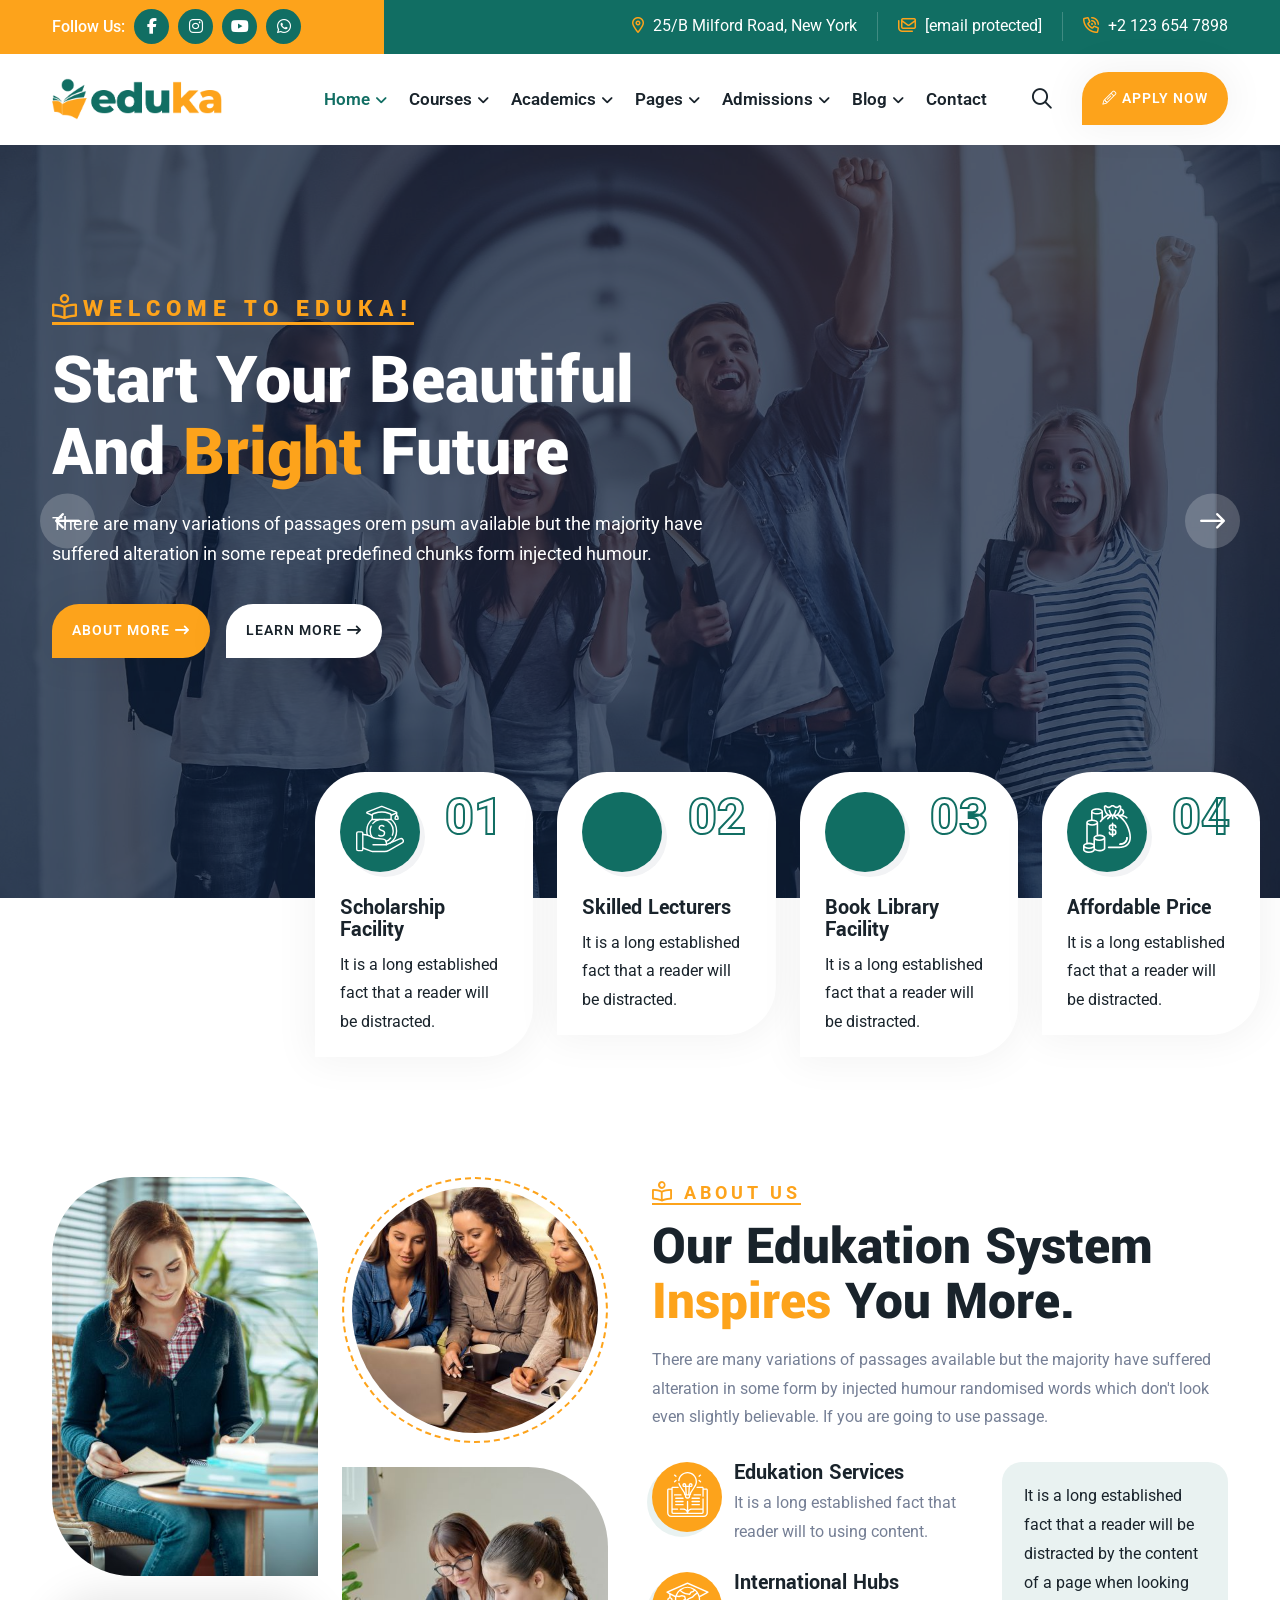
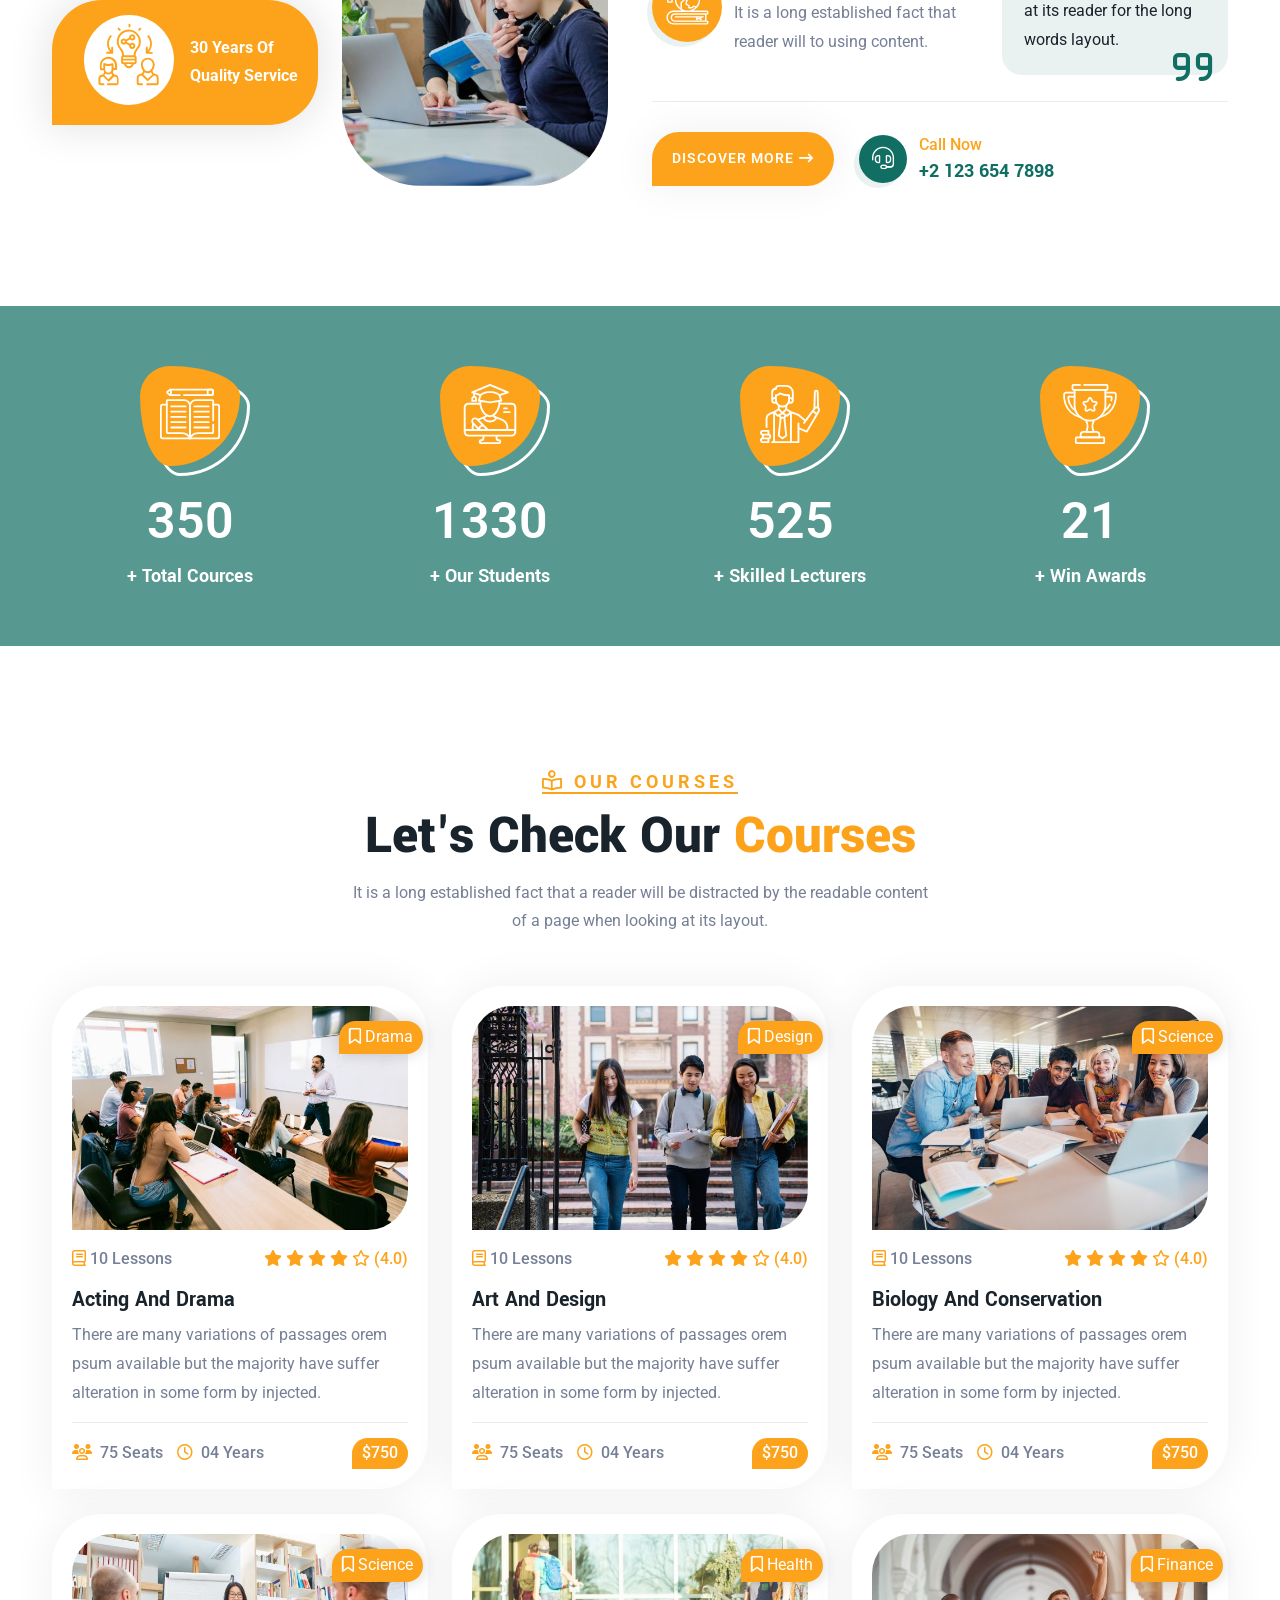
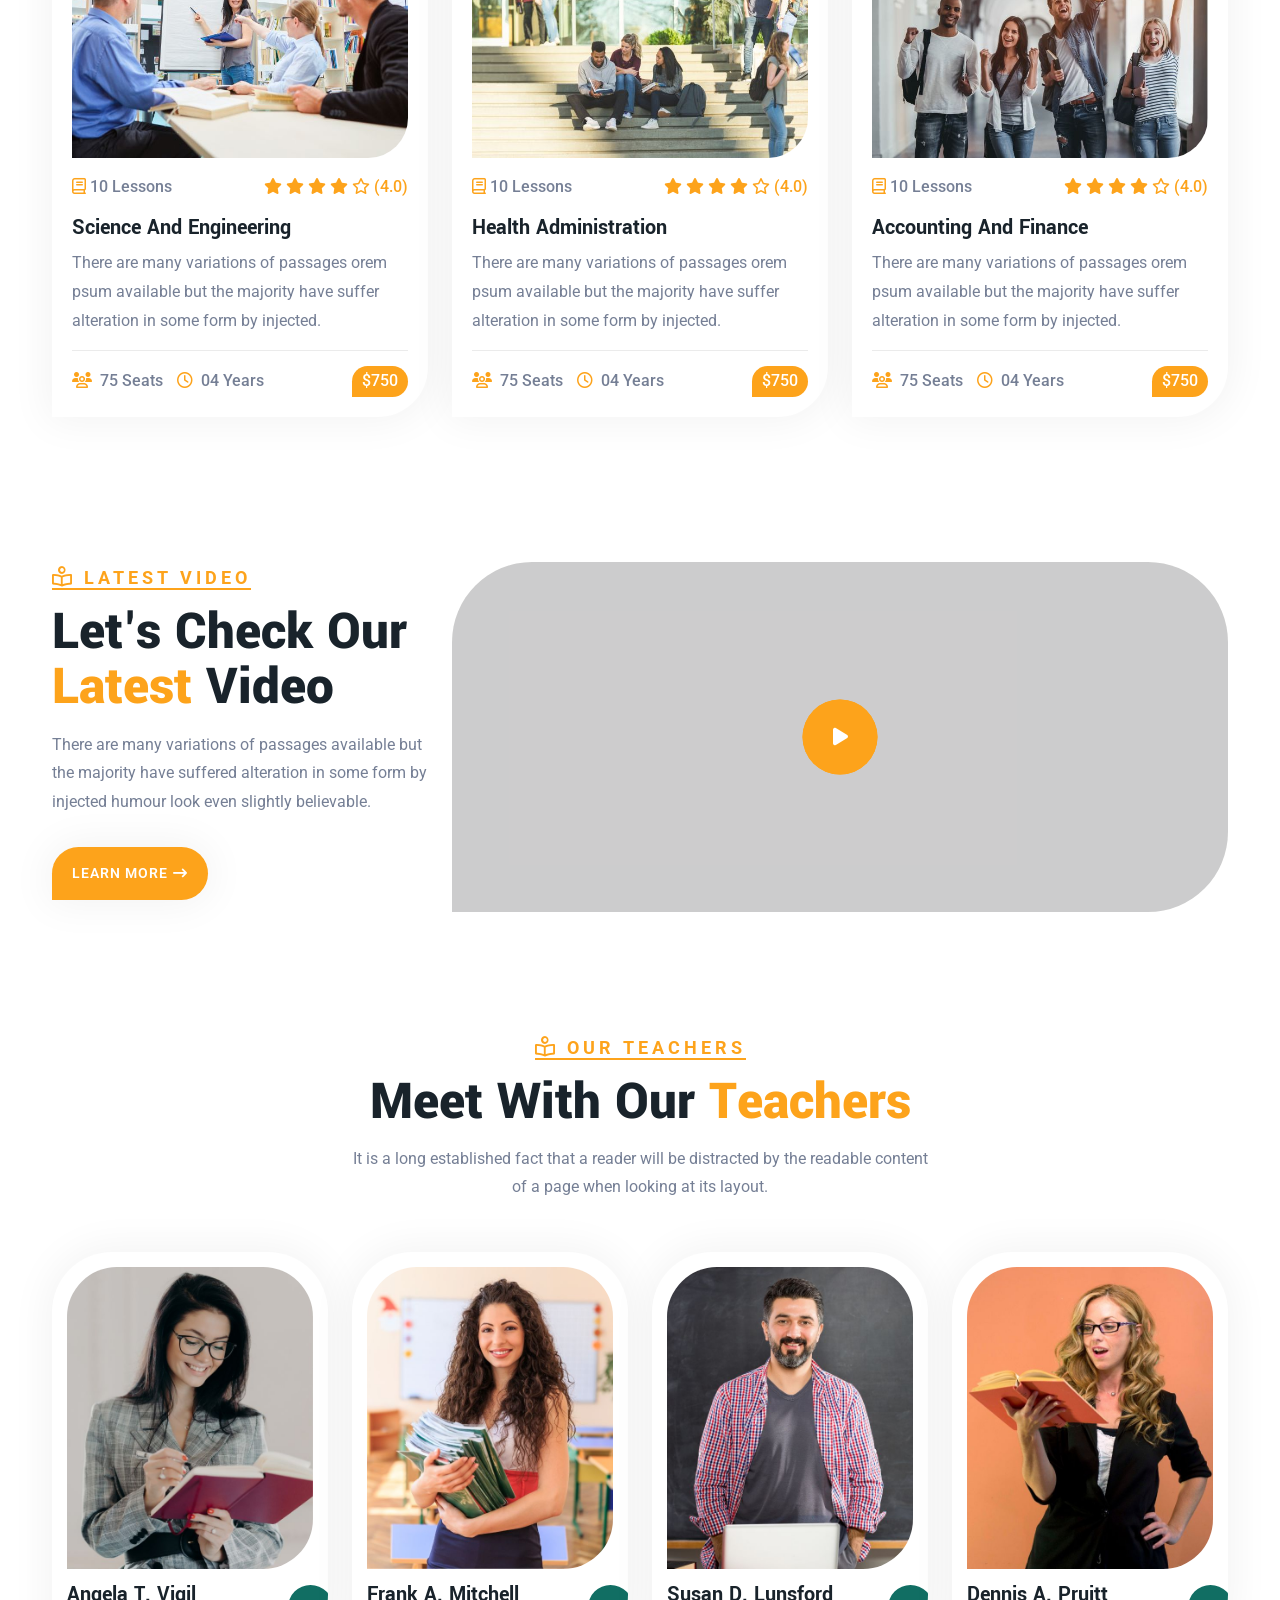
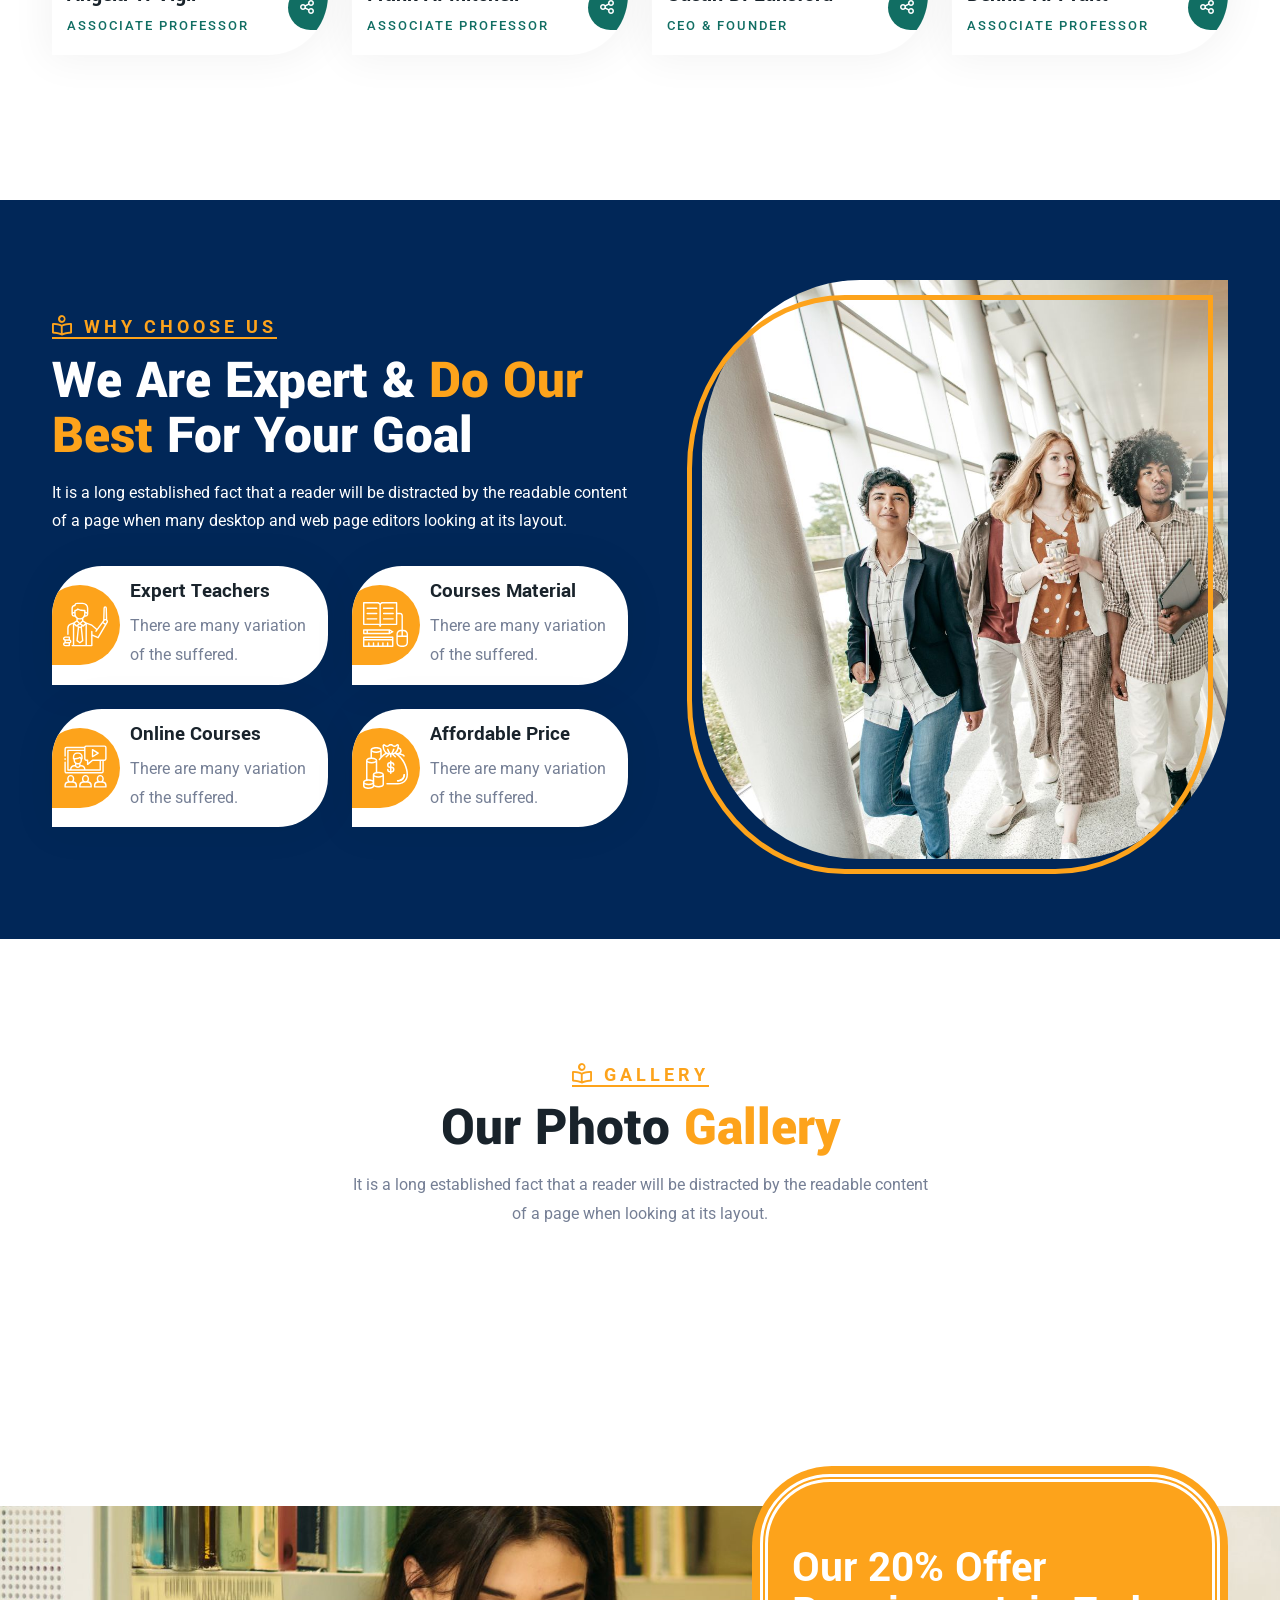
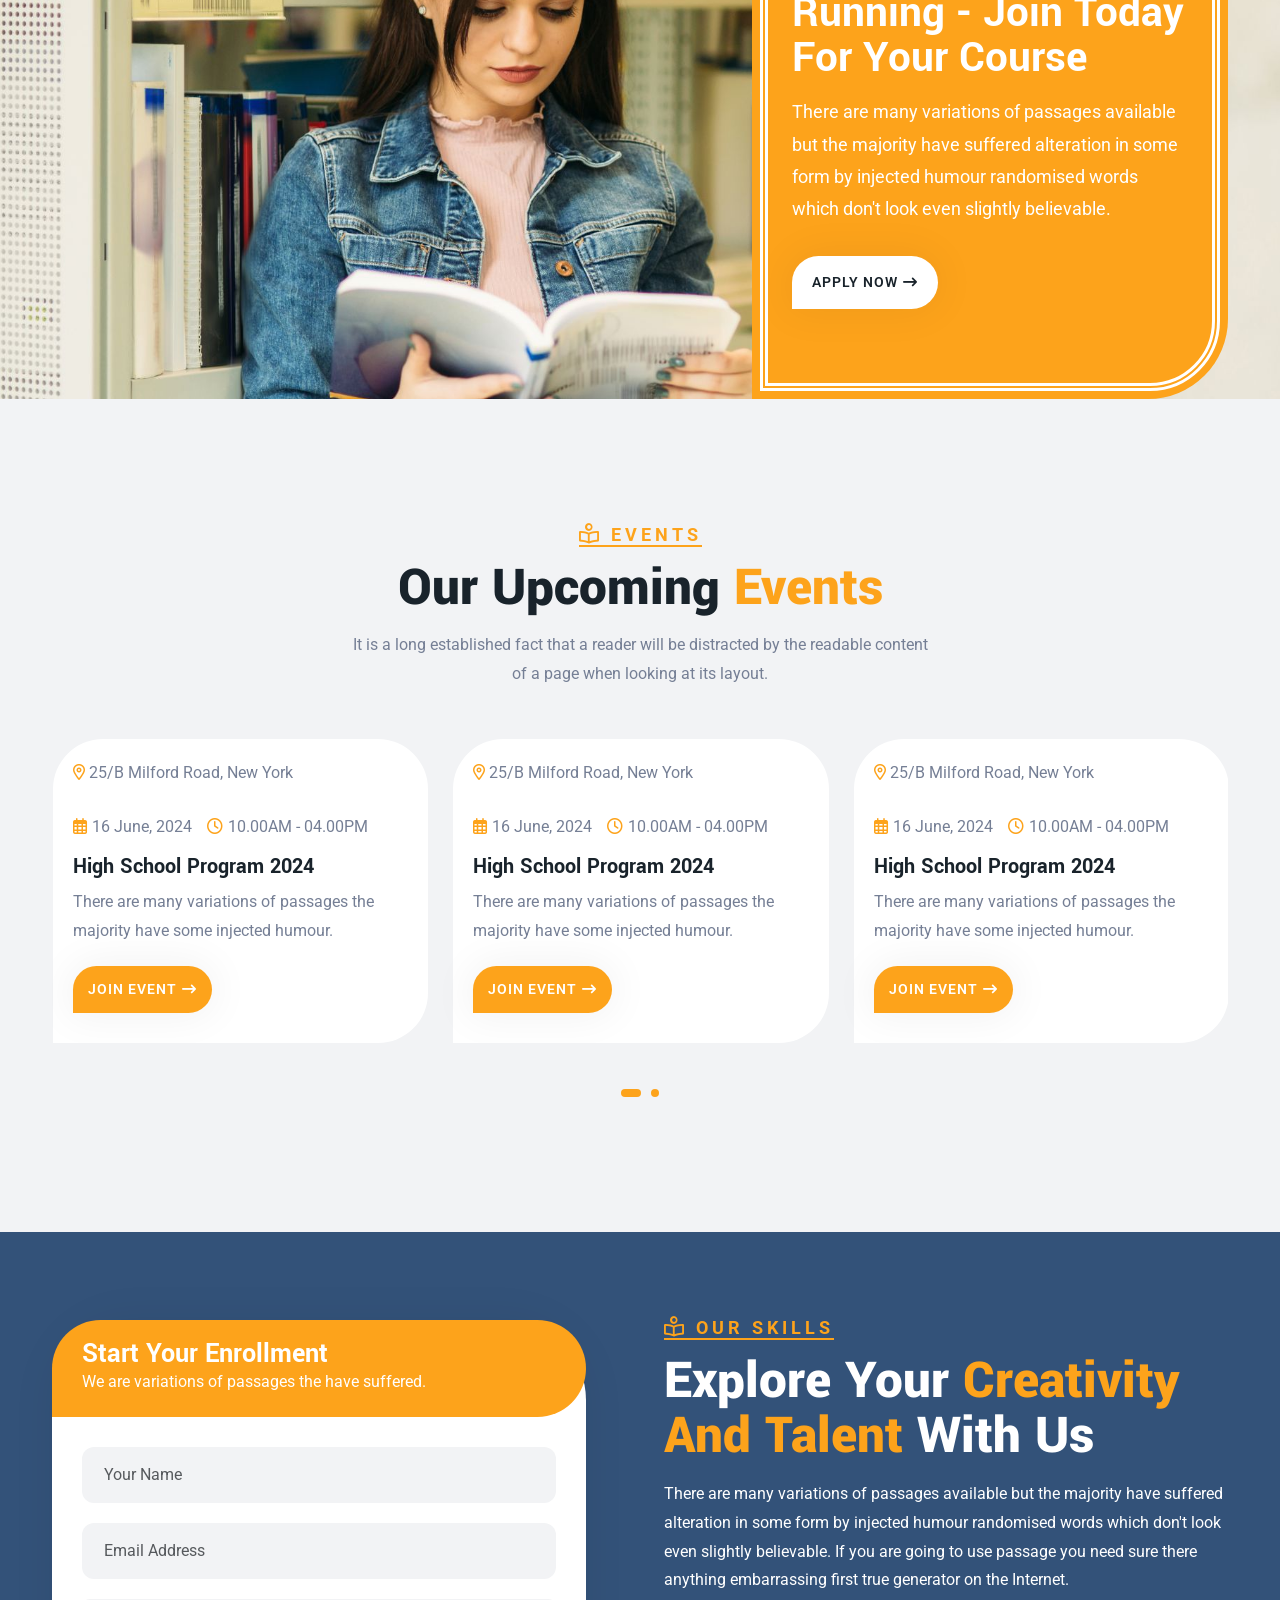
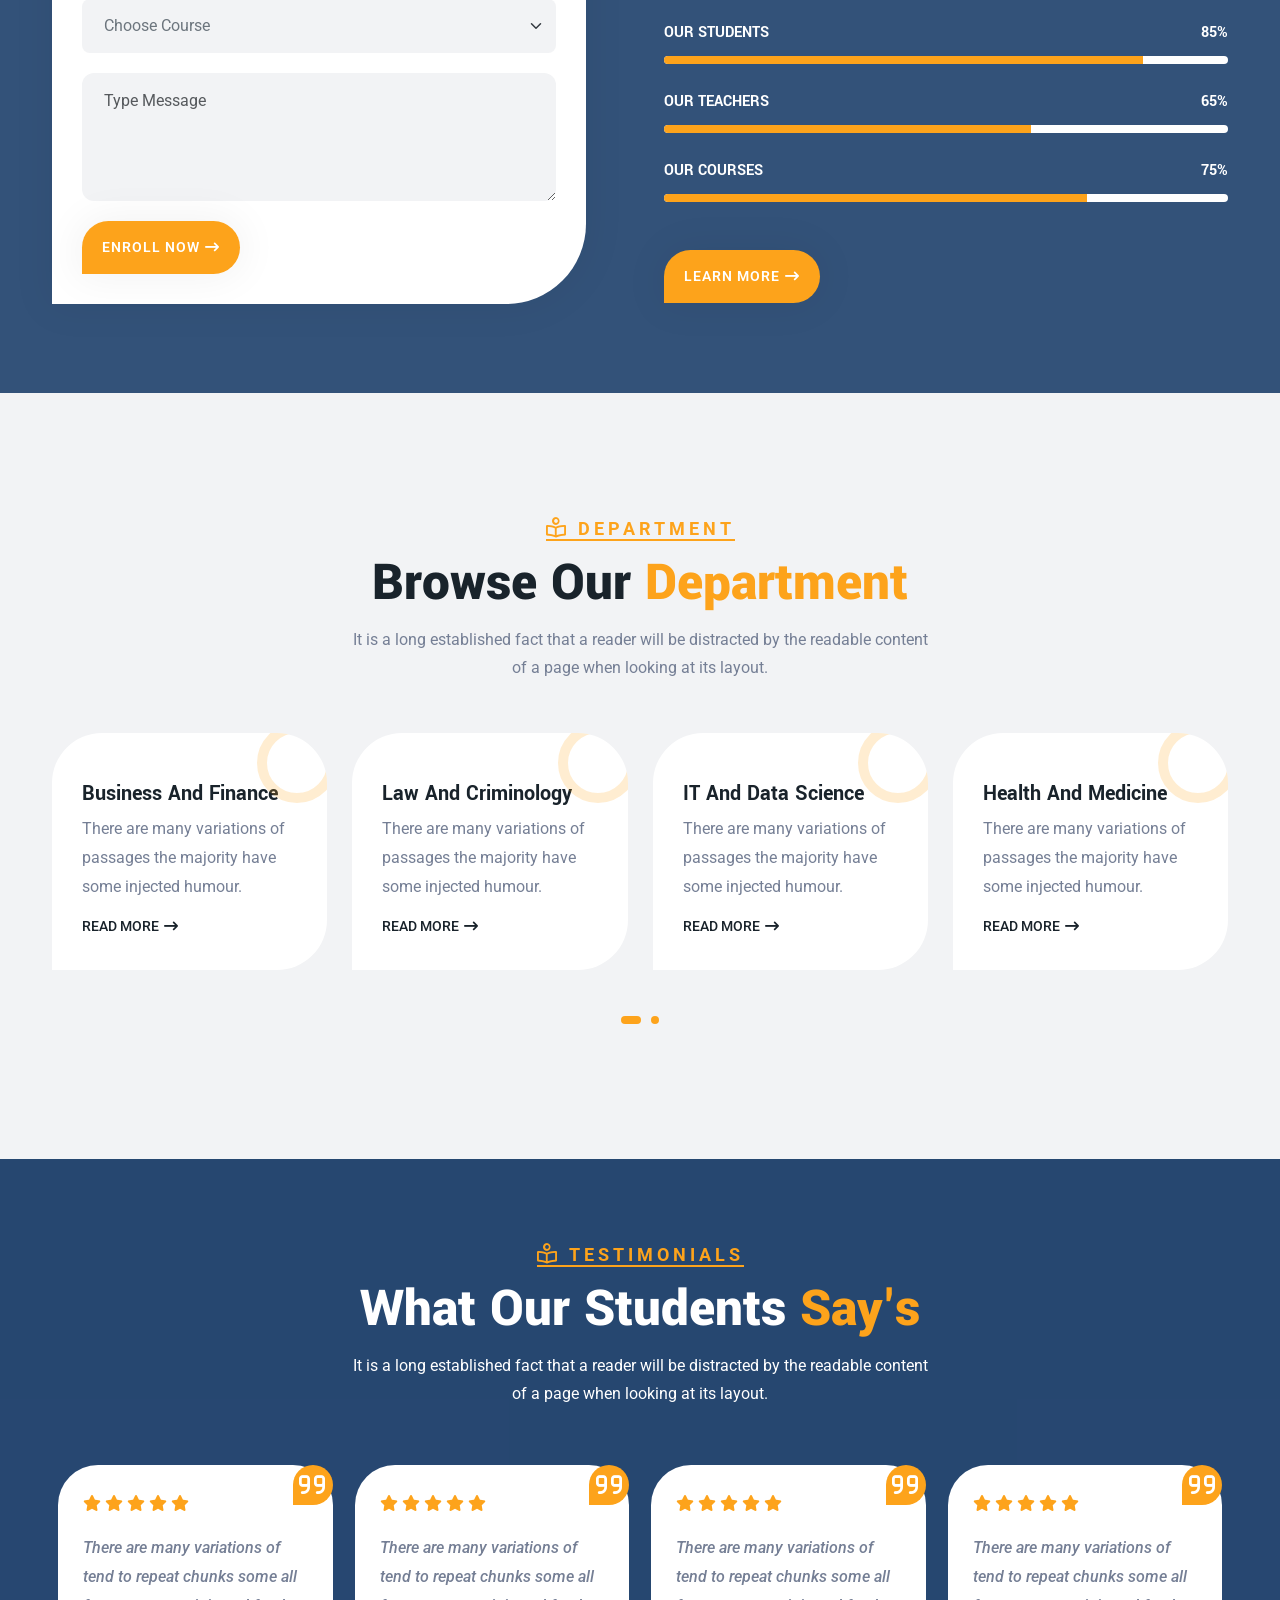
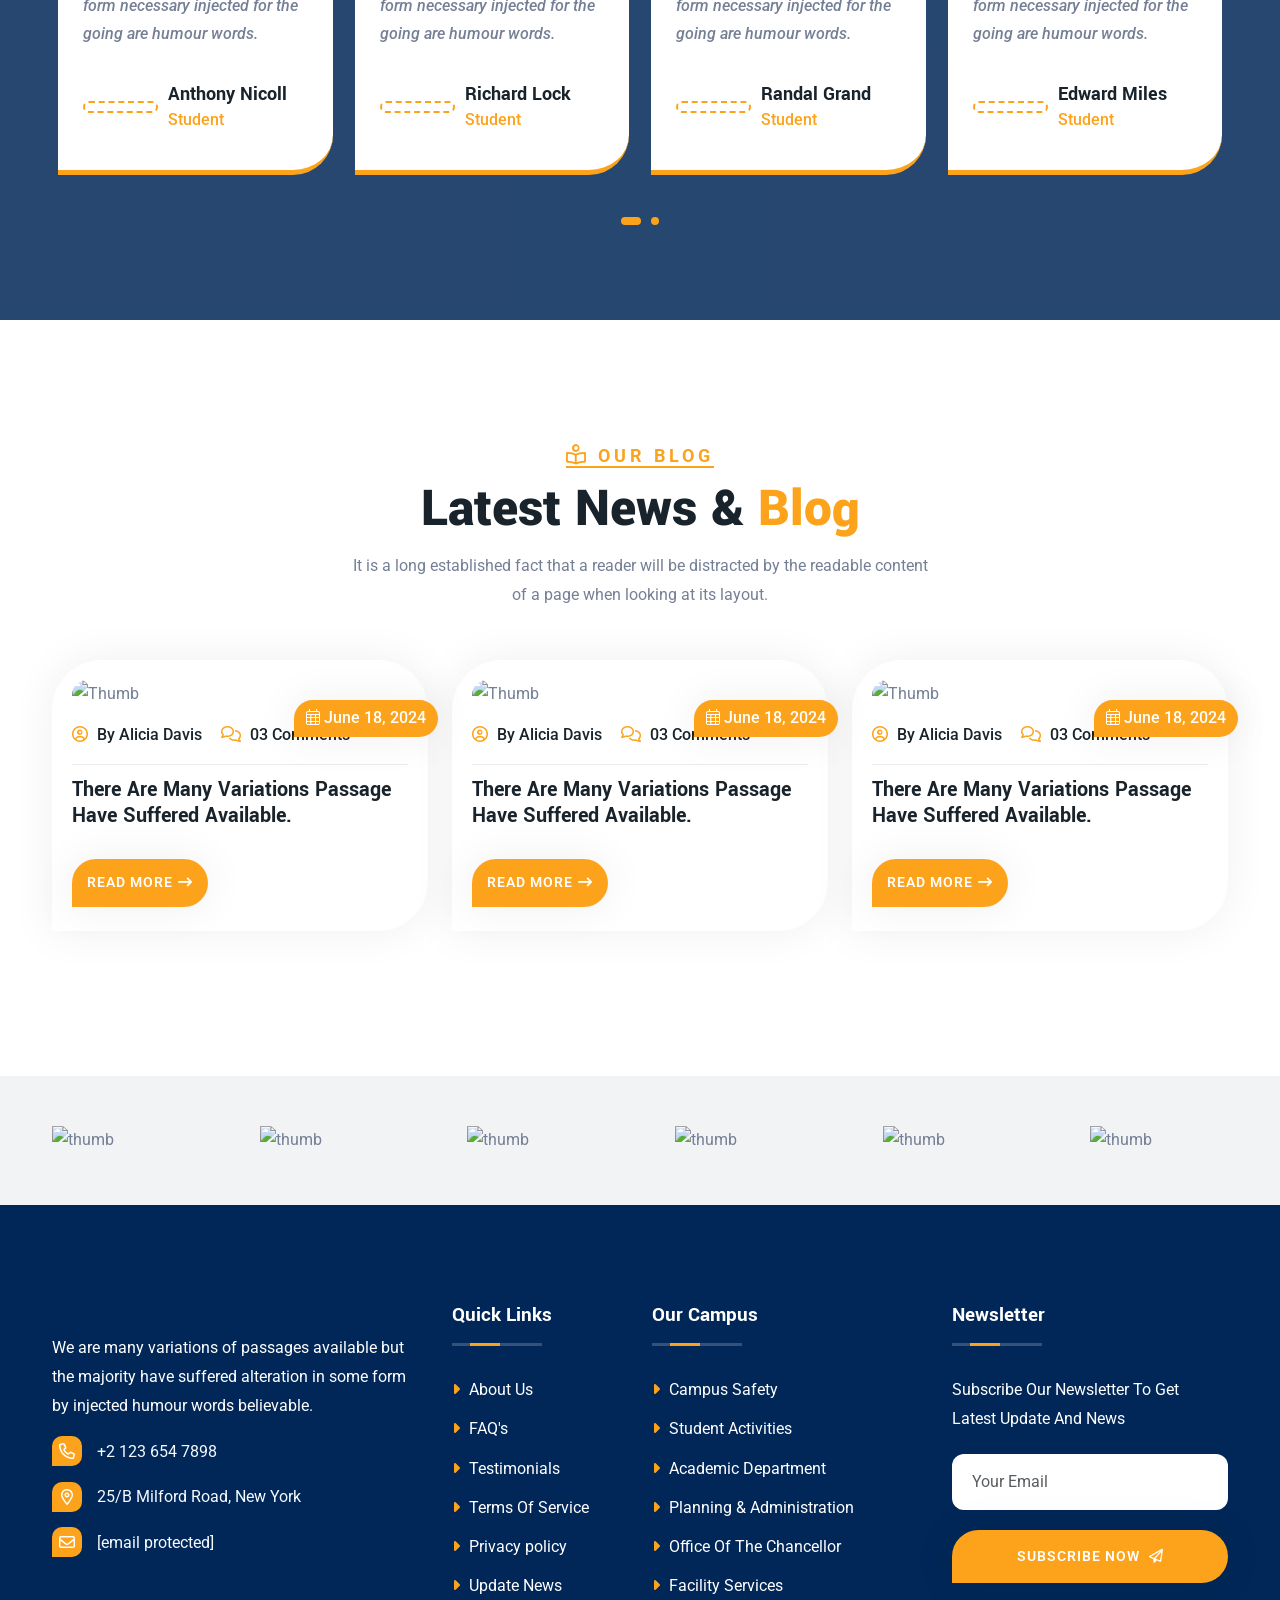
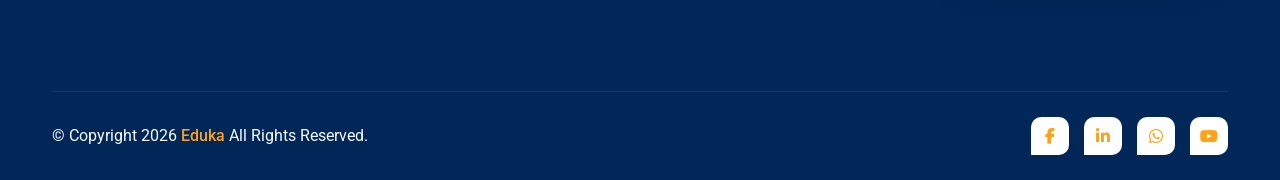
==== index.html @ 10724810 "first commit" ====
<!DOCTYPE html>
<html lang="en">

<head>
    <!-- meta tags -->
    <meta charset="UTF-8">
    <meta http-equiv="X-UA-Compatible" content="IE=edge">
    <meta name="viewport" content="width=device-width, initial-scale=1.0">
    <meta name="description" content="">
    <meta name="keywords" content="">

    <!-- title -->
    <title>Eduka - School, College, University And Courses HTML5 Template</title>

    <!-- favicon -->
    <link rel="icon" type="image/x-icon" href="img/logo/favicon.png">

    <!-- css -->
    <link rel="stylesheet" href="css/bootstrap.min.css">
    <link rel="stylesheet" href="css/all-fontawesome.min.css">
    <link rel="stylesheet" href="css/animate.min.css">
    <link rel="stylesheet" href="css/magnific-popup.min.css">
    <link rel="stylesheet" href="css/owl.carousel.min.css">
    <link rel="stylesheet" href="css/style.css">

</head>

<body>

    <!-- preloader -->
    <!-- <div class="preloader">
        <div class="loader-book">
            <div class="loader-book-page"></div>
            <div class="loader-book-page"></div>
            <div class="loader-book-page"></div>
        </div>
    </div> -->
    <!-- preloader end -->


    <!-- header area -->
    <header class="header">
        <!-- header top -->
        <div class="header-top">
            <div class="container">
                <div class="header-top-wrap">
                    <div class="header-top-left">
                        <div class="header-top-social">
                            <span>Follow Us: </span>
                            <a href="#"><i class="fab fa-facebook-f"></i></a>
                            <a href="#"><i class="fab fa-instagram"></i></a>
                            <a href="#"><i class="fab fa-youtube"></i></a>
                            <a href="#"><i class="fab fa-whatsapp"></i></a>
                        </div>
                    </div>
                    <div class="header-top-right">
                        <div class="header-top-contact">
                            <ul>
                                <li>
                                    <a href="#"><i class="far fa-location-dot"></i> 25/B Milford Road, New York</a>
                                </li>
                                <li>
                                    <a href="/cdn-cgi/l/email-protection#70191e161f301508111d001c155e131f1d"><i class="far fa-envelopes"></i> <span class="__cf_email__" data-cfemail="2b42454d446b4e534a465b474e05484446">[email&#160;protected]</span></a>
                                </li>
                                <li>
                                    <a href="tel:+21236547898"><i class="far fa-phone-volume"></i> +2 123 654 7898</a>
                                </li>
                            </ul>
                        </div>
                    </div>
                </div>
            </div>
        </div>

        <div class="main-navigation">
            <nav class="navbar navbar-expand-lg">
                <div class="container position-relative">
                    <a class="navbar-brand" href="index.html">
                        <img src="img/logo.png" alt="logo">
                    </a>
                    <div class="mobile-menu-right">
                        <div class="search-btn">
                            <button type="button" class="nav-right-link search-box-outer"><i
                                    class="far fa-search"></i></button>
                        </div>
                        <button class="navbar-toggler" type="button" data-bs-toggle="collapse"
                            data-bs-target="#main_nav" aria-expanded="false" aria-label="Toggle navigation">
                            <span class="navbar-toggler-mobile-icon"><i class="far fa-bars"></i></span>
                        </button>
                    </div>
                    <div class="collapse navbar-collapse" id="main_nav">
                        <ul class="navbar-nav">
                            <li class="nav-item dropdown">
                                <a class="nav-link dropdown-toggle active" href="#" data-bs-toggle="dropdown">Home</a>
                                <ul class="dropdown-menu fade-down">
                                    <li><a class="dropdown-item" href="index.html">Home Page 01</a></li>
                                    <li><a class="dropdown-item" href="index-2.html">Home Page 02</a></li>
                                    <li><a class="dropdown-item" href="index-3.html">Home Page 03</a></li>
                                </ul>
                            </li>
                            <li class="nav-item dropdown">
                                <a class="nav-link dropdown-toggle" href="#" data-bs-toggle="dropdown">Courses</a>
                                <ul class="dropdown-menu fade-down">
                                    <li><a class="dropdown-item" href="course.html">Courses One</a></li>
                                    <li><a class="dropdown-item" href="course-2.html">Courses Two</a></li>
                                    <li><a class="dropdown-item" href="course-single.html">Course Single One</a></li>
                                    <li><a class="dropdown-item" href="course-single-2.html">Course Single Two</a></li>
                                </ul>
                            </li>
                            <li class="nav-item mega-menu dropdown">
                                <a class="nav-link dropdown-toggle" href="#" data-bs-toggle="dropdown">Academics</a>
                                <div class="dropdown-menu fade-down">
                                    <div class="mega-content">
                                        <div class="container-fluid">
                                            <div class="row">
                                                <div class="col-12 col-sm-4 col-md-3">
                                                    <h5>About Us</h5>
                                                    <div class="menu-about">
                                                        <a href="#" class="menu-about-logo"><img
                                                                src="assets/img/logo/logo-light.png" alt=""></a>
                                                        <p>We are many variations of passages available but the majority
                                                            have suffered alteration in some form by injected humour
                                                            words injected humour believable.</p>
                                                    </div>
                                                </div>
                                                <div class="col-12 col-sm-4 col-md-3">
                                                    <h5>Undergraduate</h5>
                                                    <ul class="mega-menu-item">
                                                        <li><a class="dropdown-item" href="academic-single.html">Art And
                                                                Design</a></li>
                                                        <li><a class="dropdown-item" href="academic-single.html">Acting
                                                                And Drama</a></li>
                                                        <li><a class="dropdown-item"
                                                                href="academic-single.html">Accounting And Finance</a>
                                                        </li>
                                                        <li><a class="dropdown-item" href="academic-single.html">Biology
                                                                And Conservation</a></li>
                                                        <li><a class="dropdown-item" href="academic-single.html">Science
                                                                And Engineering</a></li>
                                                    </ul>
                                                </div>
                                                <div class="col-12 col-sm-4 col-md-3">
                                                    <h5>Graduate Program</h5>
                                                    <ul class="mega-menu-item">
                                                        <li><a class="dropdown-item"
                                                                href="academic-single.html">Software Systems</a></li>
                                                        <li><a class="dropdown-item" href="academic-single.html">Human
                                                                Resource</a></li>
                                                        <li><a class="dropdown-item" href="academic-single.html">Health
                                                                Administration</a></li>
                                                        <li><a class="dropdown-item"
                                                                href="academic-single.html">Biochemistry</a></li>
                                                        <li><a class="dropdown-item"
                                                                href="academic-single.html">Computer Science</a></li>
                                                    </ul>
                                                </div>
                                                <div class="col-12 col-sm-12 col-md-3">
                                                    <h5>Resources</h5>
                                                    <ul class="mega-menu-item">
                                                        <li><a class="dropdown-item" href="academic.html">Academics
                                                                Department</a></li>
                                                        <li><a class="dropdown-item"
                                                                href="academic-single.html">Academic Department
                                                                Single</a></li>
                                                        <li><a class="dropdown-item" href="faculty.html">Our Faculty</a>
                                                        </li>
                                                        <li><a class="dropdown-item" href="faculty-single.html">Faculty
                                                                Single</a></li>
                                                        <li><a class="dropdown-item" href="contact.html">Contact With
                                                                Us</a></li>
                                                    </ul>
                                                </div>
                                            </div>
                                        </div>
                                    </div>
                                </div>
                            </li>
                            <li class="nav-item dropdown">
                                <a class="nav-link dropdown-toggle" href="#" data-bs-toggle="dropdown">Pages</a>
                                <ul class="dropdown-menu fade-down">
                                    <li><a class="dropdown-item" href="about.html">About Us</a></li>
                                    <li class="dropdown-submenu">
                                        <a class="dropdown-item dropdown-toggle" href="#">Events</a>
                                        <ul class="dropdown-menu">
                                            <li><a class="dropdown-item" href="event.html">Events</a></li>
                                            <li><a class="dropdown-item" href="event-single.html">Event Single</a></li>
                                        </ul>
                                    </li>
                                    <li class="dropdown-submenu">
                                        <a class="dropdown-item dropdown-toggle" href="#">Portfolio</a>
                                        <ul class="dropdown-menu">
                                            <li><a class="dropdown-item" href="portfolio.html">Portfolio</a></li>
                                            <li><a class="dropdown-item" href="portfolio-single.html">Portfolio
                                                    Single</a></li>
                                        </ul>
                                    </li>
                                    <li class="dropdown-submenu">
                                        <a class="dropdown-item dropdown-toggle" href="#">Teachers</a>
                                        <ul class="dropdown-menu">
                                            <li><a class="dropdown-item" href="teacher.html">Teachers One</a></li>
                                            <li><a class="dropdown-item" href="teacher-2.html">Teachers Two</a></li>
                                            <li><a class="dropdown-item" href="teacher-single.html">Teachers Single</a>
                                            </li>
                                        </ul>
                                    </li>
                                    <li><a class="dropdown-item" href="gallery.html">Gallery</a></li>
                                    <li class="dropdown-submenu">
                                        <a class="dropdown-item dropdown-toggle" href="#">Authentication</a>
                                        <ul class="dropdown-menu">
                                            <li><a class="dropdown-item" href="login.html">Login</a></li>
                                            <li><a class="dropdown-item" href="register.html">Register</a></li>
                                            <li><a class="dropdown-item" href="forgot-password.html">Forgot Password</a>
                                            </li>
                                        </ul>
                                    </li>
                                    <li><a class="dropdown-item" href="pricing.html">Pricing Plan</a></li>
                                    <li><a class="dropdown-item" href="faq.html">Faq</a></li>
                                    <li><a class="dropdown-item" href="testimonial.html">Testimonials</a></li>
                                    <li><a class="dropdown-item" href="404.html">404 Error</a></li>
                                    <li><a class="dropdown-item" href="coming-soon.html">Coming Soon</a></li>
                                    <li><a class="dropdown-item" href="terms.html">Terms Of Service</a></li>
                                    <li><a class="dropdown-item" href="privacy.html">Privacy Policy</a></li>
                                </ul>
                            </li>
                            <li class="nav-item dropdown">
                                <a class="nav-link dropdown-toggle" href="#" data-bs-toggle="dropdown">Admissions</a>
                                <ul class="dropdown-menu fade-down">
                                    <li><a class="dropdown-item" href="how-to-apply.html">How To Apply</a></li>
                                    <li><a class="dropdown-item" href="application-form.html">Application Form</a></li>
                                    <li class="dropdown-submenu">
                                        <a class="dropdown-item dropdown-toggle" href="#">Our Campus</a>
                                        <ul class="dropdown-menu">
                                            <li><a class="dropdown-item" href="campus-tour.html">Campus Tour</a></li>
                                            <li><a class="dropdown-item" href="campus-life.html">Campus Life</a></li>
                                            <li><a class="dropdown-item" href="notice-board.html">Notice Board</a></li>
                                            <li><a class="dropdown-item" href="student-activities.html">Student
                                                    Activities</a></li>
                                        </ul>
                                    </li>
                                    <li class="dropdown-submenu">
                                        <a class="dropdown-item dropdown-toggle" href="#">Our Facilities</a>
                                        <ul class="dropdown-menu">
                                            <li><a class="dropdown-item" href="facility.html">Facilities</a></li>
                                            <li><a class="dropdown-item" href="facility-single.html">Facility Single</a>
                                            </li>
                                        </ul>
                                    </li>
                                    <li class="dropdown-submenu">
                                        <a class="dropdown-item dropdown-toggle" href="#">Our Research</a>
                                        <ul class="dropdown-menu">
                                            <li><a class="dropdown-item" href="research.html">Research</a></li>
                                            <li><a class="dropdown-item" href="research-single.html">Research Single</a>
                                            </li>
                                        </ul>
                                    </li>
                                    <li class="dropdown-submenu">
                                        <a class="dropdown-item dropdown-toggle" href="#">Our Clubs</a>
                                        <ul class="dropdown-menu">
                                            <li><a class="dropdown-item" href="club.html">Our Clubs</a></li>
                                            <li><a class="dropdown-item" href="club-single.html">Club Single</a></li>
                                        </ul>
                                    </li>
                                    <li><a class="dropdown-item" href="tuition-fee.html">Tuition Fees</a></li>
                                    <li><a class="dropdown-item" href="alumni.html">Alumni</a></li>
                                    <li><a class="dropdown-item" href="scholarship.html">Scholarships</a></li>
                                    <li><a class="dropdown-item" href="our-fund.html">Our Fund</a></li>
                                    <li><a class="dropdown-item" href="athletics.html">Athletics</a></li>
                                    <li><a class="dropdown-item" href="health-care.html">Health Care</a></li>
                                </ul>
                            </li>
                            <li class="nav-item dropdown">
                                <a class="nav-link dropdown-toggle" href="#" data-bs-toggle="dropdown">Blog</a>
                                <ul class="dropdown-menu fade-down">
                                    <li><a class="dropdown-item" href="blog.html">Blog</a></li>
                                    <li><a class="dropdown-item" href="blog-single.html">Blog Single</a></li>
                                </ul>
                            </li>
                            <li class="nav-item"><a class="nav-link" href="contact.html">Contact</a></li>
                        </ul>
                        <div class="nav-right">
                            <div class="search-btn">
                                <button type="button" class="nav-right-link search-box-outer"><i
                                        class="far fa-search"></i></button>
                            </div>
                            <div class="nav-right-btn mt-2">
                                <a href="application-form.html" class="theme-btn"><span
                                        class="fal fa-pencil"></span>Apply Now</a>
                            </div>
                        </div>
                    </div>
                </div>
            </nav>
        </div>
    </header>
    <!-- header area end -->


    <!-- popup search -->
    <div class="search-popup">
        <button class="close-search"><span class="far fa-times"></span></button>
        <form action="#">
            <div class="form-group">
                <input type="search" name="search-field" placeholder="Search Here..." required>
                <button type="submit"><i class="far fa-search"></i></button>
            </div>
        </form>
    </div>
    <!-- popup search end -->


    <main class="main">

        <!-- hero slider -->
        <div class="hero-section">
            <div class="hero-slider owl-carousel owl-theme">
                <div class="hero-single" style="background: url(img/slider-1.jpg)">
                    <div class="container">
                        <div class="row align-items-center">
                            <div class="col-md-12 col-lg-7">
                                <div class="hero-content">
                                    <h6 class="hero-sub-title" data-animation="fadeInDown" data-delay=".25s">
                                        <i class="far fa-book-open-reader"></i>Welcome To Eduka!
                                    </h6>
                                    <h1 class="hero-title" data-animation="fadeInRight" data-delay=".50s">
                                        Start Your Beautiful And <span>Bright</span> Future
                                    </h1>
                                    <p data-animation="fadeInLeft" data-delay=".75s">
                                        There are many variations of passages orem psum available but the majority have
                                        suffered alteration in some repeat predefined chunks form
                                        injected humour.
                                    </p>
                                    <div class="hero-btn" data-animation="fadeInUp" data-delay="1s">
                                        <a href="about.html" class="theme-btn">About More<i
                                                class="fas fa-arrow-right-long"></i></a>
                                        <a href="contact.html" class="theme-btn theme-btn2">Learn More<i
                                                class="fas fa-arrow-right-long"></i></a>
                                    </div>
                                </div>
                            </div>
                        </div>
                    </div>
                </div>
                <div class="hero-single" style="background: url(img/slider-2.jpg)">
                    <div class="container">
                        <div class="row align-items-center">
                            <div class="col-md-12 col-lg-7">
                                <div class="hero-content">
                                    <h6 class="hero-sub-title" data-animation="fadeInDown" data-delay=".25s">
                                        <i class="far fa-book-open-reader"></i>Welcome To Eduka!
                                    </h6>
                                    <h1 class="hero-title" data-animation="fadeInRight" data-delay=".50s">
                                        Start Your Beautiful And <span>Bright</span> Future
                                    </h1>
                                    <p data-animation="fadeInLeft" data-delay=".75s">
                                        There are many variations of passages orem psum available but the majority have
                                        suffered alteration in some repeat predefined chunks form
                                        injected humour.
                                    </p>
                                    <div class="hero-btn" data-animation="fadeInUp" data-delay="1s">
                                        <a href="about.html" class="theme-btn">About More<i
                                                class="fas fa-arrow-right-long"></i></a>
                                        <a href="contact.html" class="theme-btn theme-btn2">Learn More<i
                                                class="fas fa-arrow-right-long"></i></a>
                                    </div>
                                </div>
                            </div>
                        </div>
                    </div>
                </div>
                <div class="hero-single" style="background: url(img/slider-3.jpg)">
                    <div class="container">
                        <div class="row align-items-center">
                            <div class="col-md-12 col-lg-7">
                                <div class="hero-content">
                                    <h6 class="hero-sub-title" data-animation="fadeInDown" data-delay=".25s">
                                        <i class="far fa-book-open-reader"></i>Welcome To Eduka!
                                    </h6>
                                    <h1 class="hero-title" data-animation="fadeInRight" data-delay=".50s">
                                        Start Your Beautiful And <span>Bright</span> Future
                                    </h1>
                                    <p data-animation="fadeInLeft" data-delay=".75s">
                                        There are many variations of passages orem psum available but the majority have
                                        suffered alteration in some repeat predefined chunks form
                                        injected humour.
                                    </p>
                                    <div class="hero-btn" data-animation="fadeInUp" data-delay="1s">
                                        <a href="about.html" class="theme-btn">About More<i
                                                class="fas fa-arrow-right-long"></i></a>
                                        <a href="contact.html" class="theme-btn theme-btn2">Learn More<i
                                                class="fas fa-arrow-right-long"></i></a>
                                    </div>
                                </div>
                            </div>
                        </div>
                    </div>
                </div>
            </div>
        </div>
        <!-- hero slider end -->


        <!-- feature area -->
        <div class="feature-area fa-negative">
            <div class="col-xl-9 ms-auto">
                <div class="feature-wrapper">
                    <div class="row g-4">
                        <div class="col-md-6 col-lg-3">
                            <div class="feature-item">
                                <span class="count">01</span>
                                <div class="feature-icon">
                                    <img src="img/scholarship.svg" alt="">
                                </div>
                                <div class="feature-content">
                                    <h4 class="feature-title">Scholarship Facility</h4>
                                    <p>It is a long established fact that a reader will be distracted.</p>
                                </div>
                            </div>
                        </div>
                        <div class="col-md-6 col-lg-3">
                            <div class="feature-item">
                                <span class="count">02</span>
                                <div class="feature-icon">
                                    <img src="img/teacher.svg" alt="">
                                </div>
                                <div class="feature-content">
                                    <h4 class="feature-title">Skilled Lecturers</h4>
                                    <p>It is a long established fact that a reader will be distracted.</p>
                                </div>
                            </div>
                        </div>
                        <div class="col-md-6 col-lg-3">
                            <div class="feature-item">
                                <span class="count">03</span>
                                <div class="feature-icon">
                                    <img src="img/library.svg" alt="">
                                </div>
                                <div class="feature-content">
                                    <h4 class="feature-title">Book Library Facility</h4>
                                    <p>It is a long established fact that a reader will be distracted.</p>
                                </div>
                            </div>
                        </div>
                        <div class="col-md-6 col-lg-3">
                            <div class="feature-item">
                                <span class="count">04</span>
                                <div class="feature-icon">
                                    <img src="img/money.svg" alt="">
                                </div>
                                <div class="feature-content">
                                    <h4 class="feature-title">Affordable Price</h4>
                                    <p>It is a long established fact that a reader will be distracted.</p>
                                </div>
                            </div>
                        </div>
                    </div>
                </div>
            </div>
        </div>
        <!-- feature area end -->


        <!-- about area -->
        <div class="about-area py-120">
            <div class="container">
                <div class="row g-4 align-items-center">
                    <div class="col-lg-6">
                        <div class="about-left wow fadeInLeft" data-wow-delay=".25s">
                            <div class="about-img">
                                <div class="row g-4">
                                    <div class="col-md-6">
                                        <img class="img-1" src="img/about/01.jpg" alt="">
                                        <div class="about-experience mt-4">
                                            <div class="about-experience-icon">
                                                <img src="img/exchange-idea.svg" alt="">
                                            </div>
                                            <b class="text-start">30 Years Of <br> Quality Service</b>
                                        </div>
                                    </div>
                                    <div class="col-md-6">
                                        <img class="img-2" src="img/about/02.jpg" alt="">
                                        <img class="img-3 mt-4" src="img/about/03.jpg" alt="">
                                    </div>
                                </div>
                            </div>
                        </div>
                    </div>
                    <div class="col-lg-6">
                        <div class="about-right wow fadeInRight" data-wow-delay=".25s">
                            <div class="site-heading mb-3">
                                <span class="site-title-tagline"><i class="far fa-book-open-reader"></i> About Us</span>
                                <h2 class="site-title">
                                    Our Edukation System <span>Inspires</span> You More.
                                </h2>
                            </div>
                            <p class="about-text">
                                There are many variations of passages available but the majority have suffered
                                alteration in some form by injected humour randomised words which don't look even
                                slightly believable. If you are going to use passage.
                            </p>
                            <div class="about-content">
                                <div class="row">
                                    <div class="col-md-7">
                                        <div class="about-item">
                                            <div class="about-item-icon">
                                                <img src="img/open-book.svg" alt="">
                                            </div>
                                            <div class="about-item-content">
                                                <h5>Edukation Services</h5>
                                                <p>It is a long established fact that reader will to using content.</p>
                                            </div>
                                        </div>
                                        <div class="about-item">
                                            <div class="about-item-icon">
                                                <img src="img/global-education.svg" alt="">
                                            </div>
                                            <div class="about-item-content">
                                                <h5>International Hubs</h5>
                                                <p>It is a long established fact that reader will to using content.</p>
                                            </div>
                                        </div>
                                    </div>
                                    <div class="col-md-5">
                                        <div class="about-quote">
                                            <p>It is a long established fact that a reader will be distracted by the
                                                content of
                                                a page when looking at its reader for the long words layout.</p>
                                            <i class="far fa-quote-right"></i>
                                        </div>
                                    </div>
                                </div>
                            </div>
                            <div class="about-bottom">
                                <a href="about.html" class="theme-btn">Discover More<i
                                        class="fas fa-arrow-right-long"></i></a>
                                <div class="about-phone">
                                    <div class="icon"><i class="fal fa-headset"></i></div>
                                    <div class="number">
                                        <span>Call Now</span>
                                        <h6><a href="tel:+21236547898">+2 123 654 7898</a></h6>
                                    </div>
                                </div>
                            </div>
                        </div>
                    </div>
                </div>
            </div>
        </div>
        <!-- about area end -->


        <!-- counter area -->
        <div class="counter-area pt-60 pb-60">
            <div class="container">
                <div class="row">
                    <div class="col-lg-3 col-sm-6">
                        <div class="counter-box">
                            <div class="icon">
                                <img src="img/course.svg" alt="">
                            </div>
                            <div>
                                <span class="counter" data-count="+" data-to="500" data-speed="3000">500</span>
                                <h6 class="title">+ Total Cources </h6>
                            </div>
                        </div>
                    </div>
                    <div class="col-lg-3 col-sm-6">
                        <div class="counter-box">
                            <div class="icon">
                                <img src="img/graduation.svg" alt="">
                            </div>
                            <div>
                                <span class="counter" data-count="+" data-to="1900" data-speed="3000">1900</span>
                                <h6 class="title">+ Our Students</h6>
                            </div>
                        </div>
                    </div>
                    <div class="col-lg-3 col-sm-6">
                        <div class="counter-box">
                            <div class="icon">
                                <img src="img/teacher-2.svg" alt="">
                            </div>
                            <div>
                                <span class="counter" data-count="+" data-to="750" data-speed="3000">750</span>
                                <h6 class="title">+ Skilled Lecturers</h6>
                            </div>
                        </div>
                    </div>
                    <div class="col-lg-3 col-sm-6">
                        <div class="counter-box">
                            <div class="icon">
                                <img src="img/award.svg" alt="">
                            </div>
                            <div>
                                <span class="counter" data-count="+" data-to="30" data-speed="3000">30</span>
                                <h6 class="title">+ Win Awards</h6>
                            </div>
                        </div>
                    </div>
                </div>
            </div>
        </div>
        <!-- counter area end -->


        <!-- course-area -->
        <div class="course-area py-120">
            <div class="container">
                <div class="row">
                    <div class="col-lg-6 mx-auto">
                        <div class="site-heading text-center">
                            <span class="site-title-tagline"><i class="far fa-book-open-reader"></i> Our Courses</span>
                            <h2 class="site-title">Let's Check Our <span>Courses</span></h2>
                            <p>It is a long established fact that a reader will be distracted by the readable content of
                                a page when looking at its layout.</p>
                        </div>
                    </div>
                </div>
                <div class="row">
                    <div class="col-md-6 col-lg-4">
                        <div class="course-item wow fadeInUp" data-wow-delay=".25s">
                            <div class="course-img">
                                <span class="course-tag"><i class="far fa-bookmark"></i> Drama</span>
                                <img src="img/course/01.jpg" alt="">
                                <a href="course-single.html" class="btn"><i class="far fa-link"></i></a>
                            </div>
                            <div class="course-content">
                                <div class="course-meta">
                                    <span class="course-meta-left"><i class="far fa-book"></i> 10 Lessons</span>
                                    <div class="course-rating">
                                        <i class="fas fa-star"></i>
                                        <i class="fas fa-star"></i>
                                        <i class="fas fa-star"></i>
                                        <i class="fas fa-star"></i>
                                        <i class="far fa-star"></i>
                                        <span>(4.0)</span>
                                    </div>
                                </div>
                                <h4 class="course-title">
                                    <a href="course-single.html">Acting And Drama</a>
                                </h4>
                                <p class="course-text">
                                    There are many variations of passages orem psum available but the majority have
                                    suffer alteration in some form by injected.
                                </p>
                                <div class="course-bottom">
                                    <div class="course-bottom-left">
                                        <span><i class="far fa-users"></i>75 Seats</span>
                                        <span><i class="far fa-clock"></i>04 Years</span>
                                    </div>
                                    <span class="course-price">$750</span>
                                </div>
                            </div>
                        </div>
                    </div>
                    <div class="col-md-6 col-lg-4">
                        <div class="course-item wow fadeInUp" data-wow-delay=".50s">
                            <div class="course-img">
                                <span class="course-tag"><i class="far fa-bookmark"></i> Design</span>
                                <img src="img/course/02.jpg" alt="">
                                <a href="course-single.html" class="btn"><i class="far fa-link"></i></a>
                            </div>
                            <div class="course-content">
                                <div class="course-meta">
                                    <span class="course-meta-left"><i class="far fa-book"></i> 10 Lessons</span>
                                    <div class="course-rating">
                                        <i class="fas fa-star"></i>
                                        <i class="fas fa-star"></i>
                                        <i class="fas fa-star"></i>
                                        <i class="fas fa-star"></i>
                                        <i class="far fa-star"></i>
                                        <span>(4.0)</span>
                                    </div>
                                </div>
                                <h4 class="course-title">
                                    <a href="course-single.html">Art And Design</a>
                                </h4>
                                <p class="course-text">
                                    There are many variations of passages orem psum available but the majority have
                                    suffer alteration in some form by injected.
                                </p>
                                <div class="course-bottom">
                                    <div class="course-bottom-left">
                                        <span><i class="far fa-users"></i>75 Seats</span>
                                        <span><i class="far fa-clock"></i>04 Years</span>
                                    </div>
                                    <span class="course-price">$750</span>
                                </div>
                            </div>
                        </div>
                    </div>
                    <div class="col-md-6 col-lg-4">
                        <div class="course-item wow fadeInUp" data-wow-delay=".75s">
                            <div class="course-img">
                                <span class="course-tag"><i class="far fa-bookmark"></i> Science</span>
                                <img src="img/course/03.jpg" alt="">
                                <a href="course-single.html" class="btn"><i class="far fa-link"></i></a>
                            </div>
                            <div class="course-content">
                                <div class="course-meta">
                                    <span class="course-meta-left"><i class="far fa-book"></i> 10 Lessons</span>
                                    <div class="course-rating">
                                        <i class="fas fa-star"></i>
                                        <i class="fas fa-star"></i>
                                        <i class="fas fa-star"></i>
                                        <i class="fas fa-star"></i>
                                        <i class="far fa-star"></i>
                                        <span>(4.0)</span>
                                    </div>
                                </div>
                                <h4 class="course-title">
                                    <a href="course-single.html">Biology And Conservation</a>
                                </h4>
                                <p class="course-text">
                                    There are many variations of passages orem psum available but the majority have
                                    suffer alteration in some form by injected.
                                </p>
                                <div class="course-bottom">
                                    <div class="course-bottom-left">
                                        <span><i class="far fa-users"></i>75 Seats</span>
                                        <span><i class="far fa-clock"></i>04 Years</span>
                                    </div>
                                    <span class="course-price">$750</span>
                                </div>
                            </div>
                        </div>
                    </div>
                    <div class="col-md-6 col-lg-4">
                        <div class="course-item wow fadeInUp" data-wow-delay=".25s">
                            <div class="course-img">
                                <span class="course-tag"><i class="far fa-bookmark"></i> Science</span>
                                <img src="img/course/04.jpg" alt="">
                                <a href="course-single.html" class="btn"><i class="far fa-link"></i></a>
                            </div>
                            <div class="course-content">
                                <div class="course-meta">
                                    <span class="course-meta-left"><i class="far fa-book"></i> 10 Lessons</span>
                                    <div class="course-rating">
                                        <i class="fas fa-star"></i>
                                        <i class="fas fa-star"></i>
                                        <i class="fas fa-star"></i>
                                        <i class="fas fa-star"></i>
                                        <i class="far fa-star"></i>
                                        <span>(4.0)</span>
                                    </div>
                                </div>
                                <h4 class="course-title">
                                    <a href="course-single.html">Science And Engineering</a>
                                </h4>
                                <p class="course-text">
                                    There are many variations of passages orem psum available but the majority have
                                    suffer alteration in some form by injected.
                                </p>
                                <div class="course-bottom">
                                    <div class="course-bottom-left">
                                        <span><i class="far fa-users"></i>75 Seats</span>
                                        <span><i class="far fa-clock"></i>04 Years</span>
                                    </div>
                                    <span class="course-price">$750</span>
                                </div>
                            </div>
                        </div>
                    </div>
                    <div class="col-md-6 col-lg-4">
                        <div class="course-item wow fadeInUp" data-wow-delay=".50s">
                            <div class="course-img">
                                <span class="course-tag"><i class="far fa-bookmark"></i> Health</span>
                                <img src="img/course/05.jpg" alt="">
                                <a href="course-single.html" class="btn"><i class="far fa-link"></i></a>
                            </div>
                            <div class="course-content">
                                <div class="course-meta">
                                    <span class="course-meta-left"><i class="far fa-book"></i> 10 Lessons</span>
                                    <div class="course-rating">
                                        <i class="fas fa-star"></i>
                                        <i class="fas fa-star"></i>
                                        <i class="fas fa-star"></i>
                                        <i class="fas fa-star"></i>
                                        <i class="far fa-star"></i>
                                        <span>(4.0)</span>
                                    </div>
                                </div>
                                <h4 class="course-title">
                                    <a href="course-single.html">Health Administration</a>
                                </h4>
                                <p class="course-text">
                                    There are many variations of passages orem psum available but the majority have
                                    suffer alteration in some form by injected.
                                </p>
                                <div class="course-bottom">
                                    <div class="course-bottom-left">
                                        <span><i class="far fa-users"></i>75 Seats</span>
                                        <span><i class="far fa-clock"></i>04 Years</span>
                                    </div>
                                    <span class="course-price">$750</span>
                                </div>
                            </div>
                        </div>
                    </div>
                    <div class="col-md-6 col-lg-4">
                        <div class="course-item wow fadeInUp" data-wow-delay=".75s">
                            <div class="course-img">
                                <span class="course-tag"><i class="far fa-bookmark"></i> Finance</span>
                                <img src="img/course/06.jpg" alt="">
                                <a href="course-single.html" class="btn"><i class="far fa-link"></i></a>
                            </div>
                            <div class="course-content">
                                <div class="course-meta">
                                    <span class="course-meta-left"><i class="far fa-book"></i> 10 Lessons</span>
                                    <div class="course-rating">
                                        <i class="fas fa-star"></i>
                                        <i class="fas fa-star"></i>
                                        <i class="fas fa-star"></i>
                                        <i class="fas fa-star"></i>
                                        <i class="far fa-star"></i>
                                        <span>(4.0)</span>
                                    </div>
                                </div>
                                <h4 class="course-title">
                                    <a href="course-single.html">Accounting And Finance</a>
                                </h4>
                                <p class="course-text">
                                    There are many variations of passages orem psum available but the majority have
                                    suffer alteration in some form by injected.
                                </p>
                                <div class="course-bottom">
                                    <div class="course-bottom-left">
                                        <span><i class="far fa-users"></i>75 Seats</span>
                                        <span><i class="far fa-clock"></i>04 Years</span>
                                    </div>
                                    <span class="course-price">$750</span>
                                </div>
                            </div>
                        </div>
                    </div>
                </div>
            </div>
        </div>
        <!-- course-area -->


        <!-- video-area -->
        <div class="video-area">
            <div class="container">
                <div class="row g-4">
                    <div class="col-lg-4 wow fadeInLeft" data-wow-delay=".25s">
                        <div class="site-heading mb-3">
                            <span class="site-title-tagline"><i class="far fa-book-open-reader"></i> Latest Video</span>
                            <h2 class="site-title">
                                Let's Check Our <span>Latest</span> Video
                            </h2>
                        </div>
                        <p class="about-text">
                            There are many variations of passages available but the majority have suffered
                            alteration in some form by injected humour look even slightly believable.
                        </p>
                        <a href="about.html" class="theme-btn mt-30">Learn More<i class="fas fa-arrow-right-long"></i></a>
                    </div>
                    <div class="col-lg-8 wow fadeInRight" data-wow-delay=".25s">
                        <div class="video-content" style="background-image: url(img/video/01.jpg);">
                            <div class="row align-items-center">
                                <div class="col-lg-12">
                                    <div class="video-wrapper">
                                        <a class="play-btn popup-youtube" href="https://www.youtube.com/watch?v=ckHzmP1evNU">
                                            <i class="fas fa-play"></i>
                                        </a>
                                    </div>
                                </div>
                            </div>
                        </div>
                    </div>
                </div>
            </div>
        </div>
        <!-- video-area end -->
        

        <!-- team-area -->
        <div class="team-area py-120">
            <div class="container">
                <div class="row">
                    <div class="col-lg-6 mx-auto">
                        <div class="site-heading text-center">
                            <span class="site-title-tagline"><i class="far fa-book-open-reader"></i> Our Teachers</span>
                            <h2 class="site-title">Meet With Our <span>Teachers</span></h2>
                            <p>It is a long established fact that a reader will be distracted by the readable content of
                                a page when looking at its layout.</p>
                        </div>
                    </div>
                </div>
                <div class="row">
                    <div class="col-md-6 col-lg-3">
                        <div class="team-item wow fadeInUp" data-wow-delay=".25s">
                            <div class="team-img">
                                <img src="img/team/01.jpg" alt="thumb">
                            </div>
                            <div class="team-social">
                                <a href="#"><i class="fab fa-facebook-f"></i></a>
                                <a href="#"><i class="fab fa-whatsapp"></i></a>
                                <a href="#"><i class="fab fa-linkedin-in"></i></a>
                                <a href="#"><i class="fab fa-youtube"></i></a>
                            </div>
                            <div class="team-content">
                                <div class="team-bio">
                                    <h5><a href="teacher-single.html">Angela T. Vigil</a></h5>
                                    <span>Associate Professor</span>
                                </div>
                            </div>
                            <span class="team-social-btn"><i class="far fa-share-nodes"></i></span>
                        </div>
                    </div>
                    <div class="col-md-6 col-lg-3">
                        <div class="team-item wow fadeInUp" data-wow-delay=".50s">
                            <div class="team-img">
                                <img src="img/team/02.jpg" alt="thumb">
                            </div>
                            <div class="team-social">
                                <a href="#"><i class="fab fa-facebook-f"></i></a>
                                <a href="#"><i class="fab fa-whatsapp"></i></a>
                                <a href="#"><i class="fab fa-linkedin-in"></i></a>
                                <a href="#"><i class="fab fa-youtube"></i></a>
                            </div>
                            <div class="team-content">
                                <div class="team-bio">
                                    <h5><a href="teacher-single.html">Frank A. Mitchell</a></h5>
                                    <span>Associate Professor</span>
                                </div>
                            </div>
                            <span class="team-social-btn"><i class="far fa-share-nodes"></i></span>
                        </div>
                    </div>
                    <div class="col-md-6 col-lg-3">
                        <div class="team-item wow fadeInUp" data-wow-delay=".75s">
                            <div class="team-img">
                                <img src="img/team/03.jpg" alt="thumb">
                            </div>
                            <div class="team-social">
                                <a href="#"><i class="fab fa-facebook-f"></i></a>
                                <a href="#"><i class="fab fa-whatsapp"></i></a>
                                <a href="#"><i class="fab fa-linkedin-in"></i></a>
                                <a href="#"><i class="fab fa-youtube"></i></a>
                            </div>
                            <div class="team-content">
                                <div class="team-bio">
                                    <h5><a href="teacher-single.html">Susan D. Lunsford</a></h5>
                                    <span>CEO & Founder</span>
                                </div>
                            </div>
                            <span class="team-social-btn"><i class="far fa-share-nodes"></i></span>
                        </div>
                    </div>
                    <div class="col-md-6 col-lg-3">
                        <div class="team-item wow fadeInUp" data-wow-delay="1s">
                            <div class="team-img">
                                <img src="img/team/04.jpg" alt="thumb">
                            </div>
                            <div class="team-social">
                                <a href="#"><i class="fab fa-facebook-f"></i></a>
                                <a href="#"><i class="fab fa-whatsapp"></i></a>
                                <a href="#"><i class="fab fa-linkedin-in"></i></a>
                                <a href="#"><i class="fab fa-youtube"></i></a>
                            </div>
                            <div class="team-content">
                                <div class="team-bio">
                                    <h5><a href="teacher-single.html">Dennis A. Pruitt</a></h5>
                                    <span>Associate Professor</span>
                                </div>
                            </div>
                            <span class="team-social-btn"><i class="far fa-share-nodes"></i></span>
                        </div>
                    </div>
                </div>
            </div>
        </div>
        <!-- team-area end -->
        

        <!-- choose-area -->
        <div class="choose-area pt-80 pb-80">
            <div class="container">
                <div class="row align-items-center">
                    <div class="col-lg-6">
                        <div class="choose-content wow fadeInUp" data-wow-delay=".25s">
                            <div class="choose-content-info">
                                <div class="site-heading mb-0">
                                    <span class="site-title-tagline"><i class="far fa-book-open-reader"></i> Why Choose Us</span>
                                    <h2 class="site-title text-white mb-10">We Are Expert & <span>Do Our Best</span> For Your Goal</h2>
                                    <p class="text-white">
                                        It is a long established fact that a reader will be distracted by the readable
                                        content of a page when many desktop and web page editors looking at its
                                        layout.
                                    </p>
                                </div>
                                <div class="choose-content-wrap">
                                    <div class="row g-4">
                                        <div class="col-md-6">
                                            <div class="choose-item">
                                                <div class="choose-item-icon">
                                                    <img src="img/teacher-2.svg" alt="">
                                                </div>
                                                <div class="choose-item-info">
                                                    <h4>Expert Teachers</h4>
                                                    <p>There are many variation of the suffered.</p>
                                                </div>
                                            </div>
                                        </div>
                                        <div class="col-md-6">
                                            <div class="choose-item">
                                                <div class="choose-item-icon">
                                                    <img src="img/course-material.svg" alt="">
                                                </div>
                                                <div class="choose-item-info">
                                                    <h4>Courses Material</h4>
                                                    <p>There are many variation of the suffered.</p>
                                                </div>
                                            </div>
                                        </div>
                                        <div class="col-md-6">
                                            <div class="choose-item">
                                                <div class="choose-item-icon">
                                                    <img src="img/online-course.svg" alt="">
                                                </div>
                                                <div class="choose-item-info">
                                                    <h4>Online Courses</h4>
                                                    <p>There are many variation of the suffered.</p>
                                                </div>
                                            </div>
                                        </div>
                                        <div class="col-md-6">
                                            <div class="choose-item">
                                                <div class="choose-item-icon">
                                                    <img src="img/money.svg" alt="">
                                                </div>
                                                <div class="choose-item-info">
                                                    <h4>Affordable Price</h4>
                                                    <p>There are many variation of the suffered.</p>
                                                </div>
                                            </div>
                                        </div>
                                    </div>
                                </div>
                            </div>
                        </div>
                    </div>
                    <div class="col-lg-6">
                        <div class="choose-img wow fadeInRight" data-wow-delay=".25s">
                            <img src="img/choose/01.jpg" alt="">
                        </div>
                    </div>
                </div>
            </div>
        </div>
        <!-- choose-area end -->


        <!-- gallery-area -->
        <div class="gallery-area py-120">
            <div class="container">
                <div class="row">
                    <div class="col-lg-6 mx-auto">
                        <div class="site-heading text-center">
                            <span class="site-title-tagline"><i class="far fa-book-open-reader"></i> Gallery</span>
                            <h2 class="site-title">Our Photo <span>Gallery</span></h2>
                            <p>It is a long established fact that a reader will be distracted by the readable content of
                                a page when looking at its layout.</p>
                        </div>
                    </div>
                </div>
                <div class="row popup-gallery">
                    <div class="col-md-4 wow fadeInUp" data-wow-delay=".25s">
                        <div class="gallery-item">
                            <div class="gallery-img">
                                <img src="img/gallery/01.jpg" alt="">
                            </div>
                            <div class="gallery-content">
                                <a class="popup-img gallery-link" href="img/gallery/01.jpg"><i
                                        class="fal fa-plus"></i></a>
                            </div>
                        </div>
                        <div class="gallery-item">
                            <div class="gallery-img">
                                <img src="img/gallery/02.jpg" alt="">
                            </div>
                            <div class="gallery-content">
                                <a class="popup-img gallery-link" href="img/gallery/02.jpg"><i
                                        class="fal fa-plus"></i></a>
                            </div>
                        </div>
                    </div>
                    <div class="col-md-4 wow fadeInUp" data-wow-delay=".50s">
                        <div class="gallery-item">
                            <div class="gallery-img">
                                <img src="img/gallery/03.jpg" alt="">
                            </div>
                            <div class="gallery-content">
                                <a class="popup-img gallery-link" href="img/gallery/03.jpg"><i
                                        class="fal fa-plus"></i></a>
                            </div>
                        </div>
                        <div class="gallery-item">
                            <div class="gallery-img">
                                <img src="img/gallery/04.jpg" alt="">
                            </div>
                            <div class="gallery-content">
                                <a class="popup-img gallery-link" href="img/gallery/04.jpg"><i
                                        class="fal fa-plus"></i></a>
                            </div>
                        </div>
                    </div>
                    <div class="col-md-4 wow fadeInUp" data-wow-delay=".75s">
                        <div class="gallery-item">
                            <div class="gallery-img">
                                <img src="img/gallery/05.jpg" alt="">
                            </div>
                            <div class="gallery-content">
                                <a class="popup-img gallery-link" href="img/gallery/05.jpg"><i
                                        class="fal fa-plus"></i></a>
                            </div>
                        </div>
                        <div class="gallery-item">
                            <div class="gallery-img">
                                <img src="img/gallery/06.jpg" alt="">
                            </div>
                            <div class="gallery-content">
                                <a class="popup-img gallery-link" href="img/gallery/06.jpg"><i
                                        class="fal fa-plus"></i></a>
                            </div>
                        </div>
                    </div>
                </div>
            </div>
        </div>
        <!-- gallery-area end -->


        <!-- cta-area -->
        <div class="cta-area">
            <div class="container">
                <div class="cta-wrapper">
                    <div class="row align-items-center">
                        <div class="col-lg-5 ms-lg-auto">
                            <div class="cta-content">
                                <h1>Our 20% Offer Running - Join Today For Your Course</h1>
                                <p>There are many variations of passages available but the majority have suffered
                                    alteration in some form by injected humour randomised words which don't look even
                                    slightly believable.</p>
                                <div class="cta-btn">
                                    <a href="application-form.html" class="theme-btn">Apply Now<i
                                            class="fas fa-arrow-right-long"></i></a>
                                </div>
                            </div>
                        </div>
                    </div>
                </div>
            </div>
        </div>
        <!-- cta-area end -->


        <!-- event area -->
        <div class="event-area bg py-120">
            <div class="container">
                <div class="row">
                    <div class="col-lg-6 mx-auto">
                        <div class="site-heading text-center">
                            <span class="site-title-tagline"><i class="far fa-book-open-reader"></i> Events</span>
                            <h2 class="site-title">Our Upcoming <span>Events</span></h2>
                            <p>It is a long established fact that a reader will be distracted by the readable content of
                                a page when looking at its layout.</p>
                        </div>
                    </div>
                </div>
                <div class="event-slider owl-carousel owl-theme">
                    <div class="event-item">
                        <div class="event-location">
                            <span><i class="far fa-map-marker-alt"></i> 25/B Milford Road, New York</span>
                        </div>
                        <div class="event-img">
                            <img src="img/event/01.jpg" alt="">
                        </div>
                        <div class="event-info">
                            <div class="event-meta">
                                <span class="event-date"><i class="far fa-calendar-alt"></i>16 June, 2024</span>
                                <span class="event-time"><i class="far fa-clock"></i>10.00AM - 04.00PM</span>
                            </div>
                            <h4 class="event-title"><a href="event-single.html">High School Program 2024</a></h4>
                            <p>There are many variations of passages the majority have some injected humour.</p>
                            <div class="event-btn">
                                <a href="event-single.html" class="theme-btn">Join Event<i
                                        class="fas fa-arrow-right-long"></i></a>
                            </div>
                        </div>
                    </div>
                    <div class="event-item">
                        <div class="event-location">
                            <span><i class="far fa-map-marker-alt"></i> 25/B Milford Road, New York</span>
                        </div>
                        <div class="event-img">
                            <img src="img/event/02.jpg" alt="">
                        </div>
                        <div class="event-info">
                            <div class="event-meta">
                                <span class="event-date"><i class="far fa-calendar-alt"></i>16 June, 2024</span>
                                <span class="event-time"><i class="far fa-clock"></i>10.00AM - 04.00PM</span>
                            </div>
                            <h4 class="event-title"><a href="event-single.html">High School Program 2024</a></h4>
                            <p>There are many variations of passages the majority have some injected humour.</p>
                            <div class="event-btn">
                                <a href="event-single.html" class="theme-btn">Join Event<i
                                        class="fas fa-arrow-right-long"></i></a>
                            </div>
                        </div>
                    </div>
                    <div class="event-item">
                        <div class="event-location">
                            <span><i class="far fa-map-marker-alt"></i> 25/B Milford Road, New York</span>
                        </div>
                        <div class="event-img">
                            <img src="img/event/03.jpg" alt="">
                        </div>
                        <div class="event-info">
                            <div class="event-meta">
                                <span class="event-date"><i class="far fa-calendar-alt"></i>16 June, 2024</span>
                                <span class="event-time"><i class="far fa-clock"></i>10.00AM - 04.00PM</span>
                            </div>
                            <h4 class="event-title"><a href="event-single.html">High School Program 2024</a></h4>
                            <p>There are many variations of passages the majority have some injected humour.</p>
                            <div class="event-btn">
                                <a href="event-single.html" class="theme-btn">Join Event<i
                                        class="fas fa-arrow-right-long"></i></a>
                            </div>
                        </div>
                    </div>
                    <div class="event-item">
                        <div class="event-location">
                            <span><i class="far fa-map-marker-alt"></i> 25/B Milford Road, New York</span>
                        </div>
                        <div class="event-img">
                            <img src="img/event/04.jpg" alt="">
                        </div>
                        <div class="event-info">
                            <div class="event-meta">
                                <span class="event-date"><i class="far fa-calendar-alt"></i>16 June, 2024</span>
                                <span class="event-time"><i class="far fa-clock"></i>10.00AM - 04.00PM</span>
                            </div>
                            <h4 class="event-title"><a href="event-single.html">High School Program 2024</a></h4>
                            <p>There are many variations of passages the majority have some injected humour.</p>
                            <div class="event-btn">
                                <a href="event-single.html" class="theme-btn">Join Event<i
                                        class="fas fa-arrow-right-long"></i></a>
                            </div>
                        </div>
                    </div>
                </div>
            </div>
        </div>
        <!-- event area end -->


        <!-- enroll area-->
        <div class="enroll-area pt-80 pb-80">
            <div class="container">
                <div class="col-lg-12">
                    <div class="row g-5 align-items-center">
                        <div class="col-lg-6">
                            <div class="enroll-left wow fadeInLeft" data-wow-delay=".25s">
                                <div class="enroll-form">
                                    <div class="enroll-form-header">
                                        <h3>Start Your Enrollment</h3>
                                        <p>We are variations of passages the have suffered.</p>
                                    </div>
                                    <form action="#">
                                        <div class="form-group">
                                            <input type="text" name="name" class="form-control"
                                                placeholder="Your Name">
                                        </div>
                                        <div class="form-group">
                                            <input type="email" name="email" class="form-control"
                                                placeholder="Email Address">
                                        </div>
                                        <div class="form-group">
                                            <select class="form-select" name="service">
                                                <option value="">Choose Course</option>
                                                <option value="1">Art And Design</option>
                                                <option value="2">Acting And Drama</option>
                                                <option value="3">Accounting And Finance</option>
                                                <option value="4">Biology And Conservation</option>
                                                <option value="5">Science And Engineering</option>
                                                <option value="6">Health Administration</option>
                                            </select>
                                        </div>
                                        <div class="form-group">
                                            <textarea name="message" class="form-control" placeholder="Type Message"
                                                rows="4"></textarea>
                                        </div>
                                        <button class="theme-btn">Enroll Now<i class="fas fa-arrow-right-long"></i></button>
                                    </form>
                                </div>
                            </div>
                        </div>
                        <div class="col-lg-6">
                            <div class="enroll-right wow fadeInUp" data-wow-delay=".25s">
                                <div class="skill-content">
                                    <div class="site-heading mb-3">
                                        <span class="site-title-tagline"><i class="far fa-book-open-reader"></i> Our Skills</span>
                                        <h2 class="site-title text-white">
                                            Explore Your <span>Creativity And Talent</span> With Us
                                        </h2>
                                    </div>
                                    <p class="text-white">
                                        There are many variations of passages available but the majority have suffered
                                        alteration in some form by injected humour randomised words which don't look even
                                        slightly believable. If you are going to use passage you need sure there anything
                                        embarrassing first true generator on the Internet.
                                    </p>
                                    <div class="skills-section">
                                        <div class="progress-box">
                                            <h5>Our Students <span class="pull-right">85%</span></h5>
                                            <div class="progress" data-value="85">
                                                <div class="progress-bar" role="progressbar"></div>
                                            </div>
                                        </div>
                                        <div class="progress-box">
                                            <h5>Our Teachers <span class="pull-right">65%</span></h5>
                                            <div class="progress" data-value="65">
                                                <div class="progress-bar" role="progressbar"></div>
                                            </div>
                                        </div>
                                        <div class="progress-box">
                                            <h5>Our Courses <span class="pull-right">75%</span></h5>
                                            <div class="progress" data-value="75">
                                                <div class="progress-bar" role="progressbar"></div>
                                            </div>
                                        </div>
                                    </div>
                                    <a href="contact.html" class="theme-btn mt-5">Learn More<i class="fas fa-arrow-right-long"></i></a>
                                </div>
                            </div>
                        </div>
                    </div>
                </div>
            </div>
        </div>
        <!-- enroll area end -->


        <!-- department area -->
        <div class="department-area bg py-120">
            <div class="container">
                <div class="row">
                    <div class="col-lg-6 mx-auto">
                        <div class="site-heading text-center">
                            <span class="site-title-tagline"><i class="far fa-book-open-reader"></i> Department</span>
                            <h2 class="site-title">Browse Our <span>Department</span></h2>
                            <p>It is a long established fact that a reader will be distracted by the readable content of
                                a page when looking at its layout.</p>
                        </div>
                    </div>
                </div>
                <div class="department-slider owl-carousel owl-theme">
                    <div class="department-item">
                        <div class="department-icon">
                            <img src="img/monitor.svg" alt="">
                        </div>
                        <div class="department-info">
                            <h4 class="department-title"><a href="academic-single.html">Business And Finance</a></h4>
                            <p>There are many variations of passages the majority have some injected humour.</p>
                            <div class="department-btn">
                                <a href="academic-single.html">Read More<i class="fas fa-arrow-right-long"></i></a>
                            </div>
                        </div>
                    </div>
                    <div class="department-item">
                        <div class="department-icon">
                            <img src="img/law.svg" alt="">
                        </div>
                        <div class="department-info">
                            <h4 class="department-title"><a href="academic-single.html">Law And Criminology</a></h4>
                            <p>There are many variations of passages the majority have some injected humour.</p>
                            <div class="department-btn">
                                <a href="academic-single.html">Read More<i class="fas fa-arrow-right-long"></i></a>
                            </div>
                        </div>
                    </div>
                    <div class="department-item">
                        <div class="department-icon">
                            <img src="img/data.svg" alt="">
                        </div>
                        <div class="department-info">
                            <h4 class="department-title"><a href="academic-single.html">IT And Data Science</a></h4>
                            <p>There are many variations of passages the majority have some injected humour.</p>
                            <div class="department-btn">
                                <a href="academic-single.html">Read More<i class="fas fa-arrow-right-long"></i></a>
                            </div>
                        </div>
                    </div>
                    <div class="department-item">
                        <div class="department-icon">
                            <img src="img/health.svg" alt="">
                        </div>
                        <div class="department-info">
                            <h4 class="department-title"><a href="academic-single.html">Health And Medicine</a></h4>
                            <p>There are many variations of passages the majority have some injected humour.</p>
                            <div class="department-btn">
                                <a href="academic-single.html">Read More<i class="fas fa-arrow-right-long"></i></a>
                            </div>
                        </div>
                    </div>
                    <div class="department-item">
                        <div class="department-icon">
                            <img src="img/art.svg" alt="">
                        </div>
                        <div class="department-info">
                            <h4 class="department-title"><a href="academic-single.html">Art And Design</a></h4>
                            <p>There are many variations of passages the majority have some injected humour.</p>
                            <div class="department-btn">
                                <a href="academic-single.html">Read More<i class="fas fa-arrow-right-long"></i></a>
                            </div>
                        </div>
                    </div>
                </div>
            </div>
        </div>
        <!-- department area end -->


        <!-- testimonial area -->
        <div class="testimonial-area ts-bg pt-80 pb-80">
            <div class="container">
                <div class="row">
                    <div class="col-lg-6 mx-auto">
                        <div class="site-heading text-center">
                            <span class="site-title-tagline"><i class="far fa-book-open-reader"></i> Testimonials</span>
                            <h2 class="site-title text-white">What Our Students <span>Say's</span></h2>
                            <p class="text-white">It is a long established fact that a reader will be distracted by the
                                readable content of
                                a page when looking at its layout.</p>
                        </div>
                    </div>
                </div>
                <div class="testimonial-slider owl-carousel owl-theme">
                    <div class="testimonial-item">
                        <div class="testimonial-rate">
                            <i class="fas fa-star"></i>
                            <i class="fas fa-star"></i>
                            <i class="fas fa-star"></i>
                            <i class="fas fa-star"></i>
                            <i class="fas fa-star"></i>
                        </div>
                        <div class="testimonial-quote">
                            <p>
                                There are many variations of tend to repeat chunks some all form necessary injected for the going are humour words.
                            </p>
                        </div>
                        <div class="testimonial-content">
                            <div class="testimonial-author-img">
                                <img src="img/testimonial/01.jpg" alt="">
                            </div>
                            <div class="testimonial-author-info">
                                <h4>Anthony Nicoll</h4>
                                <p>Student</p>
                            </div>
                        </div>
                        <span class="testimonial-quote-icon"><i class="far fa-quote-right"></i></span>
                    </div>
                    <div class="testimonial-item">
                        <div class="testimonial-rate">
                            <i class="fas fa-star"></i>
                            <i class="fas fa-star"></i>
                            <i class="fas fa-star"></i>
                            <i class="fas fa-star"></i>
                            <i class="fas fa-star"></i>
                        </div>
                        <div class="testimonial-quote">
                            <p>
                                There are many variations of tend to repeat chunks some all form necessary injected for the going are humour words.
                            </p>
                        </div>
                        <div class="testimonial-content">
                            <div class="testimonial-author-img">
                                <img src="img/testimonial/02.jpg" alt="">
                            </div>
                            <div class="testimonial-author-info">
                                <h4>Richard Lock</h4>
                                <p>Student</p>
                            </div>
                        </div>
                        <span class="testimonial-quote-icon"><i class="far fa-quote-right"></i></span>
                    </div>
                    <div class="testimonial-item">
                        <div class="testimonial-rate">
                            <i class="fas fa-star"></i>
                            <i class="fas fa-star"></i>
                            <i class="fas fa-star"></i>
                            <i class="fas fa-star"></i>
                            <i class="fas fa-star"></i>
                        </div>
                        <div class="testimonial-quote">
                            <p>
                                There are many variations of tend to repeat chunks some all form necessary injected for the going are humour words.
                            </p>
                        </div>
                        <div class="testimonial-content">
                            <div class="testimonial-author-img">
                                <img src="img/testimonial/03.jpg" alt="">
                            </div>
                            <div class="testimonial-author-info">
                                <h4>Randal Grand</h4>
                                <p>Student</p>
                            </div>
                        </div>
                        <span class="testimonial-quote-icon"><i class="far fa-quote-right"></i></span>
                    </div>
                    <div class="testimonial-item">
                        <div class="testimonial-rate">
                            <i class="fas fa-star"></i>
                            <i class="fas fa-star"></i>
                            <i class="fas fa-star"></i>
                            <i class="fas fa-star"></i>
                            <i class="fas fa-star"></i>
                        </div>
                        <div class="testimonial-quote">
                            <p>
                                There are many variations of tend to repeat chunks some all form necessary injected for the going are humour words.
                            </p>
                        </div>
                        <div class="testimonial-content">
                            <div class="testimonial-author-img">
                                <img src="img/testimonial/04.jpg" alt="">
                            </div>
                            <div class="testimonial-author-info">
                                <h4>Edward Miles</h4>
                                <p>Student</p>
                            </div>
                        </div>
                        <span class="testimonial-quote-icon"><i class="far fa-quote-right"></i></span>
                    </div>
                    <div class="testimonial-item">
                        <div class="testimonial-rate">
                            <i class="fas fa-star"></i>
                            <i class="fas fa-star"></i>
                            <i class="fas fa-star"></i>
                            <i class="fas fa-star"></i>
                            <i class="fas fa-star"></i>
                        </div>
                        <div class="testimonial-quote">
                            <p>
                                There are many variations of tend to repeat chunks some all form necessary injected for the going are humour words.
                            </p>
                        </div>
                        <div class="testimonial-content">
                            <div class="testimonial-author-img">
                                <img src="img/testimonial/05.jpg" alt="">
                            </div>
                            <div class="testimonial-author-info">
                                <h4>Ninal Gordon</h4>
                                <p>Student</p>
                            </div>
                        </div>
                        <span class="testimonial-quote-icon"><i class="far fa-quote-right"></i></span>
                    </div>
                </div>
            </div>
        </div>
        <!-- testimonial area end -->


        <!-- blog area -->
        <div class="blog-area py-120">
            <div class="container">
                <div class="row">
                    <div class="col-lg-6 mx-auto">
                        <div class="site-heading text-center">
                            <span class="site-title-tagline"><i class="far fa-book-open-reader"></i> Our Blog</span>
                            <h2 class="site-title">Latest News & <span>Blog</span></h2>
                            <p>It is a long established fact that a reader will be distracted by the readable content of
                                a page when looking at its layout.</p>
                        </div>
                    </div>
                </div>
                <div class="row">
                    <div class="col-md-6 col-lg-4">
                        <div class="blog-item wow fadeInUp" data-wow-delay=".25s">
                            <div class="blog-date"><i class="fal fa-calendar-alt"></i> June 18, 2024</div>
                            <div class="blog-item-img">
                                <img src="img/blog/01.jpg" alt="Thumb">
                            </div>
                            <div class="blog-item-info">
                                <div class="blog-item-meta">
                                    <ul>
                                        <li><a href="#"><i class="far fa-user-circle"></i> By Alicia Davis</a></li>
                                        <li><a href="#"><i class="far fa-comments"></i> 03 Comments</a></li>
                                    </ul>
                                </div>
                                <h4 class="blog-title">
                                    <a href="blog-single.html">There are many variations passage have suffered
                                        available.</a>
                                </h4>
                                <a class="theme-btn" href="blog-single.html">Read More<i
                                        class="fas fa-arrow-right-long"></i></a>
                            </div>
                        </div>
                    </div>
                    <div class="col-md-6 col-lg-4">
                        <div class="blog-item wow fadeInUp" data-wow-delay=".50s">
                            <div class="blog-date"><i class="fal fa-calendar-alt"></i> June 18, 2024</div>
                            <div class="blog-item-img">
                                <img src="img/blog/02.jpg" alt="Thumb">
                            </div>
                            <div class="blog-item-info">
                                <div class="blog-item-meta">
                                    <ul>
                                        <li><a href="#"><i class="far fa-user-circle"></i> By Alicia Davis</a></li>
                                        <li><a href="#"><i class="far fa-comments"></i> 03 Comments</a></li>
                                    </ul>
                                </div>
                                <h4 class="blog-title">
                                    <a href="blog-single.html">There are many variations passage have suffered
                                        available.</a>
                                </h4>
                                <a class="theme-btn" href="blog-single.html">Read More<i
                                        class="fas fa-arrow-right-long"></i></a>
                            </div>
                        </div>
                    </div>
                    <div class="col-md-6 col-lg-4">
                        <div class="blog-item wow fadeInUp" data-wow-delay=".75s">
                            <div class="blog-date"><i class="fal fa-calendar-alt"></i> June 18, 2024</div>
                            <div class="blog-item-img">
                                <img src="img/blog/03.jpg" alt="Thumb">
                            </div>
                            <div class="blog-item-info">
                                <div class="blog-item-meta">
                                    <ul>
                                        <li><a href="#"><i class="far fa-user-circle"></i> By Alicia Davis</a></li>
                                        <li><a href="#"><i class="far fa-comments"></i> 03 Comments</a></li>
                                    </ul>
                                </div>
                                <h4 class="blog-title">
                                    <a href="blog-single.html">There are many variations passage have suffered
                                        available.</a>
                                </h4>
                                <a class="theme-btn" href="blog-single.html">Read More<i
                                        class="fas fa-arrow-right-long"></i></a>
                            </div>
                        </div>
                    </div>
                </div>
            </div>
        </div>
        <!-- blog area end -->


        <!-- partner area -->
        <div class="partner-area bg pt-50 pb-50">
            <div class="container">
                <div class="partner-wrapper partner-slider owl-carousel owl-theme">
                    <img src="img/partner/01.png" alt="thumb">
                    <img src="img/partner/02.png" alt="thumb">
                    <img src="img/partner/03.png" alt="thumb">
                    <img src="img/partner/04.png" alt="thumb">
                    <img src="img/partner/01.png" alt="thumb">
                    <img src="img/partner/02.png" alt="thumb">
                    <img src="img/partner/04.png" alt="thumb">
                </div>
            </div>
        </div>
        <!-- partner area end -->

    </main>


    <!-- footer area -->
    <footer class="footer-area">
        <div class="footer-shape">
            <img src="assets/img/shape/03.png" alt="">
        </div>
        <div class="footer-widget">
            <div class="container">
                <div class="row footer-widget-wrapper pt-100 pb-70">
                    <div class="col-md-6 col-lg-4">
                        <div class="footer-widget-box about-us">
                            <a href="#" class="footer-logo">
                                <img src="assets/img/logo/logo-light.png" alt="">
                            </a>
                            <p class="mb-3">
                                We are many variations of passages available but the majority have suffered alteration
                                in some form by injected humour words believable.
                            </p>
                            <ul class="footer-contact">
                                <li><a href="tel:+21236547898"><i class="far fa-phone"></i>+2 123 654 7898</a></li>
                                <li><i class="far fa-map-marker-alt"></i>25/B Milford Road, New York</li>
                                <li><a href="/cdn-cgi/l/email-protection#d4bdbab2bb94b1acb5b9a4b8b1fab7bbb9"><i
                                            class="far fa-envelope"></i><span class="__cf_email__" data-cfemail="137a7d757c53766b727e637f763d707c7e">[email&#160;protected]</span></a></li>
                            </ul>
                        </div>
                    </div>
                    <div class="col-md-6 col-lg-2">
                        <div class="footer-widget-box list">
                            <h4 class="footer-widget-title">Quick Links</h4>
                            <ul class="footer-list">
                                <li><a href="#"><i class="fas fa-caret-right"></i> About Us</a></li>
                                <li><a href="#"><i class="fas fa-caret-right"></i> FAQ's</a></li>
                                <li><a href="#"><i class="fas fa-caret-right"></i> Testimonials</a></li>
                                <li><a href="#"><i class="fas fa-caret-right"></i> Terms Of Service</a></li>
                                <li><a href="#"><i class="fas fa-caret-right"></i> Privacy policy</a></li>
                                <li><a href="#"><i class="fas fa-caret-right"></i> Update News</a></li>
                            </ul>
                        </div>
                    </div>
                    <div class="col-md-6 col-lg-3">
                        <div class="footer-widget-box list">
                            <h4 class="footer-widget-title">Our Campus</h4>
                            <ul class="footer-list">
                                <li><a href="#"><i class="fas fa-caret-right"></i> Campus Safety</a></li>
                                <li><a href="#"><i class="fas fa-caret-right"></i> Student Activities</a></li>
                                <li><a href="#"><i class="fas fa-caret-right"></i> Academic Department</a></li>
                                <li><a href="#"><i class="fas fa-caret-right"></i> Planning & Administration</a></li>
                                <li><a href="#"><i class="fas fa-caret-right"></i> Office Of The Chancellor</a></li>
                                <li><a href="#"><i class="fas fa-caret-right"></i> Facility Services</a></li>
                            </ul>
                        </div>
                    </div>
                    <div class="col-md-6 col-lg-3">
                        <div class="footer-widget-box list">
                            <h4 class="footer-widget-title">Newsletter</h4>
                            <div class="footer-newsletter">
                                <p>Subscribe Our Newsletter To Get Latest Update And News</p>
                                <div class="subscribe-form">
                                    <form action="#">
                                        <input type="email" class="form-control" placeholder="Your Email">
                                        <button class="theme-btn" type="submit">
                                            Subscribe Now <i class="far fa-paper-plane"></i>
                                        </button>
                                    </form>
                                </div>
                            </div>
                        </div>
                    </div>
                </div>
            </div>
        </div>
        <div class="copyright">
            <div class="container">
                <div class="copyright-wrapper">
                    <div class="row">
                        <div class="col-md-6 align-self-center">
                            <p class="copyright-text">
                                &copy; Copyright <span id="date"></span> <a href="#"> Eduka </a> All Rights Reserved.
                            </p>
                        </div>
                        <div class="col-md-6 align-self-center">
                            <ul class="footer-social">
                                <li><a href="#"><i class="fab fa-facebook-f"></i></a></li>
                                <li><a href="#"><i class="fab fa-linkedin-in"></i></a></li>
                                <li><a href="#"><i class="fab fa-whatsapp"></i></a></li>
                                <li><a href="#"><i class="fab fa-youtube"></i></a></li>
                            </ul>
                        </div>
                    </div>
                </div>
            </div>
        </div>
    </footer>
    <!-- footer area end -->


    <!-- scroll-top -->
    <a href="#" id="scroll-top"><i class="far fa-arrow-up-from-arc"></i></a>
    <!-- scroll-top end -->


    <!-- js -->
    <script data-cfasync="false" src="/cdn-cgi/scripts/5c5dd728/cloudflare-static/email-decode.min.js"></script><script src="script/jquery-3.7.1.min.js"></script>
    <script src="script/modernizr.min.js"></script>
    <script src="script/bootstrap.bundle.min.js"></script>
    <script src="script/imagesloaded.pkgd.min.js"></script>
    <script src="script/jquery.magnific-popup.min.js"></script>
    <script src="script/isotope.pkgd.min.js"></script>
    <script src="script/jquery.appear.min.js"></script>
    <script src="script/jquery.easing.min.js"></script>
    <script src="script/owl.carousel.min.js"></script>
    <script src="script/counter-up.js"></script>
    <script src="script/wow.min.js"></script>
    <script src="script/main.js"></script>

<script defer src="https://static.cloudflareinsights.com/beacon.min.js/vcd15cbe7772f49c399c6a5babf22c1241717689176015" integrity="sha512-ZpsOmlRQV6y907TI0dKBHq9Md29nnaEIPlkf84rnaERnq6zvWvPUqr2ft8M1aS28oN72PdrCzSjY4U6VaAw1EQ==" data-cf-beacon='{"version":"2024.11.0","token":"1190e059c5bc497bafd35e121aae37b1","r":1,"server_timing":{"name":{"cfCacheStatus":true,"cfEdge":true,"cfExtPri":true,"cfL4":true,"cfOrigin":true,"cfSpeedBrain":true},"location_startswith":null}}' crossorigin="anonymous"></script>
</body>

</html>
---- css/style.css ----
/*=====================================================
Template Name   : Eduka
Description     : School, College, University And Courses HTML5 Template
Author          : LunarTemp
Version         : 1.0
=======================================================*/


/*=====================================================
Table of contents
=======================================================

1. Google fonts
2. Theme variables
3. General css
4. Preloader
5. Theme default css
6. Margin & padding
7. Site title css
8. Theme button
9. Container
10. Scroll top css
11. Header top css
12. Navbar css
13. Mega menu
14. Multi level dropdown menu
15. Search popup css 
16. Main section css 
17. Hero css 
18. Play btn
19. About css 
20. Course css
21. Course single css 
22. Feature css 
23. Portfolio css 
24. Portfolio single
25. Gallery css 
26. Choose css 
27. Testimonial css
28. Counter css 
29. Cta css 
30. Event css 
31. Event single css 
32. Enroll css 
33. Skill css 
34. Department css 
35. Department single
36. Partner css 
37. Blog css 
38. Blog single css
39. Widget sidebar css
40. Contact us css 
41. Team css 
42. Team single css 
43. Video css 
44. Pricing css 
45. Faq css 
46. Breadcrumb css
47. Pagination css 
48. Auth css 
49. Coming soon css 
50. Error css 
51. Terms/privacy css 
52. How Apply
53. Application css 
54. Campus tour css 
55. Campus life css 
56. Notice board css 
57. Student Activity css 
58. Facility css 
59. Facility single
60. Research css 
61. Research single
62. Club css 
63. Club single
64. Tuition fee css
65. Alumni css 
66. Scholarship css 
67. Fund css 
68. Athletic css 
69. Health care css 
70. Footer css 
71. Home 2
72. Home 3

=======================================================*/


/*====================
1. Google fonts
======================*/

@import url('https://fonts.googleapis.com/css2?family=Yantramanav:wght@100;300;400;500;700;900&family=Roboto:wght@100;300;400;500;700;900&display=swap');


/*====================
2. Theme variables
======================*/

:root {
  --body-font: 'Roboto', sans-serif;
  --heading-font: 'Yantramanav', sans-serif;
  --theme-color: #116E63;
  --theme-color2: #FDA31B;
  --theme-color-light: rgb(17, 110, 99, 0.09);
  --theme-bg-light: #F2F3F5;
  --body-text-color: #757F95;
  --color-white: #ffffff;
  --color-dark: #19232B;
  --hero-overlay-color: #000000;
  --slider-arrow-bg: rgba(255, 255, 255, 0.2);
  --box-shadow: 0 0 40px 5px rgb(0 0 0 / 5%);
  --box-shadow2: 0 0 15px rgba(0, 0, 0, 0.17);
  --transition: all .5s ease-in-out;
  --transition2: all .3s ease-in-out;
  --border-info-color: rgba(0, 0, 0, 0.08);
  --border-info-color2: rgba(0, 0, 0, 0.05);
  --border-white-color: rgba(255, 255, 255, 0.08);
  --border-white-color2: rgba(255, 255, 255, 0.05);
  --footer-bg: #012758;
  --footer-bg2: #116E63;
  --footer-text-color: #F5FAFF;
}



/*====================
3. General css
======================*/

*,
*:before,
*:after {
  box-sizing: inherit;
}

* {
  scroll-behavior: inherit !important;
}

html,
body {
  height: auto;
  width: 100%;
  margin: 0;
  padding: 0;
  overflow-x: hidden;
  box-sizing: border-box;
}

body {
  font-family: var(--body-font);
  font-style: normal;
  font-size: 16px;
  font-weight: normal;
  color: var(--body-text-color);
  line-height: 1.8;
}

a {
  color:  var(--color-dark);
  display: inline-block;
}

a,
a:active,
a:focus,
a:hover {
  outline: none;
  -webkit-transition: all 0.3s ease-out 0s;
  -moz-transition: all 0.3s ease-out 0s;
  -o-transition: all 0.3s ease-out 0s;
  -ms-transition: all 0.3s ease-out 0s;
  transition: all 0.3s ease-out 0s;
  text-decoration: none;
}

a:hover {
  color: var(--color-blue);
}

ul {
  margin: 0;
  padding: 0;
}

li {
  list-style: none;
}

h1,
h2,
h3,
h4,
h5,
h6 {
  color:  var(--color-dark);
  margin: 0px;
  font-weight: 600;
  font-family: var(--heading-font);
  line-height: 1;
}

h1 {
  font-size: 40px;
}

h2 {
  font-size: 35px;
}

h3 {
  font-size: 28px;
}

h4 {
  font-size: 22px;
}

h5 {
  font-size: 18px;
}

h6 {
  font-size: 16px;
}

p {
  margin: 0px;
}

.img,
img {
  max-width: 100%;
  -webkit-transition: all 0.3s ease-out 0s;
  -moz-transition: all 0.3s ease-out 0s;
  -ms-transition: all 0.3s ease-out 0s;
  -o-transition: all 0.3s ease-out 0s;
  transition: all 0.3s ease-out 0s;
  height: auto;
}

label {
  color: #999;
  cursor: pointer;
  font-weight: 400;
}

*::-moz-selection {
  background: #d6b161;
  color: var(--color-white);
  text-shadow: none;
}

::-moz-selection {
  background: #555;
  color: var(--color-white);
  text-shadow: none;
}

::selection {
  background: #555;
  color: var(--color-white);
  text-shadow: none;
}

*::-moz-placeholder {
  color: #999;
  font-size: 16px;
  opacity: 1;
}

*::placeholder {
  color: #999;
  font-size: 16px;
  opacity: 1;
}



/*====================
4. Preloader
======================*/

.preloader {
  position: fixed;
  width: 100%;
  height: 100%;
  background: var(--theme-color);
  top: 0;
  left: 0;
  z-index: 9999;
  display: flex;
  align-items: center;
  justify-content: center;
}

.loader-book {
  border: 5px solid var(--color-white);
  width: 100px;
  height: 61px;
  position: relative;
  perspective: 150px;
}

.loader-book-page {
  display: block;
  width: 50px;
  height: 60px;
  border: 5px solid var(--color-white);
  border-left: 5px solid var(--color-white);
  margin: 0;
  position: absolute;
  right: -4px;
  top: -4px;
  overflow: hidden;
  background: var(--theme-color);
  transform-style: preserve-3d;
  -webkit-transform-origin: left center;
  transform-origin: left center;
}

.loader-book-page:nth-child(1) {
  -webkit-animation: loader-book 1.2s cubic-bezier(0, .39, 1, .68) 1.6s infinite;
  animation: loader-book 1.2s cubic-bezier(0, .39, 1, .68) 1.6s infinite;
}

.loader-book-page:nth-child(2) {
  -webkit-animation: loader-book 1.2s cubic-bezier(0, .39, 1, .68) 1.45s infinite;
  animation: loader-book 1.2s cubic-bezier(0, .39, 1, .68) 1.45s infinite;
}

.loader-book-page:nth-child(3) {
  -webkit-animation: loader-book 1.2s cubic-bezier(0, .39, 1, .68) 1.2s infinite;
  animation: loader-book 1.2s cubic-bezier(0, .39, 1, .68) 1.2s infinite;
}

@-webkit-keyframes loader-book {
  0% {
    -webkit-transform: rotateY( 0deg);
    transform: rotateY( 0deg);
  }
  20% {
    background: var(--theme-color2);
  }
  40% {
    background: var(--theme-color2);
    -webkit-transform: rotateY( -180deg);
    transform: rotateY( -180deg);
  }
  100% {
    background: var(--theme-color);
    -webkit-transform: rotateY( -180deg);
    transform: rotateY( -180deg);
  }
}

@keyframes loader-book {
  0% {
    transform: rotateY( 0deg);
  }
  20% {
    background: var(--theme-color2);
  }
  40% {
    background: var(--theme-color2);
    transform: rotateY( -180deg);
  }
  100% {
    background: var(--theme-color);
    transform: rotateY( -180deg);
  }
}




/*===================
5. Theme default css
======================*/

.ovrflow-hidden {
  overflow: hidden;
}

.position-relative {
  position: relative;
  z-index: 1;
}

.text-right {
  text-align: right;
}

.space-between {
  display: flex;
  justify-content: space-between;
  align-items: center;
}

.c-pd {
  padding: 0 7rem;
}

.s-pd {
  padding: 0 12rem;
}

.h-100 {
  height: 100%;
}

.h-100vh {
  height: 100vh;
}

.bg {
  background: var(--theme-bg-light);
}




/*====================
6. Margin & padding
======================*/

.pb-140 {
  padding-bottom: 140px;
}

.pd-50 {
  padding: 50px 0;
}

.py-120 {
  padding: 120px 0;
}

.pt-120 {
  padding-top: 120px;
}

.pb-120 {
  padding-bottom: 120px;
}

.pt-0 {
  padding-top: 0px;
}

.pt-10 {
  padding-top: 10px;
}

.pt-20 {
  padding-top: 20px;
}

.pt-30 {
  padding-top: 30px;
}

.pt-40 {
  padding-top: 40px;
}

.pt-50 {
  padding-top: 50px;
}

.pt-60 {
  padding-top: 60px;
}

.pt-70 {
  padding-top: 70px;
}

.pt-80 {
  padding-top: 80px;
}

.pt-90 {
  padding-top: 90px;
}

.pt-100 {
  padding-top: 100px;
}

.pb-0 {
  padding-bottom: 0px;
}

.pb-10 {
  padding-bottom: 10px;
}

.pb-20 {
  padding-bottom: 20px;
}

.pb-30 {
  padding-bottom: 30px;
}

.pb-40 {
  padding-bottom: 40px;
}

.pb-50 {
  padding-bottom: 50px;
}

.pb-60 {
  padding-bottom: 60px;
}

.pb-70 {
  padding-bottom: 70px;
}

.pb-80 {
  padding-bottom: 80px;
}

.pb-90 {
  padding-bottom: 90px;
}

.pb-100 {
  padding-bottom: 100px;
}

.mt-0 {
  margin-top: 0px;
}

.mt-10 {
  margin-top: 10px;
}

.mt-20 {
  margin-top: 20px;
}

.mt-30 {
  margin-top: 30px;
}

.mt-40 {
  margin-top: 40px;
}

.mt-50 {
  margin-top: 50px;
}

.mt-60 {
  margin-top: 60px;
}

.mt-70 {
  margin-top: 70px;
}

.mt-80 {
  margin-top: 80px;
}

.mt-90 {
  margin-top: 90px;
}

.mt-100 {
  margin-top: 100px;
}

.mt-120 {
  margin-top: 120px;
}

.mb-0 {
  margin-bottom: 0px;
}

.mb-10 {
  margin-bottom: 10px;
}

.mb-20 {
  margin-bottom: 20px;
}

.mb-30 {
  margin-bottom: 30px;
}

.mb-40 {
  margin-bottom: 40px;
}

.mb-50 {
  margin-bottom: 50px;
}

.mb-60 {
  margin-bottom: 60px;
}

.mb-70 {
  margin-bottom: 70px;
}

.mb-80 {
  margin-bottom: 80px;
}

.mb-90 {
  margin-bottom: 90px;
}

.mb-100 {
  margin-bottom: 100px;
}

.mb-120 {
  margin-bottom: 120px;
}

.mr-300 {
  margin-right: 300px;
}

.ml-300 {
  margin-left: 300px;
}



/*====================
7. Site title css
======================*/

.site-heading {
  margin-bottom: 50px;
  position: relative;
  z-index: 1;
}

.site-title-tagline {
  text-transform: uppercase;
  letter-spacing: 4px;
  font-size: 18px;
  font-weight: 700;
  color: var(--theme-color2);
  position: relative;
  border-bottom: 2px solid var(--theme-color2);
}

.site-title-tagline i{
  line-height: 0;
  font-size: 20px;
}

.site-title {
  font-weight: 800;
  text-transform: capitalize;
  font-size: 55px;
  color:  var(--color-dark);
  margin-top: 10px;
  margin-bottom: 0;
  position: relative;
}

.site-title span{
  color: var(--theme-color2);
}

.site-heading p {
  margin-top: 15px;
}

.heading-divider {
  display: inline-block;
  position: relative;
  width: 90px;
  height: 10px; 
  border: 3px solid rgba(33, 46, 84, 1);
  border-right-color: transparent;
}

.heading-divider.light{
  border-color: rgba(255, 255, 255, 0.2);
  border-right-color: transparent;
}

.heading-divider::after {
  position: absolute;
  content: '';
  width: 30px;
  background-color: var(--theme-color);
  top: 0;
  bottom: 0;
  left: 18px;
}




/*====================
8. Theme button
======================*/

.theme-btn {
  font-size: 14px;
  color: var(--color-white);
  padding: 14px 20px;
  transition: var(--transition);
  text-transform: uppercase;
  position: relative;
  border-radius: 50px 50px 50px 0;
  font-weight: 600;
  letter-spacing: 1px;
  cursor: pointer;
  text-align: center;
  overflow: hidden;
  border: none;
  background: var(--theme-color2);
  box-shadow: var(--box-shadow);
  z-index: 1;
}

.theme-btn::before {
  content: "";
  height: 300px;
  width: 300px;
  background:  var(--theme-color);
  border-radius: 50%;
  position: absolute;
  top: 50%;
  left: 50%;
  transform: translateY(-50%) translateX(-50%) scale(0);
  transition: 0.5s cubic-bezier(0.25, 0.46, 0.45, 0.94);
  z-index: -1;
}

.theme-btn:hover {
  color: var(--color-white);
}

.theme-btn:hover::before {
  transform: translateY(-50%) translateX(-50%) scale(1);
}

.theme-btn i {
  margin-left: 5px;
}

.theme-btn span {
  margin-right: 5px;
}

.theme-btn2{
  background: var(--color-white);
  color: var(--color-dark);
}

.theme-btn2::before{
  background: var(--theme-color);
}

.theme-btn2:hover{
  color: var(--color-white);
}




/*====================
9. Container
======================*/

@media (min-width: 1200px) {
  .container,
  .container-sm,
  .container-md,
  .container-lg,
  .container-xl {
    max-width: 1200px;
  }
}



/*====================
10. Scroll top css
======================*/

#scroll-top {
  position: fixed;
  bottom: -20px;
  right: 30px;
  z-index: 99;
  font-size: 20px;
  border: none;
  outline: none;
  border-radius: 50px;
  color: var(--color-white);
  background-color: var(--theme-color2);
  cursor: pointer;
  width: 50px;
  height: 50px;
  line-height: 50px;
  text-align: center;
  box-shadow: var(--box-shadow2);
  transition: var(--transition);
  opacity: 0;
  visibility: hidden;
  z-index: 1;
}

#scroll-top.active{
  opacity: 1;
  visibility: visible;
  bottom: 20px;
}


@media all and (min-width: 768px) and (max-width: 1199px) {
  #scroll-top.active {
    bottom: 100px;
  }
}



/*====================
11. Header top css
======================*/

.header-top {
  padding: 9px 0 10px 0;
  position: relative;
  background: var(--theme-color);
  z-index: 1;
}

.header-top::before{
  content: "";
  position: absolute;
  left: 0;
  top: 0;
  bottom: -1px;
  width: 30%;
  background: var(--theme-color2);
  z-index: -1;
}

.header-top-wrap {
  display: flex;
  align-items: center;
  justify-content: space-between;
}

.header-top-contact ul {
  display: flex;
  align-items: center;
  gap: 20px;
}

.header-top-contact ul li{
  display: flex;
  gap: 10px;
  border-right: 1px solid rgba(255, 255, 255, .2);
  padding-right: 20px;
}

.header-top-contact ul li:last-child{
  border: none;
  padding-right: 0;
}

.header-top-contact ul li a {
  color: var(--color-white);
  font-weight: 400;
}

.header-top-contact ul li a i{
  color: var(--theme-color2);
  margin-right: 5px;
}

.header-top-social span{
  color: var(--color-white);
  font-weight: 500;
}

.header-top-social a {
  width: 35px;
  height: 35px;
  line-height: 35px;
  color: var(--color-white);
  font-size: 16px;
  background: var(--theme-color);
  text-align: center;
  margin-left: 5px;
  border-radius: 50px;
  transition: all .5s ease-in-out;
}

.header-top-social a:hover {
  color: var(--theme-color2);
}


@media all and (max-width: 1199px) {
  .header-top-contact ul{
    gap: 10px;
  }

  .header-top-social a{
    width: 34px;
    height: 34px;
    line-height: 37px;
    margin-left: 0;
  }
}

@media all and (max-width: 992px) {
  .header-top {
    display: none;
  }
}



/*====================
12. Navbar css
======================*/

.navbar {
  background: var(--color-white);
  padding-top: 0px;
  padding-bottom: 0px;
  z-index: 999;
}

.custom-nav{
  background: var(--color-white);
  position: relative;
}

.navbar.fixed-top {
  background: var(--color-white) !important;
  box-shadow: var(--box-shadow2);
  animation: slide-down 0.7s;
}


@keyframes slide-down {
  0% {
    transform: translateY(-100%);
  }

  100% {
    transform: translateY(0);
  }
}

.navbar .navbar-brand .logo-display {
  display: block;
}

.navbar .navbar-brand .logo-scrolled {
  display: none;
}

.navbar.fixed-top .navbar-brand .logo-display {
  display: none;
}

.navbar.fixed-top .navbar-brand .logo-scrolled {
  display: block;
}

.navbar .navbar-toggler:focus {
  outline: none;
  box-shadow: none;
}

.navbar-toggler-mobile-icon {
  display: inline-block;
  width: inherit;
  height: inherit;
}

.navbar-brand {
  margin-right: 0;
}

.navbar-brand img {
  width: 170px;
}

.navbar .dropdown-toggle::after {
  display: inline-block;
  margin-left: 5px;
  vertical-align: baseline;
  font-family: 'Font Awesome 6 Pro';
  content: "\f107";
  font-weight: 600;
  border: none;
  font-size: 14px;
}

@media all and (max-width: 1199px) {
  .nav-right {
    margin-left: 25px !important;
  }

  .navbar .nav-item .nav-link {
    margin-right: 15px;
  }

  .navbar .nav-right-btn {
    display: none;
  }
}

@media all and (min-width: 992px) {
  .navbar .nav-item .nav-link {
    margin-right: 22px;
    padding: 30px 0 30px 0;
    font-size: 17px;
    font-weight: 600;
    color:  var(--color-dark);
    text-transform: capitalize;
  }

  .navbar .nav-item:last-child .nav-link {
    margin-right: 0;
  }

  .navbar .nav-item .dropdown-menu {
    display: block;
    opacity: 0;
    visibility: hidden;
    transition: .3s;
    margin-top: 0;
    border: none;
    left: -15px;
    border-radius: 0px;
    border-top: 4px solid var(--theme-color2);
    background: var(--theme-color);
    width: 220px;
    box-shadow: var(--box-shadow);
  }

  .navbar .nav-item .dropdown-menu li {
    border-bottom: 1px solid var(--border-white-color);
  }

  .navbar .nav-item .dropdown-menu li:last-child {
    margin-bottom: 0;
    border-bottom: none;
  }

  .navbar .nav-item .dropdown-menu .dropdown-item {
    font-size: 16px;
    padding: 8px 25px;
    font-weight: 500;
    color:  var(--color-white);
    position: relative;
    overflow: hidden;
    text-transform: capitalize;
    transition: all .3s ease-in-out;
  }

  .navbar .nav-item .dropdown-menu .dropdown-item:hover {
    background: transparent;
    color: var(--theme-color2);
    padding-left: 32px;
  }

  .navbar .nav-item .dropdown-menu .dropdown-item::before {
    content: "//";
    position: absolute;
    left: 15px;
    top: 8px;
    color: var(--theme-color2);
    opacity: 0;
    visibility: hidden;
    transition: var(--transition);
    z-index: -1;
  }

  .navbar .nav-item .dropdown-menu .dropdown-item:hover::before {
    opacity: 1;
    visibility: visible;
  }

  .navbar .nav-item .nav-link {
    position: relative;
  }

  .navbar .nav-item .nav-link.active,
  .navbar .nav-item:hover .nav-link {
    color: var(--theme-color);
  }

  .navbar .nav-item:hover .dropdown-menu {
    transition: .3s;
    opacity: 1;
    visibility: visible;
    top: 100%;
    transform: rotateX(0deg);
  }

  .navbar .dropdown-menu-end {
    right: 0;
    left: auto;
  }

  .navbar .dropdown-menu.fade-down {
    top: 80%;
    transform: rotateX(-75deg);
    transform-origin: 0% 0%;
  }

  .navbar .dropdown-menu.fade-up {
    top: 140%;
  }

  .navbar #main_nav {
    justify-content: flex-end;
  }

  /* nav right */
  .nav-right {
    display: flex;
    align-items: center;
    justify-content: center;
    gap: 30px;
    margin-left: 45px;
  }

  .nav-right-link {
    position: relative;
    font-size: 20px;
    color:  var(--color-dark);
    transition: var(--transition);
  }

  .nav-right-link:hover {
    color: var(--theme-color) !important;
  }

  .nav-right .sidebar-btn .nav-right-link,
  .nav-right .search-btn .nav-right-link {
    border: none;
    background: transparent;
    color: var(--color-dark);
    font-size: 28px;
    padding-right: 0;
  }

  .nav-right .search-btn .nav-right-link {
    font-size: 20px;
    padding: 0;
  }

  .nav-right .cart-btn .nav-right-link {
    position: relative;
    font-size: 20px;
    padding: 0;
    margin-right: 15px;
  }

  .nav-right .cart-btn span{
    position: absolute;
    right: -9px;
    top: -2px;
    width: 15px;
    height: 15px;
    line-height: 15px;
    text-align: center;
    font-size: 12px;
    border-radius: 50px;
    background: var(--theme-color);
    color: var(--color-white);
  }

}


/* mobile menu */
.mobile-menu-right {
  display: none;
}

@media all and (max-width: 991px) {
  .navbar {
    top: 0;
    right: 0;
    left: 0;
    position: fixed;
  }
  .navbar-brand {
    padding-left: 10px;
  }

  .navbar-brand img {
    width: 130px;
  }

  .navbar-collapse {
    max-height: 220px;
    overflow: hidden;
    overflow-y: auto;
    padding: 0 20px;
    background-color: var(--color-white);
  }

  .dropdown-toggle::after {
    float: right;
  }

  .navbar .nav-item .nav-link {
    color:  var(--color-dark);
    font-weight: 700;
    transition: var(--transition);
  }

  .navbar .nav-item .nav-link:hover {
    color: var(--theme-color) !important;
  }

  .navbar-toggler {
    padding: 0;
    border: none;
  }

  .mobile-menu-right {
    display: flex;
    align-items: center;
    gap: 20px;
  }

  .mobile-menu-right .nav-right-link {
    background: transparent;
    border: none;
    font-size: 20px;
    color: var(--color-dark);
  }

  .mobile-menu-right .nav-right-link:hover{
    color: var(--theme-color);
  }

  .search-area.open{
    top: 50px !important;
  }

  .navbar-toggler-mobile-icon {
    font-size: 25px;
    color:  var(--color-dark);
    font-weight: 500;
  }

  .navbar .dropdown-menu {
    border-radius: 0px;
  }

  .nav-right {
    display: none;
  }

}


/*============================
13. Mega menu
==============================*/

@media (min-width: 992px){
  .nav-item.mega-menu {
    position: static;
  }
  
  .navbar .nav-item.mega-menu .dropdown-menu{
    width: 98%;
    left: 12px;
  } 

  .mega-menu .mega-content{
    padding: 30px;
  }

  .mega-menu .mega-content h5{
    color: var(--theme-color2);
    font-size: 22px;
    margin-bottom: 20px;
  }

  .navbar .nav-item.mega-menu .dropdown-menu .dropdown-item{
    padding-left: 0;
  }

  .navbar .nav-item.mega-menu .dropdown-menu .dropdown-item::before{
    left: 0;
  }

  .navbar .nav-item.mega-menu .dropdown-menu .dropdown-item:hover{
    padding-left: 15px;
  }

  .menu-about-logo{
    margin-top: 15px;
    margin-bottom: 15px;
  }

  .menu-about-logo img{
    width: 180px;
  }

  .menu-about p{
    color: var(--color-white);
  }
}


@media (max-width: 991px){
  .menu-about-logo{
    display: none;
  }

  .mega-menu .mega-content h5{
    margin: 15px 0;
  }
}



/*============================
14. Multi level dropdown menu
==============================*/

.navbar .nav-item .dropdown-submenu {
  position: relative;
}

.navbar .nav-item .dropdown-submenu .dropdown-menu::before {
  display: none;
}

.navbar .nav-item .dropdown-submenu a::after {
  transform: rotate(-90deg);
  position: absolute;
  right: 15px;
  top: 10px;
  font-weight: 600;
}

.navbar .nav-item .dropdown-submenu a:hover {
  background: transparent;
  color: var(--color-white);
}

.navbar .nav-item .dropdown-submenu .dropdown-menu {
  top: 120%;
  left: 100%;
  opacity: 0;
  visibility: hidden;
}

.navbar .nav-item .dropdown-submenu:hover .dropdown-menu {
  top: 0;
  opacity: 1;
  visibility: visible;
}

@media all and (max-width: 991px) {
  .navbar .nav-item .dropdown-submenu .dropdown-menu {
    margin: 0 17px;
  }

  .navbar .nav-item .dropdown-submenu .dropdown-menu {
    opacity: unset;
    visibility: unset;
  }

  .navbar .nav-item .dropdown-submenu a::after {
    top: 4px;
  }

  .navbar .nav-item .dropdown-submenu a:hover {
    color: var(--theme-color);
  }
}



/*====================
15. Search popup css 
======================*/

.search-popup {
  position: fixed;
  left: 0;
  top: 0;
  height: 100vh;
  width: 100%;
  z-index: 99999;
  margin-top: -540px;
  transform: translateY(-100%);
  background-color: rgba(0, 0, 0, .8);
  transition: all 1500ms cubic-bezier(0.860, 0.000, 0.070, 1.000);
  transition-timing-function: cubic-bezier(0.860, 0.000, 0.070, 1.000);
}

.sidenav-bar-visible .search-popup {
  width: 80%;
}

.search-active .search-popup {
  transform: translateY(0%);
  margin-top: 0;
}

.search-popup .close-search {
  position: absolute;
  left: 0;
  right: 0;
  top: 75%;
  border: none;
  margin: 0 auto;
  margin-top: -200px;
  text-align: center;
  background: var(--theme-color2);
  text-align: center;
  width: 50px;
  height: 50px;
  color: var(--color-white);
  font-size: 20px;
  cursor: pointer;
  border-radius: 50px;
  box-shadow: 0 0 10px rgba(0, 0, 0, 0.05);
  transition: all 500ms ease;
  opacity: 0;
  visibility: hidden;
}

.search-popup .close-search:hover{
  background: var(--theme-color);
}

.search-active .search-popup .close-search {
  visibility: visible;
  opacity: 1;
  top: 50%;
  transition-delay: 1500ms;
}

.search-popup form {
  position: absolute;
  max-width: 700px;
  top: 50%;
  left: 15px;
  right: 15px;
  margin: -35px auto 0;
  transform: scaleX(0);
  transform-origin: center;
  transition: all 300ms ease;
}

.search-active .search-popup form {
  transform: scaleX(1);
  transition-delay: 1200ms;
}

.search-popup .form-group {
  position: relative;
  margin: 0px;
  overflow: hidden;
}

.search-popup .form-group input[type="text"], 
.search-popup .form-group input[type="search"] {
  position: relative;
  width: 100%;
  height: 65px;
  outline: none;
  border-radius: 8px;
  border: none;
  padding: 0 100px 0 35px;
  transition: all 500ms ease;
  text-transform: capitalize;
}

.search-popup .form-group input[type="submit"],
.search-popup .form-group button {
  position: absolute;
  right: 10px;
  top: 9px;
  background: var(--theme-color2);
  text-align: center;
  font-size: 20px;
  color: var(--color-white);
  padding: 6px 18px;
  border-radius: 8px;
  border: none;
  cursor: pointer;
  transition: all 500ms ease;
}

.search-popup .form-group input[type="submit"]:hover,
.search-popup .form-group button:hover {
  background: var(--theme-color);
  color: var(--color-white);
}



/*====================
16. Main section css 
======================*/

.main {
  margin-top: 0rem;
}



/*====================
17. Hero css 
======================*/

.hero-section {
  position: relative;
}

.hero-single {
  padding-top: 150px;
  padding-bottom: 240px;
  background-position: center !important;
  background-size: cover !important;
  background-repeat: no-repeat !important;
  display: flex;
  align-items: center;
  justify-content: center;
  position: relative;
  z-index: 1;
}

.hero-single::before {
  content: "";
  position: absolute;
  width: 100%;
  height: 100%;
  left: -0.5px;
  top: 0;
  background: rgba(11, 28, 57, .7);
  z-index: -1;
}

.hero-single .hero-content {
  height: 100%;
}

.hero-single .hero-content .hero-title {
  color: var(--color-white);
  font-size: 72px;
  font-weight: 800;
  margin: 20px 0;
  text-transform: capitalize;
}

.hero-single .hero-content .hero-title span{
  color: var(--theme-color2);
}

.hero-single .hero-content .hero-sub-title {
  display: inline-block;
  color: var(--theme-color2);
  font-size: 25px;
  letter-spacing: 6px;
  font-weight: 800;
  position: relative;
  text-transform: uppercase;
  border-bottom: 3px solid var(--theme-color2);
}

.hero-single .hero-content p {
  color: var(--color-white);
  line-height: 30px;
  font-size: 18px;
  font-weight: 400;
  margin-bottom: 20px;
}

.hero-single .hero-content .hero-btn {
  gap: 1rem;
  display: flex;
  margin-top: 35px;
  justify-content: start;
}

.hero-single .hero-img::before{
  content: "";
  position: absolute;
  width: 500px;
  height: 500px;
  background: var(--theme-color);
  right: 100px;
  bottom: 0px;
  border-radius: 50%;
  filter: blur(150px);
  z-index: -1;
}

.hero-single .hero-img{
  position: absolute;
  right: 100px;
  bottom: 120px;
  width: 50%;
  z-index: -1;
}

.hero-slider.owl-theme .owl-nav {
  margin-top: 0px;
}

.hero-slider.owl-theme .owl-nav [class*=owl-] {
  color: var(--color-white);
  font-size: 25px;
  margin: 0;
  padding: 0;
  background: var(--slider-arrow-bg);
  display: inline-block;
  cursor: pointer;
  height: 55px;
  width: 55px;
  line-height: 55px;
  border-radius: 50px;
  text-align: center;
  transition: var(--transition);
}

.hero-slider.owl-theme .owl-nav [class*=owl-]:hover {
  background: var(--color-white);
  color: var(--theme-color);
}

.hero-slider.owl-theme .owl-nav .owl-prev {
  left: 40px;
}

.hero-slider.owl-theme .owl-nav .owl-next {
  right: 40px;
}

.hero-slider.owl-theme .owl-nav .owl-prev,
.hero-slider.owl-theme .owl-nav .owl-next {
  position: absolute;
  top: 50%;
  transform: translate(0, -50%);
}

@media all and (max-width: 1199px) {

  .hero-single .hero-content .hero-title {
    font-size: 37px;
  }

  .hero-slider.owl-theme .owl-nav .owl-prev,
  .hero-slider.owl-theme .owl-nav .owl-next {
    top: unset;
    bottom: 30px !important;
  }

  .hero-slider.owl-theme .owl-nav .owl-prev {
    left: unset;
    right: 120px;
  }

  .hero-slider.owl-theme .owl-nav .owl-next {
    right: 40px;
  }

}

@media all and (max-width: 991px) {

  .hero-single .hero-content .hero-title {
    font-size: 50px;
  }

  .hero-single .hero-img {
    position: relative;
    width: 100%;
    right: unset;
    bottom: unset;
    margin-top: 50px;
  }

  .hero-single .hero-img::before{
    width: 250px;
    height: 250px;
  }

}

@media all and (max-width: 767px) {

  .hero-single .hero-content .hero-sub-title {
    font-size: 18px;
  }

  .hero-single .hero-content .hero-btn {
    gap: 1rem;
  }

}



/*===================
18. Play btn
=====================*/

.play-btn {
  display: inline-block;
  padding: 0;
  height: 75px;
  width: 75px;
  line-height: 75px;
  font-size: 20px;
  text-align: center;
  background: var(--theme-color2);
  color: var(--color-white) !important;
  position: absolute;
  border-radius: 50%;
  z-index: 1;
}

.play-btn i::after {
  content: "";
  position: absolute;
  height: 100%;
  width: 100%;
  top: 0;
  left: 0;
  z-index: -1;
  background-color: var(--theme-color2);
  border-radius: 50px;
  animation: ripple-wave 1s linear infinite;
  -webkit-transform: scale(1);
  transform: scale(1);
  transition: all 0.5s ease-in-out;
}

@keyframes ripple-wave {
  0% {
    opacity: 0.8;
    -webkit-transform: scale(0.9);
    transform: scale(0.9);
  }

  100% {
    opacity: 0;
    -webkit-transform: scale(2);
    transform: scale(2);
  }
}



/*====================
19. About css 
======================*/

.about-area{
  position: relative;
}

.about-left{
  margin-right: 20px;
}

.about-img{
  display: flex;
  gap: 30px;
  position: relative;
}

.about-img .img-1{
  border-radius: 80px 80px 0 80px;
}

.about-img .img-2{
  border-radius: 50%;
  border: 2px dashed var(--theme-color2);
  padding: 8px;
}

.about-img .img-3{
  border-radius: 0 80px 80px 80px;
}

.about-experience{
  display: flex;
  align-items: center;
  text-align: center;
  background: var(--theme-color2);
  padding: 15px 20px 15px 15px;
  color: var(--color-white);
  border-radius: 50px 50px 50px 0;
  box-shadow: 0 0 40px 5px rgb(0 0 0 / 10%);
}

.about-experience-icon{
  color: var(--theme-color);
  font-size: 65px;
  width: 90px;
  height: 90px;
  line-height: 70px;
  text-align: center;
  margin: auto;
  background: var(--color-white);
  border-radius: 50px;
  margin-bottom: 5px;
}

.about-experience-icon img{
  width: 65px;
}

.about-right {
  position: relative;
  display: block;
}

.about-content {
  margin-top: 30px;
  padding-bottom: 20px;
  border-bottom: 1px solid var(--border-info-color);
}

.about-item {
  position: relative;
  display: flex;
  gap: 12px;
  margin-bottom: 25px;
}

.about-item-icon {
  width: 70px;
  height: 70px;
  line-height: 58px;
  text-align: center;
  margin-bottom: 12px;
  background: var(--theme-color2);
  border-radius: 50px;
  font-size: 45px;
  color: var(--theme-color);
  box-shadow: -5px 5px 0 var(--theme-color-light);
}

.about-item-icon img{
  width: 45px;
  filter: brightness(0) invert(1);
}

.about-item-content {
  flex: 1;
}

.about-item-content h5 {
  font-size: 22px;
  margin-bottom: 5px;
}

.about-quote{
  position: relative;
  color: var(--color-dark);
  padding: 20px 22px;
  background: var(--theme-color-light);
  border-radius: 20px;
}

.about-quote i{
  position: absolute;
  font-size: 45px;
  color: var(--theme-color);
  right: 15px;
  bottom: -15px;
}

.about-bottom{
  display: flex;
  flex-wrap: wrap;
  gap: 25px;
  margin-top: 30px;
}

.about-phone{
  display: flex;
  align-items: center;
  gap: 12px;
}

.about-phone .icon{
  width: 48px;
  height: 48px;
  line-height: 48px;
  background: var(--theme-color);
  color: var(--color-white);
  border-radius: 50px;
  text-align: center;
  font-size: 22px;
  box-shadow: -5px 5px 0 var(--theme-color-light);
}

.about-phone .number{
  line-height: 1;
}

.about-phone .number span{
  color: var(--theme-color2);
  font-weight: 500;
}

.about-phone .number h6{
  font-size: 20px;
  margin-top: 8px;
}

.about-phone .number h6 a{
  color: var(--theme-color);
}


@media all and (max-width: 991px) {
  .about-right {
    margin-top: 30px;
  }
}

@media all and (max-width: 767px) {
  .about-item {
    margin-top: 30px;
  }
}



/*====================
20. Course css 
======================*/

.course-area{
  position: relative;
}

.course-item{
  position: relative;
  background: var(--color-white);
  padding: 20px;
  border-radius: 50px 50px 50px 0;
  margin-bottom: 25px;
  box-shadow: var(--box-shadow);
}

.course-tag{
  position: absolute;
  right: -15px;
  top: 15px;
  background: var(--theme-color2);
  color: var(--color-white);
  border-radius: 40px 40px 40px 0;
  padding: 2px 10px;
  margin-bottom: 10px;
  display: inline-block;
  box-shadow: var(--box-shadow2);
  z-index: 1;
}

.course-img{
  position: relative;
}

.course-img img{
  border-radius: 40px 40px 40px 0;
}

.course-img::before {
  content: "";
  position: absolute;
  top: 0;
  left: 0;
  width: 100%;
  height: 100%;
  opacity: 0;
  visibility: hidden;
  border-radius: 40px 40px 40px 0;
  background: var(--color-dark);
  transition: var(--transition);
}

.course-item:hover .course-img::before{
	opacity: 0.5;
	visibility: visible;
}

.course-img a {
	position: absolute;
	top: 50%;
	left: 50%;
	width: 50px;
	height: 50px;
	line-height: 50px;
	border-radius: 100%;
	line-height: 50px;
	padding: 0;
	margin: -25px 0 0 -25px;
	color: var(--color-white);
	background: var(--theme-color2);
	transform: scale(3);
	opacity: 0;
	visibility: hidden;
	transition: var(--transition);
	z-index: 1;
}

.course-item:hover .course-img a{
	transform: scale(1);
	opacity: 1;
	visibility: visible;
}

.course-item:hover .course-img a:hover{
	background: var(--color-white);
	color: var(--theme-color2);
}

.course-meta{
  display: flex;
  justify-content: space-between;
  align-items: center;
  margin: 15px 0;
}

.course-meta-left{
  font-weight: 500;
}

.course-meta-left i{
  color: var(--theme-color2);
}

.course-rating{
  color: var(--theme-color2);
  font-weight: 500;
}

.course-title{
  margin-bottom: 10px;
}

.course-title:hover{
  color: var(--theme-color2);
}

.course-bottom{
  display: flex;
  justify-content: space-between;
  align-items: center;
  padding-top: 15px;
  margin-top: 15px;
  border-top: 1px solid var(--border-info-color);
}

.course-bottom-left span{
  margin-right: 10px;
  font-weight: 500;
}

.course-bottom-left i{
  color: var(--theme-color2);
  margin-right: 8px;
}

.course-price{
  display: inline-block;
  background: var(--theme-color2);
  color: var(--color-white);
  padding: 1px 10px;
  border-radius: 50px 50px 50px 0;
  font-weight: 500;
}

.course-sidebar .form-select{
  padding: 12px 15px;
  box-shadow: none;
  border-radius: 8px;
}

.course-sidebar .form-select:focus{
  border-color: var(--theme-color);
}

.course-sidebar .form-check-input{
  margin-top: 7.5px;
  box-shadow: none;
}

.course-sidebar .form-check-input:focus{
  border-color: var(--theme-color);
}

.course-sidebar .form-check-label{
  color: var(--color-dark);
}

@media all and (max-width: 991px) {
  .course-sidebar {
    margin-top: 40px;
  }
}




/*====================
21. Course single css 
======================*/

.course-details-img{
  position: relative;
}

.course-details-img .play-btn{
  position: absolute;
  left: 50%;
  top: 50%;
  transform: translate(-50%, -50%);
}

.course-details img{
  border-radius: 20px;
}

.course-single-info .single-info{
  display: flex;
  align-items: center;
  gap: 10px;
  margin-bottom: 20px;
}

.course-single-info .author img{
	width: 50px;
	height: 50px;
	border-radius: 100%;
}

.course-single-info .single-info i{
	width: 50px;
	height: 50px;
	line-height: 45px;
	border-radius: 100%;
	font-size: 29px;
	color: var(--theme-color2);
	border: 2px solid var(--theme-color2);
	font-size: 20px;
  text-align: center;
}

.course-single-info .single-info-content{
  margin-top: 5px;
}

.course-single-info .single-info h4{
	font-size: 16px;
	text-transform: uppercase;
}

.course-single-list i{
  color: var(--theme-color2);
  margin-right: 12px;
}

.course-feature-list a{
  display: block;
  padding: 10px 0;
  font-weight: 500;
  color: var(--color-dark);
  border-bottom: 1px solid var(--border-info-color);
}

.course-feature-list a:last-child{
  border-bottom: none;
}

.course-feature-list a span{
  float: right;
}

.course-feature-list a i{
  color: var(--theme-color2);
  width: 24px;
}

.course-single-sidebar .theme-btn{
  width: 100%;
  margin-top: 30px;
}

.course-single-sidebar .theme-btn::before{
  width: 350px;
  height: 350px;
}



/*====================
22. Feature css 
======================*/

.feature-area {
  position: relative;
  z-index: 1;
}

.fa-negative{
  margin-top: -150px;
  margin-right: 20px;
}

.feature-item {
  position: relative;
  padding: 20px 25px;
  background: var(--color-white);
  border-radius: 50px 50px 50px 0px;
  box-shadow: var(--box-shadow);
  z-index: 1;
}

.feature-item .count{
  position: absolute;
  right: 30px;
  top: 0px;
  font-size: 50px;
  font-weight: 800;
  -webkit-text-stroke: 2px var(--theme-color);
  -webkit-text-fill-color: transparent;
}

.feature-icon {
  width: 80px;
  height: 80px;
  line-height: 65px;
  border-radius: 50%;
  text-align: center;
  color: var(--color-white);
  font-size: 60px;
  background: var(--theme-color);
  margin-bottom: 25px;
  box-shadow: 5px 5px 0 var(--theme-bg-light);
  position: relative;
  transition: var(--transition);
}

.feature-item:hover .feature-icon {
  transform: rotateY(360deg);
}

.feature-icon img{
  width: 48px;
  filter: brightness(0) invert(1);
}

.feature-content{
  flex: 1;
}

.feature-content h4 {
  color: var(--color-dark);
  font-size: 22px;
  font-weight: 600;
  margin-bottom: 10px;
}

.feature-content p{
  color: var(--color-dark);
}

@media all and (max-width: 1199px) {
  .fa-negative {
    margin-top: -50px;
    margin-left: 20px;
  }

  .feature-item.active::before{
    transform: scale(1);
  }
}




/* ========================
23. Portfolio css 
=========================== */

.portfolio-area{
  position: relative;
}

.portfolio-item {
  position: relative;
  width: 100%;
  margin-bottom: 25px;
}

.portfolio-img {
  height: 100%;
}

.portfolio-img img {
  width: 100%;
  border-radius: 50px 50px 50px 0;
}

.portfolio-content {
  position: absolute;
  width: 100%;
  height: 100%;
  top: 0;
  left: 0;
}

.portfolio-info {
  position: absolute;
  left: 20px;
  right: 20px;
  bottom: 20px;
  background: var(--color-white);
  border-radius: 50px 50px 50px 0;
  padding: 20px;
  display: flex;
  align-items: center;
  justify-content: space-between;
  transition: 0.3s;
}

.portfolio-item:hover .portfolio-info{
  bottom: 30px;
}

.portfolio-subtitle {
  font-size: 14px;
  color: var(--theme-color);
  margin-bottom: 7px;
  letter-spacing: 2px;
  text-transform: uppercase;
}

.portfolio-subtitle span {
  color: var(--theme-color);
}

.portfolio-title {
  color: var(--color-dark);
  font-size: 24px;
}

.portfolio-btn {
  width: 50px;
  height: 50px;
  line-height: 50px;
  background: var(--theme-color);
  color: var(--color-white);
  text-align: center;
  font-size: 24px;
  border-radius: 50px;
}

.portfolio-btn:hover{
  background: var(--theme-color2);
  color: var(--color-white);
}



/* ======================
24. Portfolio single
====================== */

.portfolio-sidebar .portfolio-sidebar-content ul li {
  border-bottom: 1px solid var(--border-info-color);
  display: block;
  margin-bottom: 10px;
  padding-bottom: 10px;
  font-size: 16px;
  font-weight: 600;
  line-height: 33px;
}

.portfolio-sidebar .portfolio-sidebar-content ul li:last-child {
  border-bottom: none;
}

.portfolio-sidebar-title {
  margin-bottom: 30px;
  font-size: 26px;
  font-weight: 600;
}

.portfolio-sidebar .portfolio-sidebar-content ul li span {
  display: block;
  font-weight: normal;
  margin: 0;
}

.portfolio-sidebar .portfolio-sidebar-content .rating a {
  color: var(--theme-color2);
}

.new-portfolio {
  background: var(--theme-color) !important;
}

.new-portfolio h4 {
  color: var(--color-white);
  margin-bottom: 30px;
  font-size: 28px;
}

.new-portfolio .theme-btn::before{
  background: var(--color-dark);
}

.portfolio-single-list i {
  color: var(--theme-color2);
  margin-right: 10px;
}

.portfolio-details h3 {
  font-weight: 700;
}

.portfolio-details img{
  border-radius: 20px;
}




/* ========================
25. Gallery css 
=========================== */

.gallery-item {
  position: relative;
  width: 100%;
  margin-bottom: 25px;
}

.gallery-img {
  height: 100%;
}

.gallery-img img {
  width: 100%;
  border-radius: 50px 50px 50px 0;
}

.gallery-content {
  position: absolute;
  width: 100%;
  height: 100%;
  top: 0;
  left: 0;
}

.gallery-content::before {
  content: "";
  position: absolute;
  left: 10px;
  top: 10px;
  right: 10px;
  bottom: 10px;
  background: var(--theme-color2);
  border-radius: 50px 50px 50px 0;
  opacity: 0;
  visibility: hidden;
  transition: 0.3s;
}

.gallery-content:hover::before {
  opacity: 0.9;
  visibility: visible
}

.gallery-link {
  width: 70px;
  height: 70px;
  display: flex;
  align-items: center;
  justify-content: center;
  position: absolute;
  left: 50%;
  top: 50%;
  transform: translate(-50%, -50%) scale(0);
  transition: 0.5s;
  border-radius: 50px;
  opacity: 0;
  visibility: hidden;
  font-size: 60px;
  color: var(--color-white);
}

.gallery-link:hover {
  color: var(--color-white);
}

.gallery-content:hover .gallery-link {
  opacity: 1;
  visibility: visible;
  transform: translate(-50%, -50%) scale(1);
}



/*====================
26. Choose css 
======================*/

.choose-area{
  position: relative;
  background: var(--footer-bg);
  z-index: 1;
}

.choose-area::before{
  content: "";
  position: absolute;
  left: 0;
  top: 0;
  background-image: url(../img/shape/01.png);
  background-repeat: no-repeat;
  background-position: center;
  background-size: cover;
  width: 100%;
  height: 100%;
  opacity: 0.08;
  z-index: -1;
}

.choose-content-wrap{
  margin-top: 30px;
}

.choose-img {
  position: relative;
  margin-left: 50px;
}

.choose-img::before{
  content: "";
  position: absolute;
  left: -15px;
  bottom: -15px;
  width: 100%;
  height: 100%;
  border: 5px solid var(--theme-color2);
  border-radius: 30% 0 30% 30%;
}

.choose-img img{
  border-radius: 30% 0 30% 30%;
}

.choose-item{
  display: flex;
  align-items: center;
  gap: 10px;
  background: var(--color-white);
  border-radius: 50px 50px 50px 0;
  box-shadow: var(--box-shadow);
  padding: 15px 15px 15px 0;
  overflow: hidden;
}

.choose-item-icon{
  width: 80px;
  height: 80px;
  line-height: 75px;
  text-align: right;
  background: var(--theme-color2);
  border-radius: 50px 50px 50px 0;
  padding-right: 12px;
  margin-left: -12px;
}

.choose-item-icon i{
  color: var(--theme-color);
  font-size: 50px;
}

.choose-item-icon img{
  width: 45px;
  filter: brightness(0) invert(1);
}

.choose-item-info{
  flex: 1;
}

.choose-item-info h4{
  color: var(--color-dark);
  margin-bottom: 10px;
  font-size: 21px;
}

.choose-video-wrap{
  height: 100%;
  width: 100%;
  display: flex;
  align-items: flex-end;
  justify-content: center;
}

@media all and (max-width: 991px) {
  .choose-content-info{
    margin-right: 100px;
  }

  .choose-video-wrap{
    padding-top: 210px;
  }

  .choose-img{
    margin-top: 50px;
    margin-left: 10px;
  }
}

@media all and (max-width: 767px) {
  .choose-content-info{
    margin-right: 40px;
  }
}



/*====================
27. Testimonial css 
======================*/

.testimonial-area {
  position: relative;
}

.ts-bg{
  background-image: url(../img/testimonial/bg.jpg);
  background-repeat: no-repeat;
  background-size: cover;
  background-position: center;
  position: relative;
}

.ts-bg::before{
  content: "";
  position: absolute;
  left: 0;
  top: 0;
  width: 100%;
  height: 100%;
  background: rgba(1, 39, 88, .85);
}

.testimonial-item {
  background: var(--color-white);
  border-radius: 40px 40px 40px 0;
  padding: 25px 25px;
  margin: 6px;
  position: relative;
  border-bottom: 5px solid var(--theme-color2);
}

.testimonial-content{
  display: flex;
  align-items: center;
  gap: 10px;
  margin-top: 20px;
}

.testimonial-quote p {
  color: var(--body-text-color);
  font-style: italic;
  font-weight: 500;
}

.testimonial-author-info{
  margin: 15px 0 10px 0;
}

.testimonial-author-img {
  width: 75px;
  padding: 4px;
  border-radius: 50px;
  border: 2px dashed var(--theme-color2);
}

.testimonial-author-img img {
  border-radius: 50%;
}

.testimonial-author-info h4 {
  font-size: 20px;
  color:  var(--color-dark);
  margin-bottom: 2px;
}

.testimonial-author-info p {
  color: var(--theme-color2);
  font-weight: 500;
}

.testimonial-quote-icon {
  position: absolute;
  right: 0px;
  top: 0px;
  color: var(--color-white);
  font-size: 30px;
  width: 40px;
  height: 40px;
  line-height: 41px;
  text-align: center;
  background: var(--theme-color2);
  border-radius: 50px 50px 50px 0;
}

.testimonial-area .owl-dots {
  text-align: center;
  margin-top: 30px;
}

.testimonial-area .owl-dots .owl-dot span {
  background: var(--theme-color2);
  border-radius: 50px;
  margin: 5px;
  width: 8px;
  height: 8px;
  display: inline-block;
  transition: var(--transition);
}

.testimonial-area .owl-dots .owl-dot.active span {
  width: 20px;
}

.testimonial-rate {
  color: var(--theme-color2);
  margin-bottom: 15px;
}

.testimonial-area2.ts-bg{
  padding-top: 120px;
  background-attachment: fixed;
}




/*====================
28. Counter css 
======================*/

.counter-area {
  position: relative;
  background-image: url(../img/counter/01.jpg);
  background-repeat: no-repeat;
  background-position: center;
  background-size: cover;
  background-attachment: fixed;
  z-index: 1;
}

.counter-area::before{
  content: "";
  position: absolute;
  background: var(--theme-color);
  left: 0;
  top: 0;
  width: 100%;
  height: 100%;
  opacity: .7;
  z-index: -1;
}

.counter-box {
  display: flex;
  align-items: center;
  justify-content: center;
  flex-direction: column;
  text-align: center;
  gap: 30px;
  position: relative;
  z-index: 1;
}

.counter-box .icon {
  position: relative;
  text-align: center;
  font-size: 60px;
  width: 100px;
  height: 100px;
  line-height: 88px;
  color: var(--color-white);
  background:  var(--theme-color2);
  border-radius: 30% 70% 70% 30% / 30% 30% 70% 70%;
}

.counter-box .icon img{
  width: 60px;
  filter: brightness(0) invert(1);
}

.counter-box .icon::before{
  content: "";
  position: absolute;
  left: 10px;
  top: 10px;
  width: 100%;
  height: 100%;
  border-radius: 30px;
  border: 3px solid var(--color-white);
  transition: var(--transition);
  border-radius: 30% 70% 70% 30% / 30% 30% 70% 70%;
  z-index: -1;
}

.counter-box:hover .icon::before{
  left: 0;
  top: 0;
}

.counter-box .counter {
  display: block;
  line-height: 1;
  color: var(--color-white);
  font-size: 50px;
  font-weight: 600;
}

.counter-box .title {
  color: var(--color-white);
  margin-top: 20px;
  font-size: 20px;
  font-weight: 600;
  text-transform: capitalize;
}

@media all and (max-width: 991px) {
  .counter-area .counter-box {
    margin: 40px 0;
  }
}




/*====================
29. Cta css 
======================*/

.cta-area{
  position: relative;
  background-image: url(../img/cta/01.jpg);
  background-repeat: no-repeat;
  background-position: center;
  background-size: cover;
}

.cta-content{
  position: relative;
  padding: 80px 40px;
  margin-top: -40px;
  z-index: 1;
}

.cta-content::before{
  content: "";
  position: absolute;
  left: 0;
  top: 0;
  width: 100%;
  height: 100%;
  background: var(--theme-color2);
  border-radius: 80px 80px 80px 0;
  z-index: -1;
}

.cta-content::after{
  content: "";
  position: absolute;
  left: 8px;
  top: 8px;
  bottom: 8px;
  right: 8px;
  border: 8px double var(--color-white);
  border-radius: 70px 70px 70px 0;
  z-index: -1;
}

.cta-content h1{
  color: var(--color-white);
  font-size: 45px;
}

.cta-content p{
  color: var(--color-white);
  margin-top: 15px;
  margin-bottom: 30px;
  font-size: 18px;
}

.cta-btn .theme-btn{
  background: var(--color-white);
  color: var(--color-dark);
}

.cta-btn .theme-btn:hover{
  color: var(--color-white);
}



/* ===================
30. Event css 
====================== */

.event-item{
  position: relative;
  background: var(--color-white);
  border-radius: 50px 50px 50px 0;
  padding: 20px 20px 20px 20px;
  margin-bottom: 25px;
  box-shadow: var(--box-shadow);
}

.event-location{
  margin-bottom: 12px;
}

.event-location i{
  color: var(--theme-color2);
}

.event-img{
  position: relative;
  overflow: hidden;
  border-radius: 40px 40px 40px 0;
}

.event-img img{
  border-radius: 40px 40px 40px 0;
  box-shadow: var(--box-shadow);
}

.event-item:hover .event-img img{
  transform: scale(1.1);
} 

.event-meta{
  display: flex;
  gap: 15px;
  margin: 14px 0;
}

.event-meta i{
  color: var(--theme-color2);
  margin-right: 5px;
}

.event-title{
  margin-bottom: 10px;
}

.event-title:hover{
  color: var(--theme-color2);
}

.event-btn{
  margin-top: 20px;
}

.event-btn .theme-btn{
  padding: 11px 15px;
}

.event-slider .event-item{
  box-shadow: none;
  margin-bottom: 0;
}

.event-slider .owl-dots {
  text-align: center;
  margin-top: 40px;
}

.event-slider .owl-dots .owl-dot span {
  background: var(--theme-color2);
  border-radius: 50px;
  margin: 5px;
  width: 8px;
  height: 8px;
  display: inline-block;
  transition: var(--transition);
}

.event-slider .owl-dots .owl-dot.active span {
  background-color: var(--theme-color2);
  width: 20px;
}

.event-slider .owl-nav {
	width: 100%;
	opacity: 0;
	visibility: hidden;
	transition: var(--transition);
	margin: 0;
}

.event-slider:hover .owl-nav{
	display: block;
	opacity:1;
	visibility:visible;
}

.event-slider .owl-nav button {
	height: 48px;
	width: 48px;
	line-height: 45px !important;
	top: 50%;
	background: var(--theme-color2) !important;
	color: var(--color-white) !important;
	font-size: 25px !important;
	position: absolute;
	border: none;
	margin: 0;
	padding: 0;
	transition: var(--transition);
	border-radius: 100%;
	margin-top: -24px;
}

.event-slider .owl-nav button:hover{
	background: var(--theme-color) !important;
}

.event-slider .owl-nav .owl-prev{
	left:-75px;
}

.event-slider .owl-nav .owl-prev:hover{
	left:-65px;
}

.event-slider .owl-nav .owl-next{
	right:-75px;
}

.event-slider .owl-nav .owl-next:hover{
	right:-65px;
}



/* ===================
31. Event single css 
====================== */

.event-details img{
  border-radius: 20px;
}

.event-map{
  margin-bottom: 20px;
}

.event-map iframe{
  border-radius: 20px;
  height: 400px;
  width: 100%;
}

.event-content-single{
  margin-bottom: 20px;
}

.event-content-single h5{
  margin-bottom: 5px;
}

.event-content-single i{
  color: var(--theme-color2);
  margin-right: 5px;
}

.event-single-info p{
  margin-bottom: 20px;
}

.event-author-info{
  display: flex;
  flex-direction: column;
  align-items: center;
  justify-content: center;
  text-align: center;
  gap: 10px;
  margin-top: 50px;
}

.event-author-info img{
  border-radius: 50%;
}

.event-author-info h5{
  margin-top: 5px;
}



/*====================
32. Enroll css 
======================*/

.enroll-area{
  position: relative;
  background-image: url(../img/enroll/01.jpg);
  background-repeat: no-repeat;
  background-size: cover;
  background-position: center;
  z-index: 1;
}

.enroll-area::before{
  content: "";
  position: absolute;
  left: 0;
  top: 0;
  background: var(--footer-bg);
  opacity: .8;
  width: 100%;
  height: 100%;
  z-index: -1;
}

.enroll-left{
  margin-right: 30px;
}

.enroll-form{
  background: var(--color-white);
  border-radius: 80px 80px 80px 0;
  box-shadow: var(--box-shadow);
}

.enroll-form form{
  padding: 30px;
}

.enroll-form-header{
  background: var(--theme-color2);
  border-radius: 50px 50px 50px 0;
  padding: 20px 30px;
}

.enroll-form-header h3{
  color: var(--color-white);
}

.enroll-form-header p{
  color: var(--color-white);
}

.enroll-form .form-group {
  margin-bottom: 20px
}

.enroll-form .form-group .form-control {
  padding: 16px 22px;
  font-size: 16px;
  border-radius: 12px;
  color: #6C757D;
  background-color: var(--theme-bg-light);
  border: none;
  box-shadow: none
}

.enroll-form .form-group .form-select{
  padding: 15px 22px;
  background-color: var(--theme-bg-light);
  color: #6C757D;
  border: none;
  box-shadow: none;
  border-radius: 8px;
}

@media all and (max-width: 991px) {
  .enroll-left{
    margin-right: 0px;
  }
}



/* ===================
33. Skill css 
====================== */

.progress-box {
  margin: 30px 0;
  position: relative;
  z-index: 1;
}

.progress-box:last-child {
  margin-bottom: 0;
}

.progress-box h5 {
  color: var(--color-white);
  font-size: 16px;
  text-transform: uppercase;
  font-weight: 600;
  display: flex;
  justify-content: space-between;
  align-items: center;
  margin-bottom: 15px;
}

.progress-box .progress {
  height: 8px;
  background: var(--color-white);
  border-radius: 50px;
}

.progress-box .progress .progress-bar {
  background: var(--theme-color2);
}



/* ===================
34. Department css 
====================== */

.department-area{
  position: relative;
}

.department-item{
  position: relative;
  background: var(--color-white);
  border-radius: 50px 50px 50px 0;
  padding: 30px;
  margin-bottom: 25px;
  overflow: hidden;
  box-shadow: var(--box-shadow);
} 

.department-item::before{
  content: "";
  position: absolute;
  right: -10px;
  top: -10px;
  width: 80px;
  height: 80px;
  border-radius: 50%;
  border: 10px solid var(--theme-color2);
  transition: var(--transition);
  opacity: .2;
}

.department-item:hover::before{
  opacity: 1;
}

.department-icon{
  margin-bottom: 20px;
}

.department-icon img{
  width: 60px !important;
}

.department-title{
  margin-bottom: 10px;
}

.department-title:hover{
  color: var(--theme-color2);
}

.department-btn{
  margin-top: 10px;
}

.department-btn a{
  font-size: 14px;
  font-weight: 500;
  text-transform: uppercase;
}

.department-btn a:hover{
  color: var(--theme-color2);
}

.department-btn a i{
  margin-left: 5px;
}

.department-slider .department-item{
  box-shadow: none;
  margin-bottom: 0;
}

.department-slider .owl-dots {
  text-align: center;
  margin-top: 40px;
}

.department-slider .owl-dots .owl-dot span {
  background: var(--theme-color2);
  border-radius: 50px;
  margin: 5px;
  width: 8px;
  height: 8px;
  display: inline-block;
  transition: var(--transition);
}

.department-slider .owl-dots .owl-dot.active span {
  background-color: var(--theme-color2);
  width: 20px;
}

.department-slider .owl-nav {
	width: 100%;
	opacity: 0;
	visibility: hidden;
	transition: var(--transition);
	margin: 0;
}

.department-slider:hover .owl-nav{
	display: block;
	opacity:1;
	visibility:visible;
}

.department-slider .owl-nav button {
	height: 48px;
	width: 48px;
	line-height: 45px !important;
	top: 50%;
	background: var(--theme-color2) !important;
	color: var(--color-white) !important;
	font-size: 25px !important;
	position: absolute;
	border: none;
	margin: 0;
	padding: 0;
	transition: var(--transition);
	border-radius: 100%;
	margin-top: -54px;
}

.department-slider .owl-nav button:hover{
	background: var(--theme-color) !important;
}

.department-slider .owl-nav .owl-prev{
	left:-75px;
}

.department-slider .owl-nav .owl-prev:hover{
	left:-65px;
}

.department-slider .owl-nav .owl-next{
	right:-75px;
}

.department-slider .owl-nav .owl-next:hover{
	right:-65px;
}



/*==================
35. Department single
====================*/

.department-single-list i {
  color: var(--theme-color2);
  margin-right: 10px;
}

.department-download a {
  border: 2px solid var(--theme-color2);
  padding: 12px 20px;
  color:  var(--color-dark);
  display: block;
  margin-bottom: 20px;
  border-radius: 30px 30px 30px 0;
  font-weight: 600;
  transition: var(--transition);
}

.department-download a i {
  margin-right: 10px;
}

.department-download a:hover {
  background-color: var(--theme-color2);
  color: var(--color-white);
}

.department-details h3 {
  color:  var(--color-dark);
}

.department-details img{
  border-radius: 20px;
}




/*====================
36. Partner css 
======================*/

.partner-area{
  position: relative;
}



/*====================
37. Blog css 
======================*/

.blog-area{
  position: relative;
}

.blog-item{
  position: relative;
  margin-bottom: 25px;
  padding: 20px 20px 15px 20px;
  border-radius: 50px 50px 50px 0;
  background: var(--color-white);
  box-shadow: var(--box-shadow);
  transition: var(--transition);
}

.blog-item-img{
  position: relative;
  overflow: hidden;
  border-radius: 30px 30px 30px 0;
}

.blog-item-img img{
  border-radius: 30px 30px 30px 0;
}

.blog-item:hover .blog-item-img img{
  transform: scale(1.1);
} 

.blog-date{
  position: absolute;
  padding: 4px 12px 4px 12px;
  right: -10px;
  top: 40px;
  font-weight: 500;
  background: var(--theme-color2);
  color: var(--color-white);
  border-radius: 50px 50px 50px 0;
  box-shadow: var(--box-shadow);
  z-index: 2;
}

.blog-item-info {
  position: relative;
}

.blog-item-meta ul {
  margin: 0;
  padding: 0;
  margin: 12px 0;
  border-bottom: 1px solid var(--border-info-color);
  padding-bottom: 14px;
}

.blog-item-meta ul li {
  display: inline-block;
  margin-right: 15px;
  font-weight: 500;
  position: relative;
  color: var(--color-dark);
}

.blog-item-meta ul li i {
  margin-right: 5px;
  color: var(--theme-color2);
}

.blog-item-meta a:hover {
  color: var(--theme-color2);
}

.blog-title {
  font-size: 22px;
  margin-bottom: 15px;
  line-height: 1.2;
  text-transform: capitalize;
}

.blog-item-info p {
  margin-bottom: 16px;
}

.blog-item-info .theme-btn {
  margin-top: 15px;
  padding: 11px 15px;
}

.blog-item-info h4 a {
  color: var(--color-dark);
}

.blog-item-info h4 a:hover {
  color: var(--theme-color2);
}




/*========================
38. Blog single css
==========================*/

.blog-single-content img{
  border-radius: 20px;
}

.blog-thumb-img {
  margin-bottom: 20px;
}

.blog-meta {
  display: flex;
  justify-content: space-between;
  align-items: center;
  margin-bottom: 20px;
}

.blog-meta .blog-meta-left ul {
  display: flex;
  align-items: center;
  gap: 20px;
}

.blog-meta .blog-meta-left ul li{
  font-weight: 500;
}

.blog-meta i {
  margin-right: 5px;
  color: var(--theme-color2);
}

.blog-meta a {
  color: var(--body-text-color);
  font-weight: 500;
}

.blog-meta a:hover {
  color: var(--theme-color);
}

.blog-details-title {
  font-size: 34px;
  color:  var(--color-dark);
}

.blockqoute {
  background: var(--theme-bg-light);
  border-left: 5px solid var(--theme-color2);
  padding: 30px;
  font-size: 17px;
  font-style: italic;
  margin: 20px 0;
  border-radius: 50px 50px 50px 0;
}

.blockqoute-author {
  margin-top: 20px;
  padding-left: 60px;
  position: relative;
  color: var(--color-dark);
}

.blockqoute-author::before {
  content: "";
  position: absolute;
  height: 2px;
  width: 40px;
  background: var(--theme-color2);
  left: 0;
  top: 10px;
}

.blog-details-tags {
  display: flex;
  align-items: center;
  gap: 20px;
}

.blog-details-tags h5 {
  color: var(--color-dark);
}

.blog-details-tags ul {
  display: flex;
  align-items: center;
  gap: 15px;
}

.blog-details-tags ul a {
  background: var(--theme-bg-light);
  color:  var(--color-dark);
  padding: 6px 18px;
  border-radius: 8px;
  transition: var(--transition);
}

.blog-details-tags ul a:hover {
  background: var(--theme-color);
  color: var(--color-white);
}

.blog-author {
  display: flex;
  justify-content: start;
  align-items: center;
  background: var(--color-white);
  border-radius: 50px 50px 50px 0;
  box-shadow: var(--box-shadow);
  margin: 50px 0;
  padding: 20px;
}

.blog-author-img {
  width: 320px;
}

.blog-author-img img{
  border-radius: 40px 40px 40px 0;
}

.author-name {
  font-size: 22px;
  color: var(--theme-color);
  margin: 8px 0;
}

.author-info {
  padding: 0 20px;
}

.author-social {
  margin-top: 10px;
}

.author-social a {
  width: 35px;
  height: 35px;
  line-height: 31px;
  text-align: center;
  border: 2px solid var(--theme-color);
  border-radius: 50px;
  margin-right: 5px;
  color: var(--theme-color);
  transition: var(--transition);
}

.author-social a:hover {
  color: var(--color-white);
  background: var(--theme-color);
}

.blog-comments {
  margin-bottom: 50px;
}

.blog-comments h3 {
  color: var(--color-dark);
}

.blog-comments-wrapper {
  margin: 30px 0;
}

.blog-comments-single {
  display: flex;
  justify-content: start;
  align-items: flex-start;
  margin-top: 50px;
}

.blog-comments-single img {
  border-radius: 50%;
}

.blog-comments-content {
  padding: 0 0 0 20px;
}

.blog-comments-content span {
  font-size: 14px;
  color: var(--theme-color2);
  font-weight: 500;
}

.blog-comments-content a {
  font-weight: 500;
  margin-top: 5px;
  color: var(--theme-color2);
}

.blog-comments-content a:hover {
  color: var(--theme-color);
}

.blog-comments-content h5 {
  color: var(--color-dark);
}

.blog-comments-reply {
  margin-left: 50px;
}

.blog-comments-form {
  padding: 30px;
  margin-top: 50px;
  border-radius: 20px;
  background: var(--theme-bg-light);
}

.blog-comments-form h3 {
  margin-bottom: 20px;
}

.blog-comments-form .form-group {
  margin-bottom: 20px;
}

.blog-comments-form .form-control {
  padding: 15px 20px;
  border-radius: 12px;
  box-shadow: none;
  transition: var(--transition);
}

.blog-comments-form .form-control:focus {
  border-color: var(--theme-color2);
}



@media all and (max-width: 767px) {
  .blog-meta {
    flex-direction: column;
    font-size: 15px;
  }

  .blog-meta .blog-meta-left ul {
    gap: 10px;
  }

  .blog-details-tags {
    flex-direction: column;
    align-items: flex-start;
  }

  .blog-author {
    flex-direction: column;
    text-align: center;
    padding: 25px;
  }

  .author-info{
    margin-top: 25px;
  }

  .blog-comments-single {
    flex-direction: column;
    text-align: center;
    padding: 30px 0px;
    box-shadow: var(--box-shadow);
    margin-bottom: 30px;
    border-radius: 10px;
  }

  .blog-comments-single img{
    margin: 0 auto 20px auto;
  }

  .blog-comments-reply {
    margin-left: 0px;
  }
}



/*=======================
39. Widget sidebar css
=========================*/

.widget {
  background: var(--theme-bg-light);
  padding: 30px;
  margin-bottom: 30px;
  border-radius: 20px;
}

.widget .widget-title {
  padding-bottom: 10px;
  margin-bottom: 30px;
  position: relative;
  font-size: 22px;
  color:  var(--color-dark);
}

.widget .widget-title::before {
  position: absolute;
  content: '';
  width: 15px;
  border-bottom: 3px solid var(--theme-color2);
  bottom: 0;
  left: 0;
}

.widget .widget-title::after {
  position: absolute;
  content: '';
  width: 30px;
  border-bottom: 3px solid var(--theme-color2);
  bottom: 0;
  left: 22px;
}

.widget .search-form .form-control {
  padding: 12px 15px 12px 15px;
  border-radius: 8px;
  box-shadow: none;
}

.widget .search-form {
  position: relative;
}

.widget .search-form .form-control:focus {
  border-color: var(--theme-color);
}

.widget .search-form button {
  position: absolute;
  right: 0;
  top: 0;
  font-size: 18px;
  padding: 8px 18px 6px 18px;
  background: transparent;
  border: none;
  color: var(--theme-color2);
}

.widget .category-list a {
  display: block;
  padding: 10px 0;
  font-weight: 500;
  border-bottom: 1px solid #ced4da;
  transition: var(--transition);
}

.widget .category-list a:last-child {
  margin-bottom: 0px;
  border-bottom: none;
}

.widget .category-list a:hover {
  padding-left: 10px;
  color: var(--theme-color2);
}

.widget .category-list a i {
  margin-right: 5px;
  color: var(--theme-color2);
}

.widget .category-list a span {
  float: right;
}

.widget .recent-post-single {
  display: flex;
  justify-content: start;
  align-items: center;
  margin-bottom: 20px;
}

.widget .recent-post-img {
  margin-right: 20px;
}

.widget .recent-post-img img {
  width: 120px;
  border-radius: 10px;
}

.widget .recent-post-bio h6 {
  font-size: 18px;
  font-weight: 600;
  text-transform: capitalize;
}

.widget .recent-post-bio span {
  font-size: 14px;
  color: var(--theme-color2);
  font-weight: 500;
}

.widget .recent-post-bio span i {
  margin-right: 5px;
}

.widget .recent-post-bio h6 a:hover {
  color: var(--theme-color2);
}

.widget .social-share-link a {
  width: 35px;
  height: 35px;
  line-height: 31px;
  border: 2px solid var(--theme-color);
  color: var(--theme-color);
  text-align: center;
  margin-right: 5px;
  border-radius: 50px;
  transition: var(--transition);
}

.widget .social-share-link a:hover {
  background: var(--theme-color);
  color: var(--color-white);
}

.widget .tag-list a {
  background: var(--color-white);
  color:  var(--color-dark);
  padding: 5px 15px;
  margin-bottom: 10px;
  margin-right: 10px;
  border-radius: 10px;
  display: inline-block;
  transition: var(--transition);
}

.widget .tag-list a:hover {
  background-color: var(--theme-color2);
  color: var(--color-white);
}



/*===================
40. Contact us css 
=====================*/

.contact-wrapper {
  position: relative;
  background: var(--color-white);
  border-radius: 20px;
  box-shadow: var(--box-shadow);
  z-index: 1;
}

.contact-img{
  position: relative;
  padding-left: 20px;
}

.contact-img::before{
  content: "";
  position: absolute;
  left: 0;
  top: 0;
  width: 50px;
  height: 100%;
  background: var(--theme-color);
  border-radius: 20px 0 0 20px;
  clip-path: polygon(100% 0, 20% 50%, 100% 100%, 0 100%, 0 0);
  z-index: -1;
}

.contact-img img{
  width: 100%;
  clip-path: polygon(100% 0, 100% 100%, 10% 100%, 0 50%, 10% 0);
}

.contact-form{
  padding: 25px;
}

.contact-form-header {
  margin-bottom: 30px;
}

.contact-form-header h2 {
  font-size: 30px;
  font-weight: 700;
  margin-bottom: 10px;
  color:  var(--color-dark);
}

.contact-form .form-group {
  margin-bottom: 25px;
}

.contact-form .form-group .form-control {
  padding: 15px 20px;
  border-radius: 12px;
  box-shadow: none;
  transition: var(--transition);
}

.contact-form .form-group .form-control:focus {
  border-color: var(--theme-color2);
}

.contact-map {
  margin-bottom: -9px;
}

.contact-map iframe {
  width: 100%;
  height: 450px;
}

.contact-content {
  margin-bottom: 50px;
}

.contact-info {
  display: flex;
  flex-direction: column;
  align-items: center;
  text-align: center;
  gap: 35px;
  padding: 30px 20px;
  position: relative;
  margin-bottom: 25px;
  border-radius: 50px 50px 50px 0;
  background:var(--color-white);
  box-shadow: var(--box-shadow);
  transition: var(--transition);
}

.contact-info::before{
  content: "";
  position: absolute;
  left: 20px;
  right: 20px;
  bottom: -8px;
  background: var(--theme-color);
  clip-path: polygon(20% 0%, 80% 0%, 100% 100%, 0% 100%);
  height: 20px;
  z-index: -1;
}

.contact-info-icon{
  font-size: 35px;
  color: var(--color-white);
  width: 70px;
  height: 70px;
  line-height: 70px;
  text-align: center;
  position: relative;
  border-radius: 30px;
  background: var(--theme-color);
}

.contact-info-icon::before{
  content: "";
  position: absolute;
  left: -15px;
  right: -15px;
  top: -15px;
  bottom: -15px;
  border: 3px solid var(--theme-color);
  border-radius: 40px;
}

.contact-info h5 {
  font-size: 20px;
  font-weight: 600;
  margin-bottom: 8px;
  color:  var(--color-dark);
}

.contact-info p{
  color:  var(--color-dark);
  font-weight: 500;
  font-size: 16px;
}


@media all and (max-width: 768px) {
  .contact-content {
    margin-bottom: 50px;
  }
}




/*===================
41. Team css 
=====================*/

.team-area {
  position: relative;
  overflow: hidden;
}

.team-item {
  position: relative;
  background: var(--color-white);
  padding: 15px;
  margin-bottom: 25px;
  border-radius: 60px 60px 60px 0;
  overflow: hidden;
  box-shadow: var(--box-shadow);
  transition: var(--transition);
}

.team-item:hover {
  transform: translateY(-10px);
}

.team-img img{
  border-radius: 50px 50px 50px 0;
}

.team-content {
  margin-top: 15px;
  position: relative;
}

.team-bio h5 {
  font-size: 22px;
  margin-top: 5px;
  margin-bottom: 5px;
  text-transform: capitalize;
}

.team-bio span {
  font-size: 13px;
  font-weight: 500;
  color: var(--theme-color);
  text-transform: uppercase;
  letter-spacing: 2px;
}

.team-bio h5 a:hover {
  color:  var(--theme-color);
}

.team-social-btn {
  position: absolute;
  right: -5px;
  bottom: 25px;
  width: 45px;
  height: 45px;
  line-height: 45px;
  padding-left: 12px;
  border-radius: 50px 50px 0 50px;
  cursor: pointer;
  background: var(--theme-color);
  color: var(--color-white);
  transition: var(--transition);
}

.team-item:hover .team-social-btn{
  background: var(--theme-color2);
}

.team-social {
  position: absolute;
  margin-bottom: 10px;
  text-align: center;
  top: 50px;
  right: 0px;
  bottom: 0;
  opacity: 0;
  transition: var(--transition);
}

.team-item:hover .team-social {
  opacity: 1;
  right: 30px;
}

.team-social a {
  display: block;
  color: var(--color-white);
  width: 40px;
  height: 40px;
  line-height: 40px;
  margin-bottom: 10px;
  border-radius: 50px 50px 50px 0;
  background: var(--theme-color2);
  box-shadow: var(--box-shadow);
  transition: var(--transition);
}

.team-social a:hover {
  background:  var(--theme-color);
  color: var(--color-white);
}

.team-area2 .team-item{
  padding: 0px 30px 30px 30px;
  background: transparent;
  box-shadow: none;
  overflow: unset;
}

.team-area2 .team-item::before{
  content: "";
  position: absolute;
  left: 0;
  bottom: 0;
  width: 100%;
  height: 80%;
  border-radius: 15px;
  background: var(--color-white);
  box-shadow: var(--box-shadow) !important;
  z-index: -1;
}

.team-area2 .team-img img{
  border-radius: 50px 50px 50px 0;
}

.team-area2 .team-content{
  margin-top: 30px;
}

.team-area2 .team-social-btn{
  bottom: 39px;
}

.team-area2 .team-social-btn{
  right: 0;
}



/* ===================
42. Team single css 
====================== */

.team-single-img img{
  border-radius: 50px 50px 50px 0;
}

.team-details{
  padding: 45px;
  background: var(--theme-bg-light);
  border-radius: 50px 50px 50px 0;
}

.team-details strong{
  color: var(--theme-color2);
}

.team-details-info{
  margin: 20px 0;
}

.team-details-info li{
  margin-bottom: 10px;
}

.team-details-info a:hover{
  color: var(--theme-color2);
}

.team-details-info a i{
  margin-right: 10px;
  color: var(--theme-color2);
}

.team-details-social a{
  margin-right: 15px;
  font-size: 20px;
  color: var(--theme-color2);
  display: inline-block;
  transition: all .5s ease-in-out;
}

.team-details-social a:hover{
  color: var(--theme-color);
}

.biography{
  padding-right: 20px;
  margin-bottom: 30px;
}

.team-skill .progress-box h5{
  color: var(--color-dark)
}

.team-skill .pull-right{
  color: var(--theme-color2);
}

.team-skill .progress-box .progress{
  background: var(--theme-bg-light);
}



/*====================
43. Video css 
======================*/

.video-content {
  position: relative;
  background-repeat: no-repeat;
  background-position: center;
  background-size: cover;
  border-radius: 80px 80px 80px 0;
}

.video-content::before {
  content: "";
  position: absolute;
  background: rgba(3, 2, 7, .2);
  border-radius: 80px 80px 80px 0;
  width: 100%;
  height: 100%;
  left: 0;
  top: 0;
}

.video-wrapper {
  position: relative;
  display: flex;
  justify-content: center;
  border-radius: 5px;
  height: 350px;
  z-index: 100;
}

.video-wrapper img {
  border-radius: 12px;
}

.video-area .play-btn {
  display: inline-block;
  padding: 0;
  height: 75px;
  width: 75px;
  text-align: center;
  position: absolute;
  border-radius: 50%;
  top: 50%;
  left: 50%;
  transform: translate(-50%, -50%);
}

@media all and (max-width: 767px) {
  .video-wrapper {
    height: 250px;
  }
}



/*===================
44. Pricing css 
=====================*/

.pricing-area{
  position: relative;
}

.pricing-item{
  position: relative;
  padding: 20px 40px;
  text-align: center;
  border-radius: 50px 50px 50px 0;
  background: var(--color-white);
  margin-bottom: 25px;
}

.pricing-item::before{
  content: "";
  position: absolute;
  left: 50px;
  right: 50px;
  top: -5px;
  height: 5px;
  border-radius: 10px 10px 0 0;
  background: var(--theme-color);
}

.pricing-icon{
  width: 100px;
  height: 100px;
  line-height: 90px;
  background: var(--theme-color2);
  margin: 20px auto 0 auto;
  position: relative;
  border-radius: 50%;
  color: var(--color-white);
  font-size: 70px;
}

.pricing-icon img{
  width: 60px;
  filter: brightness(0) invert(1);
}

.pricing-icon::before{
  content: "";
  position: absolute;
  left: -8px;
  right: -8px;
  top: -8px;
  bottom: -8px;
  border-radius: 50%;
  border: 3px solid var(--theme-color2);
}

.pricing-header-content{
  margin: 30px 0 20px 0;
}

.pricing-header-content h4{
  margin-bottom: 20px;
  color: var(--theme-color2);
  font-size: 30px;
}

.pricing-duration{
  color: var(--theme-color2);
  font-size: 16px;
}

.pricing-amount{
  font-size: 60px;
  color: var(--theme-color);
}

.pricing-feature ul{
  padding-top: 10px;
  margin-bottom: 25px;
  text-align: left;
  border-top: 1px solid var(--border-info-color);
}

.pricing-feature ul li{
  position: relative;
  margin: 10px 0;
  padding-left: 25px;
}

.pricing-feature ul li::before{
  content: "\f560";
  position: absolute;
  font-family: "Font Awesome 6 Pro";
  color: var(--theme-color);
  left: 0;
  top: 0;
}

.pricing-feature .theme-btn{
  width: 100%;
}

.pricing-item.active{
  background: var(--theme-color);
}

.pricing-item.active::before{
  background: var(--theme-color2);
}

.pricing-item.active .pricing-amount{
  color: var(--color-white);
}

.pricing-item.active ul li{
  color: var(--color-white);
}

.pricing-item.active ul li::before{
  color: var(--color-white);
}

.pricing-item.active .theme-btn{
  background: var(--theme-color2);
}

.pricing-item.active .theme-btn:hover{
  color: var(--theme-color);
}

.pricing-item.active .theme-btn::before{
  background: var(--color-white);
}




/*====================
45. Faq css 
======================*/

.faq-area .accordion-item {
  border: none;
  margin-bottom: 30px;
  background: var(--color-white);
  border-radius: 30px 30px 30px 0 !important;
  box-shadow: var(--box-shadow);
}

.faq-area .accordion-item span {
  width: 45px;
  height: 45px;
  margin-right: 15px;
}

.faq-area .accordion-item i {
  width: 45px;
  height: 45px;
  line-height: 45px;
  border-radius: 50px;
  background: var(--theme-color);
  text-align: center;
  color: var(--color-white);
}

.faq-area .accordion-button:not(.collapsed) {
  color: var(--theme-color);
  background: transparent;
  box-shadow: inset 0 -1px 0 rgb(0 0 0 / 13%);
}

.accordion-button {
  border-radius: 0px !important;
  background: transparent;
  font-weight: 600;
  font-size: 20px;
  color:  var(--color-dark);
  box-shadow: none !important;
}

.accordion-button:not(.collapsed) {
  border-bottom: 1px solid var(--theme-color);
}

.accordion-button:not(.collapsed)::after {
  background-image: url("data:image/svg+xml,%3csvg xmlns='http://www.w3.org/2000/svg' viewBox='0 0 16 16' fill='%23212529'%3e%3cpath fill-rule='evenodd' d='M1.646 4.646a.5.5 0 0 1 .708 0L8 10.293l5.646-5.647a.5.5 0 0 1 .708.708l-6 6a.5.5 0 0 1-.708 0l-6-6a.5.5 0 0 1 0-.708z'/%3e%3c/svg%3e");
}

@media all and (max-width: 991px) {
  .faq-right {
    margin-bottom: 50px;
  }

  .accordion-button {
    font-size: 16px;
  }
}



/*====================
46. Breadcrumb css
======================*/

.site-breadcrumb {
  display: flex;
  flex-direction: column;
  align-items: center;
  justify-content: center;
  text-align: center;
  background-repeat: no-repeat !important;
  background-position: center !important;
  background-size: cover !important;
  position: relative;
  padding-top: 170px;
  padding-bottom: 150px;
  z-index: 1;
}

.site-breadcrumb::before {
  content: "";
  position: absolute;
  height: 100%;
  width: 100%;
  top: 0;
  left: 0;
  background: var(--hero-overlay-color);
  opacity: 0.65;
  z-index: -1;
}

.site-breadcrumb .breadcrumb-title {
  font-size: 45px;
  color: var(--color-white);
  font-weight: 700;
  margin-bottom: 10px;
  text-transform: capitalize;
}

.site-breadcrumb .breadcrumb-menu {
  position: relative;
  z-index: 1;
}

.site-breadcrumb .breadcrumb-menu li {
  position: relative;
  display: inline-block;
  margin-left: 25px;
  color: var(--color-white);
  font-weight: 500;
  text-transform: capitalize;
}

.site-breadcrumb .breadcrumb-menu li a {
  color: var(--color-white);
  transition: all 0.5s ease-in-out;
}

.site-breadcrumb .breadcrumb-menu li::before {
  position: absolute;
  content: '\f101';
  font-family: 'Font Awesome 6 Pro';
  right: -21px;
  top: 1px;
  text-align: center;
  font-size: 16px;
  color: var(--color-white);
}

.site-breadcrumb .breadcrumb-menu li:first-child {
  margin-left: 0;
}

.site-breadcrumb .breadcrumb-menu li:last-child:before {
  display: none;
}

.site-breadcrumb .breadcrumb-menu li a:hover {
  color: var(--theme-color);
}

.site-breadcrumb .breadcrumb-menu li.active {
  color: var(--theme-color2);
}

@media (max-width: 991px) {
  .site-breadcrumb {
    padding-top: 230px;
  }
}




/*====================
47. Pagination css 
======================*/

.pagination {
  display: flex;
  justify-content: center;
  align-items: center;
  margin-top: 40px;
}

.pagination .page-link {
  border: none;
  background:  var(--theme-color2);
  color: var(--color-white);
  margin: 0 10px;
  border-radius: 12px !important;
  width: 40px;
  height: 40px;
  line-height: 28px;
  text-align: center;
  transition: var(--transition);
}

.pagination .page-link:hover,
.pagination .page-item.active .page-link {
  background: var(--theme-color);
  color: var(--color-white);
}




/*====================
48. Auth css 
======================*/

.login-form {
  position: relative;
  padding: 40px;
  border-radius: 50px 50px 50px 0;
  background: var(--color-white);
  box-shadow: var(--box-shadow);
}

.login-form::before{
  content: "";
  position: absolute;
  left: 0;
  top: 50px;
  bottom: 50px;
  width: 4px;
  background: var(--theme-color);
}

.login-form .login-header {
  text-align: center;
  margin-bottom: 20px;
  padding-bottom: 20px;
  border-bottom: 1px solid var(--border-info-color);
}

.login-form .login-header img {
  width: 200px;
  margin-bottom: 10px;
}

.login-form .login-header h3 {
  color: var(--theme-color);
  margin-bottom: 5px;
  font-weight: 800;
}

.login-form .login-header p {
  font-size: 20px;
}

.login-form .login-footer {
  margin-top: 25px;
}

.login-form .login-footer p {
  text-align: center;
}

.login-form .login-footer a {
  color: var(--theme-color);
  transition: .5s;
}

.login-form .login-footer a:hover {
  color:  var(--theme-color2);
}

.login-form .form-group {
  margin-bottom: 20px;
}

.login-form label {
  color:  var(--color-dark);
  margin-bottom: 5px;
}

.login-form .form-group .form-control {
  border: 1px solid #e8e8e8;
  border-radius: 8px;
  padding: 12px 18px;
  box-shadow: none;
  transition: .5s;
}

.login-form .form-group .form-control:focus {
  border-color: var(--theme-color);
}

.login-form .form-check-input {
  box-shadow: none;
}

.login-form .form-check-input:focus{
  border-color: var(--theme-color);
}

.login-form .forgot-pass {
  color: var(--theme-color);
  transition: .5s;
}

.login-form .forgot-pass:hover {
  color:  var(--theme-color2);
}

.login-form .theme-btn {
  width: 100%;
}

.login-form .theme-btn::before{
  width: 420px;
  height: 420px;
}

.login-form .theme-btn i {
  margin-right: 5px;
}

.login-form .form-check-input {
  margin-top: 6.3px;
}

.login-form .form-check-label a {
  color: var(--theme-color);
  transition: .5s;
}

.login-form .form-check-label a:hover {
  color: var(--theme-color);
}

.form-check-input:checked {
  background-color: var(--theme-color);
  border-color: var(--theme-color);
}

.social-login {
  border-top: 1px solid #F1F1F1;
  margin-top: 15px;
}

.social-login p {
  margin: 10px 0;
}

.social-login-list {
  text-align: center;
}

.social-login-list a {
  width: 40px;
  height: 40px;
  line-height: 40px;
  background: var(--theme-color);
  border-radius: 50px;
  margin: 5px;
}

.social-login-list a i {
  color: var(--color-white);
}

.social-login-list a:hover {
  background:  var(--color-dark);
}


@media only screen and (max-width: 991px) {
  .login-form {
    padding: 40px 20px;
  }
}



/*====================
49. Coming soon css 
======================*/

.coming-soon {
  background-repeat: no-repeat;
  background-size: cover !important;
  background-position: center !important;
  min-height: 100vh;
  width: 100%;
  top: 0;
  left: 0;
  position: relative;
}

.coming-soon .container {
  position: relative;
}

.coming-soon:before {
  position: absolute;
  content: '';
  background: rgba(0, 0, 0, .7);
  width: 100%;
  height: 100%;
  top: 0;
  left: 0;
}

.coming-soon .newsletter-form {
  position: relative;
  margin-top: 30px;
}

.coming-soon .newsletter-form .input-newsletter {
  height: 55px;
  display: block;
  width: 100%;
  border: none;
  border-radius: 10px;
  font-size: 14px;
  padding-top: 0;
  padding-right: 0;
  padding-bottom: 0;
  padding-left: 25px;
}

.coming-soon .newsletter-form button {
  position: absolute;
  right: 4px;
  top: 4px;
  bottom: 4px;
  height: auto;
  border: none;
  border-radius: 10px;
  background: var(--theme-color2);
  display: inline-block;
  color: var(--color-white);
  padding-left: 30px;
  padding-right: 30px;
  font-weight: 500;
  transition: .5s;
}

.coming-soon .newsletter-form button:hover {
  background-color: var(--theme-color);
  color: var(--color-white);
}

.coming-social {
  margin-top: 30px;
  text-align: center;
}

.coming-social a {
  color: var(--color-white);
  margin: 5px;
  width: 40px;
  height: 40px;
  line-height: 36px;
  text-align: center;
  border-radius: 50px;
  border: 2px solid var(--color-white);
  display: inline-block;
  transition: .5s;
}

.coming-social a:hover {
  background: var(--theme-color);
  border-color: var(--theme-color);
}

.countdown-wrap {
  margin-top: 30px;
}

.countdown-single {
  background: var(--theme-color2);
  padding: 20px;
  margin: 10px;
  position: relative;
  overflow: hidden;
  border-radius: 50px 50px 50px 0;
  box-shadow: var(--box-shadow);
}

.countdown-single h2 {
  color: var(--color-white);
}

.countdown-single h5 {
  color: var(--color-white);
}




/*====================
50. Error css 
======================*/

.error-wrapper {
  text-align: center;
}

.error-wrapper h1 {
  font-size: 250px;
  letter-spacing: 5px;
  font-weight: bold;
  color: var(--theme-color);
}

.error-wrapper h1 span {
  color:  var(--color-dark);
}

.error-wrapper h2 {
  margin-top: 30px;
  margin-bottom: 10px;
}

.error-wrapper img {
  width: 100%;
}

.error-wrapper .theme-btn {
  margin-top: 30px;
}


@media all and (max-width: 767px) {
  .error-wrapper h1 {
    font-size: 160px;
  }
}




/*====================
51. Terms/privacy css 
====================== */

.terms-content:not(:last-child) {
  margin-bottom: 54px;
}

.terms-content:first-child {
  margin-top: -3px;
}

.terms-content .terms-list {
  margin-top: 37px;
}

.terms-content h3 {
  margin-bottom: 23px;
  position: relative;
}

.terms-content p:not(:last-child) {
  margin-bottom: 26px;
}

.terms-list li:not(:last-child) {
  margin-bottom: 16px;
}



/*====================
52. How Apply
======================*/

.how-apply{
  position: relative;
}

.how-apply .content-img{
  margin-left: 30px;
  position: relative;
  z-index: 1;
}

.how-apply .content-img::before{
  content: "";
  position: absolute;
  left: 0;
  bottom: 0;
  width: 100%;
  height: 100%;
  background: var(--theme-color);
  border-radius: 100px 100px 100px 0;
  transform: rotate(-8deg);
  z-index: -1;
}

.how-apply .content-img img{
  border-radius: 100px 100px 100px 0;
  width: 100%;
}

.how-apply .content-list li{
  margin-top: 8px;
}

.how-apply .content-list i{
  color: var(--theme-color);
  margin-right: 8px;
}

.how-apply .content-btn{
  margin-top: 40px;
}

.apply-details .details-wrapper{
  border-top: 1px solid var(--border-info-color);
  padding-top: 60px;
}

.apply-details .content-list li{
  margin-top: 8px;
}

.apply-details .content-list i{
  color: var(--theme-color);
  margin-right: 8px;
}

@media all and (max-width: 991px) {
  .how-apply .content-img{
    margin-left: 0px;
  }

  .how-apply .content-info{
    margin-bottom: 70px;
  }

  .apply-details .details-left{
    margin-bottom: 40px;
  }
}



/*====================
53. Application css 
======================*/

.application{
  position: relative;
}

.application-form{
  padding: 40px;
  border-radius: 10px;
  background: var(--color-white);
  box-shadow: var(--box-shadow);
}

.application-form h3{
  padding-bottom: 15px;
  margin-bottom: 30px;
  border-bottom: 1px solid var(--border-info-color);
}

.application-form .form-group{
  margin-bottom: 18px;
}

.application-form .form-group label{
  color: #212536;
  margin-bottom: 5px;
}

.application-form .form-control,
.application-form .form-select{
  padding: 12px 18px;
  border-radius: 8px;
  box-shadow: none;
}

.application-form .form-control:focus,
.application-form .form-select:focus{
  border-color: var(--theme-color);
}

.application-form .form-check-input{
  margin-top: 6.5px;
  box-shadow: none;
}

.application-form .form-check-input:focus{
  border-color: var(--theme-color);
}

.application-form .form-check a{
  color: var(--theme-color);
}

.application-form .form-check label{
  color: #212536;
  font-weight: 500;
}

.application-form .theme-btn{
  margin-top: 30px;
}



/*====================
54. Campus tour css 
======================*/

.campus-tour{
  position: relative;
}

.campus-tour .content-img{
  margin-left: 30px;
  position: relative;
  z-index: 1;
}

.campus-tour .content-img::before{
  content: "";
  position: absolute;
  left: 0;
  bottom: 0;
  width: 100%;
  height: 100%;
  background: var(--theme-color);
  border-radius: 50px 50px 50px 0;
  transform: rotate(-8deg);
  z-index: -1;
}

.campus-tour .content-img img{
  border-radius: 100px 100px 100px 0;
  width: 100%;
}

.campus-tour .content-btn{
  margin-top: 40px;
}

.tour-details .details-wrapper{
  border-top: 1px solid var(--border-info-color);
  padding-top: 60px;
}

.tour-details .content-list li{
  margin-top: 8px;
}

.tour-details .content-list i{
  color: var(--theme-color);
  margin-right: 8px;
}

@media all and (max-width: 991px) {
  .campus-tour .content-img{
    margin-left: 0px;
  }

  .campus-tour .content-info{
    margin-bottom: 70px;
  }

  .tour-details .details-left{
    margin-bottom: 40px;
  }
}




/*====================
55. Campus life css 
======================*/

.campus-life{
  position: relative;
}

.campus-life .content-img{
  margin-right: 30px;
  position: relative;
  z-index: 1;
}

.campus-life .content-img::before{
  content: "";
  position: absolute;
  left: -30px;
  top: -30px;
  bottom: -30px;
  width: 80%;
  border: 7px solid var(--theme-color2);
  border-radius: 100px 100px 100px 0;
  z-index: -1;
}

.campus-life .content-img img{
  border-radius: 90px 90px 90px 0;
  width: 100%;
}

.campus-life .content-btn{
  margin-top: 40px;
}

.campus-life-details .details-wrapper{
  border-top: 1px solid var(--border-info-color);
  padding-top: 60px;
}

.campus-life-details .content-list li{
  margin-top: 8px;
}

.campus-life-details .content-list i{
  color: var(--theme-color);
  margin-right: 8px;
}

.campus-life-details .details-item{
  margin-bottom: 40px;
}

.campus-life-details .details-item img{
  border-radius: 20px;
}

@media all and (max-width: 991px) {
  .campus-life .content-info{
    margin-top: 70px;
  }
}


/*====================
56. Notice board css 
======================*/

.notice-board{
  position: relative;
}

.notice-item{
  padding: 25px 25px;
  border-radius: 50px 50px 50px 0;
  margin-bottom: 25px;
  border: 2px solid transparent;
  background: var(--theme-bg-light);
  transition: var(--transition);
}

.notice-item:hover{
  border-color: var(--theme-color);
}

.notice-item h4:hover{
  color: var(--theme-color);
}

.notice-meta{
  display: flex;
  justify-content: space-between;
  flex-wrap: wrap;
  margin-top: 15px;
}

.notice-meta i{
  color: var(--theme-color);
}



/*====================
57. Student Activity css 
======================*/

.activity{
  position: relative;
}

.activity .content-img{
  margin-left: 30px;
  position: relative;
  z-index: 1;
}

.activity .content-img::before{
  content: "";
  position: absolute;
  left: -30px;
  top: -30px;
  bottom: -30px;
  width: 80%;
  border: 7px solid var(--theme-color2);
  border-radius: 100px 100px 100px 0;
  z-index: -1;
}

.activity .content-img img{
  border-radius: 90px 90px 90px 0;
  width: 100%;
}

.activity .content-btn{
  margin-top: 40px;
}

.activity-details .details-wrapper{
  border-top: 1px solid var(--border-info-color);
  padding-top: 60px;
}

.activity-details .content-list li{
  margin-top: 8px;
}

.activity-details .content-list i{
  color: var(--theme-color);
  margin-right: 8px;
}

.activity-details .details-item{
  margin-bottom: 40px;
}

.activity-details .details-item img{
  border-radius: 20px;
}

@media all and (max-width: 991px) {
  .activity .content-info{
    margin-bottom: 70px;
  }
}



/*====================
58. Facility css 
======================*/

.facility-area {
  position: relative;
  display: block;
  overflow: hidden;
}

.facility-item {
  position: relative;
  margin-bottom: 25px;
  border-radius: 50px 50px 50px 0;
  background: var(--color-white);
  transition: var(--transition);
  box-shadow: var(--box-shadow);
  z-index: 1;
}

.facility-item:hover {
  transform: translateY(-10px);
}

.facility-img {
  position: relative;
  z-index: 1;
}

.facility-img img{
  border-radius: 50px 50px 50px 0;
}

.facility-content {
  position: relative;
  padding: 20px 20px 15px 20px;
}

.facility-arrow {
  margin-top: 25px;
}

.facility-title a {
  font-size: 22px;
  font-weight: 600;
  margin-bottom: 10px;
  color:  var(--color-dark);
}

.facility-title a:hover {
  color: var(--theme-color);
}

.facility-arrow .theme-btn{
  padding: 12px 22px;
}




/*==================
59. Facility single
====================*/

.facility-details img{
  border-radius: 20px;
}

.facility-single-list i {
  color: var(--theme-color2);
  margin-right: 10px;
}

.facility-download a {
  border: 2px solid var(--theme-color2);
  padding: 12px 20px;
  color:  var(--color-dark);
  display: block;
  margin-bottom: 20px;
  border-radius: 50px 50px 50px 0;
  font-weight: 600;
  transition: var(--transition);
}

.facility-download a i {
  margin-right: 10px;
}

.facility-download a:hover {
  background-color: var(--theme-color2);
  color: var(--color-white);
}

.facility-details h3 {
  color: var(--color-dark);
}




/*====================
60. Research css 
======================*/

.research-area {
  position: relative;
  display: block;
  overflow: hidden;
}

.research-item {
  position: relative;
  margin-bottom: 25px;
  border-radius: 50px 50px 50px 0;
  padding: 20px 20px 15px 20px;
  background: var(--color-white);
  transition: var(--transition);
  box-shadow: var(--box-shadow);
  z-index: 1;
}

.research-item:hover {
  transform: translateY(-10px);
}

.research-img {
  position: relative;
  z-index: 1;
}

.research-img img{
  border-radius: 40px 40px 40px 0;
}

.research-content {
  position: relative;
  margin-top: 15px;
}

.research-arrow {
  margin-top: 25px;
}

.research-title a {
  font-size: 22px;
  font-weight: 600;
  margin-bottom: 10px;
  color:  var(--color-dark);
}

.research-title a:hover {
  color: var(--theme-color);
}

.research-arrow .theme-btn{
  padding: 12px 22px;
}




/*==================
61. Research single
====================*/

.research-details img{
  border-radius: 20px;
}

.research-single-list i {
  color: var(--theme-color2);
  margin-right: 10px;
}

.research-download a {
  border: 2px solid var(--theme-color2);
  padding: 12px 20px;
  color:  var(--color-dark);
  display: block;
  margin-bottom: 20px;
  border-radius: 50px 50px 50px 0;
  font-weight: 600;
  transition: var(--transition);
}

.research-download a i {
  margin-right: 10px;
}

.research-download a:hover {
  background-color: var(--theme-color2);
  color: var(--color-white);
}

.research-details h3 {
  color: var(--color-dark);
}



/*====================
62. Club css 
======================*/

.club-area {
  position: relative;
  display: block;
  overflow: hidden;
}

.club-item {
  position: relative;
  margin-bottom: 25px;
  border-radius: 50px 50px 50px 0;
  padding: 20px 20px 15px 20px;
  background: var(--color-white);
  transition: var(--transition);
  box-shadow: var(--box-shadow);
  z-index: 1;
}

.club-item:hover {
  transform: translateY(-10px);
}

.club-img {
  position: relative;
  z-index: 1;
}

.club-img img{
  border-radius: 40px 40px 40px 0;
}

.club-content {
  position: relative;
  margin-top: 15px;
}

.club-arrow {
  margin-top: 25px;
}

.club-title a {
  font-size: 22px;
  font-weight: 600;
  margin-bottom: 10px;
  color:  var(--color-dark);
}

.club-title a:hover {
  color: var(--theme-color);
}

.club-arrow .theme-btn{
  padding: 12px 22px;
}




/*==================
63. Club single
====================*/

.club-details img{
  border-radius: 20px;
}

.club-single-list i {
  color: var(--theme-color2);
  margin-right: 10px;
}

.club-download a {
  border: 2px solid var(--theme-color2);
  padding: 12px 20px;
  color:  var(--color-dark);
  display: block;
  margin-bottom: 20px;
  border-radius: 50px 50px 50px 0;
  font-weight: 600;
  transition: var(--transition);
}

.club-download a i {
  margin-right: 10px;
}

.club-download a:hover {
  background-color: var(--theme-color2);
  color: var(--color-white);
}

.club-details h3 {
  color: var(--color-dark);
}



/*====================
64. Tuition fee css 
======================*/

.tuition-fee{
  position: relative;
}



/*====================
65. Alumni css 
======================*/

.alumni{
  position: relative;
}

.alumni .content-img{
  margin-right: 30px;
  position: relative;
  z-index: 1;
}

.alumni .content-img::before{
  content: "";
  position: absolute;
  left: 30px;
  top: -30px;
  bottom: -30px;
  width: 80%;
  background: var(--theme-color2);
  border-radius: 50px 50px 50px 0;
  transform: rotate(5deg);
  z-index: -1;
}

.alumni .content-img img{
  border-radius: 50px 50px 50px 0;
  width: 100%;
}

.alumni .content-btn{
  margin-top: 40px;
}

.alumni-details .details-wrapper{
  border-top: 1px solid var(--border-info-color);
  padding-top: 60px;
}

.alumni-details .content-list li{
  margin-top: 8px;
}

.alumni-details .content-list i{
  color: var(--theme-color);
  margin-right: 8px;
}

.alumni-details .details-item{
  margin-bottom: 40px;
}

.alumni-details .details-item img{
  border-radius: 20px;
}

@media all and (max-width: 991px) {
  .alumni .content-info{
    margin-top: 70px;
  }
}



/*====================
66. Scholarship css 
======================*/

.scholarship{
  position: relative;
}

.scholarship-content img{
  border-radius: 20px;
}

.scholarship-item{
  margin-bottom: 25px;
}

.scholarship-icon img{
  width: 60px;
}

.scholarship-item h4{
  margin-top: 20px;
  margin-bottom: 10px;
}

.scholarship-details .details-wrapper{
  border-top: 1px solid var(--border-info-color);
  padding-top: 60px;
}

.scholarship-details .content-list li{
  margin-top: 8px;
}

.scholarship-details .content-list i{
  color: var(--theme-color);
  margin-right: 8px;
}

.scholarship-details .details-item{
  margin-bottom: 40px;
}



/*====================
67. Fund css 
======================*/

.fund-area{
  position: relative;
}

.fund-content img{
  border-radius: 20px;
}

.fund-contact{
  margin: 20px 0;
  background: var(--theme-bg-light);
  padding: 30px;
  border-radius: 10px;
}

.fund-contact li{
  margin: 8px 0;
}

.fund-contact i{
  color: var(--theme-color2);
  margin-right: 5px;
}

.fund-btn{
  margin-bottom: 20px;
}

.fund-btn .theme-btn{
  width: 100%;
}

.fund-btn .theme-btn::before{
  width: 400px;
  height: 400px;
}

.fund-list i {
  color: var(--theme-color2);
  margin-right: 10px;
}


/*====================
68. Athletic css 
======================*/

.athletic{
  position: relative;
}

.athletic-content img{
  border-radius: 20px;
}



/*====================
69. Health care css 
======================*/

.health-care{
  position: relative;
}

.health-care-content img{
  border-radius: 20px;
}

.health-care-content .content-list li{
  margin-top: 8px;
}

.health-care-content .content-list i{
  color: var(--theme-color);
  margin-right: 8px;
}



/*====================
70. Footer css 
======================*/

.footer-area {
  background: var(--footer-bg);
  position: relative;
  z-index: 1;
}

.footer-shape{
  position: absolute;
  top: 50%;
  left: 50%;
  transform: translate(-50%, -50%);
  opacity: .05;
  z-index: -1;
}

.footer-widget-box {
  margin-bottom: 20px;
}

.footer-widget {
  position: relative;
  z-index: 1;
}

.footer-logo img {
  width: 220px;
  margin-bottom: 25px;
}

.copyright {
  position: relative;
}

.copyright .copyright-wrapper{
  padding: 25px 0;
  border-top: 1px solid var(--border-white-color);
}

.copyright .footer-menu {
  margin: 0;
  padding: 0;
  text-align: right;
}

.copyright .footer-menu li {
  display: inline-block;
  margin-left: 25px;
  font-size: 16px;
}

.copyright .footer-menu li a {
  color: var(--footer-text-color);
  transition: var(--transition);
}

.copyright .footer-menu li a:hover {
  color: var(--theme-color2);
}

.copyright .copyright-text {
  color: var(--footer-text-color);
  margin-bottom: 0px;
  font-size: 16px;
}

.copyright .copyright-text a {
  color: var(--theme-color2);
  font-weight: 500;
}

.footer-widget-title {
  color: var(--color-white);
  position: relative;
  padding-bottom: 20px;
  margin-bottom: 30px;
  font-size: 21px;
  z-index: 1;
}

.footer-widget-title::before {
  content: '';
  position: absolute;
  width: 90px;
  height: 3px;
  background: rgba(255, 255, 255, 0.2);
  bottom: 0;
  left: 0;
  z-index: -1;
}

.footer-widget-title::after {
  content: '';
  position: absolute;
  width: 30px;
  height: 3px;
  background: var(--theme-color2);
  bottom: 0;
  left: 18px;
  z-index: -1;
}

.footer-list {
  display: flex;
  flex-direction: column;
  gap: .65rem;
}

.footer-list li a {
  color: var(--color-white);
  transition: var(--transition);
}

.footer-list li a i {
  margin-right: 5px;
  color: var(--theme-color2);
}

.footer-list li a:hover {
  padding-left: 10px;
  color: var(--theme-color2);
}

.footer-widget-box p {
  color: var(--color-white);
  padding-right: 18px;
  margin-bottom: 20px;
}

.footer-social {
  display: flex;
  gap: 15px;
  justify-content: end;
}

.footer-social li a i {
  height: 38px;
  width: 38px;
  line-height: 38px;
  text-align: center;
  border-radius: 10px 10px 10px 0;
  background: var(--color-white);
  color: var(--theme-color2);
  transition: var(--transition);
}

.footer-social li a i:hover {
  background: var(--theme-color2);
  color: var(--color-white);
}

.footer-contact li {
  position: relative;
  display: flex;
  justify-content: start;
  align-items: center;
  color: var(--footer-text-color);
  font-size: 16px;
  margin-bottom: 15px;
}

.footer-contact li a {
  color: var(--footer-text-color);
  -webkit-transition: 0.3s;
  transition: 0.3s;
}

.footer-contact li i {
  width: 30px;
  height: 30px;
  line-height: 30px;
  font-size: 16px;
  margin-right: 15px;
  border-radius: 10px 10px 10px 0;
  background: var(--theme-color2);
  text-align: center;
  -webkit-transition: 0.3s;
  transition: 0.3s;
  color: var(--color-white);
}

.subscribe-form .form-control {
  padding: 16px 20px;
  border-radius: 12px;
  box-shadow: none;
  border: none;
}

.subscribe-form .theme-btn {
  margin-top: 20px;
  width: 100%;
  padding: 14px;
}

.subscribe-form .theme-btn:hover {
  color: var(--theme-color2);
}

.subscribe-form .theme-btn::before{
  background: var(--color-white);
}

.subscribe-form .theme-btn:hover::after{
  border-color: var(--theme-color2);
}


@media all and (max-width: 1199px) {
  .footer-widget-box {
    margin-bottom: 50px;
  }
}

@media all and (max-width: 991px) {
  .footer-widget-wrapper {
    padding-bottom: 0px;
  }

  .copyright .footer-menu {
    float: left;
    margin-top: 20px;
    text-align: left;
  }

  .copyright .footer-menu li {
    margin-left: 0;
    margin-right: 15px;
  }

}

@media all and (max-width: 767px) {
  .footer-widget-wrapper {
    padding-bottom: 0px;
  }

  .footer-social {
    justify-content: flex-start;
    margin-top: 20px;
  }

  .copyright::before{
    width: 40%;
  }
}



/*====================
71. Home 2
======================*/

.home-2 .header{
  background: var(--theme-color);
}

.home-2 .header-top{
  padding: 12px 0 13px 0;
}

.home-2 .header-top::before{
  display: none;
}

.home-2 .header-top::after{
  display: none;
}

.home-2 .header-top-contact ul li{
  border-color: rgba(255, 255, 255, 0.5);
}

.home-2 .header-top-social a{
  background: var(--color-white);
  color: var(--theme-color2);
}

.home-2 .header-top-social a:hover{
  background: var(--theme-color);
  color: var(--color-white);
}

.home-2 .hero-single{
  padding-top: 200px;
  padding-bottom: 180px;
}

.home-2 .hero-single::before{
  background: rgba(0, 0, 0, .65);
}

.home-2 .hero-single .hero-title span{
  -webkit-text-stroke: 2px var(--theme-color2);
  -webkit-text-fill-color: transparent;
}


@media all and (min-width: 1199px) {
  .home-2 .navbar{
    background: transparent;
    padding-right: 25px;
  }
  
  .home-2 .navbar.fixed-top{
    padding-right: 0;
  }
  
  .home-2 .navbar::before{
    content: "";
    position: absolute;
    left: 0;
    top: 0;
    right: 11%;
    background: var(--color-white);
    height: 100%;
    border-radius: 0 10px 10px 0;
  }
  
  .home-2 .main{
    margin-top: -3rem;
  }
  
}

@media all and (min-width: 992px) {
  .home-2 .navbar .dropdown-menu{
    border-top: none;
    border-radius: 20px;
    background: var(--color-white);
  }
  
  .home-2 .navbar .dropdown-menu .dropdown-item{
    color: var(--color-dark);
    border-bottom: 1px dashed var(--border-info-color);
  }
  
  .home-2 .navbar .dropdown-menu li:last-child .dropdown-item{
    border-bottom: none;
  }
  
  .home-2 .menu-about p{
    color: var(--color-dark);
  }
}

@media (max-width: 991px) {
  .navbar .dropdown-menu {
      border-radius: 20px;
  }
}




/*====================
72. Home 3
======================*/

.home-3 .theme-btn{
  border-radius: 50px;
}

.home-3 .header-top{
  padding: 12px 0 14px 0;
  background: var(--theme-color);
}

.home-3 .header-top::before,
.home-3 .header-top::after{
  display: none;
}

.home-3 .header-top-news{
  color: var(--color-white);
  text-transform: capitalize;
}

.home-3 .header-top-menu a{
  color: var(--color-white);
  margin-right: 6px;
  padding-right: 8px;
  border-right: 1px solid rgba(255, 255, 255, 0.1);
}

.home-3 .header-top-menu a:last-child{
  border-right: none;
  margin-right: 0;
  padding-right: 0;
}

.home-3 .header-top-menu a:hover{
  color: var(--theme-color);
}

.home-3 .hero-single{
  padding-bottom: 150px;
}

.home-3 .hero-single::before{
  background: rgba(0, 0, 0, .6);
  opacity: unset;
}

.home-3 .hero-single .hero-title span{
  -webkit-text-stroke: 2px var(--theme-color2);
  -webkit-text-fill-color: transparent;
}

.home-3 .counter-box .icon{
  border-radius: 30px 30px 30px 0;
}

.home-3 .counter-box .icon::before{
  border-radius: 30px 30px 30px 0;
}

.home-3 .footer-area{
  position: relative;
  background-image: url(../img/footer/01.jpg);
  background-repeat: no-repeat;
  background-position: center;
  background-size: cover;
  z-index: 1;
}

.home-3 .footer-area::before{
  content: "";
  position: absolute;
  background: var(--footer-bg);
  left: 0;
  top: 0;
  width: 100%;
  height: 100%;
  opacity: .95;
}
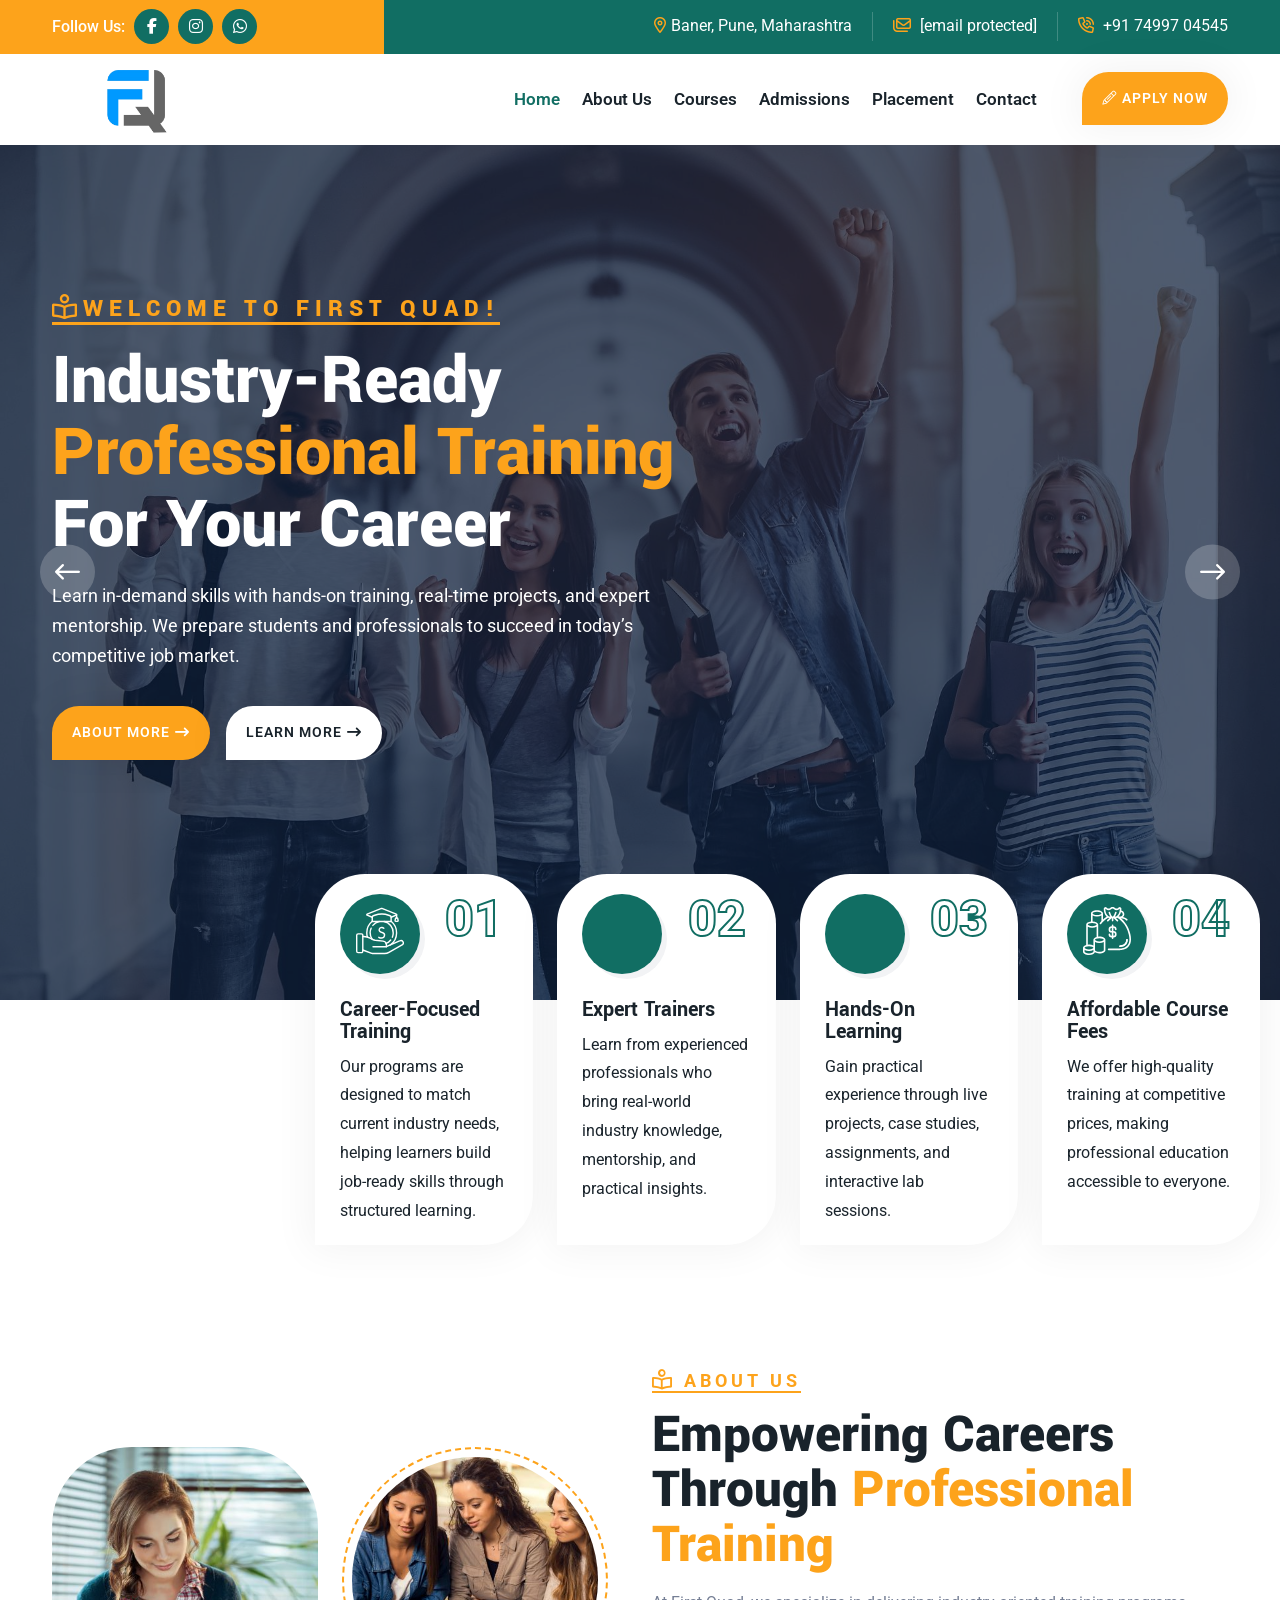
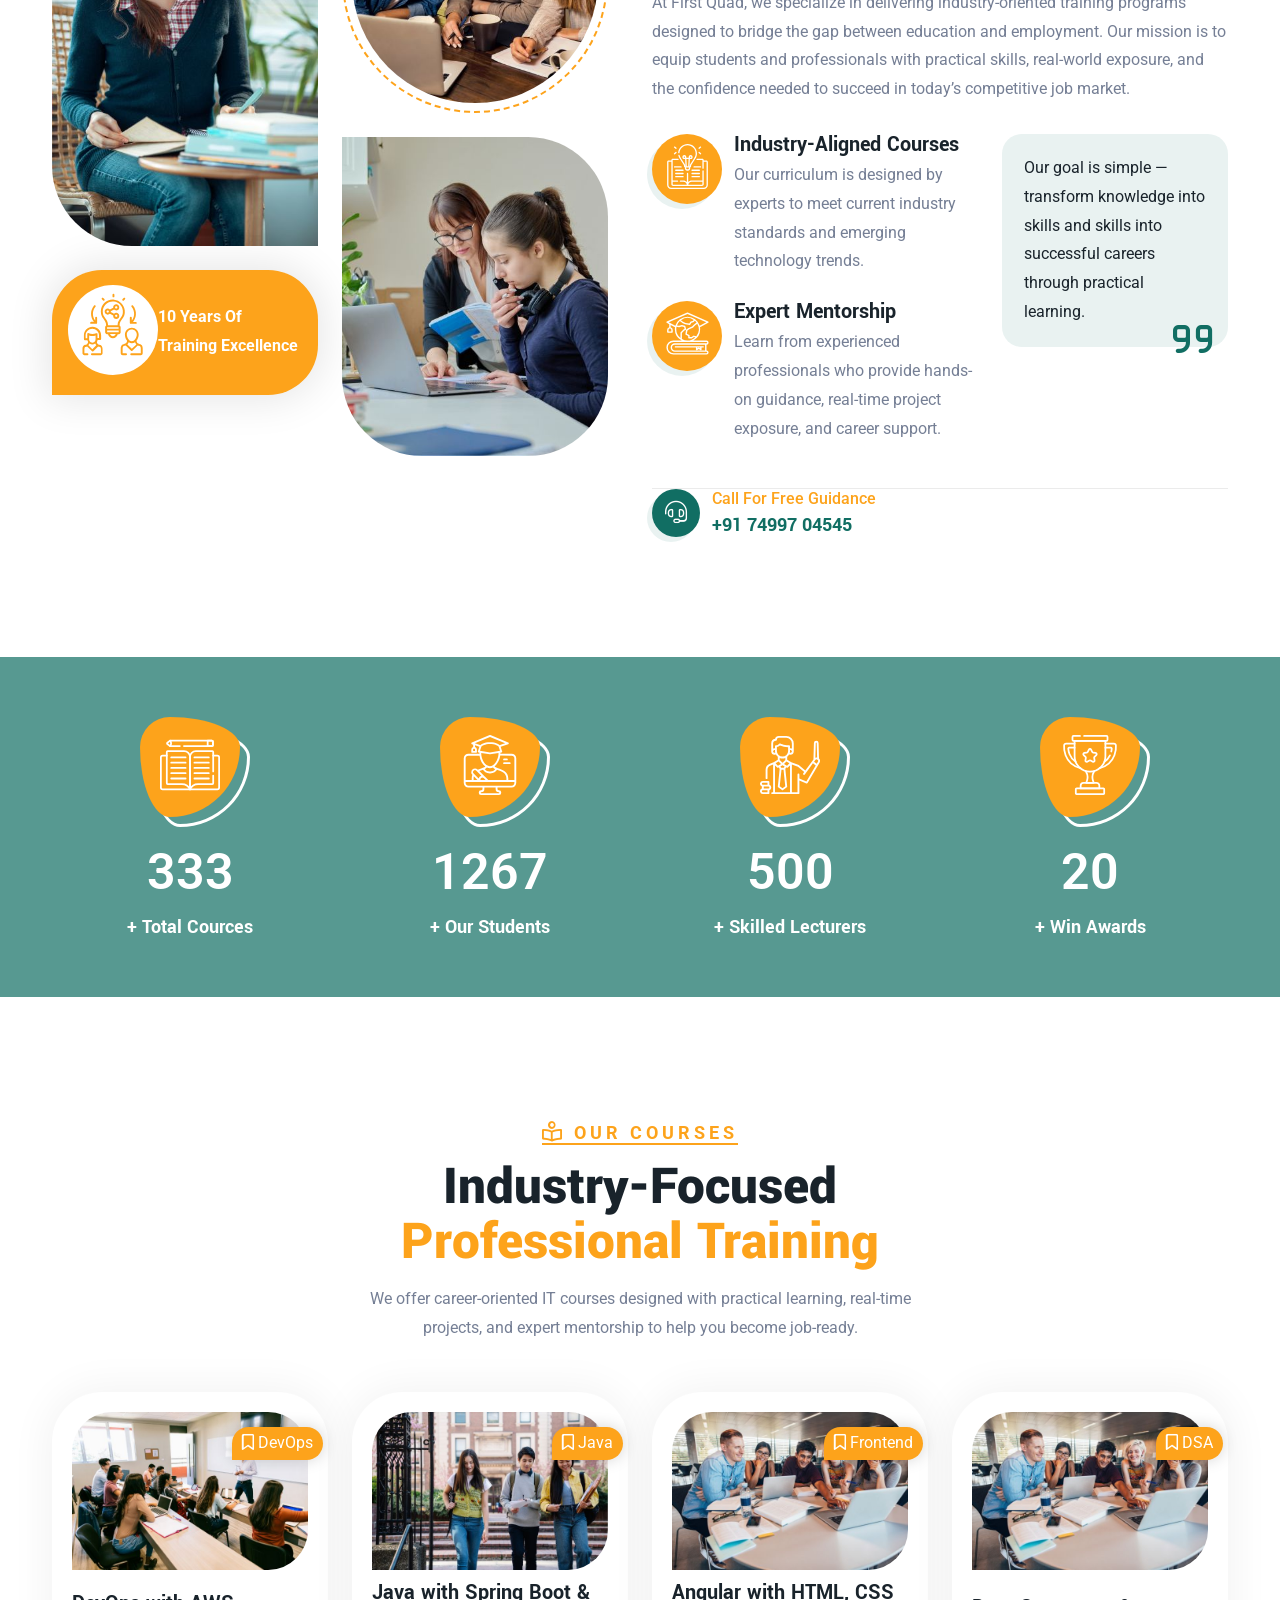
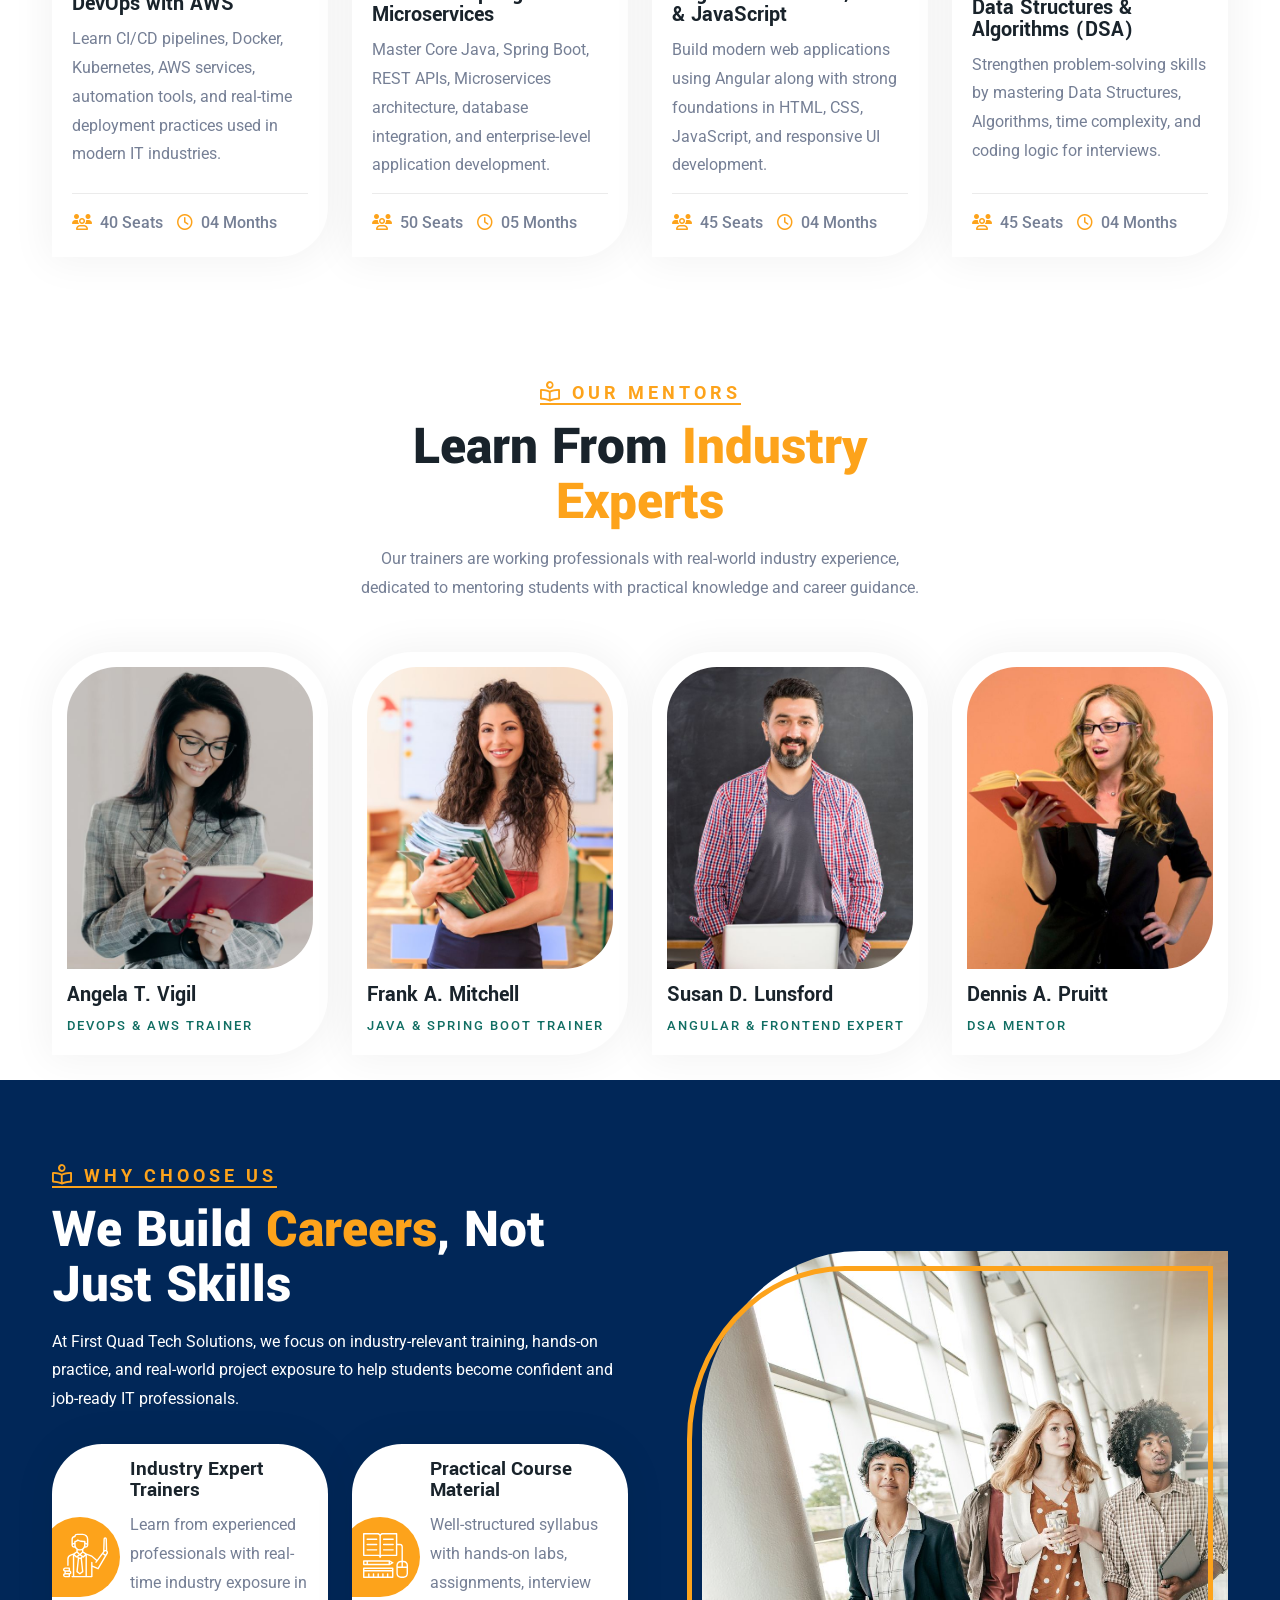
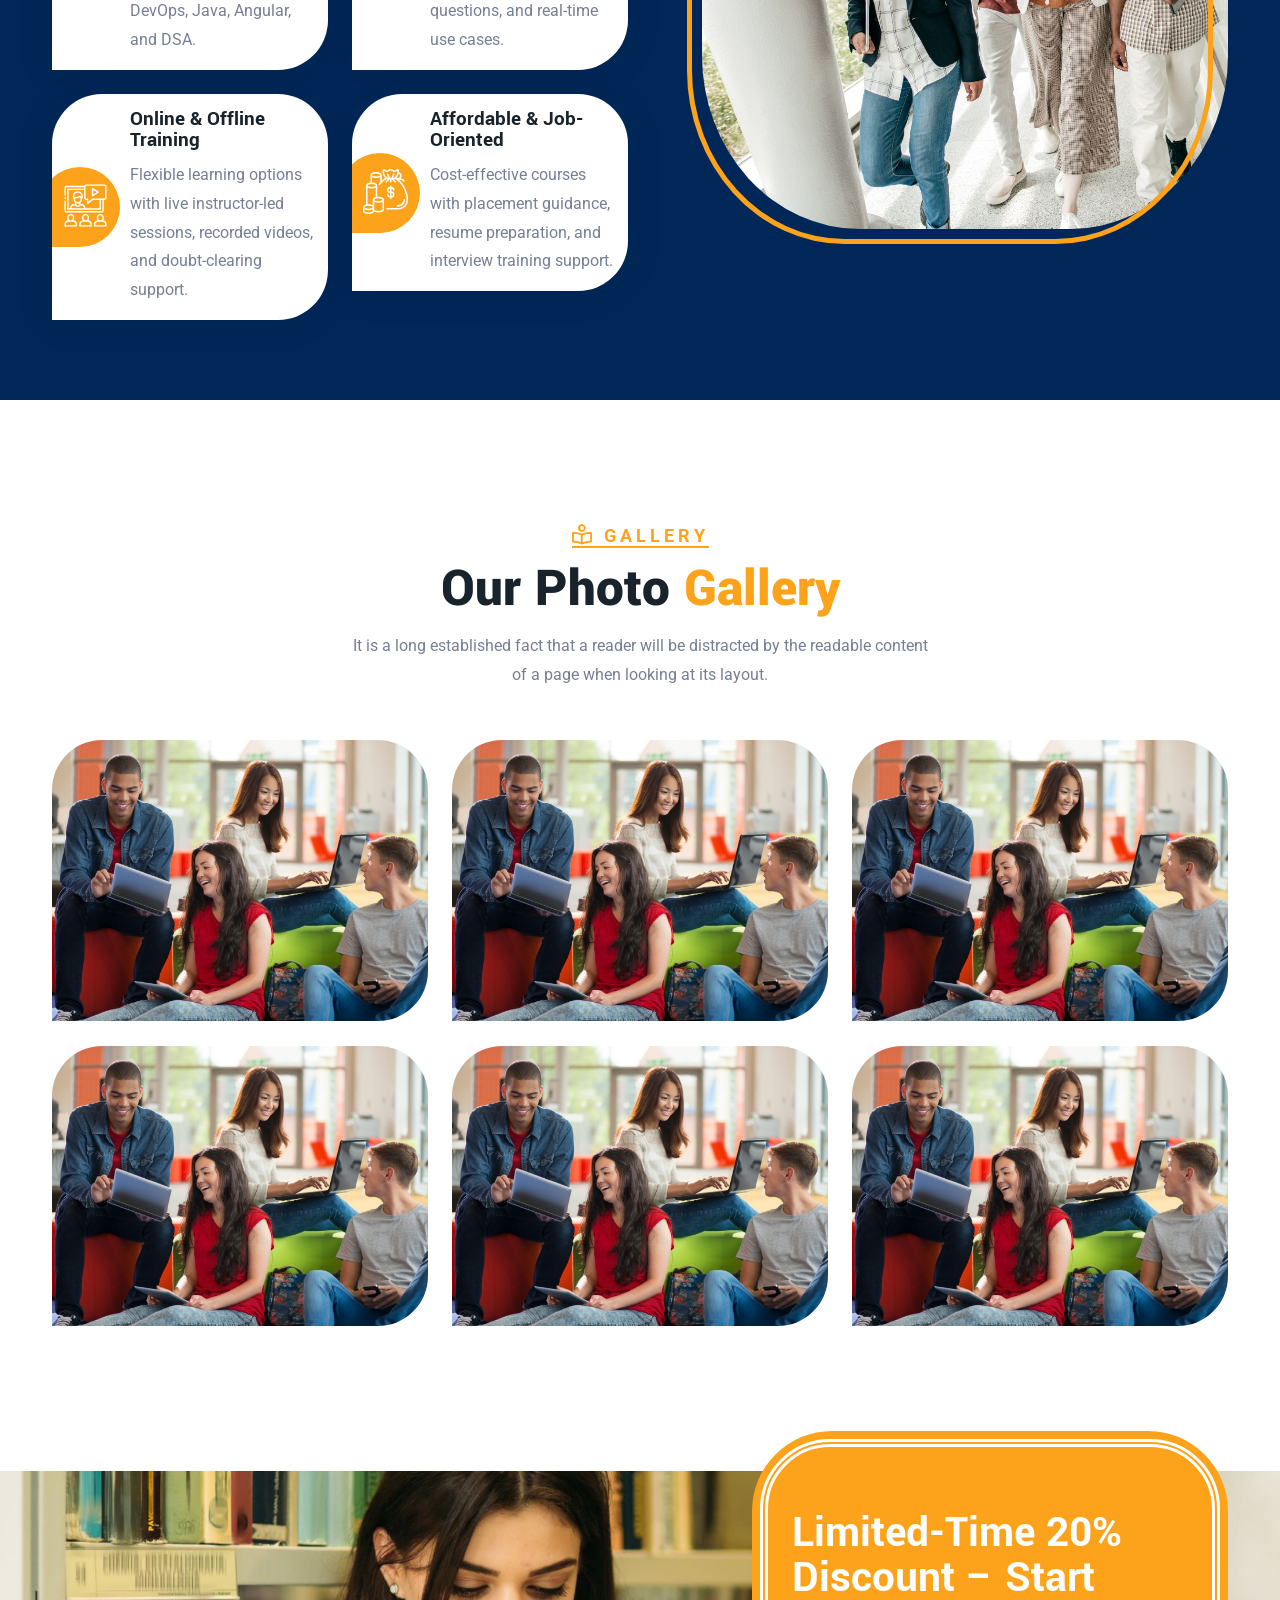
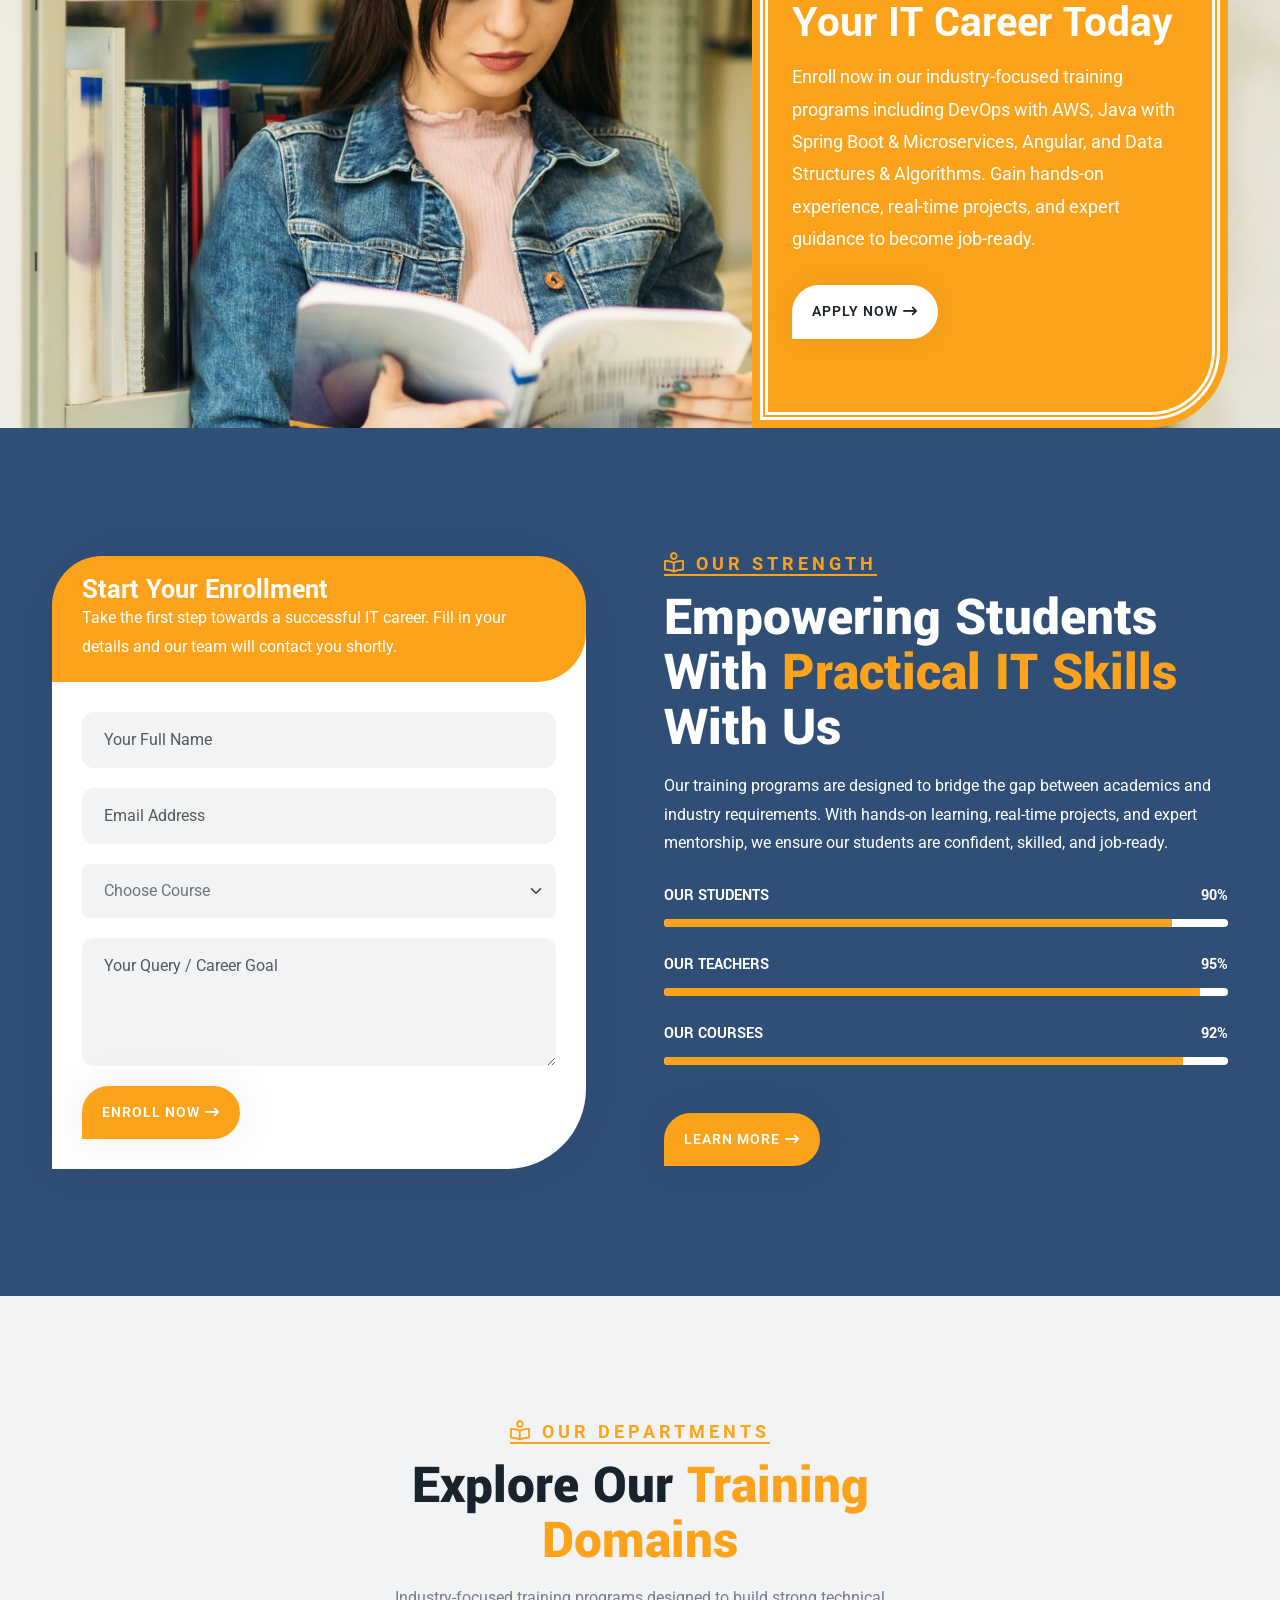
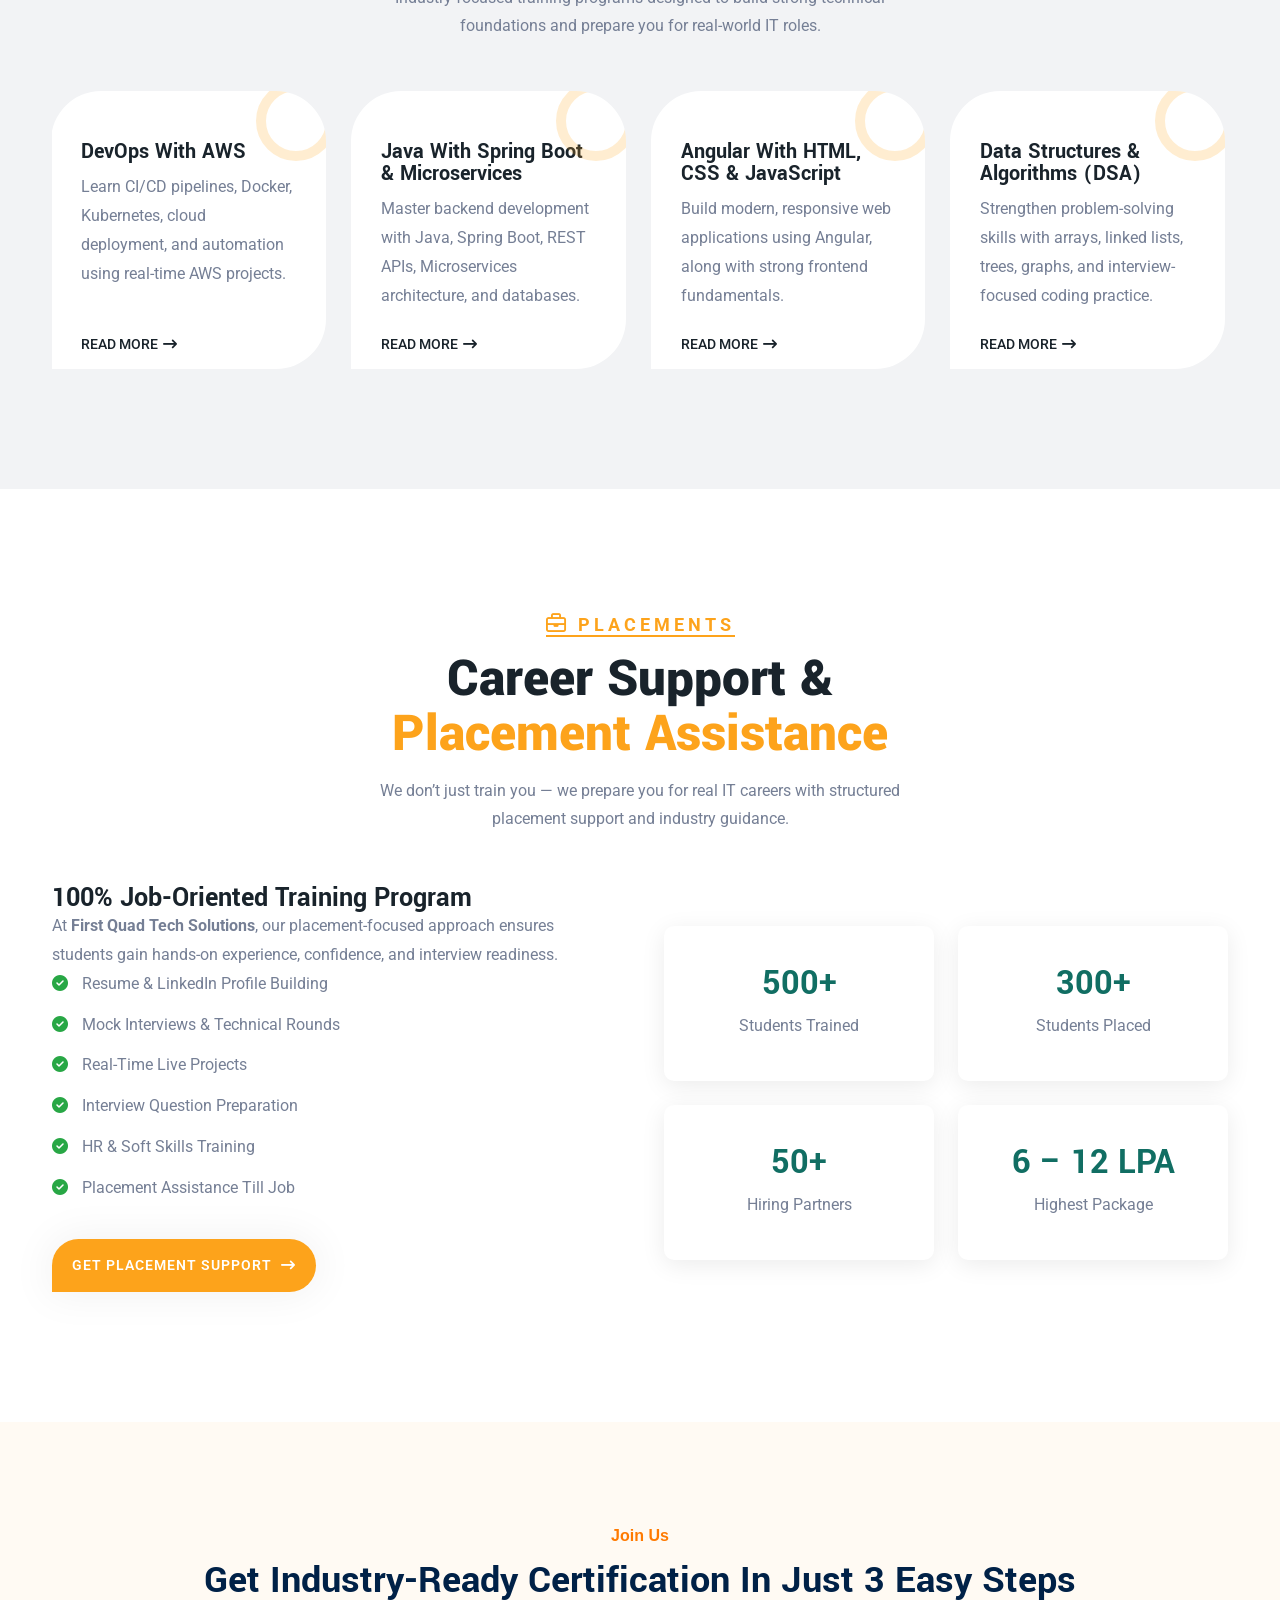
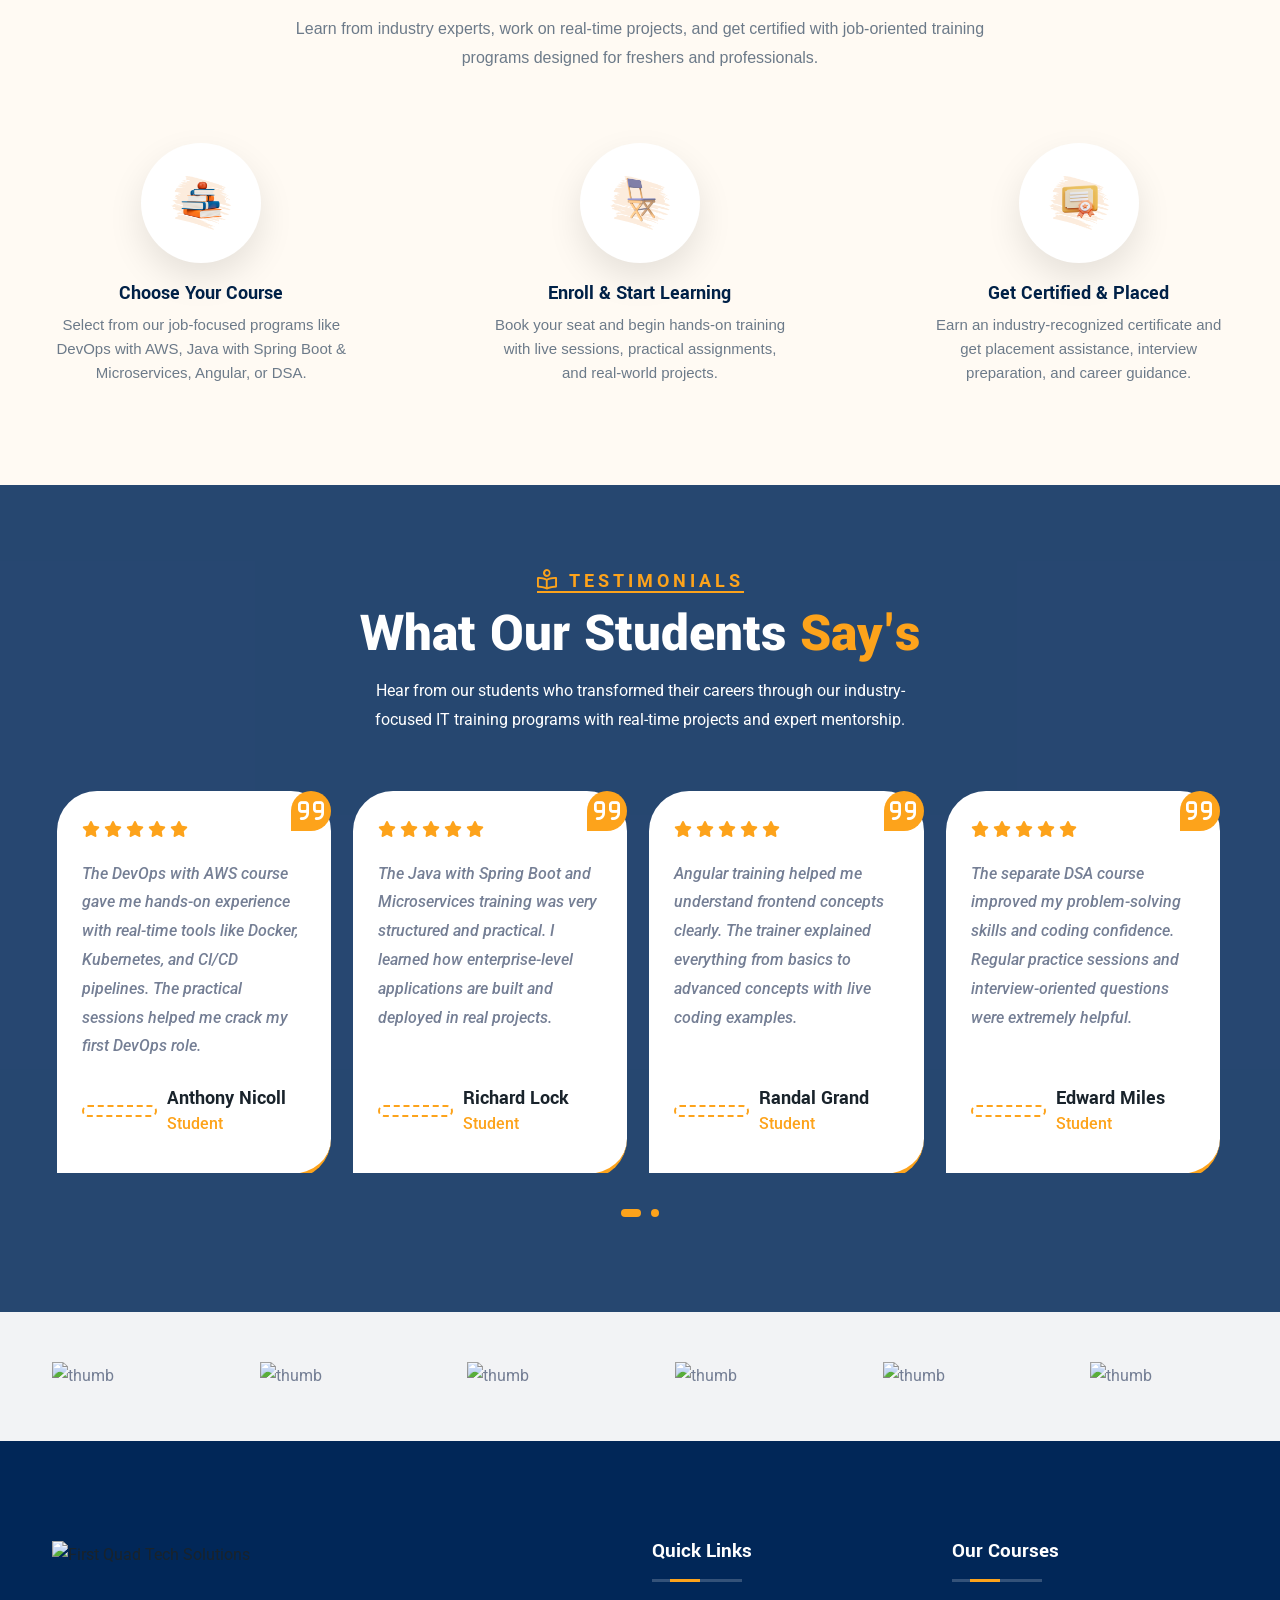
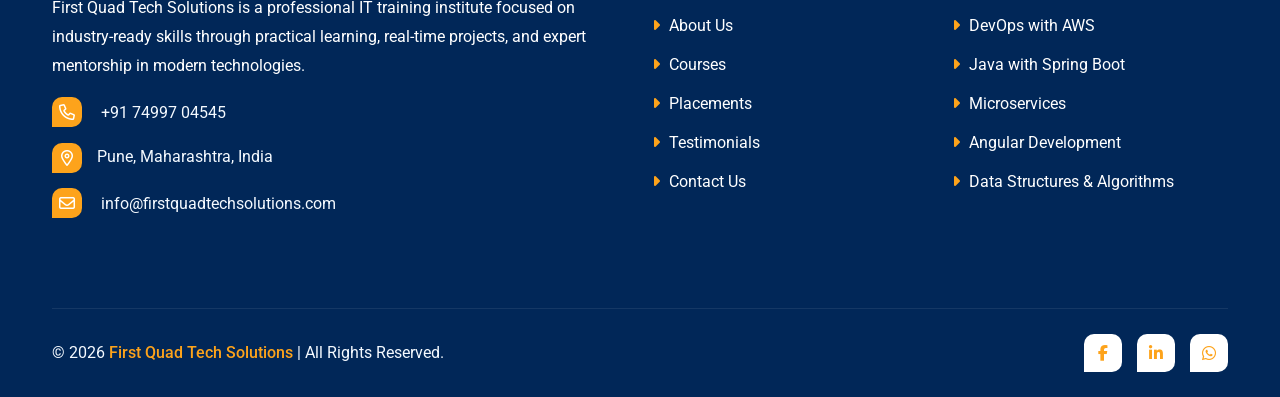
==== commit deff823f: "changes in the overall website with the content" ====
--- a/index.html
+++ b/index.html
@@ -10,10 +10,10 @@
     <meta name="keywords" content="">
 
     <!-- title -->
-    <title>Eduka - School, College, University And Courses HTML5 Template</title>
+    <title>First Quad Training Institute</title>
 
     <!-- favicon -->
-    <link rel="icon" type="image/x-icon" href="img/logo/favicon.png">
+    <link rel="icon" type="image/x-icon" href="img/FQ LOGO.png">
 
     <!-- css -->
     <link rel="stylesheet" href="css/bootstrap.min.css">
@@ -49,7 +49,7 @@
                             <span>Follow Us: </span>
                             <a href="#"><i class="fab fa-facebook-f"></i></a>
                             <a href="#"><i class="fab fa-instagram"></i></a>
-                            <a href="#"><i class="fab fa-youtube"></i></a>
+                            <!-- <a href="#"><i class="fab fa-youtube"></i></a> -->
                             <a href="#"><i class="fab fa-whatsapp"></i></a>
                         </div>
                     </div>
@@ -57,13 +57,13 @@
                         <div class="header-top-contact">
                             <ul>
                                 <li>
-                                    <a href="#"><i class="far fa-location-dot"></i> 25/B Milford Road, New York</a>
+                                    <a href="#"><i class="far fa-location-dot"></i>Baner, Pune, Maharashtra</a>
                                 </li>
                                 <li>
                                     <a href="/cdn-cgi/l/email-protection#70191e161f301508111d001c155e131f1d"><i class="far fa-envelopes"></i> <span class="__cf_email__" data-cfemail="2b42454d446b4e534a465b474e05484446">[email&#160;protected]</span></a>
                                 </li>
                                 <li>
-                                    <a href="tel:+21236547898"><i class="far fa-phone-volume"></i> +2 123 654 7898</a>
+                                    <a href="tel:+91 74997 04545"><i class="far fa-phone-volume"></i> +91 74997 04545</a>
                                 </li>
                             </ul>
                         </div>
@@ -76,7 +76,7 @@
             <nav class="navbar navbar-expand-lg">
                 <div class="container position-relative">
                     <a class="navbar-brand" href="index.html">
-                        <img src="img/logo.png" alt="logo">
+                        <img src="img/FQ LOGO.png" alt="logo" class="logo">
                     </a>
                     <div class="mobile-menu-right">
                         <div class="search-btn">
@@ -90,198 +90,33 @@
                     </div>
                     <div class="collapse navbar-collapse" id="main_nav">
                         <ul class="navbar-nav">
-                            <li class="nav-item dropdown">
-                                <a class="nav-link dropdown-toggle active" href="#" data-bs-toggle="dropdown">Home</a>
-                                <ul class="dropdown-menu fade-down">
-                                    <li><a class="dropdown-item" href="index.html">Home Page 01</a></li>
-                                    <li><a class="dropdown-item" href="index-2.html">Home Page 02</a></li>
-                                    <li><a class="dropdown-item" href="index-3.html">Home Page 03</a></li>
-                                </ul>
+                            <li class="nav-item">
+                                <a class="nav-link active" href="#">Home</a>
                             </li>
-                            <li class="nav-item dropdown">
-                                <a class="nav-link dropdown-toggle" href="#" data-bs-toggle="dropdown">Courses</a>
-                                <ul class="dropdown-menu fade-down">
-                                    <li><a class="dropdown-item" href="course.html">Courses One</a></li>
-                                    <li><a class="dropdown-item" href="course-2.html">Courses Two</a></li>
-                                    <li><a class="dropdown-item" href="course-single.html">Course Single One</a></li>
-                                    <li><a class="dropdown-item" href="course-single-2.html">Course Single Two</a></li>
-                                </ul>
+                             <li class="nav-item">
+                                <a class="nav-link " href="#">About Us</a>
                             </li>
-                            <li class="nav-item mega-menu dropdown">
-                                <a class="nav-link dropdown-toggle" href="#" data-bs-toggle="dropdown">Academics</a>
-                                <div class="dropdown-menu fade-down">
-                                    <div class="mega-content">
-                                        <div class="container-fluid">
-                                            <div class="row">
-                                                <div class="col-12 col-sm-4 col-md-3">
-                                                    <h5>About Us</h5>
-                                                    <div class="menu-about">
-                                                        <a href="#" class="menu-about-logo"><img
-                                                                src="assets/img/logo/logo-light.png" alt=""></a>
-                                                        <p>We are many variations of passages available but the majority
-                                                            have suffered alteration in some form by injected humour
-                                                            words injected humour believable.</p>
-                                                    </div>
-                                                </div>
-                                                <div class="col-12 col-sm-4 col-md-3">
-                                                    <h5>Undergraduate</h5>
-                                                    <ul class="mega-menu-item">
-                                                        <li><a class="dropdown-item" href="academic-single.html">Art And
-                                                                Design</a></li>
-                                                        <li><a class="dropdown-item" href="academic-single.html">Acting
-                                                                And Drama</a></li>
-                                                        <li><a class="dropdown-item"
-                                                                href="academic-single.html">Accounting And Finance</a>
-                                                        </li>
-                                                        <li><a class="dropdown-item" href="academic-single.html">Biology
-                                                                And Conservation</a></li>
-                                                        <li><a class="dropdown-item" href="academic-single.html">Science
-                                                                And Engineering</a></li>
-                                                    </ul>
-                                                </div>
-                                                <div class="col-12 col-sm-4 col-md-3">
-                                                    <h5>Graduate Program</h5>
-                                                    <ul class="mega-menu-item">
-                                                        <li><a class="dropdown-item"
-                                                                href="academic-single.html">Software Systems</a></li>
-                                                        <li><a class="dropdown-item" href="academic-single.html">Human
-                                                                Resource</a></li>
-                                                        <li><a class="dropdown-item" href="academic-single.html">Health
-                                                                Administration</a></li>
-                                                        <li><a class="dropdown-item"
-                                                                href="academic-single.html">Biochemistry</a></li>
-                                                        <li><a class="dropdown-item"
-                                                                href="academic-single.html">Computer Science</a></li>
-                                                    </ul>
-                                                </div>
-                                                <div class="col-12 col-sm-12 col-md-3">
-                                                    <h5>Resources</h5>
-                                                    <ul class="mega-menu-item">
-                                                        <li><a class="dropdown-item" href="academic.html">Academics
-                                                                Department</a></li>
-                                                        <li><a class="dropdown-item"
-                                                                href="academic-single.html">Academic Department
-                                                                Single</a></li>
-                                                        <li><a class="dropdown-item" href="faculty.html">Our Faculty</a>
-                                                        </li>
-                                                        <li><a class="dropdown-item" href="faculty-single.html">Faculty
-                                                                Single</a></li>
-                                                        <li><a class="dropdown-item" href="contact.html">Contact With
-                                                                Us</a></li>
-                                                    </ul>
-                                                </div>
-                                            </div>
-                                        </div>
-                                    </div>
-                                </div>
+                             <li class="nav-item">
+                                <a class="nav-link " href="#">Courses</a>
                             </li>
-                            <li class="nav-item dropdown">
-                                <a class="nav-link dropdown-toggle" href="#" data-bs-toggle="dropdown">Pages</a>
-                                <ul class="dropdown-menu fade-down">
-                                    <li><a class="dropdown-item" href="about.html">About Us</a></li>
-                                    <li class="dropdown-submenu">
-                                        <a class="dropdown-item dropdown-toggle" href="#">Events</a>
-                                        <ul class="dropdown-menu">
-                                            <li><a class="dropdown-item" href="event.html">Events</a></li>
-                                            <li><a class="dropdown-item" href="event-single.html">Event Single</a></li>
-                                        </ul>
-                                    </li>
-                                    <li class="dropdown-submenu">
-                                        <a class="dropdown-item dropdown-toggle" href="#">Portfolio</a>
-                                        <ul class="dropdown-menu">
-                                            <li><a class="dropdown-item" href="portfolio.html">Portfolio</a></li>
-                                            <li><a class="dropdown-item" href="portfolio-single.html">Portfolio
-                                                    Single</a></li>
-                                        </ul>
-                                    </li>
-                                    <li class="dropdown-submenu">
-                                        <a class="dropdown-item dropdown-toggle" href="#">Teachers</a>
-                                        <ul class="dropdown-menu">
-                                            <li><a class="dropdown-item" href="teacher.html">Teachers One</a></li>
-                                            <li><a class="dropdown-item" href="teacher-2.html">Teachers Two</a></li>
-                                            <li><a class="dropdown-item" href="teacher-single.html">Teachers Single</a>
-                                            </li>
-                                        </ul>
-                                    </li>
-                                    <li><a class="dropdown-item" href="gallery.html">Gallery</a></li>
-                                    <li class="dropdown-submenu">
-                                        <a class="dropdown-item dropdown-toggle" href="#">Authentication</a>
-                                        <ul class="dropdown-menu">
-                                            <li><a class="dropdown-item" href="login.html">Login</a></li>
-                                            <li><a class="dropdown-item" href="register.html">Register</a></li>
-                                            <li><a class="dropdown-item" href="forgot-password.html">Forgot Password</a>
-                                            </li>
-                                        </ul>
-                                    </li>
-                                    <li><a class="dropdown-item" href="pricing.html">Pricing Plan</a></li>
-                                    <li><a class="dropdown-item" href="faq.html">Faq</a></li>
-                                    <li><a class="dropdown-item" href="testimonial.html">Testimonials</a></li>
-                                    <li><a class="dropdown-item" href="404.html">404 Error</a></li>
-                                    <li><a class="dropdown-item" href="coming-soon.html">Coming Soon</a></li>
-                                    <li><a class="dropdown-item" href="terms.html">Terms Of Service</a></li>
-                                    <li><a class="dropdown-item" href="privacy.html">Privacy Policy</a></li>
-                                </ul>
+                             <li class="nav-item">
+                                <a class="nav-link " href="#">Admissions</a>
                             </li>
-                            <li class="nav-item dropdown">
-                                <a class="nav-link dropdown-toggle" href="#" data-bs-toggle="dropdown">Admissions</a>
-                                <ul class="dropdown-menu fade-down">
-                                    <li><a class="dropdown-item" href="how-to-apply.html">How To Apply</a></li>
-                                    <li><a class="dropdown-item" href="application-form.html">Application Form</a></li>
-                                    <li class="dropdown-submenu">
-                                        <a class="dropdown-item dropdown-toggle" href="#">Our Campus</a>
-                                        <ul class="dropdown-menu">
-                                            <li><a class="dropdown-item" href="campus-tour.html">Campus Tour</a></li>
-                                            <li><a class="dropdown-item" href="campus-life.html">Campus Life</a></li>
-                                            <li><a class="dropdown-item" href="notice-board.html">Notice Board</a></li>
-                                            <li><a class="dropdown-item" href="student-activities.html">Student
-                                                    Activities</a></li>
-                                        </ul>
-                                    </li>
-                                    <li class="dropdown-submenu">
-                                        <a class="dropdown-item dropdown-toggle" href="#">Our Facilities</a>
-                                        <ul class="dropdown-menu">
-                                            <li><a class="dropdown-item" href="facility.html">Facilities</a></li>
-                                            <li><a class="dropdown-item" href="facility-single.html">Facility Single</a>
-                                            </li>
-                                        </ul>
-                                    </li>
-                                    <li class="dropdown-submenu">
-                                        <a class="dropdown-item dropdown-toggle" href="#">Our Research</a>
-                                        <ul class="dropdown-menu">
-                                            <li><a class="dropdown-item" href="research.html">Research</a></li>
-                                            <li><a class="dropdown-item" href="research-single.html">Research Single</a>
-                                            </li>
-                                        </ul>
-                                    </li>
-                                    <li class="dropdown-submenu">
-                                        <a class="dropdown-item dropdown-toggle" href="#">Our Clubs</a>
-                                        <ul class="dropdown-menu">
-                                            <li><a class="dropdown-item" href="club.html">Our Clubs</a></li>
-                                            <li><a class="dropdown-item" href="club-single.html">Club Single</a></li>
-                                        </ul>
-                                    </li>
-                                    <li><a class="dropdown-item" href="tuition-fee.html">Tuition Fees</a></li>
-                                    <li><a class="dropdown-item" href="alumni.html">Alumni</a></li>
-                                    <li><a class="dropdown-item" href="scholarship.html">Scholarships</a></li>
-                                    <li><a class="dropdown-item" href="our-fund.html">Our Fund</a></li>
-                                    <li><a class="dropdown-item" href="athletics.html">Athletics</a></li>
-                                    <li><a class="dropdown-item" href="health-care.html">Health Care</a></li>
-                                </ul>
+                             <li class="nav-item">
+                                <a class="nav-link " href="#">Placement</a>
                             </li>
-                            <li class="nav-item dropdown">
-                                <a class="nav-link dropdown-toggle" href="#" data-bs-toggle="dropdown">Blog</a>
-                                <ul class="dropdown-menu fade-down">
-                                    <li><a class="dropdown-item" href="blog.html">Blog</a></li>
-                                    <li><a class="dropdown-item" href="blog-single.html">Blog Single</a></li>
-                                </ul>
+                             <!-- <li class="nav-item">
+                                <a class="nav-link " href="#">Blogs</a>
+                            </li> -->
+                             <li class="nav-item">
+                                <a class="nav-link " href="#">Contact</a>
                             </li>
-                            <li class="nav-item"><a class="nav-link" href="contact.html">Contact</a></li>
                         </ul>
                         <div class="nav-right">
-                            <div class="search-btn">
+                            <!-- <div class="search-btn">
                                 <button type="button" class="nav-right-link search-box-outer"><i
                                         class="far fa-search"></i></button>
-                            </div>
+                            </div> -->
                             <div class="nav-right-btn mt-2">
                                 <a href="application-form.html" class="theme-btn"><span
                                         class="fal fa-pencil"></span>Apply Now</a>
@@ -296,7 +131,7 @@
 
 
     <!-- popup search -->
-    <div class="search-popup">
+    <!-- <div class="search-popup">
         <button class="close-search"><span class="far fa-times"></span></button>
         <form action="#">
             <div class="form-group">
@@ -304,7 +139,7 @@
                 <button type="submit"><i class="far fa-search"></i></button>
             </div>
         </form>
-    </div>
+    </div> -->
     <!-- popup search end -->
 
 
@@ -319,15 +154,14 @@
                             <div class="col-md-12 col-lg-7">
                                 <div class="hero-content">
                                     <h6 class="hero-sub-title" data-animation="fadeInDown" data-delay=".25s">
-                                        <i class="far fa-book-open-reader"></i>Welcome To Eduka!
+                                        <i class="far fa-book-open-reader"></i>Welcome To First Quad!
                                     </h6>
                                     <h1 class="hero-title" data-animation="fadeInRight" data-delay=".50s">
-                                        Start Your Beautiful And <span>Bright</span> Future
+                                        Industry-Ready <span>Professional Training</span> For Your Career
                                     </h1>
                                     <p data-animation="fadeInLeft" data-delay=".75s">
-                                        There are many variations of passages orem psum available but the majority have
-                                        suffered alteration in some repeat predefined chunks form
-                                        injected humour.
+                                         Learn in-demand skills with hands-on training, real-time projects, and expert mentorship.
+                                        We prepare students and professionals to succeed in today’s competitive job market.
                                     </p>
                                     <div class="hero-btn" data-animation="fadeInUp" data-delay="1s">
                                         <a href="about.html" class="theme-btn">About More<i
@@ -335,7 +169,7 @@
                                         <a href="contact.html" class="theme-btn theme-btn2">Learn More<i
                                                 class="fas fa-arrow-right-long"></i></a>
                                     </div>
-                                </div>
+                                </div>  
                             </div>
                         </div>
                     </div>
@@ -346,15 +180,14 @@
                             <div class="col-md-12 col-lg-7">
                                 <div class="hero-content">
                                     <h6 class="hero-sub-title" data-animation="fadeInDown" data-delay=".25s">
-                                        <i class="far fa-book-open-reader"></i>Welcome To Eduka!
+                                        <i class="far fa-book-open-reader"></i>Skill Up With Confidence!
                                     </h6>
                                     <h1 class="hero-title" data-animation="fadeInRight" data-delay=".50s">
-                                        Start Your Beautiful And <span>Bright</span> Future
+                                         Learn Today.<span>Get Job-Ready</span> Tomorrow
                                     </h1>
                                     <p data-animation="fadeInLeft" data-delay=".75s">
-                                        There are many variations of passages orem psum available but the majority have
-                                        suffered alteration in some repeat predefined chunks form
-                                        injected humour.
+                                         Our practical-oriented courses are designed to match industry standards, focusing on
+                                        real-world tools, technologies, and project-based learning.
                                     </p>
                                     <div class="hero-btn" data-animation="fadeInUp" data-delay="1s">
                                         <a href="about.html" class="theme-btn">About More<i
@@ -373,15 +206,14 @@
                             <div class="col-md-12 col-lg-7">
                                 <div class="hero-content">
                                     <h6 class="hero-sub-title" data-animation="fadeInDown" data-delay=".25s">
-                                        <i class="far fa-book-open-reader"></i>Welcome To Eduka!
+                                        <i class="far fa-book-open-reader"></i>Build Your Future With Us!
                                     </h6>
                                     <h1 class="hero-title" data-animation="fadeInRight" data-delay=".50s">
-                                        Start Your Beautiful And <span>Bright</span> Future
+                                        Transform Your Skills Into <span>Career Success</span>
                                     </h1>
                                     <p data-animation="fadeInLeft" data-delay=".75s">
-                                        There are many variations of passages orem psum available but the majority have
-                                        suffered alteration in some repeat predefined chunks form
-                                        injected humour.
+                                        From beginner to professional, we support your growth with expert training,
+                                        certification, and placement assistance to help you achieve your career goals.
                                     </p>
                                     <div class="hero-btn" data-animation="fadeInUp" data-delay="1s">
                                         <a href="about.html" class="theme-btn">About More<i
@@ -411,8 +243,9 @@
                                     <img src="img/scholarship.svg" alt="">
                                 </div>
                                 <div class="feature-content">
-                                    <h4 class="feature-title">Scholarship Facility</h4>
-                                    <p>It is a long established fact that a reader will be distracted.</p>
+                                    <h4 class="feature-title">Career-Focused Training</h4>
+                                    <p>Our programs are designed to match current industry needs,
+                                helping learners build job-ready skills through structured learning.</p>
                                 </div>
                             </div>
                         </div>
@@ -423,8 +256,9 @@
                                     <img src="img/teacher.svg" alt="">
                                 </div>
                                 <div class="feature-content">
-                                    <h4 class="feature-title">Skilled Lecturers</h4>
-                                    <p>It is a long established fact that a reader will be distracted.</p>
+                                    <h4 class="feature-title">Expert Trainers</h4>
+                                    <p>Learn from experienced professionals who bring real-world
+                                industry knowledge, mentorship, and practical insights.</p>
                                 </div>
                             </div>
                         </div>
@@ -435,8 +269,9 @@
                                     <img src="img/library.svg" alt="">
                                 </div>
                                 <div class="feature-content">
-                                    <h4 class="feature-title">Book Library Facility</h4>
-                                    <p>It is a long established fact that a reader will be distracted.</p>
+                                    <h4 class="feature-title">Hands-On Learning</h4>
+                                    <p>Gain practical experience through live projects, case studies,
+                                assignments, and interactive lab sessions.</p>
                                 </div>
                             </div>
                         </div>
@@ -447,8 +282,9 @@
                                     <img src="img/money.svg" alt="">
                                 </div>
                                 <div class="feature-content">
-                                    <h4 class="feature-title">Affordable Price</h4>
-                                    <p>It is a long established fact that a reader will be distracted.</p>
+                                    <h4 class="feature-title">Affordable Course Fees</h4>
+                                    <p>We offer high-quality training at competitive prices,
+                                making professional education accessible to everyone.</p>
                                 </div>
                             </div>
                         </div>
@@ -473,7 +309,7 @@
                                             <div class="about-experience-icon">
                                                 <img src="img/exchange-idea.svg" alt="">
                                             </div>
-                                            <b class="text-start">30 Years Of <br> Quality Service</b>
+                                            <b class="text-start">10 Years Of <br> Training Excellence</b>
                                         </div>
                                     </div>
                                     <div class="col-md-6">
@@ -489,13 +325,14 @@
                             <div class="site-heading mb-3">
                                 <span class="site-title-tagline"><i class="far fa-book-open-reader"></i> About Us</span>
                                 <h2 class="site-title">
-                                    Our Edukation System <span>Inspires</span> You More.
+                                    Empowering Careers Through <span>Professional Training</span>
                                 </h2>
                             </div>
                             <p class="about-text">
-                                There are many variations of passages available but the majority have suffered
-                                alteration in some form by injected humour randomised words which don't look even
-                                slightly believable. If you are going to use passage.
+                                At First Quad, we specialize in delivering industry-oriented training programs
+                        designed to bridge the gap between education and employment. Our mission is to
+                        equip students and professionals with practical skills, real-world exposure,
+                        and the confidence needed to succeed in today’s competitive job market.
                             </p>
                             <div class="about-content">
                                 <div class="row">
@@ -505,38 +342,37 @@
                                                 <img src="img/open-book.svg" alt="">
                                             </div>
                                             <div class="about-item-content">
-                                                <h5>Edukation Services</h5>
-                                                <p>It is a long established fact that reader will to using content.</p>
-                                            </div>
+                                        <h5>Industry-Aligned Courses</h5>
+                                                Our curriculum is designed by experts to meet current industry
+                                            standards and emerging technology trends.                                            </div>
                                         </div>
                                         <div class="about-item">
                                             <div class="about-item-icon">
                                                 <img src="img/global-education.svg" alt="">
                                             </div>
                                             <div class="about-item-content">
-                                                <h5>International Hubs</h5>
-                                                <p>It is a long established fact that reader will to using content.</p>
-                                            </div>
+                                                    <h5>Expert Mentorship</h5>
+                                                    Learn from experienced professionals who provide hands-on guidance,
+                                                    real-time project exposure, and career support.                                            </div>
                                         </div>
                                     </div>
                                     <div class="col-md-5">
                                         <div class="about-quote">
-                                            <p>It is a long established fact that a reader will be distracted by the
-                                                content of
-                                                a page when looking at its reader for the long words layout.</p>
+                                           <p>  Our goal is simple — transform knowledge into skills and skills
+                                        into successful careers through practical learning.</p> 
                                             <i class="far fa-quote-right"></i>
                                         </div>
                                     </div>
                                 </div>
                             </div>
-                            <div class="about-bottom">
+                            <!-- <div class="about-bottom">
                                 <a href="about.html" class="theme-btn">Discover More<i
-                                        class="fas fa-arrow-right-long"></i></a>
+                                        class="fas fa-arrow-right-long"></i></a> -->
                                 <div class="about-phone">
                                     <div class="icon"><i class="fal fa-headset"></i></div>
                                     <div class="number">
-                                        <span>Call Now</span>
-                                        <h6><a href="tel:+21236547898">+2 123 654 7898</a></h6>
+                                <span>Call For Free Guidance</span>
+                                        <h6><a href="tel:+91 74997 04545">+91 74997 04545</a></h6>
                                     </div>
                                 </div>
                             </div>
@@ -609,22 +445,22 @@
                     <div class="col-lg-6 mx-auto">
                         <div class="site-heading text-center">
                             <span class="site-title-tagline"><i class="far fa-book-open-reader"></i> Our Courses</span>
-                            <h2 class="site-title">Let's Check Our <span>Courses</span></h2>
-                            <p>It is a long established fact that a reader will be distracted by the readable content of
-                                a page when looking at its layout.</p>
+                            <h2 class="site-title">Industry-Focused <span>Professional Training</span></h2>
+                            <p>We offer career-oriented IT courses designed with practical learning,
+    real-time projects, and expert mentorship to help you become job-ready.</p>
                         </div>
                     </div>
                 </div>
                 <div class="row">
-                    <div class="col-md-6 col-lg-4">
+                    <div class="col-md-6 col-lg-3">
                         <div class="course-item wow fadeInUp" data-wow-delay=".25s">
                             <div class="course-img">
-                                <span class="course-tag"><i class="far fa-bookmark"></i> Drama</span>
+                                <span class="course-tag"><i class="far fa-bookmark"></i> DevOps</span>
                                 <img src="img/course/01.jpg" alt="">
-                                <a href="course-single.html" class="btn"><i class="far fa-link"></i></a>
+                                <!-- <a href="course-single.html" class="btn"><i class="far fa-link"></i></a> -->
                             </div>
                             <div class="course-content">
-                                <div class="course-meta">
+                                <!-- <div class="course-meta">
                                     <span class="course-meta-left"><i class="far fa-book"></i> 10 Lessons</span>
                                     <div class="course-rating">
                                         <i class="fas fa-star"></i>
@@ -634,33 +470,34 @@
                                         <i class="far fa-star"></i>
                                         <span>(4.0)</span>
                                     </div>
-                                </div>
+                                </div> -->
                                 <h4 class="course-title">
-                                    <a href="course-single.html">Acting And Drama</a>
+                                    <a href="course-single.html">DevOps with AWS</a>
                                 </h4>
                                 <p class="course-text">
-                                    There are many variations of passages orem psum available but the majority have
-                                    suffer alteration in some form by injected.
+                                    Learn CI/CD pipelines, Docker, Kubernetes, AWS services, automation tools,
+                                    and real-time deployment practices used in modern IT industries.
                                 </p>
                                 <div class="course-bottom">
                                     <div class="course-bottom-left">
-                                        <span><i class="far fa-users"></i>75 Seats</span>
-                                        <span><i class="far fa-clock"></i>04 Years</span>
-                                    </div>
-                                    <span class="course-price">$750</span>
-                                </div>
-                            </div>
-                        </div>
-                    </div>
-                    <div class="col-md-6 col-lg-4">
+                                        <span><i class="far fa-users"></i>40 Seats</span>
+                                        <span><i class="far fa-clock"></i>04 Months</span>
+                                    </div>
+                                    <!-- <span class="course-price">Job Oriented</span> -->
+                                    <!-- <span class="course-price">$750</span> -->
+                                </div>
+                            </div>
+                        </div>
+                    </div>
+                    <div class="col-md-6 col-lg-3">
                         <div class="course-item wow fadeInUp" data-wow-delay=".50s">
                             <div class="course-img">
-                                <span class="course-tag"><i class="far fa-bookmark"></i> Design</span>
+                                <span class="course-tag"><i class="far fa-bookmark"></i> Java</span>
                                 <img src="img/course/02.jpg" alt="">
-                                <a href="course-single.html" class="btn"><i class="far fa-link"></i></a>
+                                <!-- <a href="course-single.html" class="btn"><i class="far fa-link"></i></a> -->
                             </div>
                             <div class="course-content">
-                                <div class="course-meta">
+                                <!-- <div class="course-meta">
                                     <span class="course-meta-left"><i class="far fa-book"></i> 10 Lessons</span>
                                     <div class="course-rating">
                                         <i class="fas fa-star"></i>
@@ -670,168 +507,96 @@
                                         <i class="far fa-star"></i>
                                         <span>(4.0)</span>
                                     </div>
-                                </div>
+                                </div> -->
                                 <h4 class="course-title">
-                                    <a href="course-single.html">Art And Design</a>
+                                    <a>Java with Spring Boot & Microservices</a>
                                 </h4>
                                 <p class="course-text">
-                                    There are many variations of passages orem psum available but the majority have
-                                    suffer alteration in some form by injected.
+                                    Master Core Java, Spring Boot, REST APIs, Microservices architecture,
+                                    database integration, and enterprise-level application development.
                                 </p>
                                 <div class="course-bottom">
                                     <div class="course-bottom-left">
-                                        <span><i class="far fa-users"></i>75 Seats</span>
-                                        <span><i class="far fa-clock"></i>04 Years</span>
-                                    </div>
-                                    <span class="course-price">$750</span>
-                                </div>
-                            </div>
-                        </div>
-                    </div>
-                    <div class="col-md-6 col-lg-4">
+                                        <span><i class="far fa-users"></i>50 Seats</span>
+                                        <span><i class="far fa-clock"></i>05 Months</span>
+                                    </div>
+                                    <!-- <span class="course-price">$750</span> -->
+                                </div>
+                            </div>
+                        </div>
+                    </div>
+                    <div class="col-md-6 col-lg-3">
                         <div class="course-item wow fadeInUp" data-wow-delay=".75s">
                             <div class="course-img">
-                                <span class="course-tag"><i class="far fa-bookmark"></i> Science</span>
+                                <span class="course-tag"><i class="far fa-bookmark"></i> Frontend</span>
                                 <img src="img/course/03.jpg" alt="">
-                                <a href="course-single.html" class="btn"><i class="far fa-link"></i></a>
+                                <!-- <a href="course-single.html" class="btn"><i class="far fa-link"></i></a> -->
                             </div>
                             <div class="course-content">
-                                <div class="course-meta">
-                                    <span class="course-meta-left"><i class="far fa-book"></i> 10 Lessons</span>
-                                    <div class="course-rating">
-                                        <i class="fas fa-star"></i>
-                                        <i class="fas fa-star"></i>
-                                        <i class="fas fa-star"></i>
-                                        <i class="fas fa-star"></i>
-                                        <i class="far fa-star"></i>
-                                        <span>(4.0)</span>
-                                    </div>
-                                </div>
+                                    <!-- <div class="course-meta">
+                                        <span class="course-meta-left"><i class="far fa-book"></i> 10 Lessons</span>
+                                        <div class="course-rating">
+                                            <i class="fas fa-star"></i>
+                                            <i class="fas fa-star"></i>
+                                            <i class="fas fa-star"></i>
+                                            <i class="fas fa-star"></i>
+                                            <i class="far fa-star"></i>
+                                            <span>(4.0)</span>
+                                        </div>
+                                    </div> -->
                                 <h4 class="course-title">
-                                    <a href="course-single.html">Biology And Conservation</a>
+                                    <a>Angular with HTML, CSS & JavaScript</a>
                                 </h4>
                                 <p class="course-text">
-                                    There are many variations of passages orem psum available but the majority have
-                                    suffer alteration in some form by injected.
+                                    Build modern web applications using Angular along with strong foundations
+                                    in HTML, CSS, JavaScript, and responsive UI development.
                                 </p>
                                 <div class="course-bottom">
                                     <div class="course-bottom-left">
-                                        <span><i class="far fa-users"></i>75 Seats</span>
-                                        <span><i class="far fa-clock"></i>04 Years</span>
-                                    </div>
-                                    <span class="course-price">$750</span>
-                                </div>
-                            </div>
-                        </div>
-                    </div>
-                    <div class="col-md-6 col-lg-4">
-                        <div class="course-item wow fadeInUp" data-wow-delay=".25s">
+                                        <span><i class="far fa-users"></i>45 Seats</span>
+                                        <span><i class="far fa-clock"></i>04 Months</span>
+                                    </div>
+                                    <!-- <span class="course-price">$750</span> -->
+                                </div>
+                            </div>
+                        </div>
+                    </div>
+                   <div class="col-md-6 col-lg-3">
+                        <div class="course-item wow fadeInUp" data-wow-delay=".75s">
                             <div class="course-img">
-                                <span class="course-tag"><i class="far fa-bookmark"></i> Science</span>
-                                <img src="img/course/04.jpg" alt="">
-                                <a href="course-single.html" class="btn"><i class="far fa-link"></i></a>
+                                <span class="course-tag"><i class="far fa-bookmark"></i> DSA</span>
+                                <img src="img/course/03.jpg" alt="">
+                                <!-- <a href="course-single.html" class="btn"><i class="far fa-link"></i></a> -->
                             </div>
                             <div class="course-content">
-                                <div class="course-meta">
-                                    <span class="course-meta-left"><i class="far fa-book"></i> 10 Lessons</span>
-                                    <div class="course-rating">
-                                        <i class="fas fa-star"></i>
-                                        <i class="fas fa-star"></i>
-                                        <i class="fas fa-star"></i>
-                                        <i class="fas fa-star"></i>
-                                        <i class="far fa-star"></i>
-                                        <span>(4.0)</span>
-                                    </div>
-                                </div>
+                                    <!-- <div class="course-meta">
+                                        <span class="course-meta-left"><i class="far fa-book"></i> 10 Lessons</span>
+                                        <div class="course-rating">
+                                            <i class="fas fa-star"></i>
+                                            <i class="fas fa-star"></i>
+                                            <i class="fas fa-star"></i>
+                                            <i class="fas fa-star"></i>
+                                            <i class="far fa-star"></i>
+                                            <span>(4.0)</span>
+                                        </div>
+                                    </div> -->
                                 <h4 class="course-title">
-                                    <a href="course-single.html">Science And Engineering</a>
+                                    <a>Data Structures & Algorithms (DSA)</a>
                                 </h4>
                                 <p class="course-text">
-                                    There are many variations of passages orem psum available but the majority have
-                                    suffer alteration in some form by injected.
+                                    Strengthen problem-solving skills by mastering Data Structures,
+                                    Algorithms, time complexity, and coding logic for interviews.
                                 </p>
                                 <div class="course-bottom">
                                     <div class="course-bottom-left">
-                                        <span><i class="far fa-users"></i>75 Seats</span>
-                                        <span><i class="far fa-clock"></i>04 Years</span>
-                                    </div>
-                                    <span class="course-price">$750</span>
-                                </div>
-                            </div>
-                        </div>
-                    </div>
-                    <div class="col-md-6 col-lg-4">
-                        <div class="course-item wow fadeInUp" data-wow-delay=".50s">
-                            <div class="course-img">
-                                <span class="course-tag"><i class="far fa-bookmark"></i> Health</span>
-                                <img src="img/course/05.jpg" alt="">
-                                <a href="course-single.html" class="btn"><i class="far fa-link"></i></a>
-                            </div>
-                            <div class="course-content">
-                                <div class="course-meta">
-                                    <span class="course-meta-left"><i class="far fa-book"></i> 10 Lessons</span>
-                                    <div class="course-rating">
-                                        <i class="fas fa-star"></i>
-                                        <i class="fas fa-star"></i>
-                                        <i class="fas fa-star"></i>
-                                        <i class="fas fa-star"></i>
-                                        <i class="far fa-star"></i>
-                                        <span>(4.0)</span>
-                                    </div>
-                                </div>
-                                <h4 class="course-title">
-                                    <a href="course-single.html">Health Administration</a>
-                                </h4>
-                                <p class="course-text">
-                                    There are many variations of passages orem psum available but the majority have
-                                    suffer alteration in some form by injected.
-                                </p>
-                                <div class="course-bottom">
-                                    <div class="course-bottom-left">
-                                        <span><i class="far fa-users"></i>75 Seats</span>
-                                        <span><i class="far fa-clock"></i>04 Years</span>
-                                    </div>
-                                    <span class="course-price">$750</span>
-                                </div>
-                            </div>
-                        </div>
-                    </div>
-                    <div class="col-md-6 col-lg-4">
-                        <div class="course-item wow fadeInUp" data-wow-delay=".75s">
-                            <div class="course-img">
-                                <span class="course-tag"><i class="far fa-bookmark"></i> Finance</span>
-                                <img src="img/course/06.jpg" alt="">
-                                <a href="course-single.html" class="btn"><i class="far fa-link"></i></a>
-                            </div>
-                            <div class="course-content">
-                                <div class="course-meta">
-                                    <span class="course-meta-left"><i class="far fa-book"></i> 10 Lessons</span>
-                                    <div class="course-rating">
-                                        <i class="fas fa-star"></i>
-                                        <i class="fas fa-star"></i>
-                                        <i class="fas fa-star"></i>
-                                        <i class="fas fa-star"></i>
-                                        <i class="far fa-star"></i>
-                                        <span>(4.0)</span>
-                                    </div>
-                                </div>
-                                <h4 class="course-title">
-                                    <a href="course-single.html">Accounting And Finance</a>
-                                </h4>
-                                <p class="course-text">
-                                    There are many variations of passages orem psum available but the majority have
-                                    suffer alteration in some form by injected.
-                                </p>
-                                <div class="course-bottom">
-                                    <div class="course-bottom-left">
-                                        <span><i class="far fa-users"></i>75 Seats</span>
-                                        <span><i class="far fa-clock"></i>04 Years</span>
-                                    </div>
-                                    <span class="course-price">$750</span>
-                                </div>
-                            </div>
-                        </div>
-                    </div>
+                                        <span><i class="far fa-users"></i>45 Seats</span>
+                                        <span><i class="far fa-clock"></i>04 Months</span>
+                                    </div>
+                                    <!-- <span class="course-price">$750</span> -->
+                                </div>
+                            </div>
+                        </div>
+                    </div>  
                 </div>
             </div>
         </div>
@@ -839,7 +604,7 @@
 
 
         <!-- video-area -->
-        <div class="video-area">
+        <!-- <div class="video-area">
             <div class="container">
                 <div class="row g-4">
                     <div class="col-lg-4 wow fadeInLeft" data-wow-delay=".25s">
@@ -870,20 +635,20 @@
                     </div>
                 </div>
             </div>
-        </div>
+        </div> -->
         <!-- video-area end -->
         
 
         <!-- team-area -->
-        <div class="team-area py-120">
+        <div class="team-area">
             <div class="container">
                 <div class="row">
                     <div class="col-lg-6 mx-auto">
                         <div class="site-heading text-center">
-                            <span class="site-title-tagline"><i class="far fa-book-open-reader"></i> Our Teachers</span>
-                            <h2 class="site-title">Meet With Our <span>Teachers</span></h2>
-                            <p>It is a long established fact that a reader will be distracted by the readable content of
-                                a page when looking at its layout.</p>
+                            <span class="site-title-tagline"><i class="far fa-book-open-reader"></i> Our Mentors</span>
+                            <h2 class="site-title">Learn From <span>Industry Experts</span></h2>
+                            <p>Our trainers are working professionals with real-world industry experience,
+                                dedicated to mentoring students with practical knowledge and career guidance.</p>
                         </div>
                     </div>
                 </div>
@@ -901,11 +666,11 @@
                             </div>
                             <div class="team-content">
                                 <div class="team-bio">
-                                    <h5><a href="teacher-single.html">Angela T. Vigil</a></h5>
-                                    <span>Associate Professor</span>
-                                </div>
-                            </div>
-                            <span class="team-social-btn"><i class="far fa-share-nodes"></i></span>
+                                    <h5><a>Angela T. Vigil</a></h5>
+                                    <span>DevOps & AWS Trainer</span>
+                                </div>
+                            </div>
+                            <!-- <span class="team-social-btn"><i class="far fa-share-nodes"></i></span> -->
                         </div>
                     </div>
                     <div class="col-md-6 col-lg-3">
@@ -922,10 +687,10 @@
                             <div class="team-content">
                                 <div class="team-bio">
                                     <h5><a href="teacher-single.html">Frank A. Mitchell</a></h5>
-                                    <span>Associate Professor</span>
-                                </div>
-                            </div>
-                            <span class="team-social-btn"><i class="far fa-share-nodes"></i></span>
+                                    <span>Java & Spring Boot Trainer</span>
+                                </div>
+                            </div>
+                            <!-- <span class="team-social-btn"><i class="far fa-share-nodes"></i></span> -->
                         </div>
                     </div>
                     <div class="col-md-6 col-lg-3">
@@ -942,10 +707,10 @@
                             <div class="team-content">
                                 <div class="team-bio">
                                     <h5><a href="teacher-single.html">Susan D. Lunsford</a></h5>
-                                    <span>CEO & Founder</span>
-                                </div>
-                            </div>
-                            <span class="team-social-btn"><i class="far fa-share-nodes"></i></span>
+                                   <span>Angular & Frontend Expert</span>
+                                </div>
+                            </div>
+                            <!-- <span class="team-social-btn"><i class="far fa-share-nodes"></i></span> -->
                         </div>
                     </div>
                     <div class="col-md-6 col-lg-3">
@@ -962,10 +727,10 @@
                             <div class="team-content">
                                 <div class="team-bio">
                                     <h5><a href="teacher-single.html">Dennis A. Pruitt</a></h5>
-                                    <span>Associate Professor</span>
-                                </div>
-                            </div>
-                            <span class="team-social-btn"><i class="far fa-share-nodes"></i></span>
+                                    <span>DSA Mentor</span>
+                                </div>
+                            </div>
+                            <!-- <span class="team-social-btn"><i class="far fa-share-nodes"></i></span> -->
                         </div>
                     </div>
                 </div>
@@ -983,11 +748,11 @@
                             <div class="choose-content-info">
                                 <div class="site-heading mb-0">
                                     <span class="site-title-tagline"><i class="far fa-book-open-reader"></i> Why Choose Us</span>
-                                    <h2 class="site-title text-white mb-10">We Are Expert & <span>Do Our Best</span> For Your Goal</h2>
+                                    <h2 class="site-title text-white mb-10">We Build <span>Careers</span>, Not Just Skills</h2>
                                     <p class="text-white">
-                                        It is a long established fact that a reader will be distracted by the readable
-                                        content of a page when many desktop and web page editors looking at its
-                                        layout.
+                                        At First Quad Tech Solutions, we focus on industry-relevant training,
+                                        hands-on practice, and real-world project exposure to help students
+                                        become confident and job-ready IT professionals.
                                     </p>
                                 </div>
                                 <div class="choose-content-wrap">
@@ -998,8 +763,9 @@
                                                     <img src="img/teacher-2.svg" alt="">
                                                 </div>
                                                 <div class="choose-item-info">
-                                                    <h4>Expert Teachers</h4>
-                                                    <p>There are many variation of the suffered.</p>
+                                                    <h4>Industry Expert Trainers</h4>
+                                                    <p>Learn from experienced professionals with real-time
+                                                industry exposure in DevOps, Java, Angular, and DSA.</p>
                                                 </div>
                                             </div>
                                         </div>
@@ -1009,8 +775,9 @@
                                                     <img src="img/course-material.svg" alt="">
                                                 </div>
                                                 <div class="choose-item-info">
-                                                    <h4>Courses Material</h4>
-                                                    <p>There are many variation of the suffered.</p>
+                                                    <h4>Practical Course Material</h4>
+                                                    <p>Well-structured syllabus with hands-on labs, assignments,
+                                                interview questions, and real-time use cases.</p>
                                                 </div>
                                             </div>
                                         </div>
@@ -1020,8 +787,9 @@
                                                     <img src="img/online-course.svg" alt="">
                                                 </div>
                                                 <div class="choose-item-info">
-                                                    <h4>Online Courses</h4>
-                                                    <p>There are many variation of the suffered.</p>
+                                                    <h4>Online & Offline Training</h4>
+                                                    <p>Flexible learning options with live instructor-led sessions,
+                                                recorded videos, and doubt-clearing support.</p>
                                                 </div>
                                             </div>
                                         </div>
@@ -1031,8 +799,9 @@
                                                     <img src="img/money.svg" alt="">
                                                 </div>
                                                 <div class="choose-item-info">
-                                                    <h4>Affordable Price</h4>
-                                                    <p>There are many variation of the suffered.</p>
+                                                    <h4>Affordable & Job-Oriented</h4>
+                                                    <p>Cost-effective courses with placement guidance,
+                                                resume preparation, and interview training support.</p>
                                                 </div>
                                             </div>
                                         </div>
@@ -1069,19 +838,19 @@
                     <div class="col-md-4 wow fadeInUp" data-wow-delay=".25s">
                         <div class="gallery-item">
                             <div class="gallery-img">
-                                <img src="img/gallery/01.jpg" alt="">
+                                <img src="img/01 (1).jpg" alt="">
                             </div>
                             <div class="gallery-content">
-                                <a class="popup-img gallery-link" href="img/gallery/01.jpg"><i
+                                <a class="popup-img gallery-link" href="img/01 (1).jpg"><i
                                         class="fal fa-plus"></i></a>
                             </div>
                         </div>
                         <div class="gallery-item">
                             <div class="gallery-img">
-                                <img src="img/gallery/02.jpg" alt="">
+                                <img src="img/01 (1).jpg" alt="">
                             </div>
                             <div class="gallery-content">
-                                <a class="popup-img gallery-link" href="img/gallery/02.jpg"><i
+                                <a class="popup-img gallery-link" href="img/01 (1).jpg"><i
                                         class="fal fa-plus"></i></a>
                             </div>
                         </div>
@@ -1089,19 +858,19 @@
                     <div class="col-md-4 wow fadeInUp" data-wow-delay=".50s">
                         <div class="gallery-item">
                             <div class="gallery-img">
-                                <img src="img/gallery/03.jpg" alt="">
+                                <img src="img/01 (1).jpg" alt="">
                             </div>
                             <div class="gallery-content">
-                                <a class="popup-img gallery-link" href="img/gallery/03.jpg"><i
+                                <a class="popup-img gallery-link" href="img/01 (1).jpg"><i
                                         class="fal fa-plus"></i></a>
                             </div>
                         </div>
                         <div class="gallery-item">
                             <div class="gallery-img">
-                                <img src="img/gallery/04.jpg" alt="">
+                                <img src="img/01 (1).jpg" alt="">
                             </div>
                             <div class="gallery-content">
-                                <a class="popup-img gallery-link" href="img/gallery/04.jpg"><i
+                                <a class="popup-img gallery-link" href="img/01 (1).jpg"><i
                                         class="fal fa-plus"></i></a>
                             </div>
                         </div>
@@ -1109,19 +878,19 @@
                     <div class="col-md-4 wow fadeInUp" data-wow-delay=".75s">
                         <div class="gallery-item">
                             <div class="gallery-img">
-                                <img src="img/gallery/05.jpg" alt="">
+                                <img src="img/01 (1).jpg" alt="">
                             </div>
                             <div class="gallery-content">
-                                <a class="popup-img gallery-link" href="img/gallery/05.jpg"><i
+                                <a class="popup-img gallery-link" href="img/01 (1).jpg"><i
                                         class="fal fa-plus"></i></a>
                             </div>
                         </div>
                         <div class="gallery-item">
                             <div class="gallery-img">
-                                <img src="img/gallery/06.jpg" alt="">
+                                <img src="img/01 (1).jpg" alt="">
                             </div>
                             <div class="gallery-content">
-                                <a class="popup-img gallery-link" href="img/gallery/06.jpg"><i
+                                <a class="popup-img gallery-link" href="img/01 (1).jpg"><i
                                         class="fal fa-plus"></i></a>
                             </div>
                         </div>
@@ -1139,12 +908,14 @@
                     <div class="row align-items-center">
                         <div class="col-lg-5 ms-lg-auto">
                             <div class="cta-content">
-                                <h1>Our 20% Offer Running - Join Today For Your Course</h1>
-                                <p>There are many variations of passages available but the majority have suffered
-                                    alteration in some form by injected humour randomised words which don't look even
-                                    slightly believable.</p>
+                                <h1>Limited-Time 20% Discount – Start Your IT Career Today</h1>
+                                <p>Enroll now in our industry-focused training programs including
+                            DevOps with AWS, Java with Spring Boot & Microservices,
+                            Angular, and Data Structures & Algorithms.
+                            Gain hands-on experience, real-time projects, and expert guidance
+                            to become job-ready.</p>
                                 <div class="cta-btn">
-                                    <a href="application-form.html" class="theme-btn">Apply Now<i
+                                    <a href="#" class="theme-btn">Apply Now<i
                                             class="fas fa-arrow-right-long"></i></a>
                                 </div>
                             </div>
@@ -1157,22 +928,22 @@
 
 
         <!-- event area -->
-        <div class="event-area bg py-120">
+        <!-- <div class="event-area bg py-120">
             <div class="container">
                 <div class="row">
                     <div class="col-lg-6 mx-auto">
                         <div class="site-heading text-center">
                             <span class="site-title-tagline"><i class="far fa-book-open-reader"></i> Events</span>
-                            <h2 class="site-title">Our Upcoming <span>Events</span></h2>
-                            <p>It is a long established fact that a reader will be distracted by the readable content of
-                                a page when looking at its layout.</p>
+                            <h2 class="site-title">Our Upcoming <span>Training & Workshops</span></h2>
+                            <p>Join our free workshops, demo sessions, and career guidance events
+                        conducted by industry experts to help you choose the right IT career path.</p>
                         </div>
                     </div>
                 </div>
                 <div class="event-slider owl-carousel owl-theme">
                     <div class="event-item">
                         <div class="event-location">
-                            <span><i class="far fa-map-marker-alt"></i> 25/B Milford Road, New York</span>
+                            <span><i class="far fa-map-marker-alt"></i> Online </span>
                         </div>
                         <div class="event-img">
                             <img src="img/event/01.jpg" alt="">
@@ -1252,12 +1023,12 @@
                     </div>
                 </div>
             </div>
-        </div>
+        </div> -->
         <!-- event area end -->
 
 
         <!-- enroll area-->
-        <div class="enroll-area pt-80 pb-80">
+        <div class="enroll-area bg py-120">
             <div class="container">
                 <div class="col-lg-12">
                     <div class="row g-5 align-items-center">
@@ -1266,12 +1037,13 @@
                                 <div class="enroll-form">
                                     <div class="enroll-form-header">
                                         <h3>Start Your Enrollment</h3>
-                                        <p>We are variations of passages the have suffered.</p>
+                                        <p>Take the first step towards a successful IT career.
+                                    Fill in your details and our team will contact you shortly.</p>
                                     </div>
                                     <form action="#">
                                         <div class="form-group">
                                             <input type="text" name="name" class="form-control"
-                                                placeholder="Your Name">
+                                                placeholder="Your Full Name">
                                         </div>
                                         <div class="form-group">
                                             <input type="email" name="email" class="form-control"
@@ -1280,16 +1052,14 @@
                                         <div class="form-group">
                                             <select class="form-select" name="service">
                                                 <option value="">Choose Course</option>
-                                                <option value="1">Art And Design</option>
-                                                <option value="2">Acting And Drama</option>
-                                                <option value="3">Accounting And Finance</option>
-                                                <option value="4">Biology And Conservation</option>
-                                                <option value="5">Science And Engineering</option>
-                                                <option value="6">Health Administration</option>
+                                        <option value="devops">DevOps with AWS</option>
+                                        <option value="java">Java with Spring Boot & Microservices</option>
+                                        <option value="angular">Angular with HTML, CSS & JavaScript</option>
+                                        <option value="dsa">Data Structures & Algorithms (DSA)</option>
                                             </select>
                                         </div>
                                         <div class="form-group">
-                                            <textarea name="message" class="form-control" placeholder="Type Message"
+                                            <textarea name="message" class="form-control" placeholder="Your Query / Career Goal"
                                                 rows="4"></textarea>
                                         </div>
                                         <button class="theme-btn">Enroll Now<i class="fas fa-arrow-right-long"></i></button>
@@ -1301,38 +1071,38 @@
                             <div class="enroll-right wow fadeInUp" data-wow-delay=".25s">
                                 <div class="skill-content">
                                     <div class="site-heading mb-3">
-                                        <span class="site-title-tagline"><i class="far fa-book-open-reader"></i> Our Skills</span>
+                                        <span class="site-title-tagline"><i class="far fa-book-open-reader"></i> Our Strength</span>
                                         <h2 class="site-title text-white">
-                                            Explore Your <span>Creativity And Talent</span> With Us
+                                            Empowering Students With <span>Practical IT Skills</span> With Us
                                         </h2>
                                     </div>
                                     <p class="text-white">
-                                        There are many variations of passages available but the majority have suffered
-                                        alteration in some form by injected humour randomised words which don't look even
-                                        slightly believable. If you are going to use passage you need sure there anything
-                                        embarrassing first true generator on the Internet.
+                                        Our training programs are designed to bridge the gap between academics
+                                and industry requirements. With hands-on learning, real-time projects,
+                                and expert mentorship, we ensure our students are confident,
+                                skilled, and job-ready.
                                     </p>
                                     <div class="skills-section">
                                         <div class="progress-box">
-                                            <h5>Our Students <span class="pull-right">85%</span></h5>
-                                            <div class="progress" data-value="85">
+                                            <h5>Our Students <span class="pull-right">90%</span></h5>
+                                            <div class="progress" data-value="90">
                                                 <div class="progress-bar" role="progressbar"></div>
                                             </div>
                                         </div>
                                         <div class="progress-box">
-                                            <h5>Our Teachers <span class="pull-right">65%</span></h5>
-                                            <div class="progress" data-value="65">
+                                            <h5>Our Teachers <span class="pull-right">95%</span></h5>
+                                            <div class="progress" data-value="95">
                                                 <div class="progress-bar" role="progressbar"></div>
                                             </div>
                                         </div>
                                         <div class="progress-box">
-                                            <h5>Our Courses <span class="pull-right">75%</span></h5>
-                                            <div class="progress" data-value="75">
+                                            <h5>Our Courses <span class="pull-right">92%</span></h5>
+                                            <div class="progress" data-value="92">
                                                 <div class="progress-bar" role="progressbar"></div>
                                             </div>
                                         </div>
                                     </div>
-                                    <a href="contact.html" class="theme-btn mt-5">Learn More<i class="fas fa-arrow-right-long"></i></a>
+                                    <a href="#" class="theme-btn mt-5">Learn More<i class="fas fa-arrow-right-long"></i></a>
                                 </div>
                             </div>
                         </div>
@@ -1349,10 +1119,10 @@
                 <div class="row">
                     <div class="col-lg-6 mx-auto">
                         <div class="site-heading text-center">
-                            <span class="site-title-tagline"><i class="far fa-book-open-reader"></i> Department</span>
-                            <h2 class="site-title">Browse Our <span>Department</span></h2>
-                            <p>It is a long established fact that a reader will be distracted by the readable content of
-                                a page when looking at its layout.</p>
+                            <span class="site-title-tagline"><i class="far fa-book-open-reader"></i> Our Departments</span>
+                            <h2 class="site-title">Explore Our <span>Training Domains</span></h2>
+                            <p>Industry-focused training programs designed to build strong technical
+                        foundations and prepare you for real-world IT roles.</p>
                         </div>
                     </div>
                 </div>
@@ -1362,8 +1132,9 @@
                             <img src="img/monitor.svg" alt="">
                         </div>
                         <div class="department-info">
-                            <h4 class="department-title"><a href="academic-single.html">Business And Finance</a></h4>
-                            <p>There are many variations of passages the majority have some injected humour.</p>
+                            <h4 class="department-title"><a href="#">DevOps With AWS</a></h4>
+                            <p>Learn CI/CD pipelines, Docker, Kubernetes, cloud deployment,
+                        and automation using real-time AWS projects.</p>
                             <div class="department-btn">
                                 <a href="academic-single.html">Read More<i class="fas fa-arrow-right-long"></i></a>
                             </div>
@@ -1374,8 +1145,9 @@
                             <img src="img/law.svg" alt="">
                         </div>
                         <div class="department-info">
-                            <h4 class="department-title"><a href="academic-single.html">Law And Criminology</a></h4>
-                            <p>There are many variations of passages the majority have some injected humour.</p>
+                            <h4 class="department-title"><a href="#"> Java With Spring Boot & Microservices</a></h4>
+                            <p> Master backend development with Java, Spring Boot,
+                        REST APIs, Microservices architecture, and databases.</p>
                             <div class="department-btn">
                                 <a href="academic-single.html">Read More<i class="fas fa-arrow-right-long"></i></a>
                             </div>
@@ -1386,8 +1158,9 @@
                             <img src="img/data.svg" alt="">
                         </div>
                         <div class="department-info">
-                            <h4 class="department-title"><a href="academic-single.html">IT And Data Science</a></h4>
-                            <p>There are many variations of passages the majority have some injected humour.</p>
+                            <h4 class="department-title"><a href="#"> Angular With HTML, CSS & JavaScript</a></h4>
+                            <p>Build modern, responsive web applications using Angular,
+                        along with strong frontend fundamentals.</p>
                             <div class="department-btn">
                                 <a href="academic-single.html">Read More<i class="fas fa-arrow-right-long"></i></a>
                             </div>
@@ -1398,14 +1171,15 @@
                             <img src="img/health.svg" alt="">
                         </div>
                         <div class="department-info">
-                            <h4 class="department-title"><a href="academic-single.html">Health And Medicine</a></h4>
-                            <p>There are many variations of passages the majority have some injected humour.</p>
+                            <h4 class="department-title"><a href="#">Data Structures & Algorithms (DSA)</a></h4>
+                            <p>Strengthen problem-solving skills with arrays, linked lists,
+                        trees, graphs, and interview-focused coding practice.</p>
                             <div class="department-btn">
                                 <a href="academic-single.html">Read More<i class="fas fa-arrow-right-long"></i></a>
                             </div>
                         </div>
                     </div>
-                    <div class="department-item">
+                    <!-- <div class="department-item">
                         <div class="department-icon">
                             <img src="img/art.svg" alt="">
                         </div>
@@ -1416,11 +1190,168 @@
                                 <a href="academic-single.html">Read More<i class="fas fa-arrow-right-long"></i></a>
                             </div>
                         </div>
-                    </div>
+                    </div> -->
                 </div>
             </div>
         </div>
         <!-- department area end -->
+
+        <!-- placement-area -->
+<div class="placement-area py-120">
+    <div class="container">
+
+        <!-- Section Heading -->
+        <div class="row">
+            <div class="col-lg-6 mx-auto">
+                <div class="site-heading text-center">
+                    <span class="site-title-tagline">
+                        <i class="far fa-briefcase"></i> Placements
+                    </span>
+                    <h2 class="site-title">
+                        Career Support & <span>Placement Assistance</span>
+                    </h2>
+                    <p>
+                        We don’t just train you — we prepare you for real IT careers
+                        with structured placement support and industry guidance.
+                    </p>
+                </div>
+            </div>
+        </div>
+
+        <!-- Placement Content -->
+        <div class="row align-items-center g-5">
+
+            <!-- Left Content -->
+            <div class="col-lg-6">
+                <div class="placement-content wow fadeInLeft" data-wow-delay=".25s">
+                    <h3>100% Job-Oriented Training Program</h3>
+                    <p>
+                        At <strong>First Quad Tech Solutions</strong>, our placement-focused
+                        approach ensures students gain hands-on experience,
+                        confidence, and interview readiness.
+                    </p>
+
+                    <ul class="placement-list">
+                        <li><i class="fas fa-check-circle"></i> Resume & LinkedIn Profile Building</li>
+                        <li><i class="fas fa-check-circle"></i> Mock Interviews & Technical Rounds</li>
+                        <li><i class="fas fa-check-circle"></i> Real-Time Live Projects</li>
+                        <li><i class="fas fa-check-circle"></i> Interview Question Preparation</li>
+                        <li><i class="fas fa-check-circle"></i> HR & Soft Skills Training</li>
+                        <li><i class="fas fa-check-circle"></i> Placement Assistance Till Job</li>
+                    </ul>
+
+                    <a href="contact.html" class="theme-btn mt-4">
+                        Get Placement Support <i class="fas fa-arrow-right-long"></i>
+                    </a>
+                </div>
+            </div>
+
+            <!-- Right Stats -->
+            <div class="col-lg-6">
+                <div class="placement-stats wow fadeInRight" data-wow-delay=".25s">
+                    <div class="row g-4">
+
+                        <div class="col-md-6">
+                            <div class="placement-box">
+                                <h2>500+</h2>
+                                <p>Students Trained</p>
+                            </div>
+                        </div>
+
+                        <div class="col-md-6">
+                            <div class="placement-box">
+                                <h2>300+</h2>
+                                <p>Students Placed</p>
+                            </div>
+                        </div>
+
+                        <div class="col-md-6">
+                            <div class="placement-box">
+                                <h2>50+</h2>
+                                <p>Hiring Partners</p>
+                            </div>
+                        </div>
+
+                        <div class="col-md-6">
+                            <div class="placement-box">
+                                <h2>6 – 12 LPA</h2>
+                                <p>Highest Package</p>
+                            </div>
+                        </div>
+
+                    </div>
+                </div>
+            </div>
+
+        </div>
+
+    </div>
+</div>
+<!-- placement-area end -->
+
+<!-- <section class="el-joinus-section"> -->
+<div class="join-steps py-120">
+  <div class="container">
+
+    <span class="join-tag">Join Us</span>
+    <h2 class="join-title">Get Industry-Ready Certification In Just 3 Easy Steps</h2>
+    <p class="join-desc">
+      Learn from industry experts, work on real-time projects, and get certified
+      with job-oriented training programs designed for freshers and professionals.
+    </p>
+
+    <div class="steps-wrapper">
+
+      <!-- Step 1 -->
+      <div class="step-box">
+        <div class="step-icon">
+          <img src="img/certificate/join-1-1.png" alt="">
+        </div>
+        <h4>Choose Your Course</h4>
+        <p>
+          Select from our job-focused programs like DevOps with AWS, Java with
+          Spring Boot & Microservices, Angular, or DSA.
+        </p>
+      </div>
+
+      <!-- Arrow -->
+      <div class="arrow arrow-right"></div>
+
+      <!-- Step 2 -->
+      <div class="step-box">
+        <div class="step-icon">
+          <img src="img/certificate/join-2-1.png" alt="">
+        </div>
+        <h4>Enroll & Start Learning</h4>
+        <p>
+          Book your seat and begin hands-on training with live sessions,
+          practical assignments, and real-world projects.
+        </p>
+      </div>
+
+      <!-- Arrow -->
+      <div class="arrow arrow-left"></div>
+
+      <!-- Step 3 -->
+      <div class="step-box">
+        <div class="step-icon">
+          <img src="img/certificate/join-3-1.png" alt="">
+        </div>
+        <h4>Get Certified & Placed</h4>
+        <p>
+          Earn an industry-recognized certificate and get placement assistance,
+          interview preparation, and career guidance.
+        </p>
+      </div>
+
+    </div>
+  </div>
+  </div>
+</section>
+
+
+<!-- </section> -->
+
 
 
         <!-- testimonial area -->
@@ -1431,9 +1362,8 @@
                         <div class="site-heading text-center">
                             <span class="site-title-tagline"><i class="far fa-book-open-reader"></i> Testimonials</span>
                             <h2 class="site-title text-white">What Our Students <span>Say's</span></h2>
-                            <p class="text-white">It is a long established fact that a reader will be distracted by the
-                                readable content of
-                                a page when looking at its layout.</p>
+                            <p class="text-white">Hear from our students who transformed their careers through our industry-focused IT training
+    programs with real-time projects and expert mentorship.</p>
                         </div>
                     </div>
                 </div>
@@ -1448,8 +1378,8 @@
                         </div>
                         <div class="testimonial-quote">
                             <p>
-                                There are many variations of tend to repeat chunks some all form necessary injected for the going are humour words.
-                            </p>
+The DevOps with AWS course gave me hands-on experience with real-time tools like Docker,
+    Kubernetes, and CI/CD pipelines. The practical sessions helped me crack my first DevOps role.                            </p>
                         </div>
                         <div class="testimonial-content">
                             <div class="testimonial-author-img">
@@ -1472,8 +1402,8 @@
                         </div>
                         <div class="testimonial-quote">
                             <p>
-                                There are many variations of tend to repeat chunks some all form necessary injected for the going are humour words.
-                            </p>
+The Java with Spring Boot and Microservices training was very structured and practical.
+    I learned how enterprise-level applications are built and deployed in real projects.                            </p>
                         </div>
                         <div class="testimonial-content">
                             <div class="testimonial-author-img">
@@ -1496,8 +1426,8 @@
                         </div>
                         <div class="testimonial-quote">
                             <p>
-                                There are many variations of tend to repeat chunks some all form necessary injected for the going are humour words.
-                            </p>
+ Angular training helped me understand frontend concepts clearly.
+    The trainer explained everything from basics to advanced concepts with live coding examples.                            </p>
                         </div>
                         <div class="testimonial-content">
                             <div class="testimonial-author-img">
@@ -1520,8 +1450,8 @@
                         </div>
                         <div class="testimonial-quote">
                             <p>
-                                There are many variations of tend to repeat chunks some all form necessary injected for the going are humour words.
-                            </p>
+The separate DSA course improved my problem-solving skills and coding confidence.
+    Regular practice sessions and interview-oriented questions were extremely helpful.                            </p>
                         </div>
                         <div class="testimonial-content">
                             <div class="testimonial-author-img">
@@ -1544,8 +1474,8 @@
                         </div>
                         <div class="testimonial-quote">
                             <p>
-                                There are many variations of tend to repeat chunks some all form necessary injected for the going are humour words.
-                            </p>
+Learning Java backend along with Angular frontend helped me understand full-stack development.
+    The mentors guided me throughout projects and interview preparation.</p>
                         </div>
                         <div class="testimonial-content">
                             <div class="testimonial-author-img">
@@ -1565,7 +1495,7 @@
 
 
         <!-- blog area -->
-        <div class="blog-area py-120">
+        <!-- <div class="blog-area py-120">
             <div class="container">
                 <div class="row">
                     <div class="col-lg-6 mx-auto">
@@ -1646,7 +1576,7 @@
                     </div>
                 </div>
             </div>
-        </div>
+        </div> -->
         <!-- blog area end -->
 
 
@@ -1671,95 +1601,121 @@
 
     <!-- footer area -->
     <footer class="footer-area">
-        <div class="footer-shape">
-            <img src="assets/img/shape/03.png" alt="">
-        </div>
-        <div class="footer-widget">
-            <div class="container">
-                <div class="row footer-widget-wrapper pt-100 pb-70">
-                    <div class="col-md-6 col-lg-4">
-                        <div class="footer-widget-box about-us">
-                            <a href="#" class="footer-logo">
-                                <img src="assets/img/logo/logo-light.png" alt="">
-                            </a>
-                            <p class="mb-3">
-                                We are many variations of passages available but the majority have suffered alteration
-                                in some form by injected humour words believable.
+    <div class="footer-shape">
+        <img src="assets/img/shape/03.png" alt="">
+    </div>
+
+    <div class="footer-widget">
+        <div class="container">
+            <div class="row footer-widget-wrapper pt-100 pb-70">
+
+                <!-- About -->
+                <div class="col-md-6">
+                    <div class="footer-widget-box about-us">
+                        <a href="index.html" class="footer-logo">
+                            <img src="assets" alt="First Quad Tech Solutions">
+                        </a>
+                        <p class="mb-3">
+                            First Quad Tech Solutions is a professional IT training institute focused on
+                            industry-ready skills through practical learning, real-time projects,
+                            and expert mentorship in modern technologies.
+                        </p>
+                        <ul class="footer-contact">
+                            <li>
+                                <a href="tel:+917499704545">
+                                    <i class="far fa-phone"></i> +91 74997 04545
+                                </a>
+                            </li>
+                            <li>
+                                <i class="far fa-map-marker-alt"></i>
+                                Pune, Maharashtra, India
+                            </li>
+                            <li>
+                                <a href="mailto:info@firstquadtechsolutions.com">
+                                    <i class="far fa-envelope"></i> info@firstquadtechsolutions.com
+                                </a>
+                            </li>
+                        </ul>
+                    </div>
+                </div>
+
+                <!-- Quick Links -->
+                <div class="col-md-6 col-lg-3">
+                    <div class="footer-widget-box list">
+                        <h4 class="footer-widget-title">Quick Links</h4>
+                        <ul class="footer-list">
+                            <li><a href="about.html"><i class="fas fa-caret-right"></i> About Us</a></li>
+                            <li><a href="courses.html"><i class="fas fa-caret-right"></i> Courses</a></li>
+                            <li><a href="placements.html"><i class="fas fa-caret-right"></i> Placements</a></li>
+                            <li><a href="testimonials.html"><i class="fas fa-caret-right"></i> Testimonials</a></li>
+                            <li><a href="contact.html"><i class="fas fa-caret-right"></i> Contact Us</a></li>
+                        </ul>
+                    </div>
+                </div>
+
+                <!-- Our Courses -->
+                <div class="col-md-6 col-lg-3">
+                    <div class="footer-widget-box list">
+                        <h4 class="footer-widget-title">Our Courses</h4>
+                        <ul class="footer-list">
+                            <li><a href="#"><i class="fas fa-caret-right"></i> DevOps with AWS</a></li>
+                            <li><a href="#"><i class="fas fa-caret-right"></i> Java with Spring Boot</a></li>
+                            <li><a href="#"><i class="fas fa-caret-right"></i> Microservices</a></li>
+                            <li><a href="#"><i class="fas fa-caret-right"></i> Angular Development</a></li>
+                            <li><a href="#"><i class="fas fa-caret-right"></i> Data Structures & Algorithms</a></li>
+                        </ul>
+                    </div>
+                </div>
+
+                <!-- Newsletter -->
+                <!-- <div class="col-md-6 col-lg-3">
+                    <div class="footer-widget-box list">
+                        <h4 class="footer-widget-title">Newsletter</h4>
+                        <div class="footer-newsletter">
+                            <p>
+                                Subscribe to get updates on new batches, offers,
+                                and career opportunities.
                             </p>
-                            <ul class="footer-contact">
-                                <li><a href="tel:+21236547898"><i class="far fa-phone"></i>+2 123 654 7898</a></li>
-                                <li><i class="far fa-map-marker-alt"></i>25/B Milford Road, New York</li>
-                                <li><a href="/cdn-cgi/l/email-protection#d4bdbab2bb94b1acb5b9a4b8b1fab7bbb9"><i
-                                            class="far fa-envelope"></i><span class="__cf_email__" data-cfemail="137a7d757c53766b727e637f763d707c7e">[email&#160;protected]</span></a></li>
-                            </ul>
-                        </div>
-                    </div>
-                    <div class="col-md-6 col-lg-2">
-                        <div class="footer-widget-box list">
-                            <h4 class="footer-widget-title">Quick Links</h4>
-                            <ul class="footer-list">
-                                <li><a href="#"><i class="fas fa-caret-right"></i> About Us</a></li>
-                                <li><a href="#"><i class="fas fa-caret-right"></i> FAQ's</a></li>
-                                <li><a href="#"><i class="fas fa-caret-right"></i> Testimonials</a></li>
-                                <li><a href="#"><i class="fas fa-caret-right"></i> Terms Of Service</a></li>
-                                <li><a href="#"><i class="fas fa-caret-right"></i> Privacy policy</a></li>
-                                <li><a href="#"><i class="fas fa-caret-right"></i> Update News</a></li>
-                            </ul>
-                        </div>
-                    </div>
-                    <div class="col-md-6 col-lg-3">
-                        <div class="footer-widget-box list">
-                            <h4 class="footer-widget-title">Our Campus</h4>
-                            <ul class="footer-list">
-                                <li><a href="#"><i class="fas fa-caret-right"></i> Campus Safety</a></li>
-                                <li><a href="#"><i class="fas fa-caret-right"></i> Student Activities</a></li>
-                                <li><a href="#"><i class="fas fa-caret-right"></i> Academic Department</a></li>
-                                <li><a href="#"><i class="fas fa-caret-right"></i> Planning & Administration</a></li>
-                                <li><a href="#"><i class="fas fa-caret-right"></i> Office Of The Chancellor</a></li>
-                                <li><a href="#"><i class="fas fa-caret-right"></i> Facility Services</a></li>
-                            </ul>
-                        </div>
-                    </div>
-                    <div class="col-md-6 col-lg-3">
-                        <div class="footer-widget-box list">
-                            <h4 class="footer-widget-title">Newsletter</h4>
-                            <div class="footer-newsletter">
-                                <p>Subscribe Our Newsletter To Get Latest Update And News</p>
-                                <div class="subscribe-form">
-                                    <form action="#">
-                                        <input type="email" class="form-control" placeholder="Your Email">
-                                        <button class="theme-btn" type="submit">
-                                            Subscribe Now <i class="far fa-paper-plane"></i>
-                                        </button>
-                                    </form>
-                                </div>
-                            </div>
-                        </div>
-                    </div>
-                </div>
-            </div>
-        </div>
-        <div class="copyright">
-            <div class="container">
-                <div class="copyright-wrapper">
-                    <div class="row">
-                        <div class="col-md-6 align-self-center">
-                            <p class="copyright-text">
-                                &copy; Copyright <span id="date"></span> <a href="#"> Eduka </a> All Rights Reserved.
-                            </p>
-                        </div>
-                        <div class="col-md-6 align-self-center">
-                            <ul class="footer-social">
-                                <li><a href="#"><i class="fab fa-facebook-f"></i></a></li>
-                                <li><a href="#"><i class="fab fa-linkedin-in"></i></a></li>
-                                <li><a href="#"><i class="fab fa-whatsapp"></i></a></li>
-                                <li><a href="#"><i class="fab fa-youtube"></i></a></li>
-                            </ul>
-                        </div>
-                    </div>
-                </div>
-            </div>
-        </div>
+                            <div class="subscribe-form">
+                                <form action="#">
+                                    <input type="email" class="form-control" placeholder="Your Email">
+                                    <button class="theme-btn" type="submit">
+                                        Subscribe <i class="far fa-paper-plane"></i>
+                                    </button>
+                                </form>
+                            </div>
+                        </div>
+                    </div>
+                </div> -->
+
+            </div>
+        </div>
+    </div>
+
+    <!-- Copyright -->
+    <div class="copyright">
+        <div class="container">
+            <div class="copyright-wrapper">
+                <div class="row">
+                    <div class="col-md-6 align-self-center">
+                        <p class="copyright-text">
+                            &copy; <span id="date"></span>
+                            <a href="index.html"> First Quad Tech Solutions </a>
+                            | All Rights Reserved.
+                        </p>
+                    </div>
+                    <div class="col-md-6 align-self-center">
+                        <ul class="footer-social">
+                            <li><a href="#"><i class="fab fa-facebook-f"></i></a></li>
+                            <li><a href="#"><i class="fab fa-linkedin-in"></i></a></li>
+                            <li><a href="#"><i class="fab fa-whatsapp"></i></a></li>
+                            <!-- <li><a href="#"><i class="fab fa-youtube"></i></a></li> -->
+                        </ul>
+                    </div>
+                </div>
+            </div>
+        </div>
+    </div>
     </footer>
     <!-- footer area end -->
 
--- a/css/style.css
+++ b/css/style.css
@@ -252,6 +252,13 @@
   text-shadow: none;
 }
 
+.logo {
+    width: 400px;
+    height: 70px;
+    object-fit: contain; /* keeps image ratio */
+}
+
+
 ::-moz-selection {
   background: #555;
   color: var(--color-white);
@@ -1971,6 +1978,8 @@
   border-radius: 50px 50px 50px 0;
   margin-bottom: 25px;
   box-shadow: var(--box-shadow);
+   height: 100%;
+
 }
 
 .course-tag{
@@ -2044,16 +2053,38 @@
 	background: var(--color-white);
 	color: var(--theme-color2);
 }
-
-.course-meta{
-  display: flex;
-  justify-content: space-between;
-  align-items: center;
-  margin: 15px 0;
-}
-
-.course-meta-left{
-  font-weight: 500;
+/* Make row stretch children */
+.course-area .row {
+    align-items: stretch;
+}
+
+/* Card full height */
+.course-item {
+    height: 100%;
+    display: flex;
+    flex-direction: column;
+}
+
+/* Content fills space */
+.course-content {
+    flex: 1;
+    display: flex;
+    flex-direction: column;
+    
+}
+
+.course-meta {
+    display: flex;
+    align-items: center;
+    justify-content: space-between;
+    gap: 10px;
+    margin-bottom: 10px;
+}
+
+.course-meta-left {
+    display: flex;
+    align-items: center;
+    gap: 6px;
 }
 
 .course-meta-left i{
@@ -2067,6 +2098,8 @@
 
 .course-title{
   margin-bottom: 10px;
+  margin-top: auto;
+
 }
 
 .course-title:hover{
@@ -2080,6 +2113,7 @@
   padding-top: 15px;
   margin-top: 15px;
   border-top: 1px solid var(--border-info-color);
+  margin-top: auto;
 }
 
 .course-bottom-left span{
@@ -2090,6 +2124,7 @@
 .course-bottom-left i{
   color: var(--theme-color2);
   margin-right: 8px;
+  /* margin-top: 70px; */
 }
 
 .course-price{
@@ -2245,6 +2280,8 @@
   border-radius: 50px 50px 50px 0px;
   box-shadow: var(--box-shadow);
   z-index: 1;
+    height: 100%;
+  
 }
 
 .feature-item .count{
@@ -2294,6 +2331,7 @@
 
 .feature-content p{
   color: var(--color-dark);
+  min-height: 5px;
 }
 
 @media all and (max-width: 1199px) {
@@ -2689,13 +2727,25 @@
   margin: 6px;
   position: relative;
   border-bottom: 5px solid var(--theme-color2);
+   display: flex;
+    flex-direction: column;
+    height: 100%;
+}
+
+.testimonial-slider .owl-stage {
+    display: flex;
+}
+
+.testimonial-slider .owl-item {
+    display: flex;
 }
 
 .testimonial-content{
   display: flex;
   align-items: center;
   gap: 10px;
-  margin-top: 20px;
+  /* margin-top: 20px; */
+  margin-top: auto;
 }
 
 .testimonial-quote p {
@@ -3273,7 +3323,21 @@
   margin-bottom: 25px;
   overflow: hidden;
   box-shadow: var(--box-shadow);
+  height: 100%;
 } 
+
+.department-info {
+    display: flex;
+    flex-direction: column;
+    height: 100%;
+}
+.department-slider .owl-stage {
+    display: flex;
+}
+
+.department-slider .owl-item {
+    display: flex;
+}
 
 .department-item::before{
   content: "";
@@ -3309,7 +3373,7 @@
 }
 
 .department-btn{
-  margin-top: 10px;
+  margin-top: auto;
 }
 
 .department-btn a{
@@ -4176,6 +4240,12 @@
   margin-top: 15px;
   position: relative;
 }
+/* .team-item {
+    height: 100%;
+    display: flex;
+    flex-direction: column;
+} */
+
 
 .team-bio h5 {
   font-size: 22px;
@@ -4356,7 +4426,7 @@
 /*====================
 43. Video css 
 ======================*/
-
+/* 
 .video-content {
   position: relative;
   background-repeat: no-repeat;
@@ -4406,7 +4476,7 @@
   .video-wrapper {
     height: 250px;
   }
-}
+} */
 
 
 
@@ -6416,4 +6486,164 @@
 }
 
 
-
+/*====================
+73. Placement css
+======================*/
+.placement-list {
+    padding-left: 0;
+    list-style: none;
+}
+
+.placement-list li {
+    margin-bottom: 12px;
+    font-size: 16px;
+}
+
+.placement-list i {
+    color: #28a745;
+    margin-right: 10px;
+}
+
+.placement-box {
+    background: #fff;
+    padding: 40px 20px;
+    text-align: center;
+    border-radius: 10px;
+    box-shadow: 0 5px 25px rgba(0,0,0,0.08);
+    height: 100%;
+}
+
+.placement-box h2 {
+    font-size: 36px;
+    color: var(--theme-color);
+    margin-bottom: 10px;
+}
+
+
+/*====================
+74.
+======================*/
+.join-steps {
+  padding: 100px 20px;
+  background: #fffaf3;
+  text-align: center;
+  font-family: "Poppins", sans-serif;
+}
+
+.container {
+  max-width: 1200px;
+  margin: auto;
+}
+
+.join-tag {
+  color: #ff7a00;
+  font-weight: 600;
+  display: inline-block;
+  margin-bottom: 10px;
+}
+
+.join-title {
+  font-size: 40px;
+  font-weight: 700;
+  color: #002147;
+  margin-bottom: 15px;
+}
+
+.join-desc {
+  max-width: 720px;
+  margin: 0 auto 70px;
+  color: #6c7a89;
+}
+
+/* Steps layout */
+.steps-wrapper {
+  display: grid;
+  grid-template-columns: 1fr auto 1fr auto 1fr;
+  align-items: center;
+  gap: 30px;
+}
+
+/* Step box */
+.step-box {
+  text-align: center;
+}
+
+.step-icon {
+  width: 120px;
+  height: 120px;
+  margin: 0 auto 20px;
+  background: #fff;
+  border-radius: 50%;
+  box-shadow: 0 15px 35px rgba(0,0,0,0.1);
+  display: flex;
+  align-items: center;
+  justify-content: center;
+}
+
+.step-icon img {
+  width: 60px;
+}
+
+.step-box h4 {
+  font-size: 20px;
+  color: #002147;
+  margin-bottom: 10px;
+}
+
+.step-box p {
+  color: #6c7a89;
+  font-size: 15px;
+  line-height: 1.6;
+}
+
+/* Arrows */
+.arrow {
+  width: 80px;
+  height: 40px;
+  position: relative;
+}
+
+.arrow::before {
+  content: "";
+  position: absolute;
+  inset: 0;
+  background-repeat: no-repeat;
+  background-position: center;
+  background-size: contain;
+  animation: arrowMove 1.5s infinite ease-in-out;
+}
+
+.arrow-right::before {
+  background-image: url("img/arrow-right.png");
+}
+
+.arrow-left::before {
+  background-image: url("img/arrow-left.png");
+}
+
+/* Arrow animation */
+@keyframes arrowMove {
+  0% {
+    transform: translateX(0);
+    opacity: 0.3;
+  }
+  50% {
+    transform: translateX(10px);
+    opacity: 1;
+  }
+  100% {
+    transform: translateX(0);
+    opacity: 0.3;
+  }
+}
+
+/* Responsive */
+@media (max-width: 992px) {
+  .steps-wrapper {
+    grid-template-columns: 1fr;
+  }
+
+  .arrow {
+    display: none;
+  }
+}
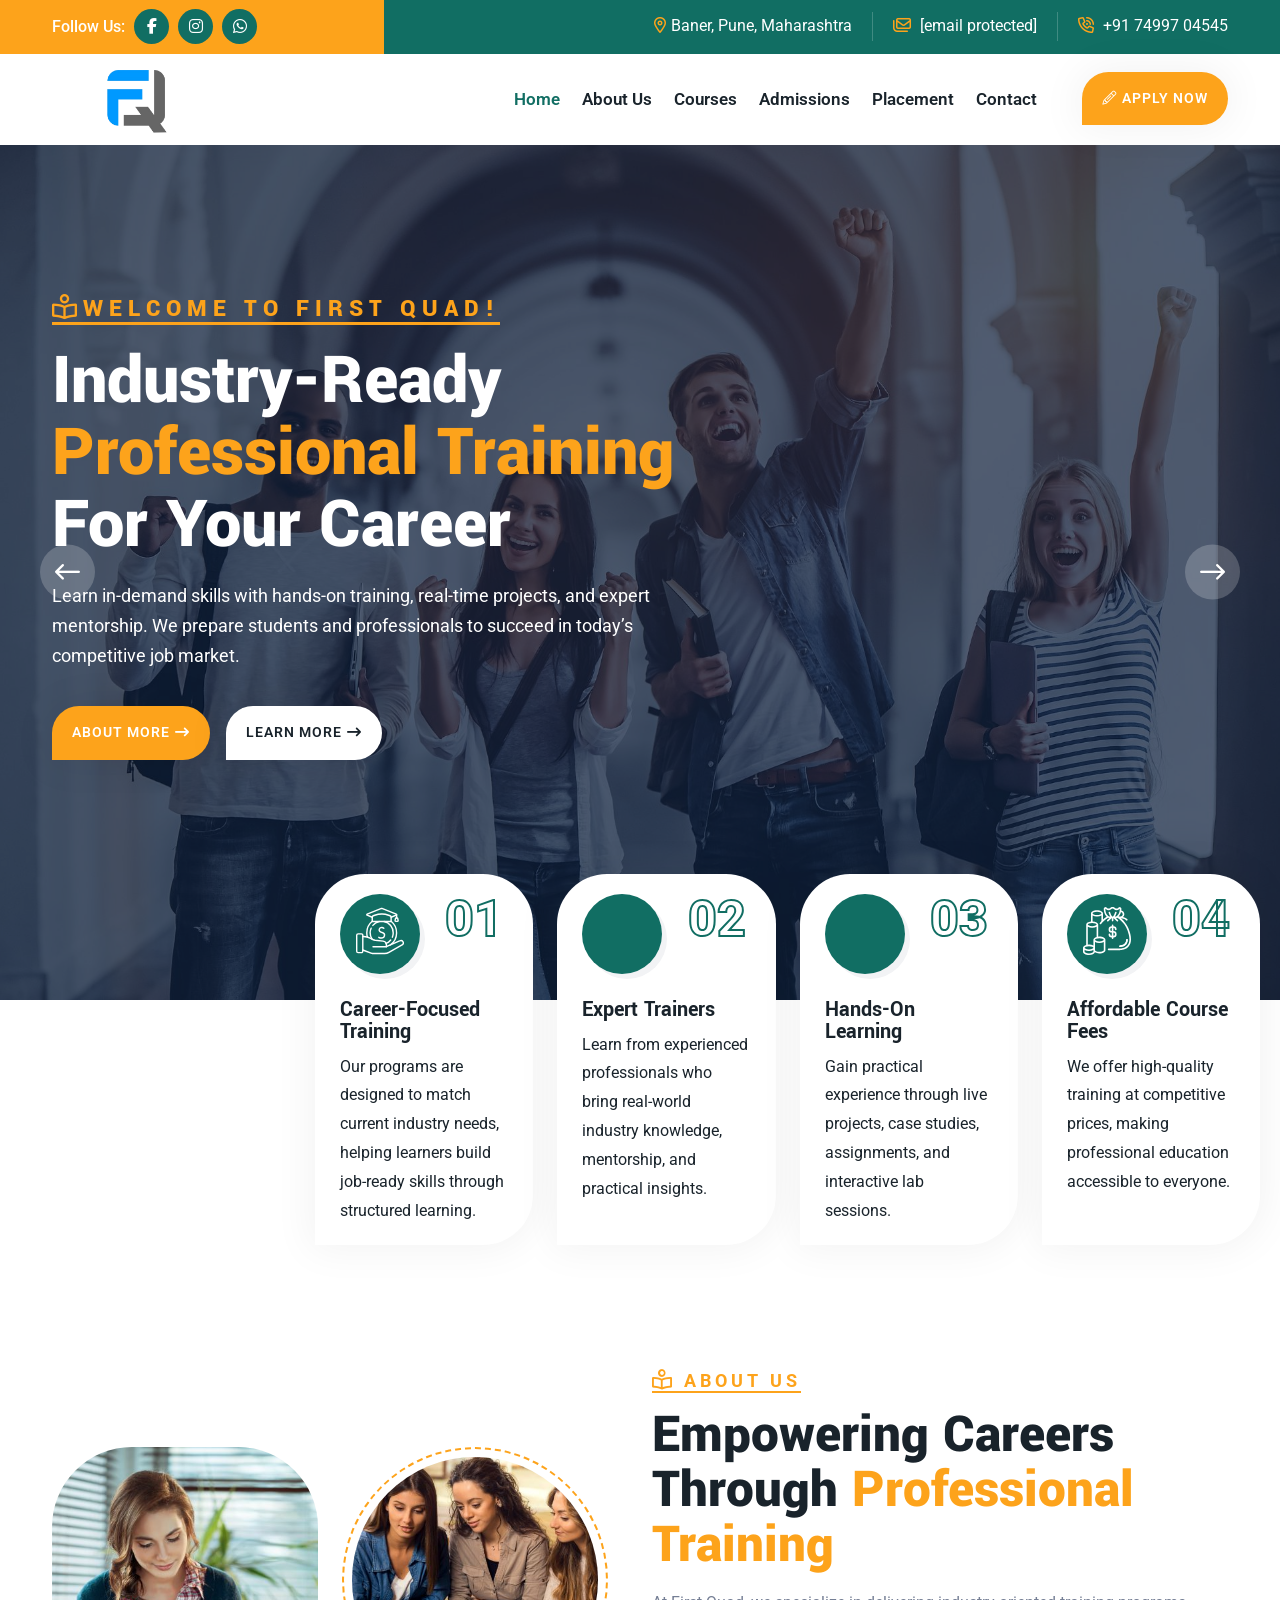
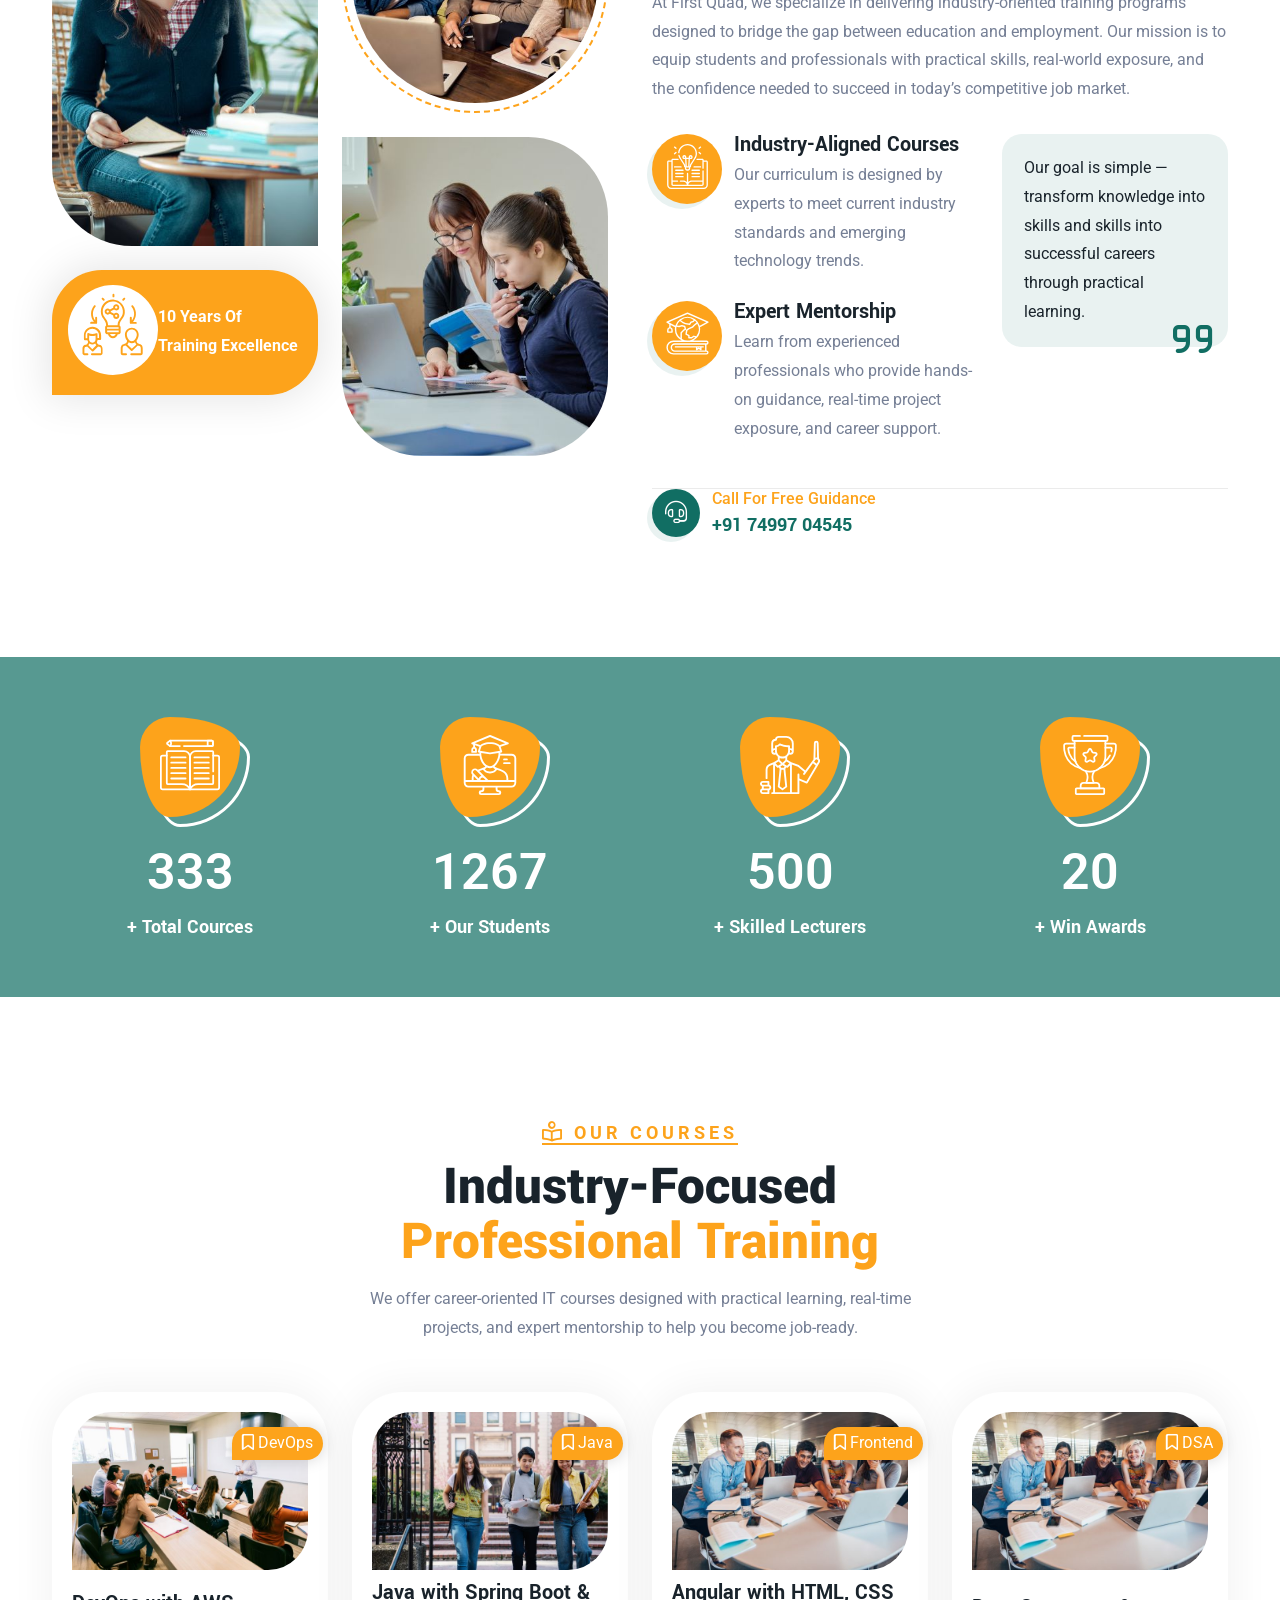
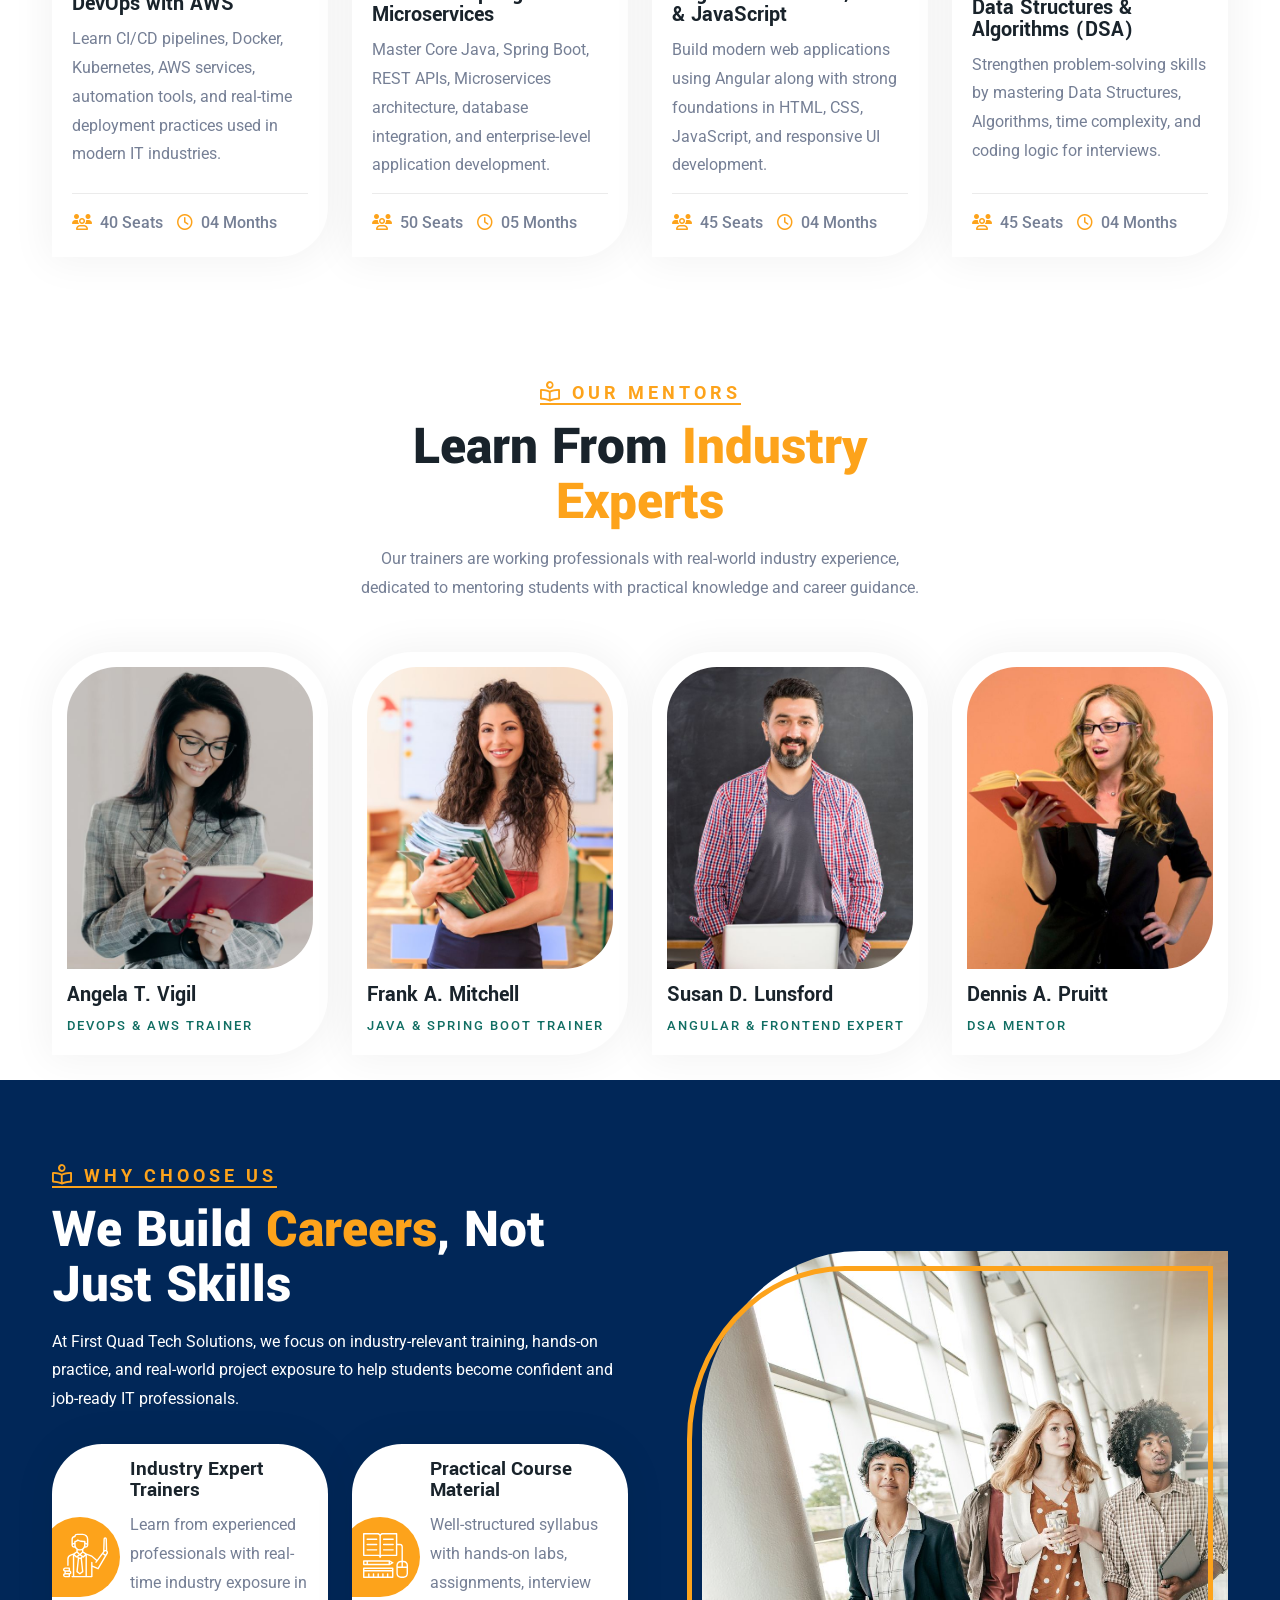
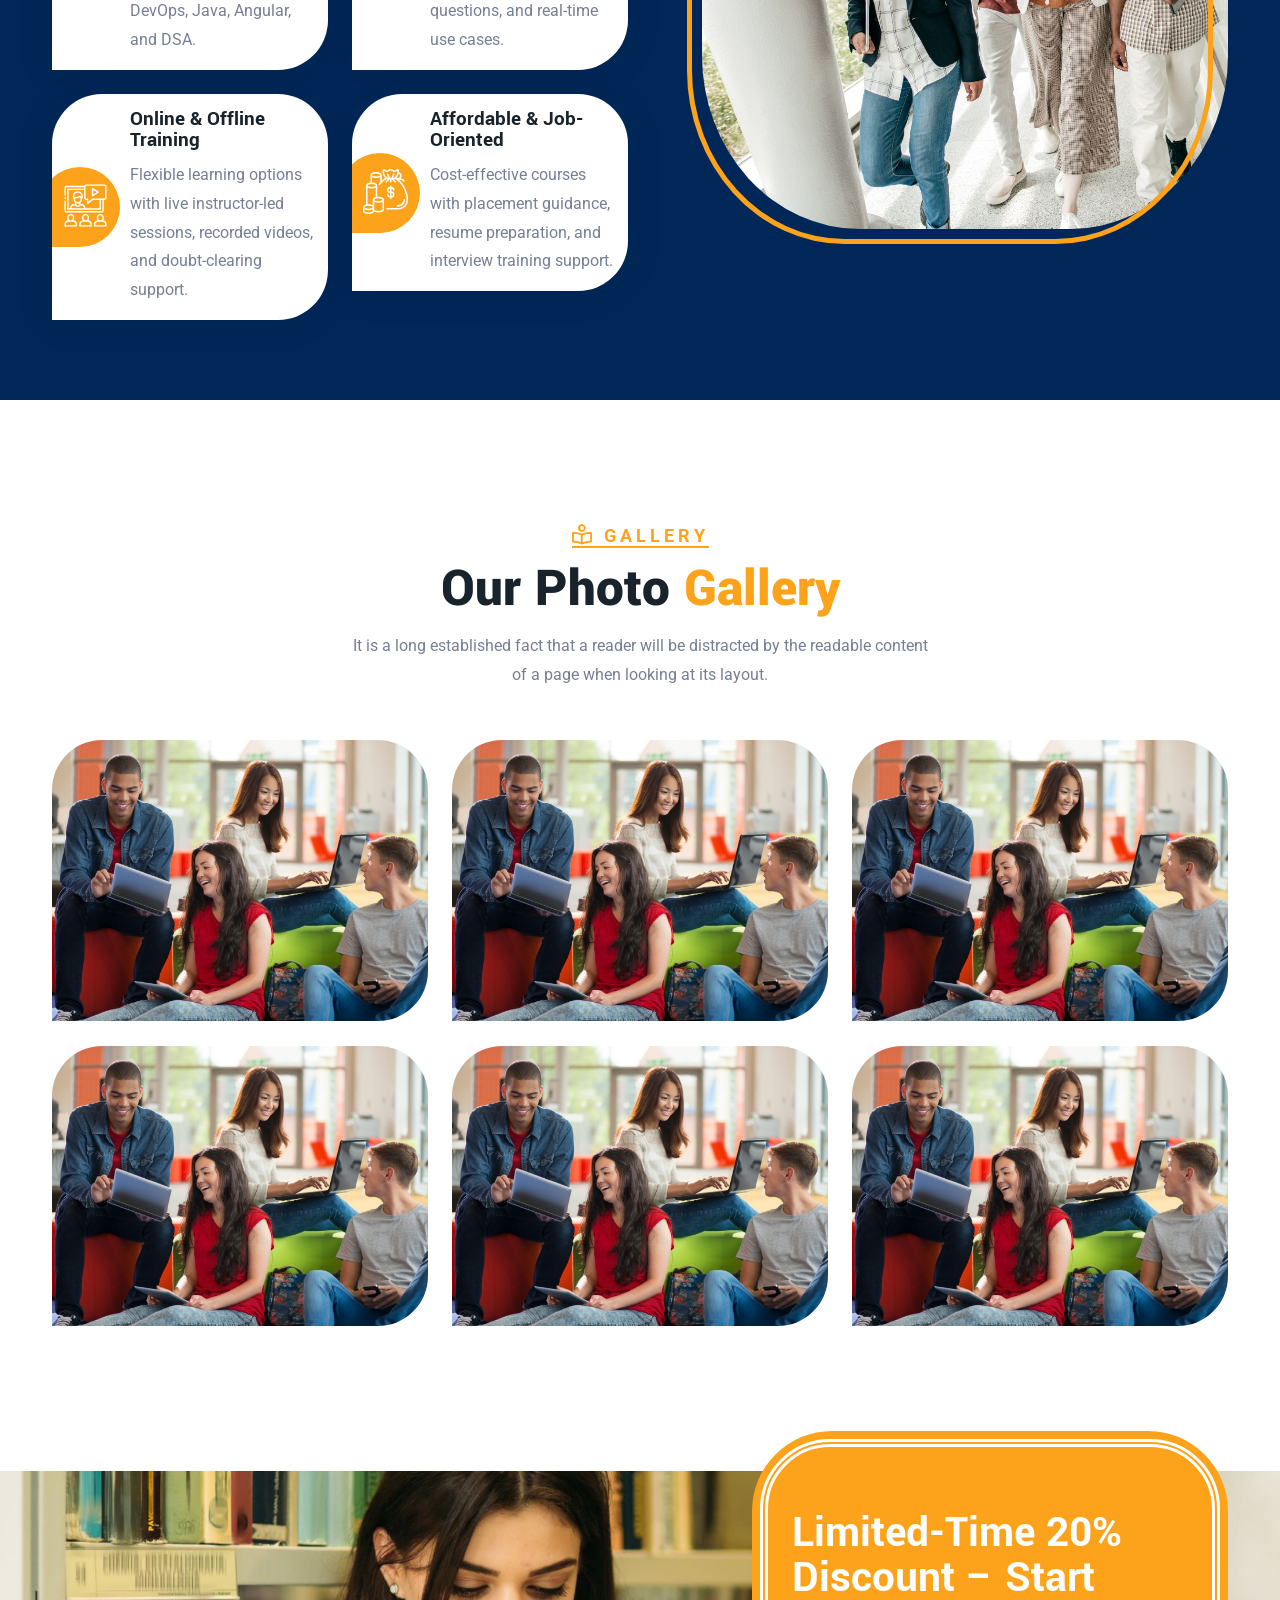
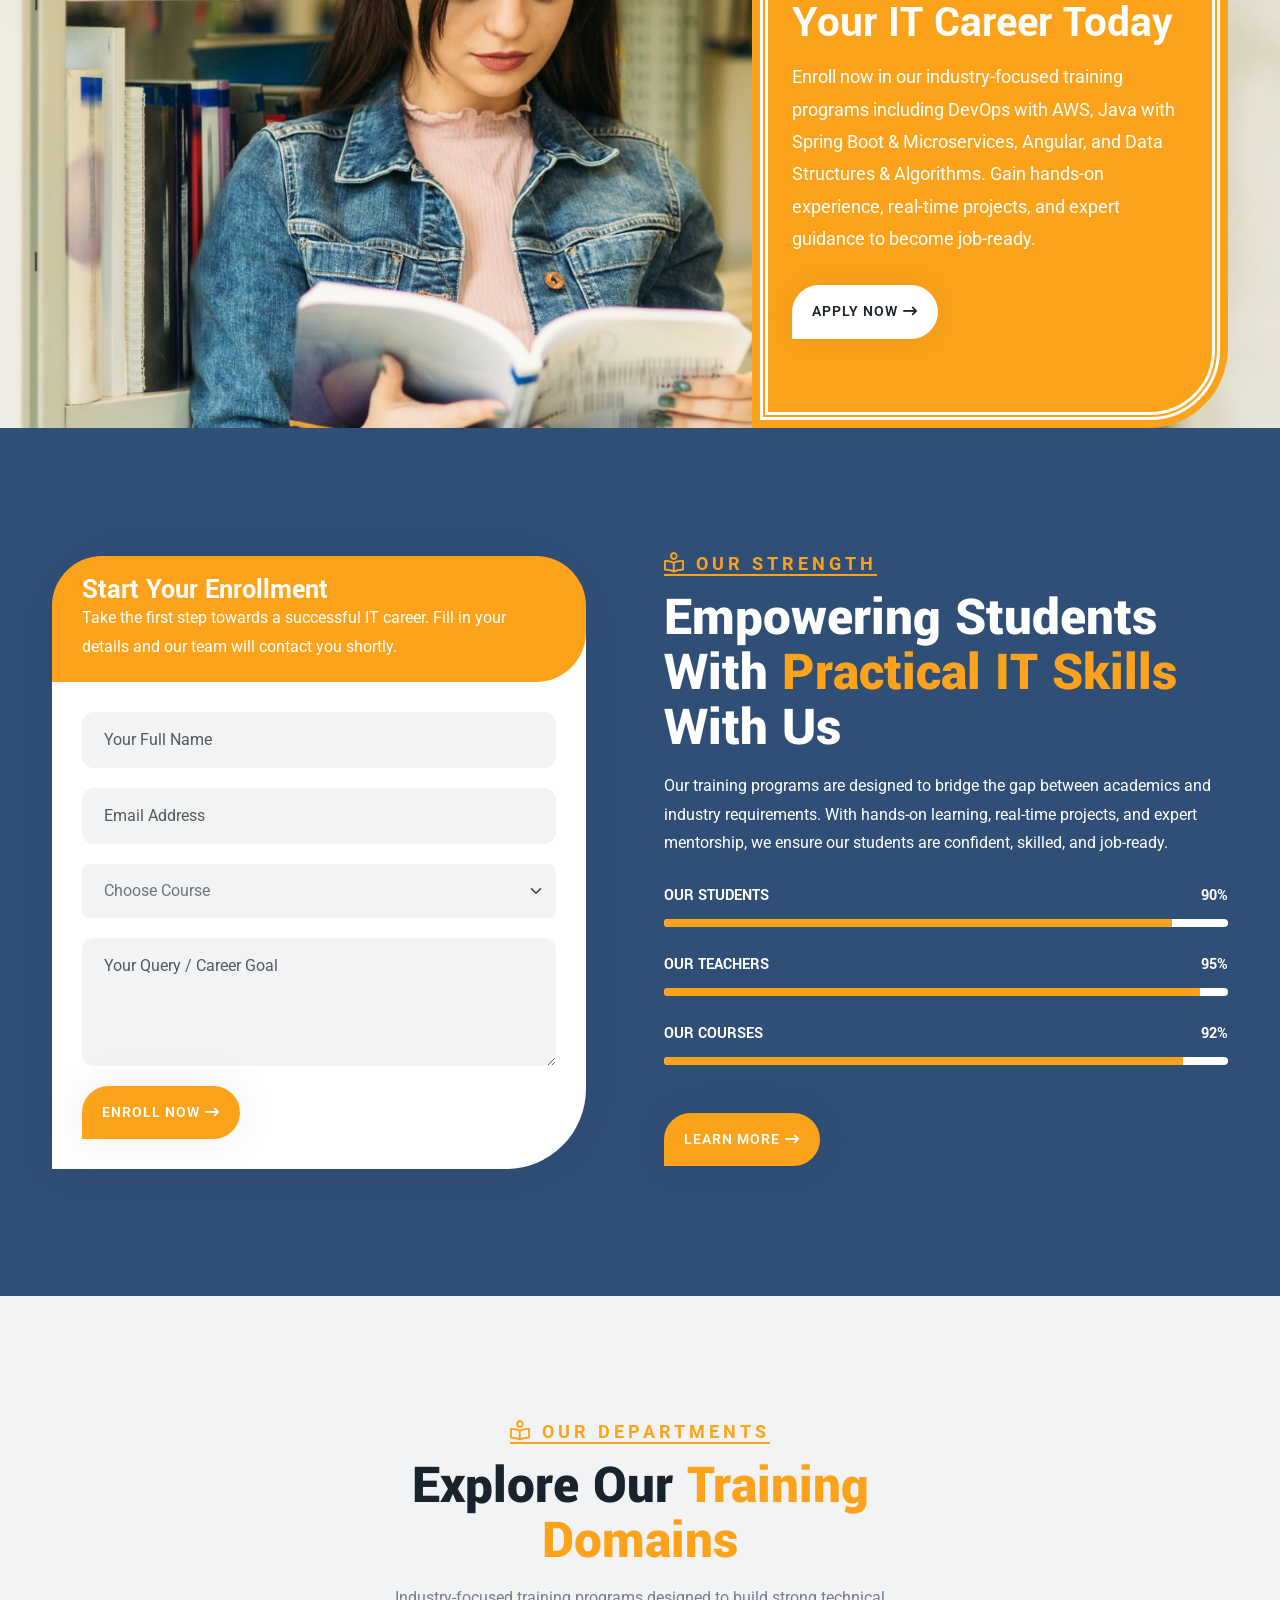
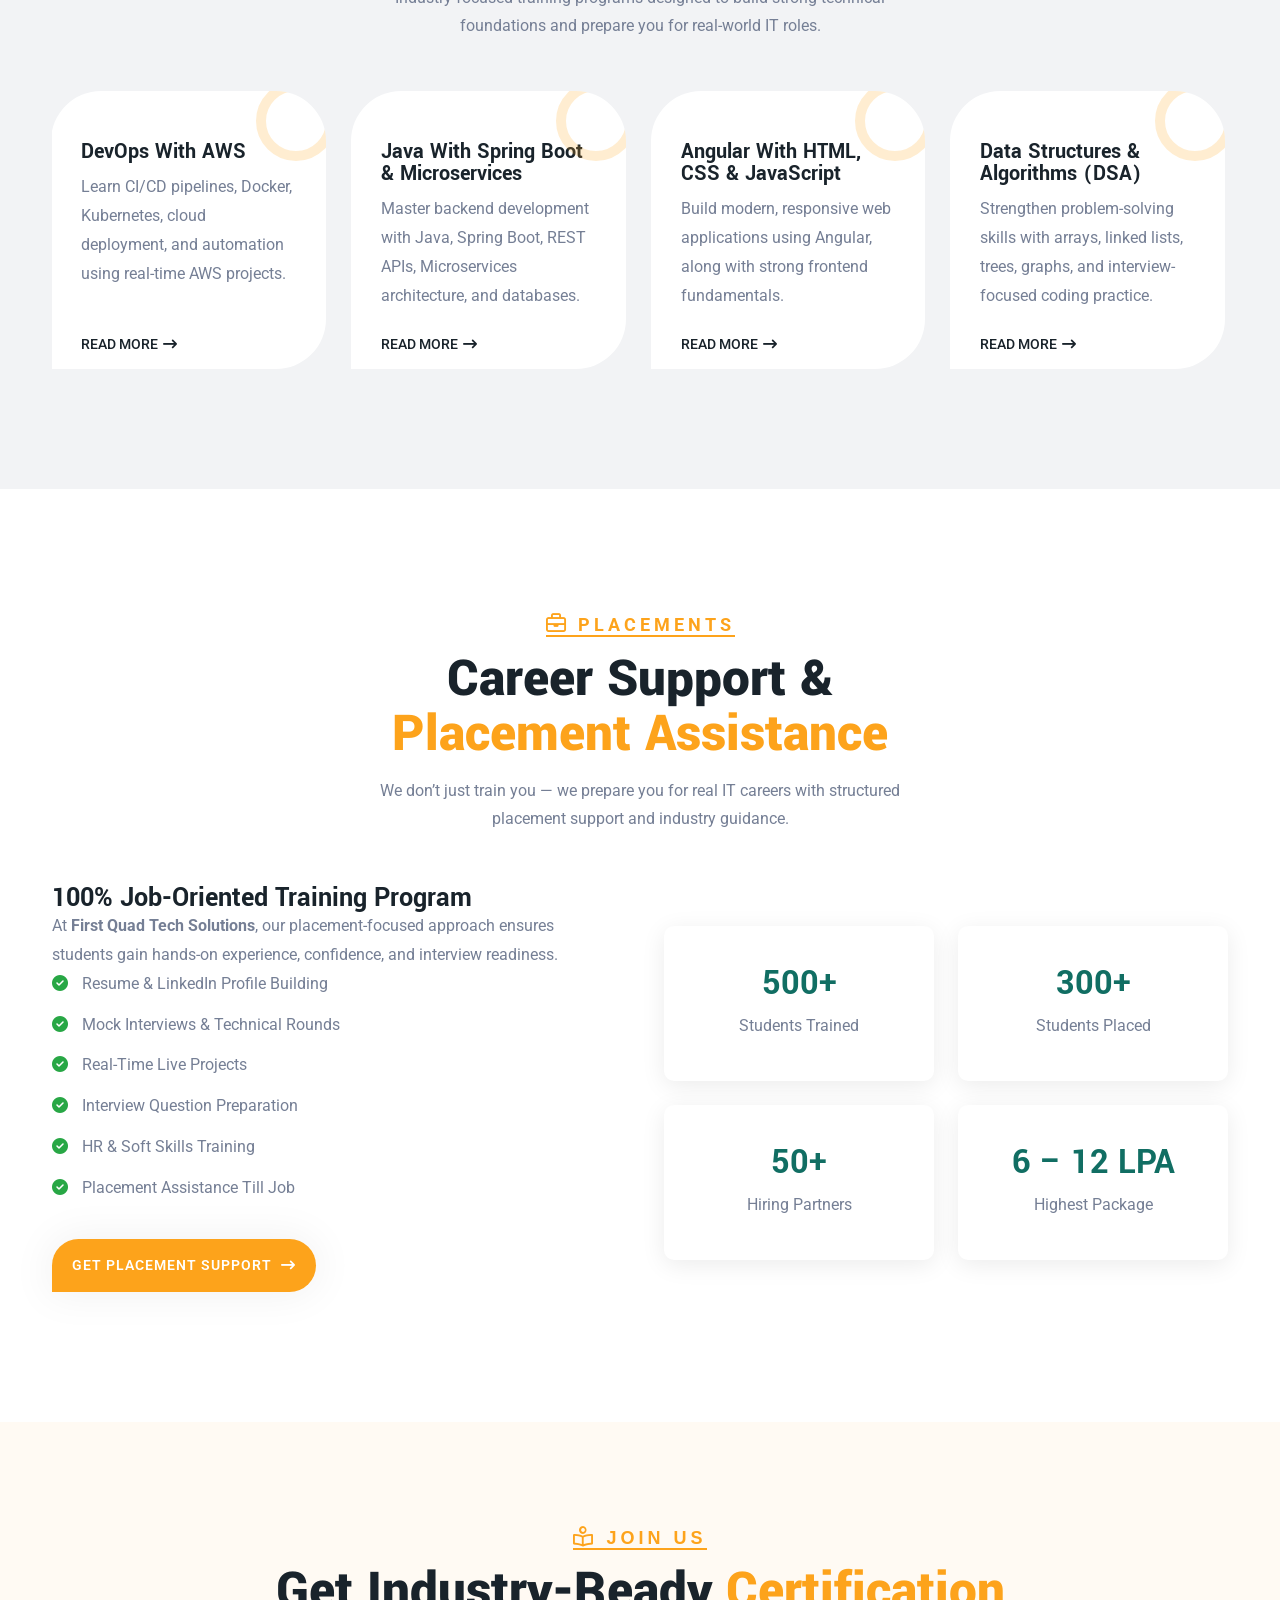
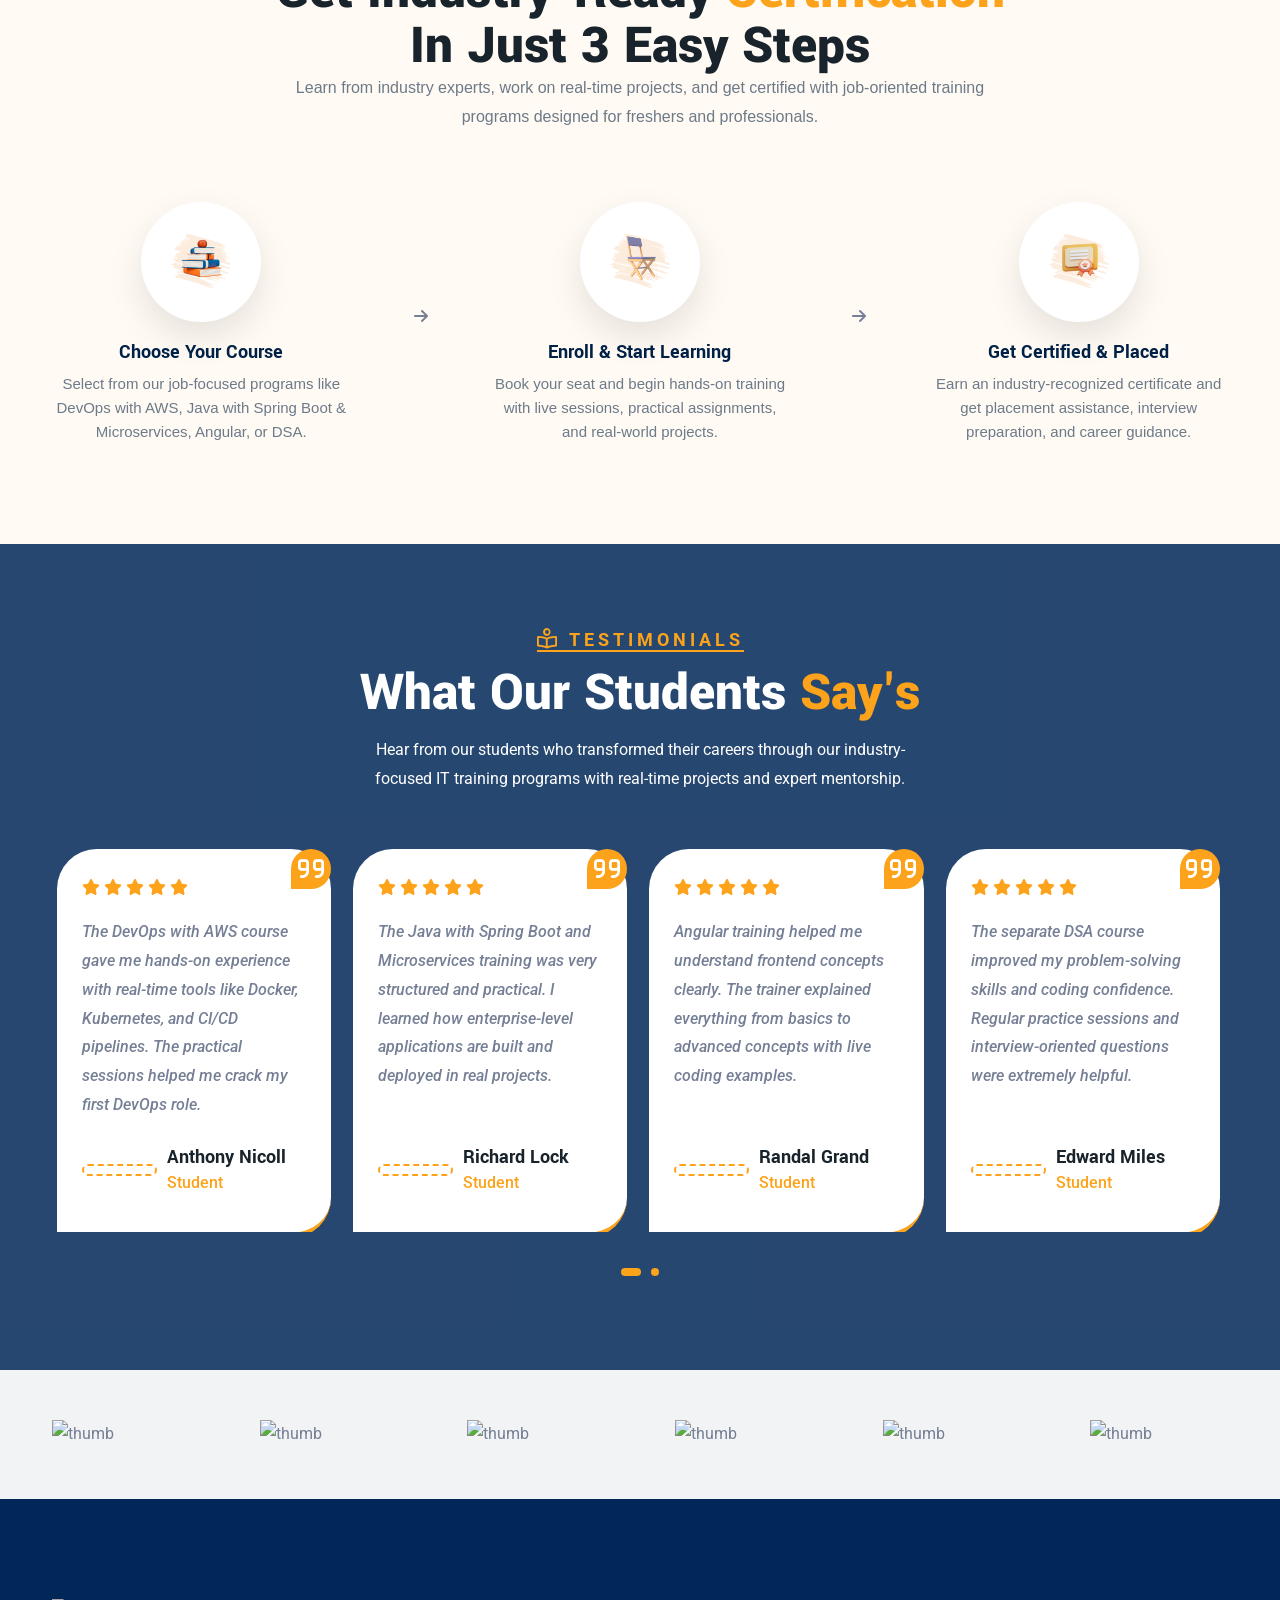
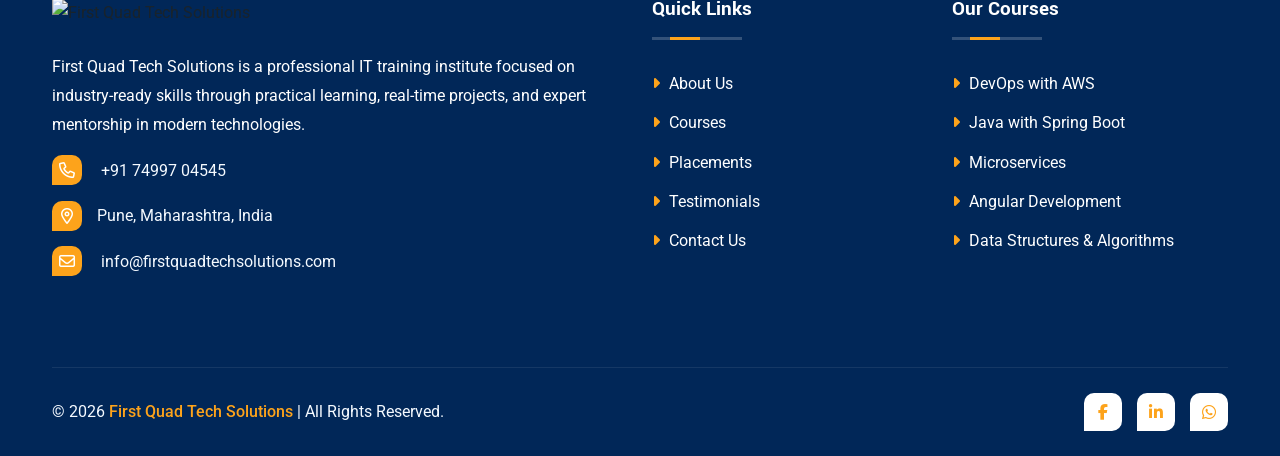
==== commit 0a4d77e5: "changes in the icon and images" ====
--- a/index.html
+++ b/index.html
@@ -379,7 +379,7 @@
                         </div>
                     </div>
                 </div>
-            </div>
+            
         </div>
         <!-- about area end -->
 
@@ -1197,10 +1197,8 @@
         <!-- department area end -->
 
         <!-- placement-area -->
-<div class="placement-area py-120">
+        <div class="placement-area py-120">
     <div class="container">
-
-        <!-- Section Heading -->
         <div class="row">
             <div class="col-lg-6 mx-auto">
                 <div class="site-heading text-center">
@@ -1217,11 +1215,7 @@
                 </div>
             </div>
         </div>
-
-        <!-- Placement Content -->
         <div class="row align-items-center g-5">
-
-            <!-- Left Content -->
             <div class="col-lg-6">
                 <div class="placement-content wow fadeInLeft" data-wow-delay=".25s">
                     <h3>100% Job-Oriented Training Program</h3>
@@ -1245,8 +1239,6 @@
                     </a>
                 </div>
             </div>
-
-            <!-- Right Stats -->
             <div class="col-lg-6">
                 <div class="placement-stats wow fadeInRight" data-wow-delay=".25s">
                     <div class="row g-4">
@@ -1284,25 +1276,26 @@
             </div>
 
         </div>
-
     </div>
-</div>
-<!-- placement-area end -->
-
-<!-- <section class="el-joinus-section"> -->
-<div class="join-steps py-120">
-  <div class="container">
-
-    <span class="join-tag">Join Us</span>
-    <h2 class="join-title">Get Industry-Ready Certification In Just 3 Easy Steps</h2>
+        </div>
+        <!-- placement-area end -->
+
+        <!-- join-steps -->
+        <div class="join-steps py-120">
+            <div class="container">
+
+                <span class="site-title-tagline">
+                        <i class="far fa-book-open-reader"></i> Join Us
+                    </span>
+                <h2 class="site-title">
+                       Get Industry-Ready <span>Certification</span> <br>In Just 3 Easy Steps
+                    </h2>
     <p class="join-desc">
       Learn from industry experts, work on real-time projects, and get certified
       with job-oriented training programs designed for freshers and professionals.
     </p>
 
     <div class="steps-wrapper">
-
-      <!-- Step 1 -->
       <div class="step-box">
         <div class="step-icon">
           <img src="img/certificate/join-1-1.png" alt="">
@@ -1313,11 +1306,9 @@
           Spring Boot & Microservices, Angular, or DSA.
         </p>
       </div>
-
-      <!-- Arrow -->
-      <div class="arrow arrow-right"></div>
-
-      <!-- Step 2 -->
+      <div class="arrow arrow-right">
+  <i class="fas fa-arrow-right"></i>
+</div>
       <div class="step-box">
         <div class="step-icon">
           <img src="img/certificate/join-2-1.png" alt="">
@@ -1329,10 +1320,9 @@
         </p>
       </div>
 
-      <!-- Arrow -->
-      <div class="arrow arrow-left"></div>
-
-      <!-- Step 3 -->
+         <div class="arrow arrow-right">
+  <i class="fas fa-arrow-right"></i>
+</div>
       <div class="step-box">
         <div class="step-icon">
           <img src="img/certificate/join-3-1.png" alt="">
@@ -1346,13 +1336,7 @@
 
     </div>
   </div>
-  </div>
-</section>
-
-
-<!-- </section> -->
-
-
+        </div>
 
         <!-- testimonial area -->
         <div class="testimonial-area ts-bg pt-80 pb-80">
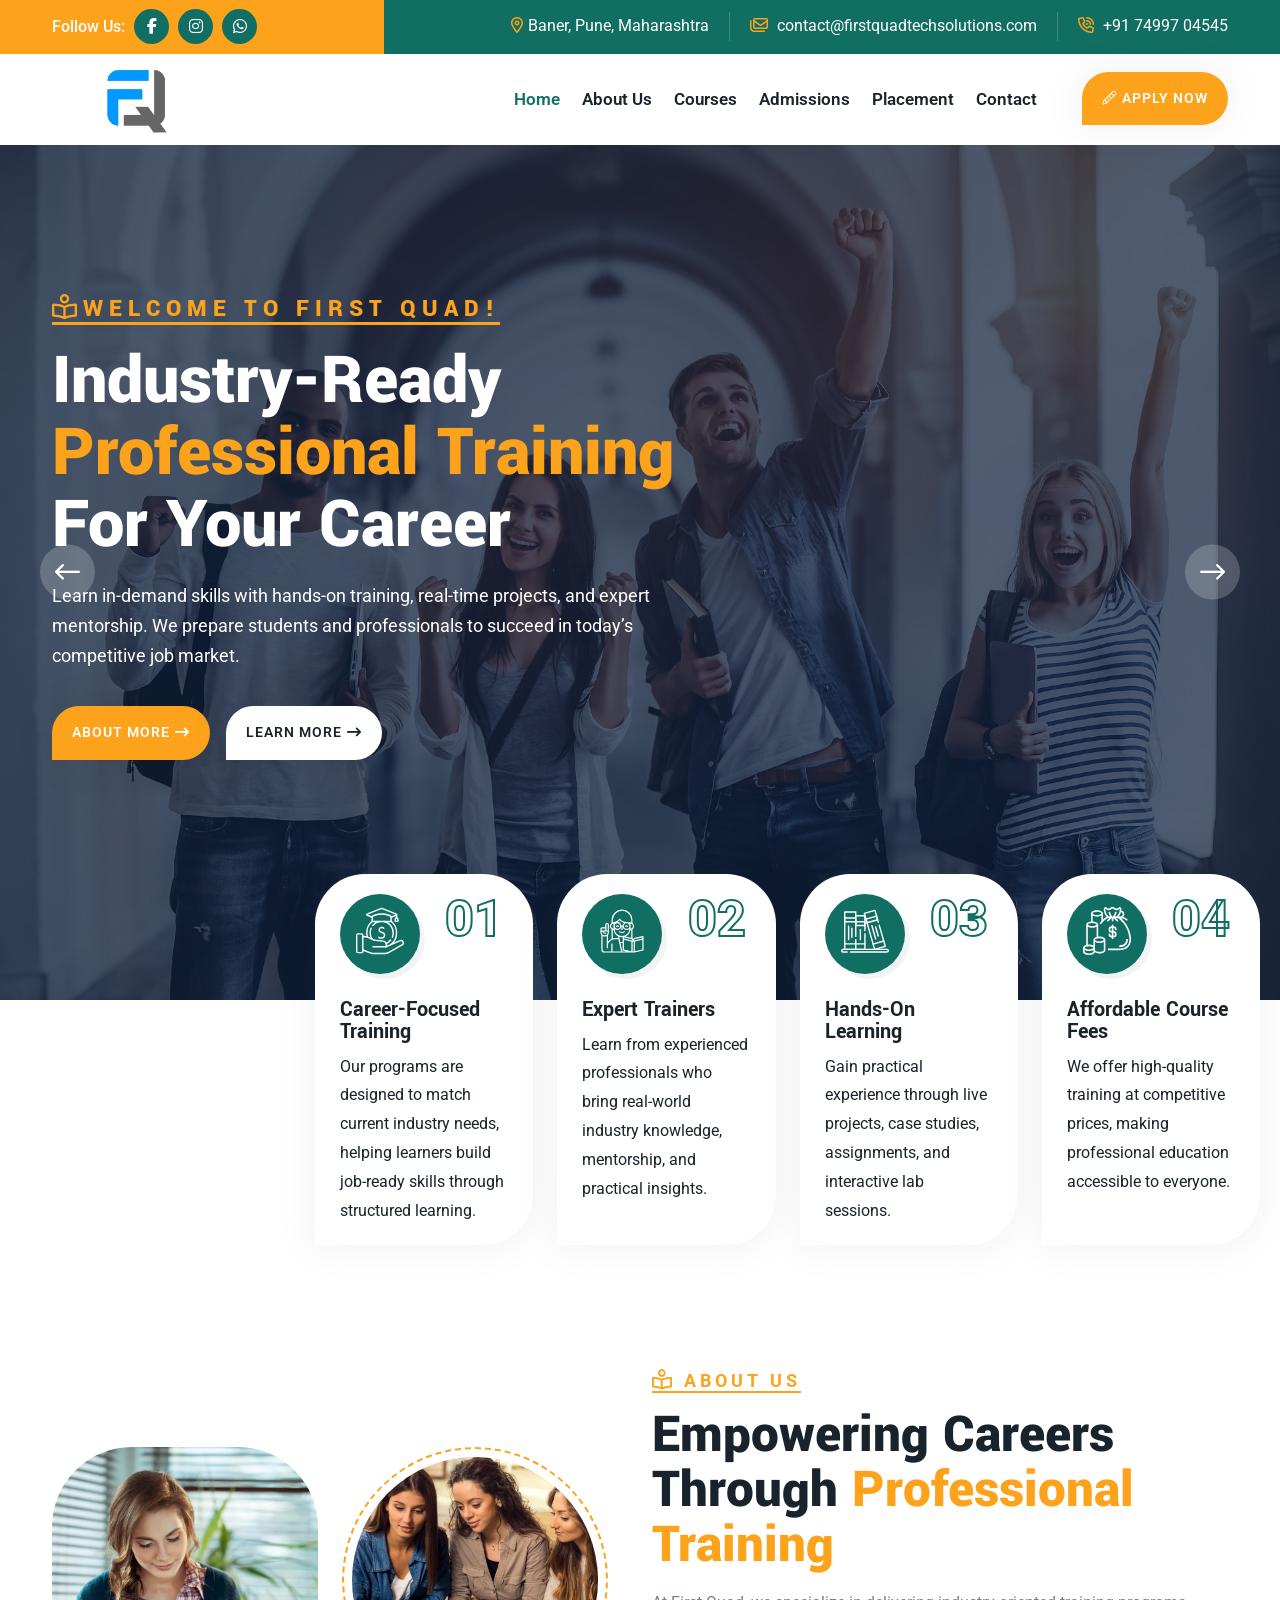
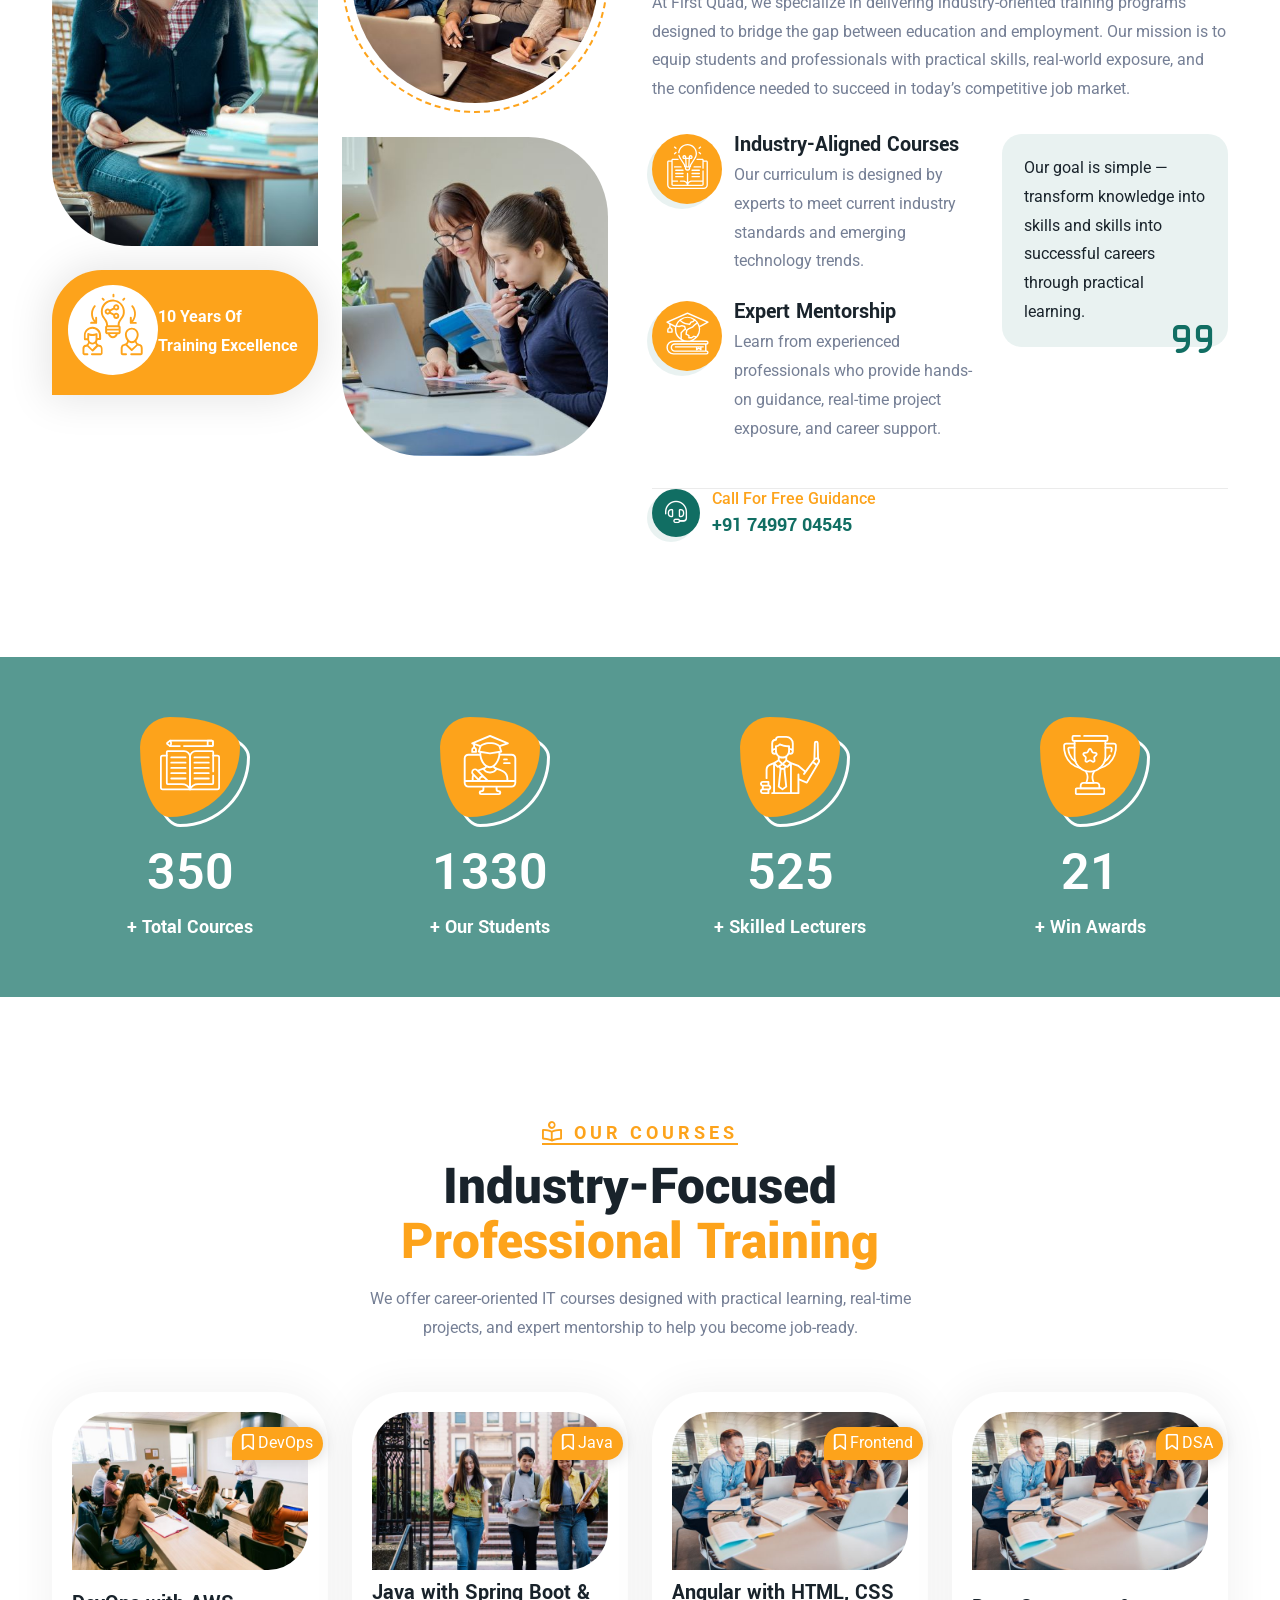
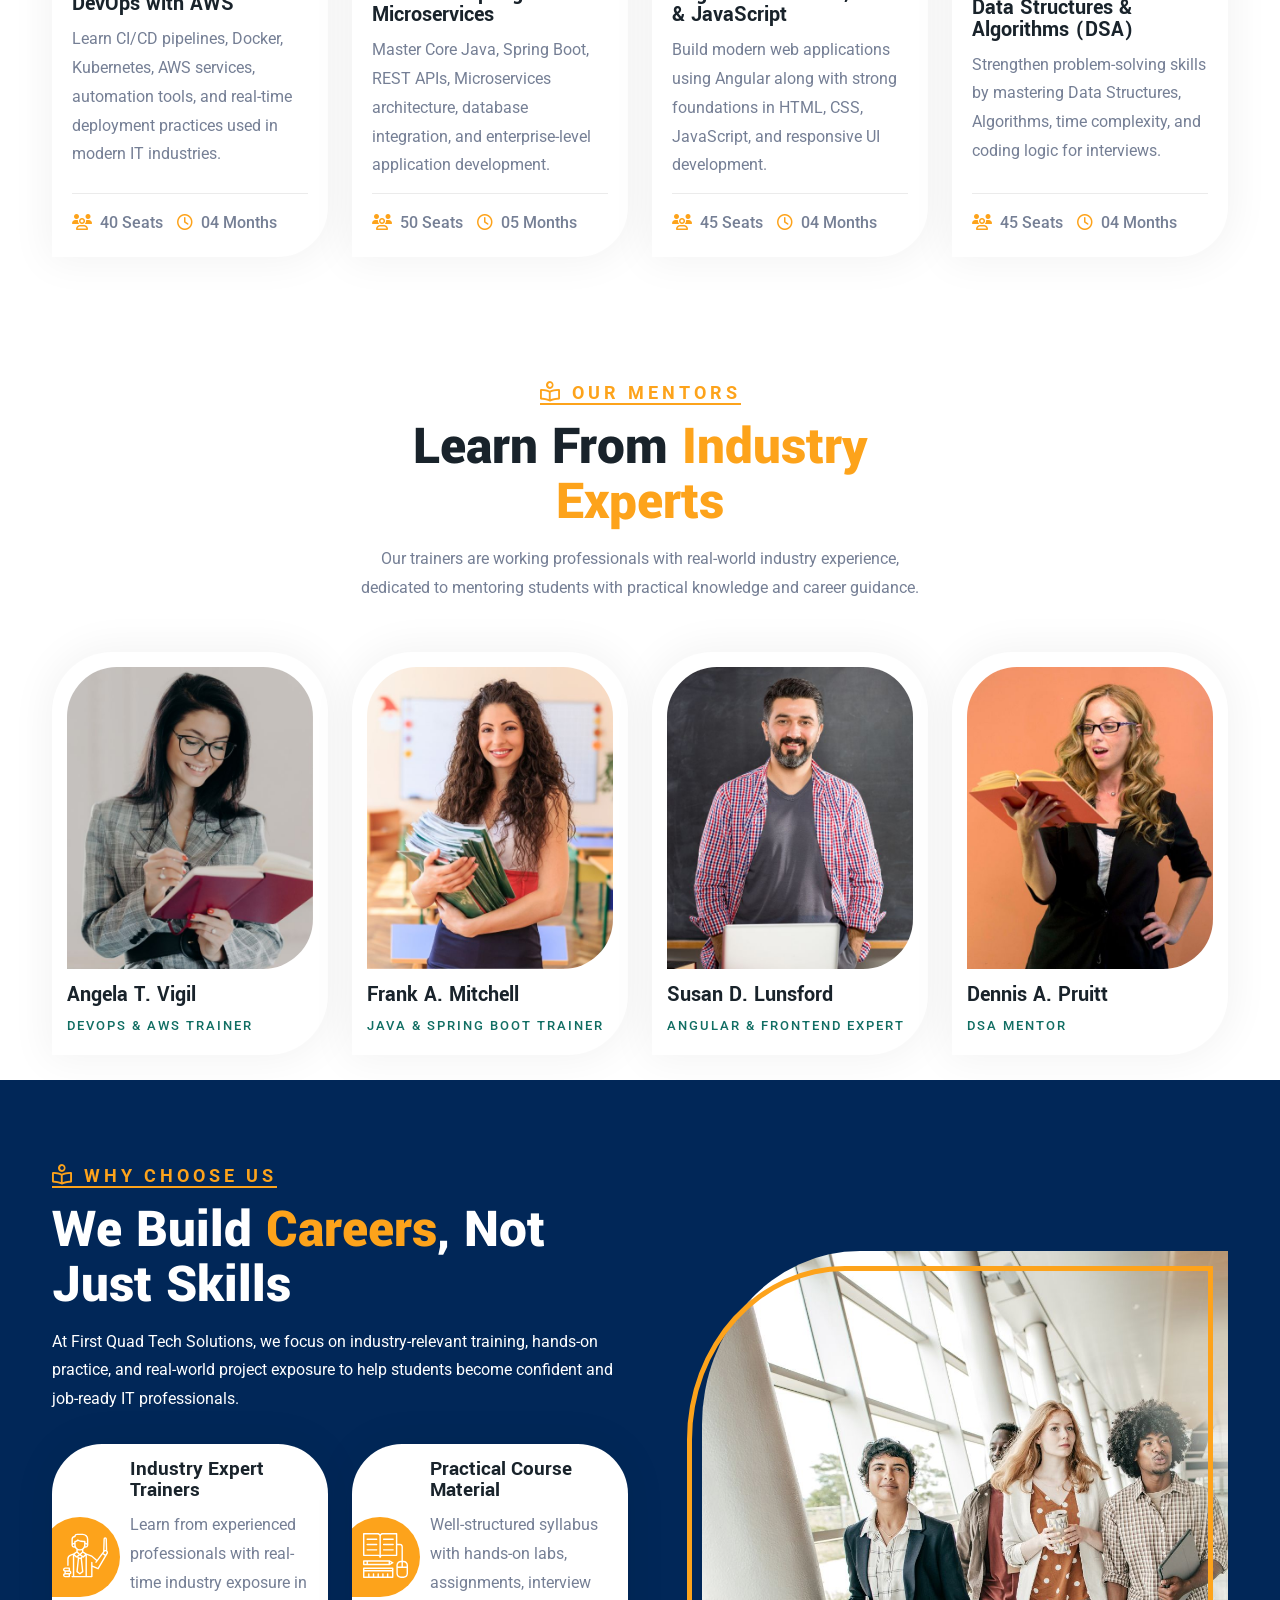
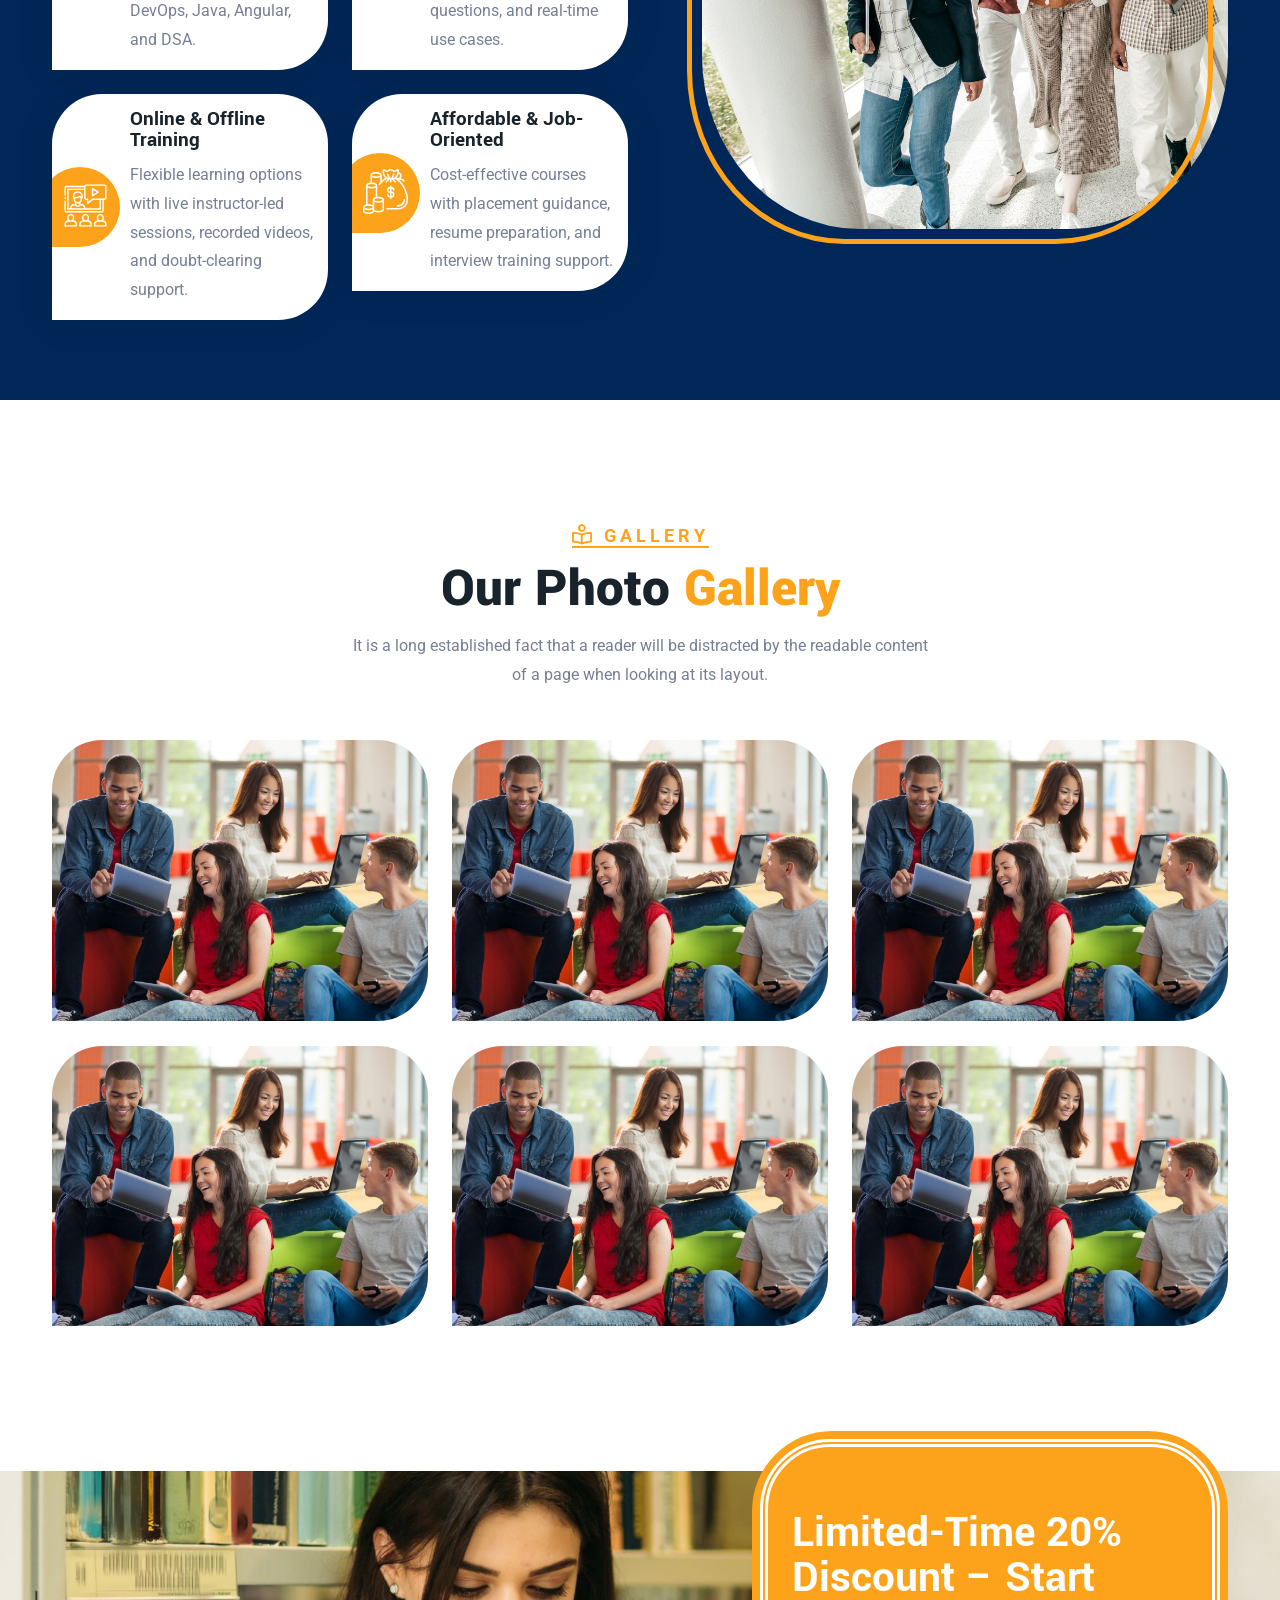
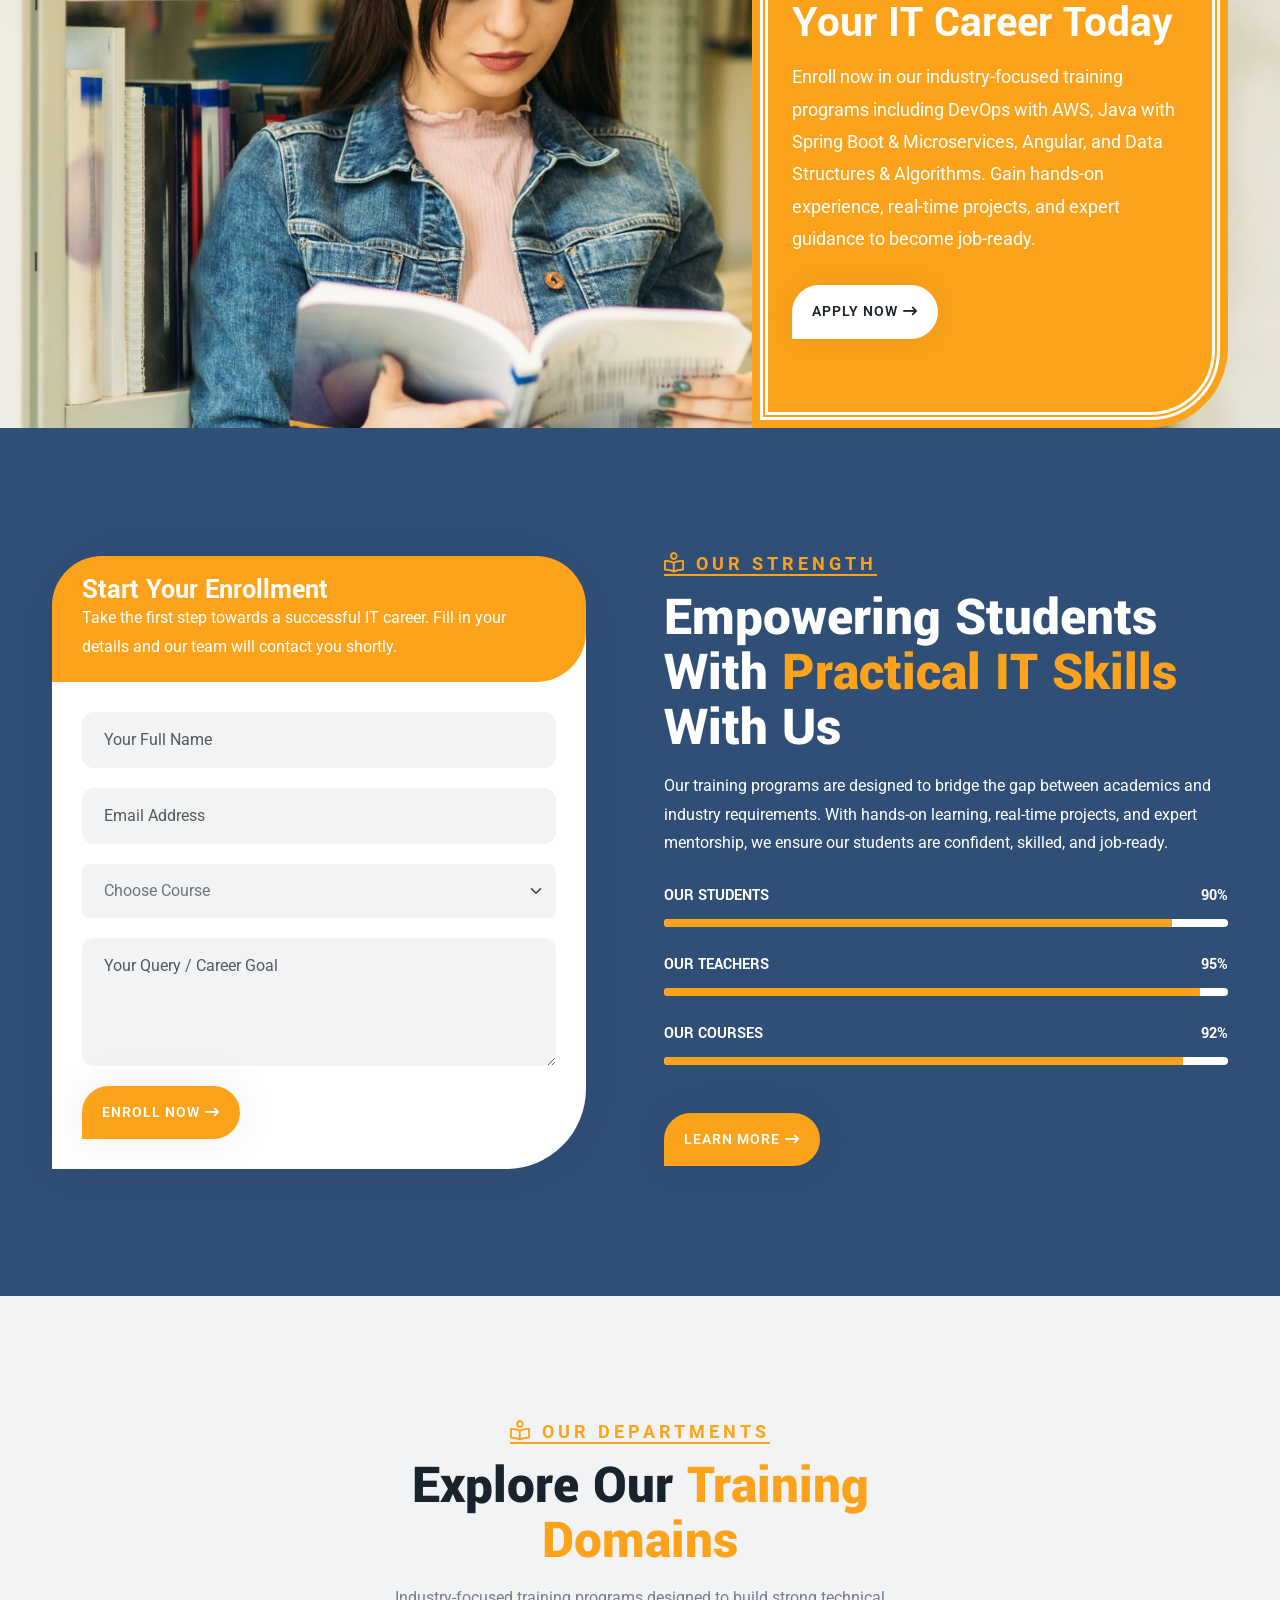
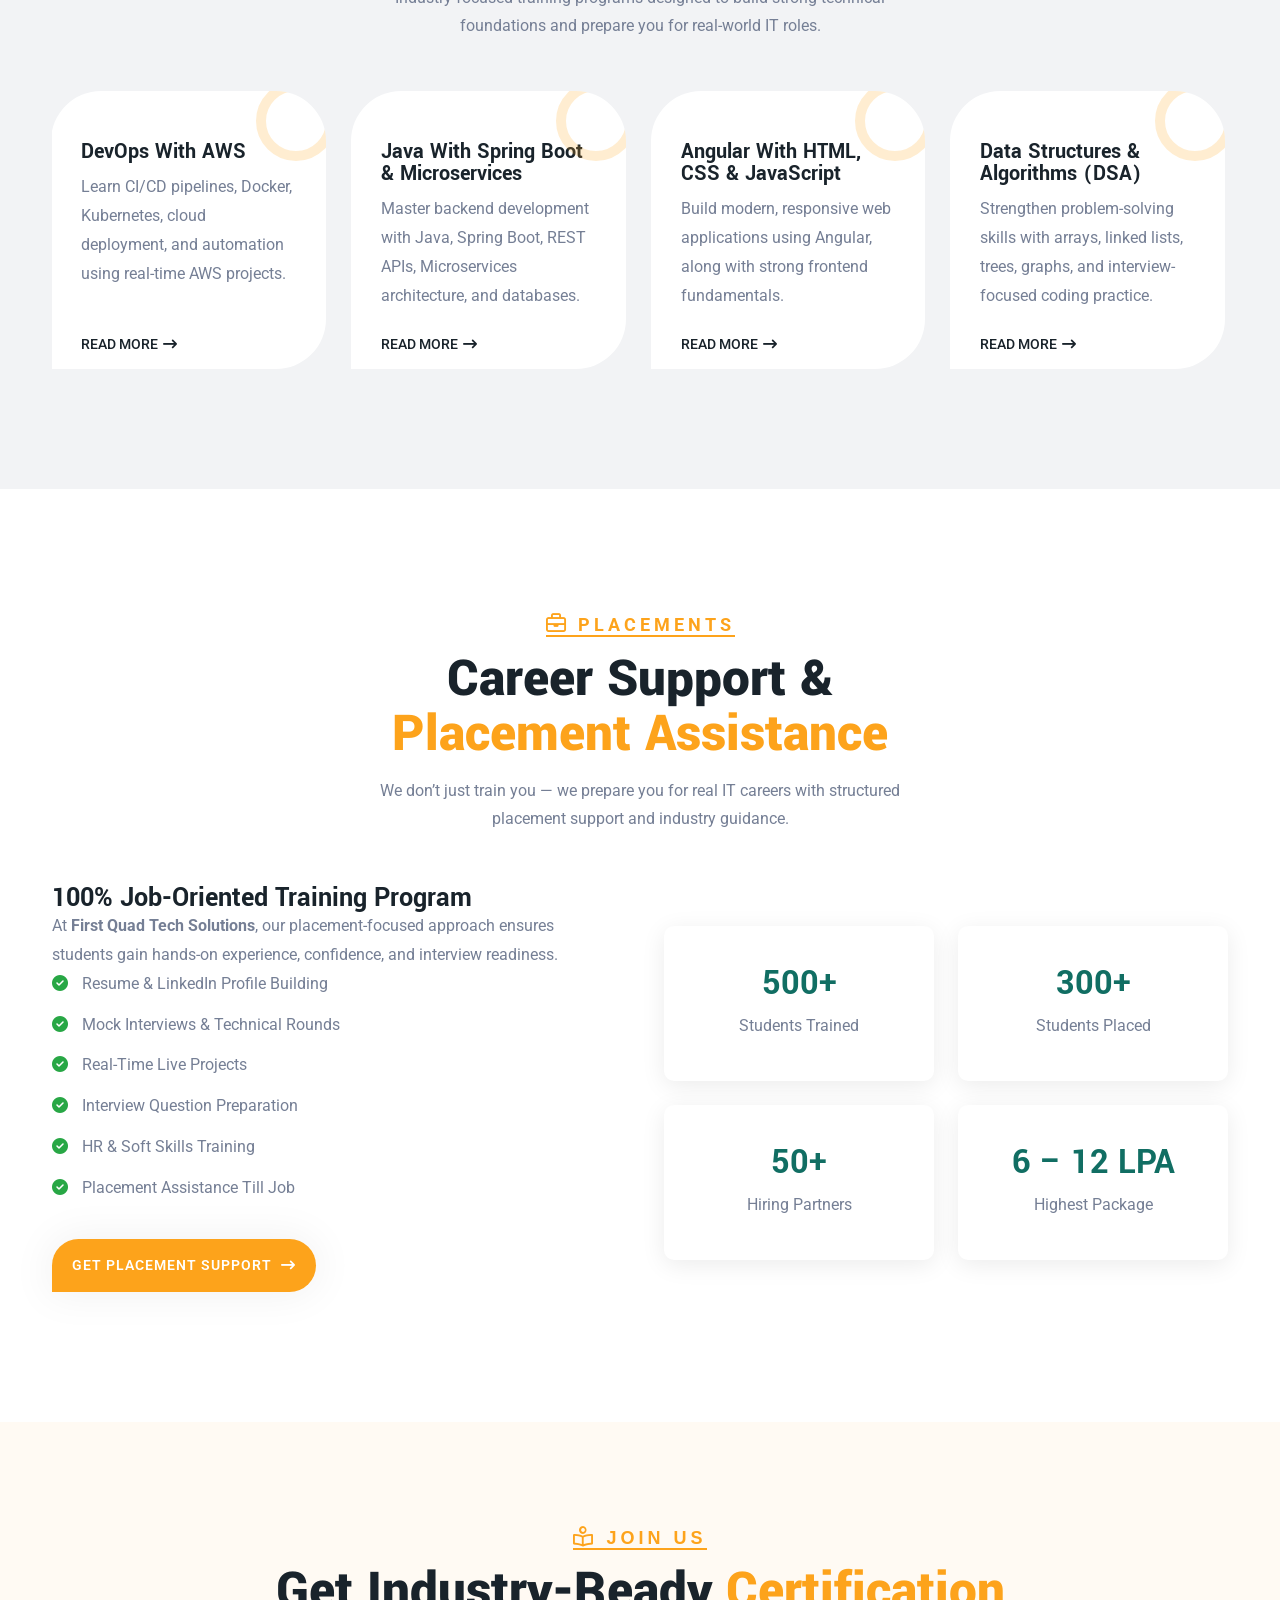
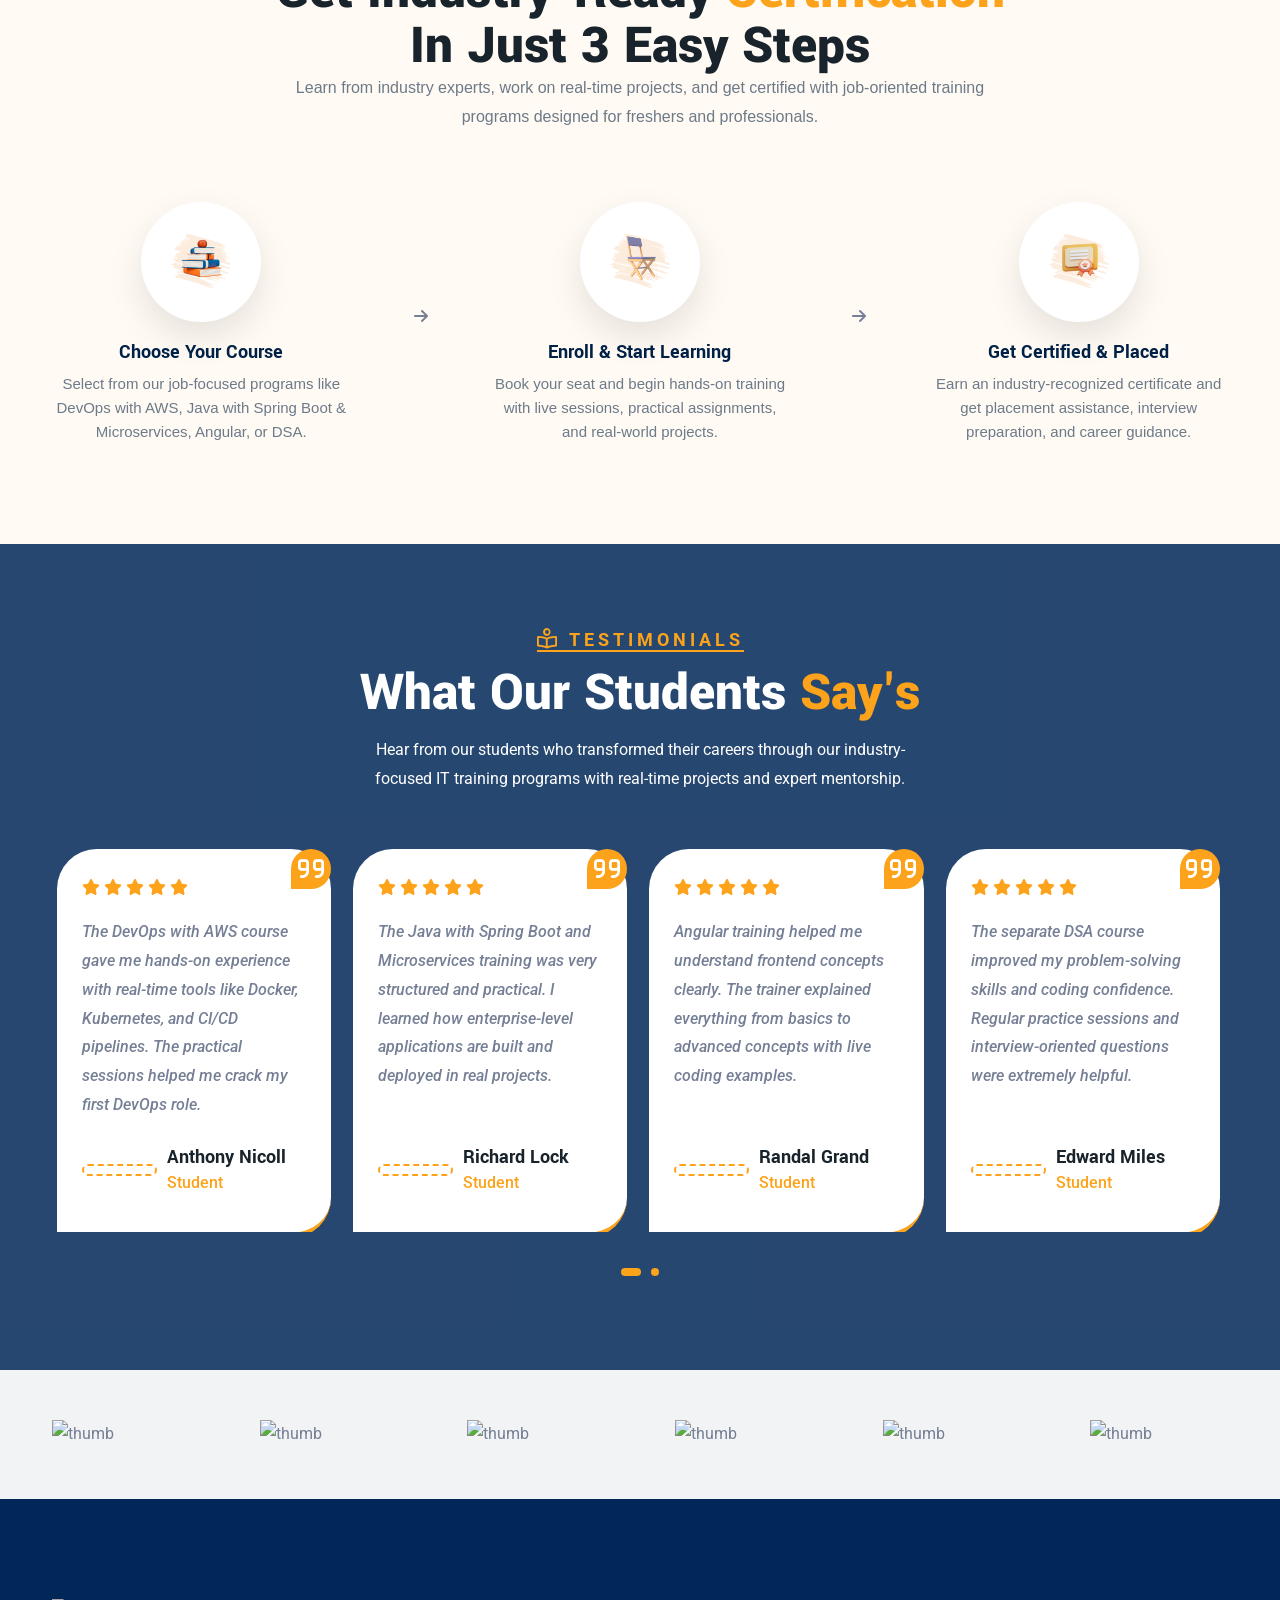
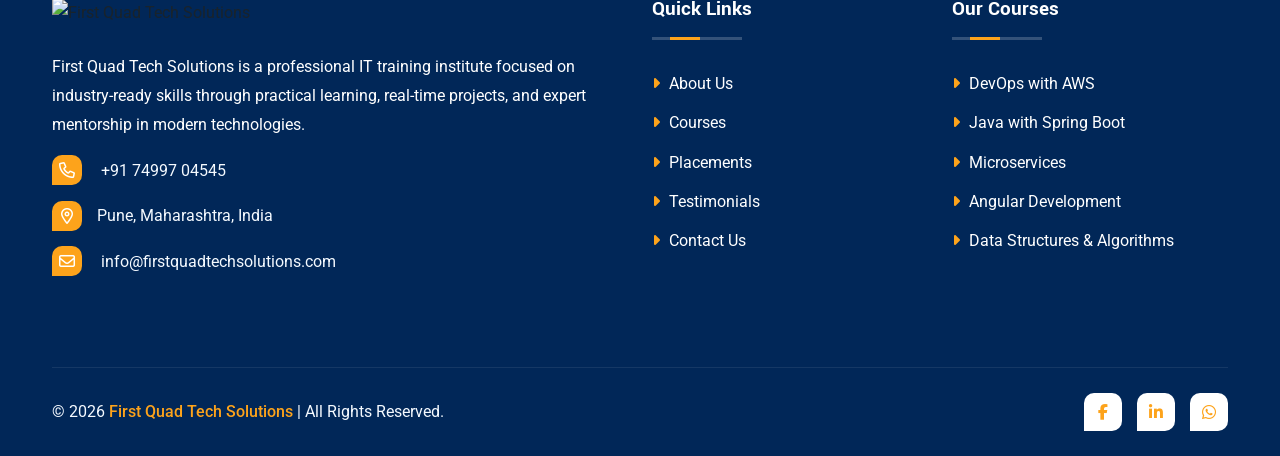
==== commit aaa05224: "changes changes" ====
--- a/index.html
+++ b/index.html
@@ -60,7 +60,8 @@
                                     <a href="#"><i class="far fa-location-dot"></i>Baner, Pune, Maharashtra</a>
                                 </li>
                                 <li>
-                                    <a href="/cdn-cgi/l/email-protection#70191e161f301508111d001c155e131f1d"><i class="far fa-envelopes"></i> <span class="__cf_email__" data-cfemail="2b42454d446b4e534a465b474e05484446">[email&#160;protected]</span></a>
+                                    <a href="mailTo: contact@firstquadtechsolutions.com"><i class="far fa-envelopes"></i> 
+                                      <span class="__cf_email__" data-cfemail="2b42454d446b4e534a465b474e05484446">contact@firstquadtechsolutions.com</span></a>
                                 </li>
                                 <li>
                                     <a href="tel:+91 74997 04545"><i class="far fa-phone-volume"></i> +91 74997 04545</a>
@@ -94,22 +95,22 @@
                                 <a class="nav-link active" href="#">Home</a>
                             </li>
                              <li class="nav-item">
-                                <a class="nav-link " href="#">About Us</a>
+                                <a class="nav-link " href="#aboutus">About Us</a>
                             </li>
                              <li class="nav-item">
-                                <a class="nav-link " href="#">Courses</a>
+                                <a class="nav-link " href="#courses">Courses</a>
                             </li>
                              <li class="nav-item">
-                                <a class="nav-link " href="#">Admissions</a>
+                                <a class="nav-link " href="#admissions">Admissions</a>
                             </li>
                              <li class="nav-item">
-                                <a class="nav-link " href="#">Placement</a>
+                                <a class="nav-link " href="#placement">Placement</a>
                             </li>
                              <!-- <li class="nav-item">
                                 <a class="nav-link " href="#">Blogs</a>
                             </li> -->
                              <li class="nav-item">
-                                <a class="nav-link " href="#">Contact</a>
+                                <a class="nav-link " href="#contact">Contact</a>
                             </li>
                         </ul>
                         <div class="nav-right">
@@ -146,7 +147,7 @@
     <main class="main">
 
         <!-- hero slider -->
-        <div class="hero-section">
+        <div class="hero-section" id="home">
             <div class="hero-slider owl-carousel owl-theme">
                 <div class="hero-single" style="background: url(img/slider-1.jpg)">
                     <div class="container">
@@ -296,7 +297,7 @@
 
 
         <!-- about area -->
-        <div class="about-area py-120">
+        <div class="about-area py-120" id="aboutus">
             <div class="container">
                 <div class="row g-4 align-items-center">
                     <div class="col-lg-6">
@@ -439,7 +440,7 @@
 
 
         <!-- course-area -->
-        <div class="course-area py-120">
+        <div class="course-area py-120" id="courses">
             <div class="container">
                 <div class="row">
                     <div class="col-lg-6 mx-auto">
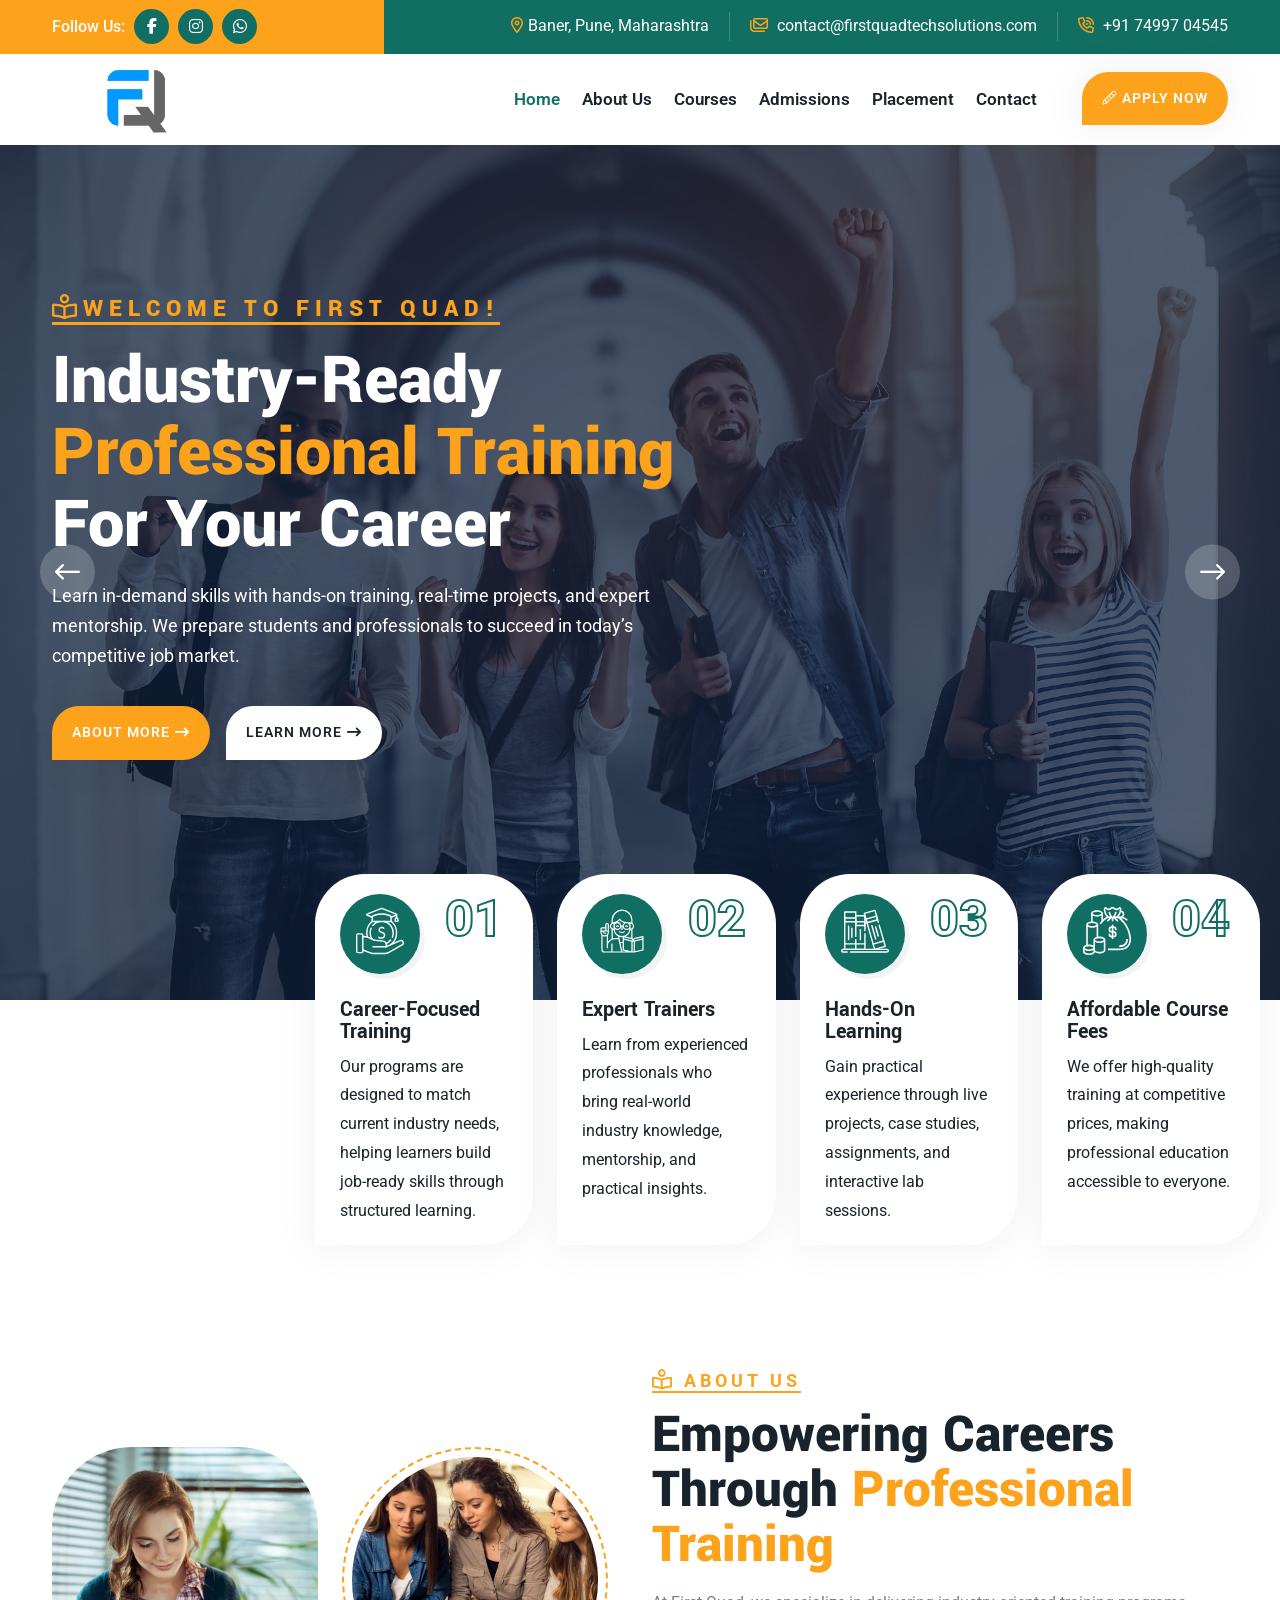
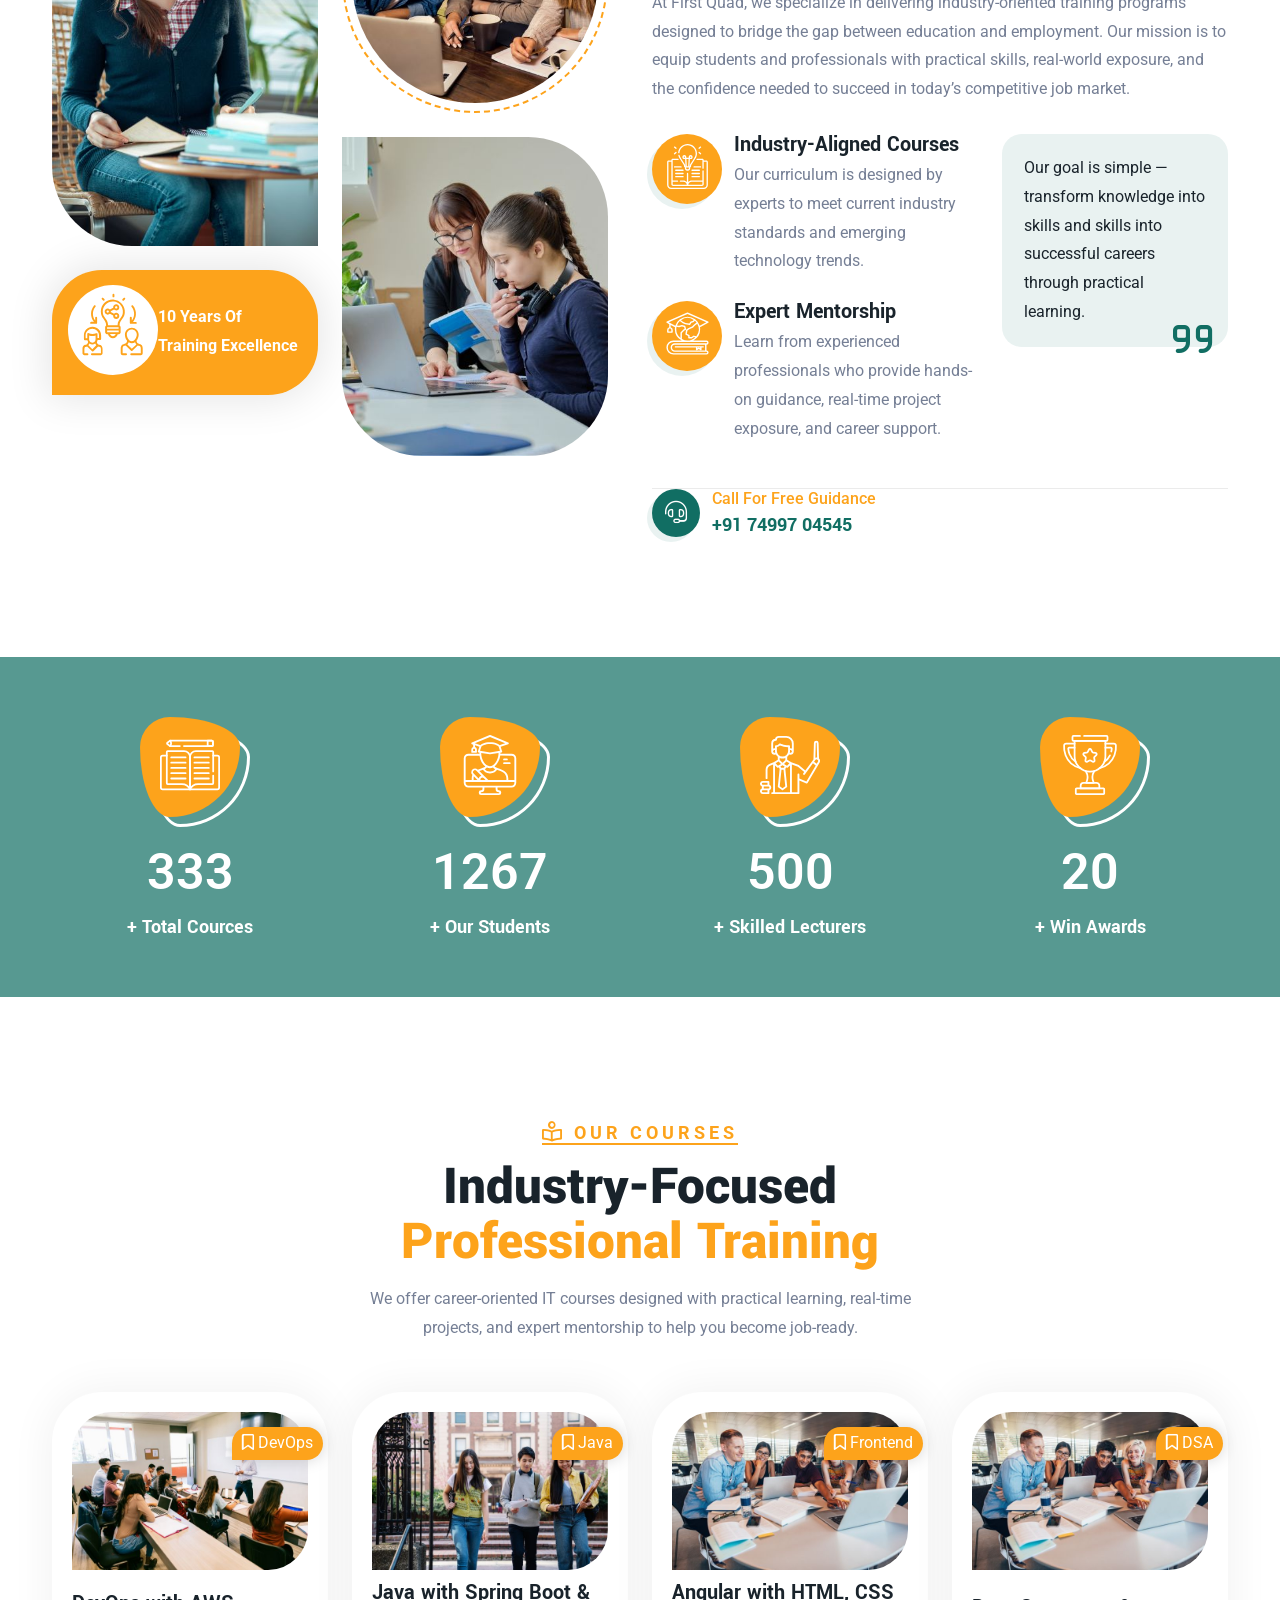
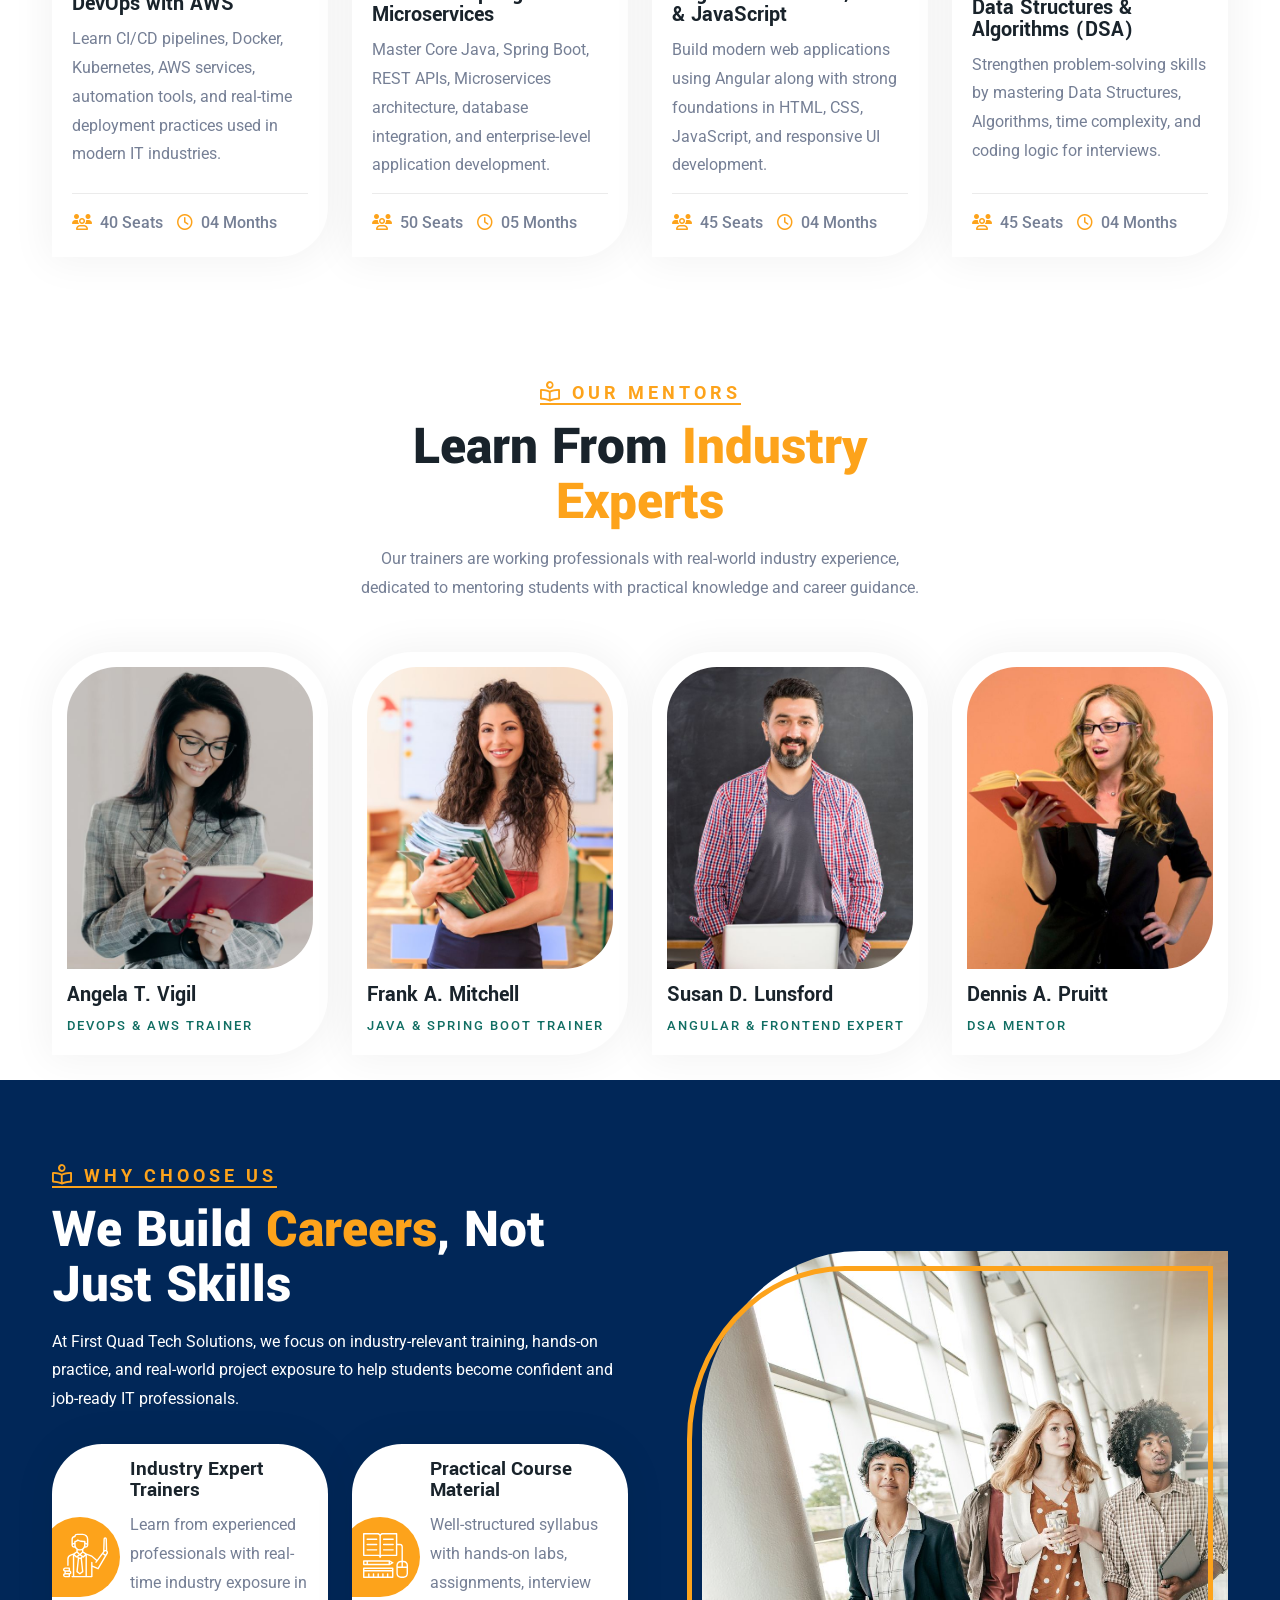
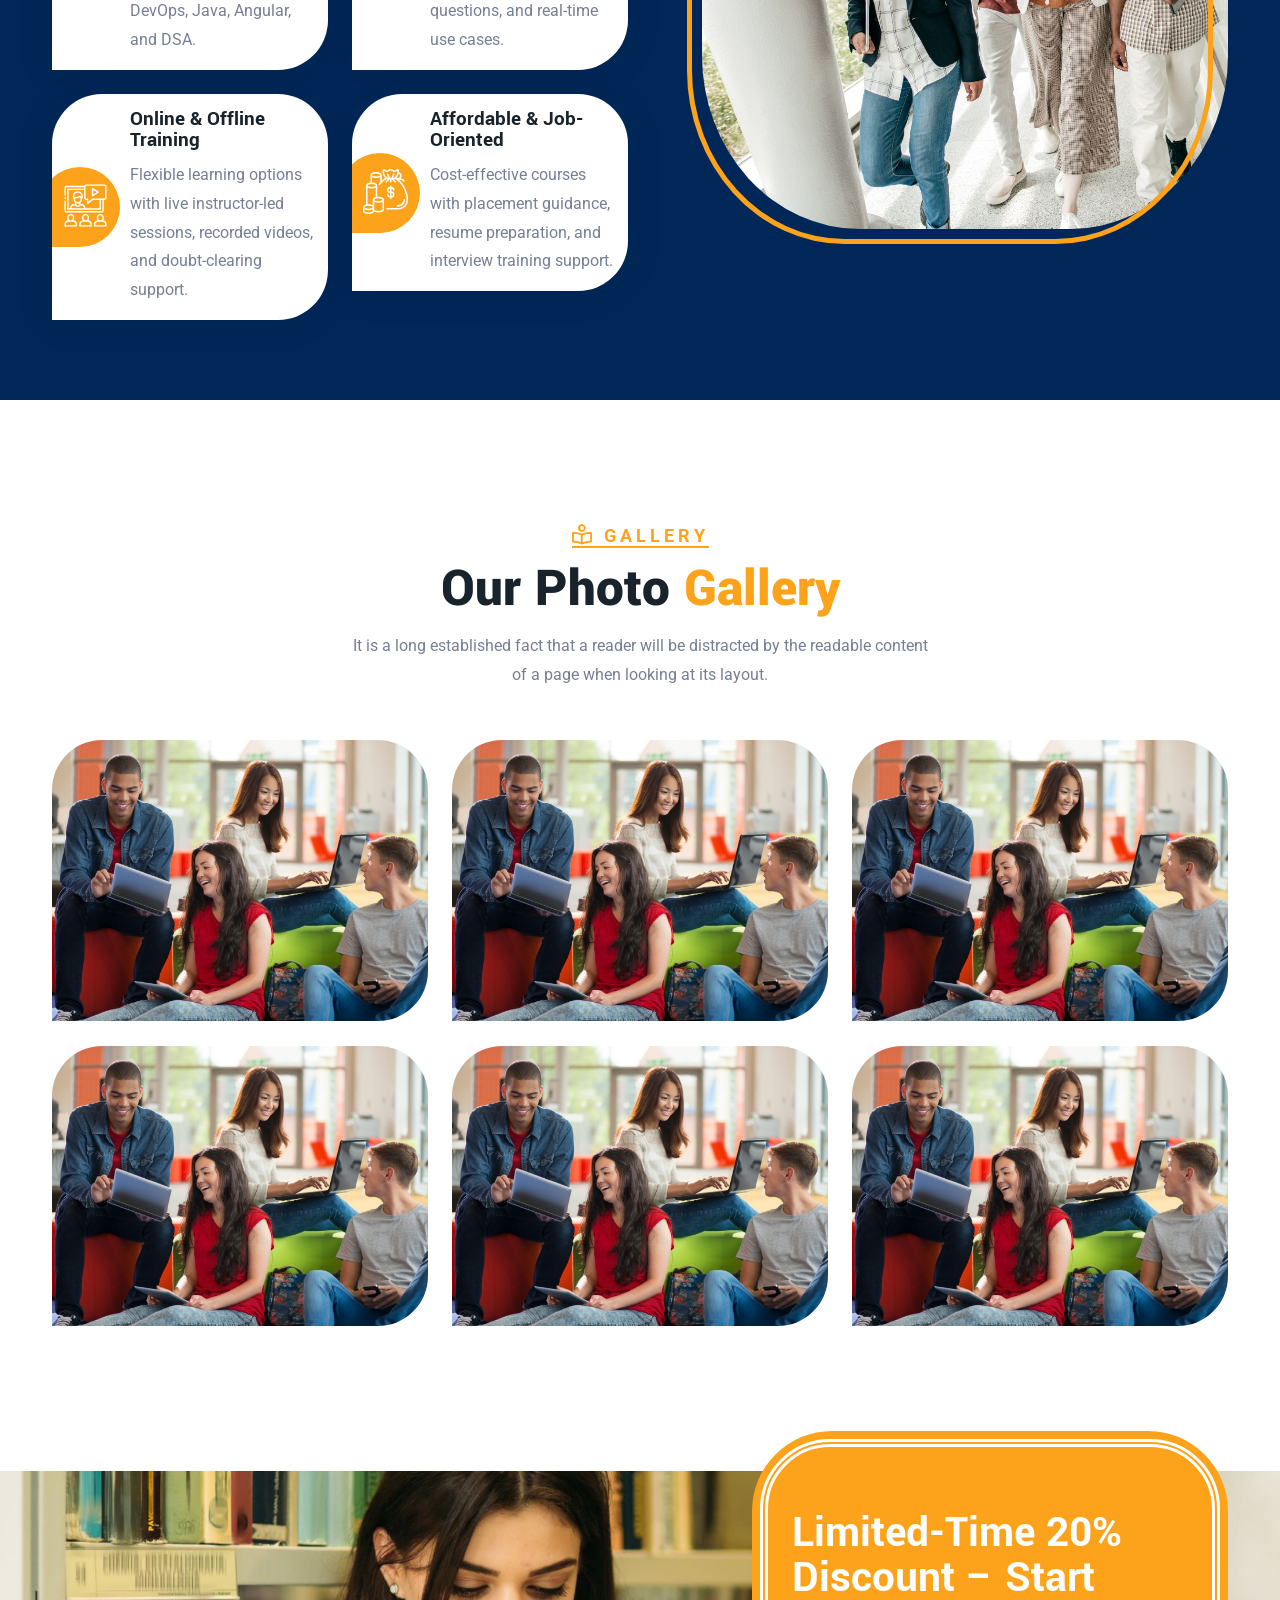
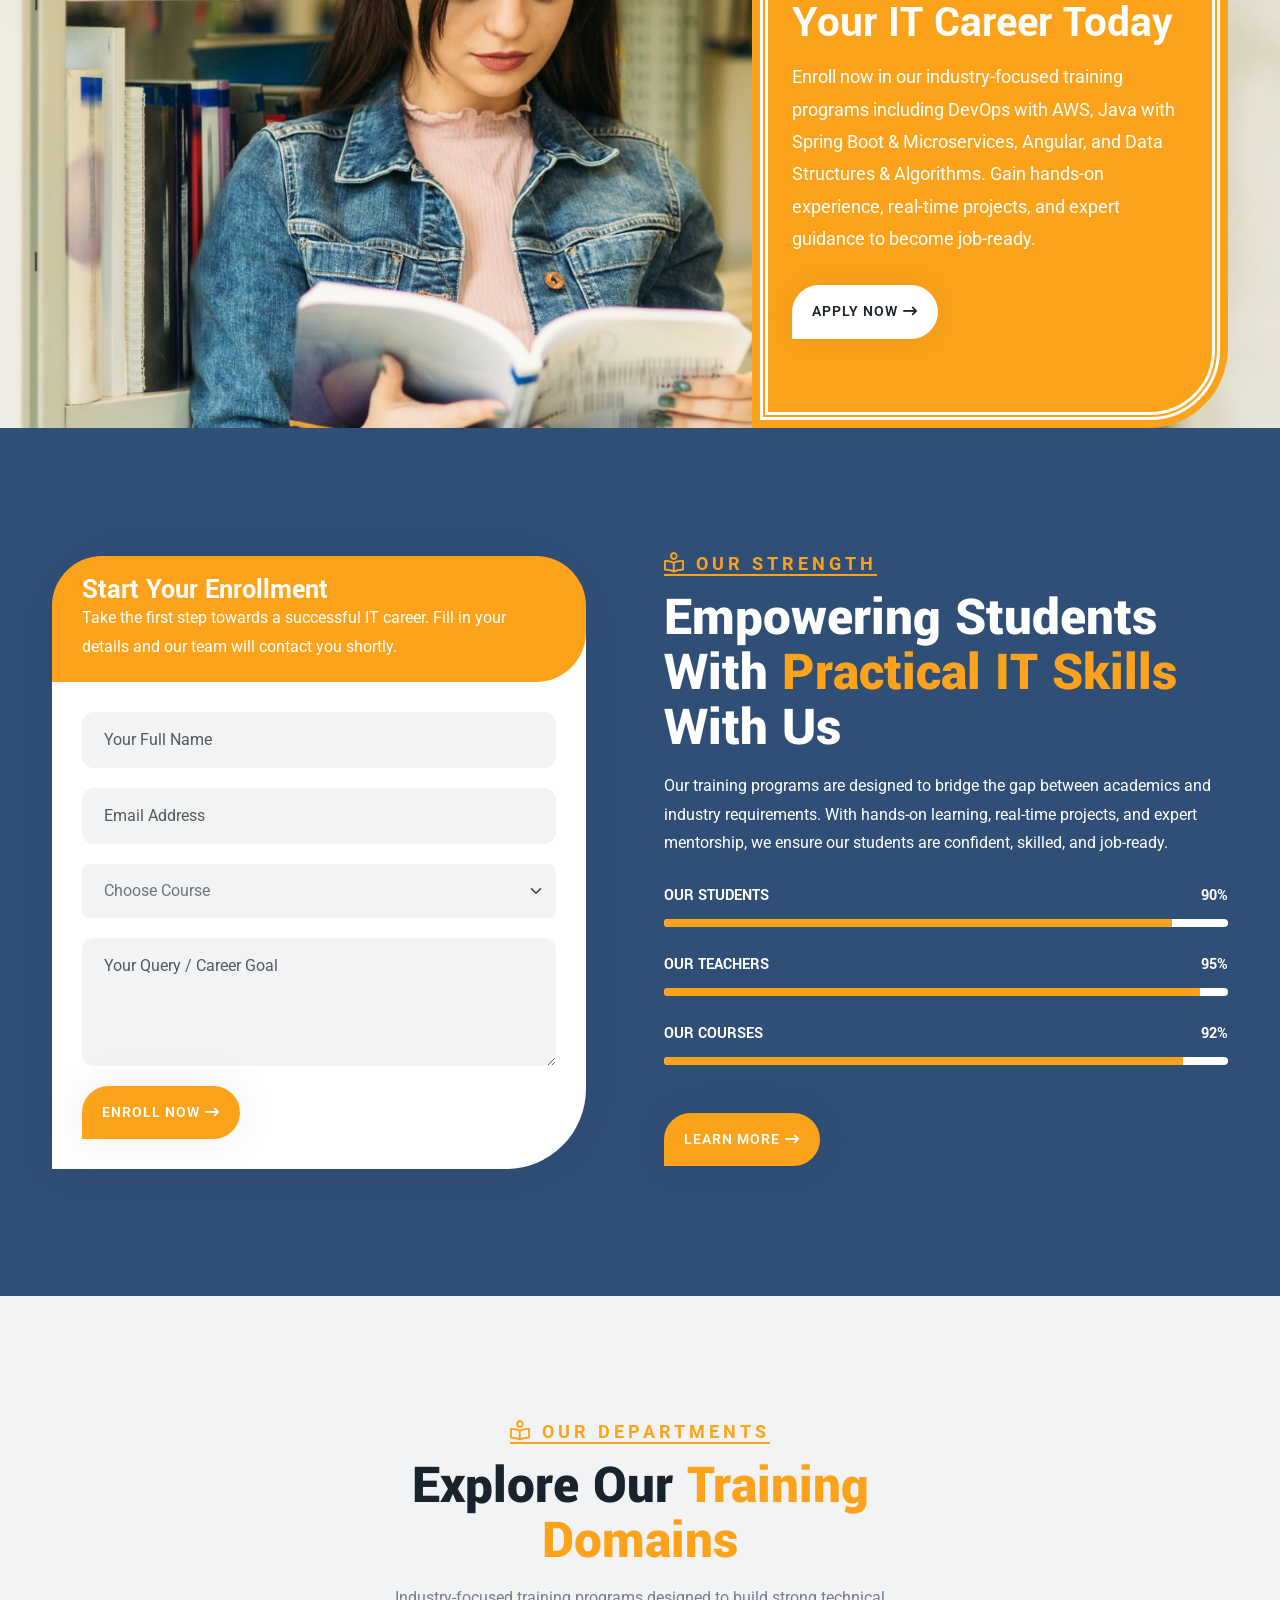
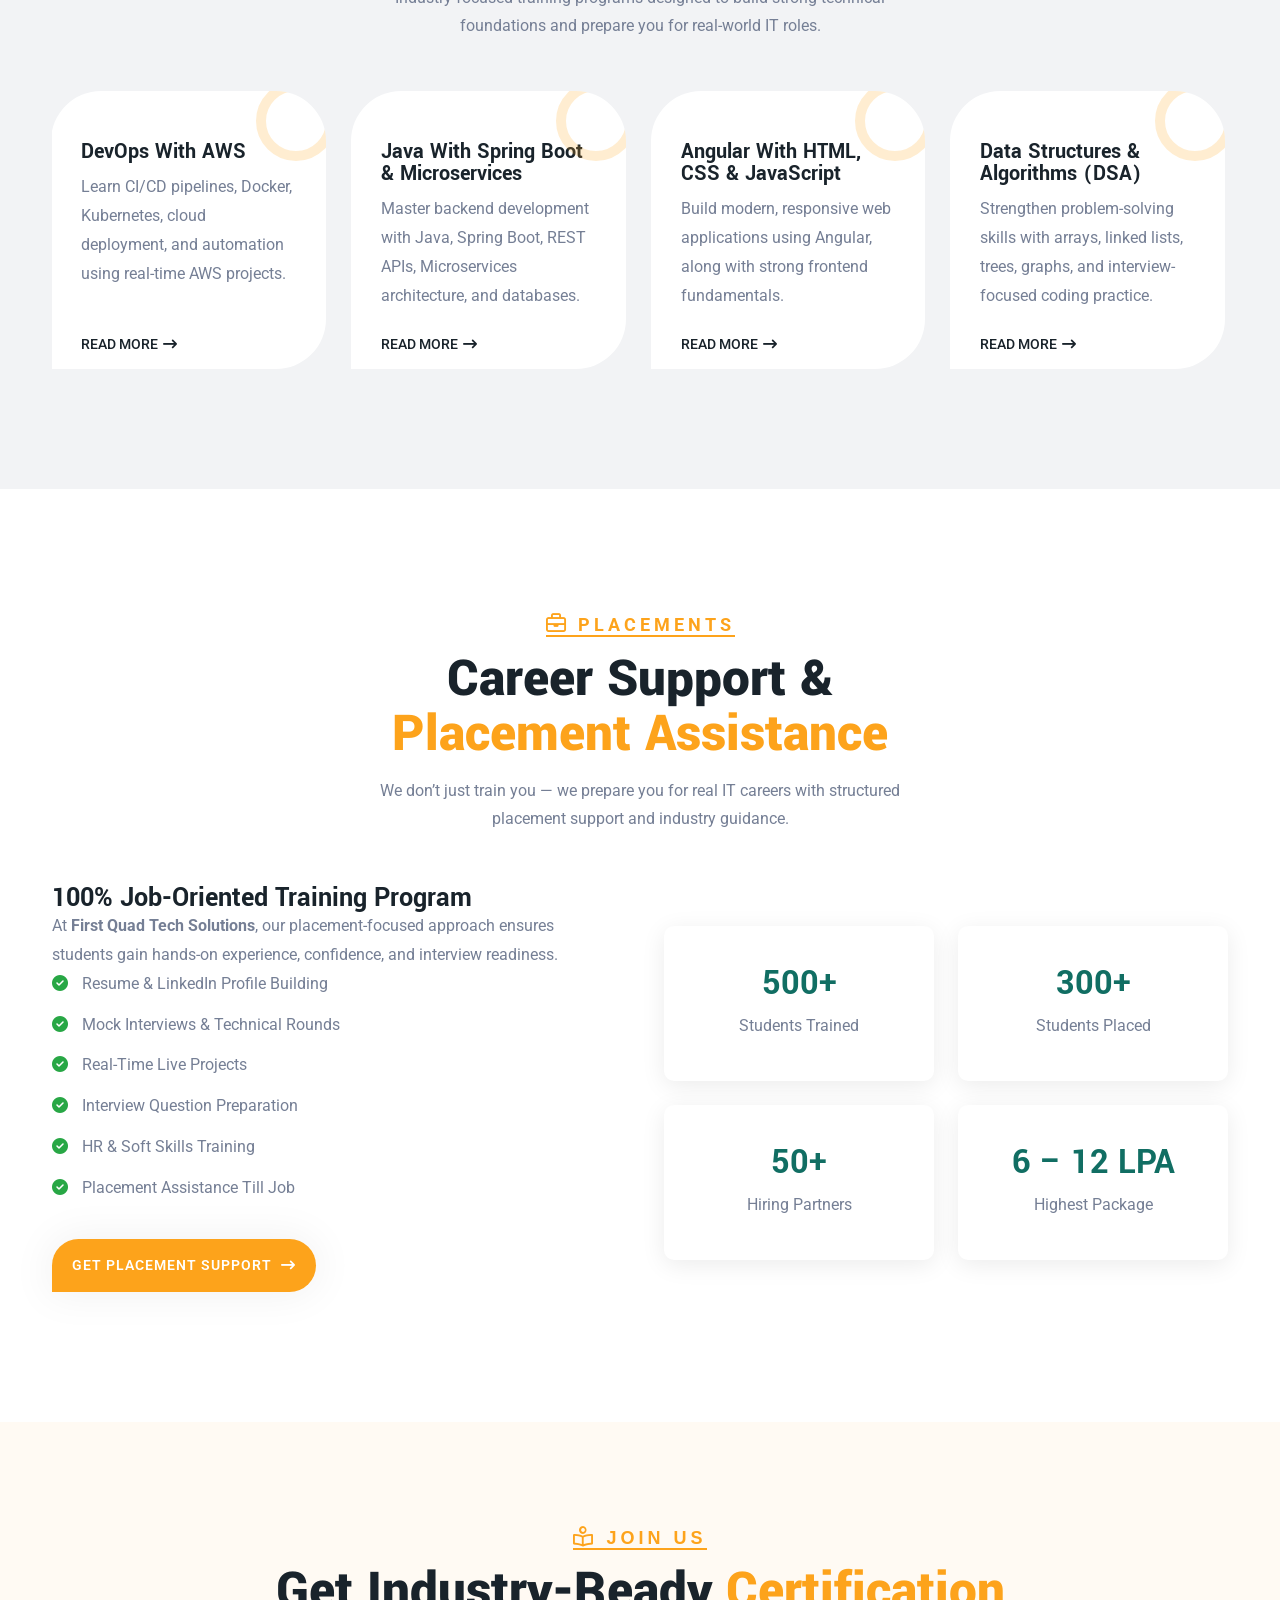
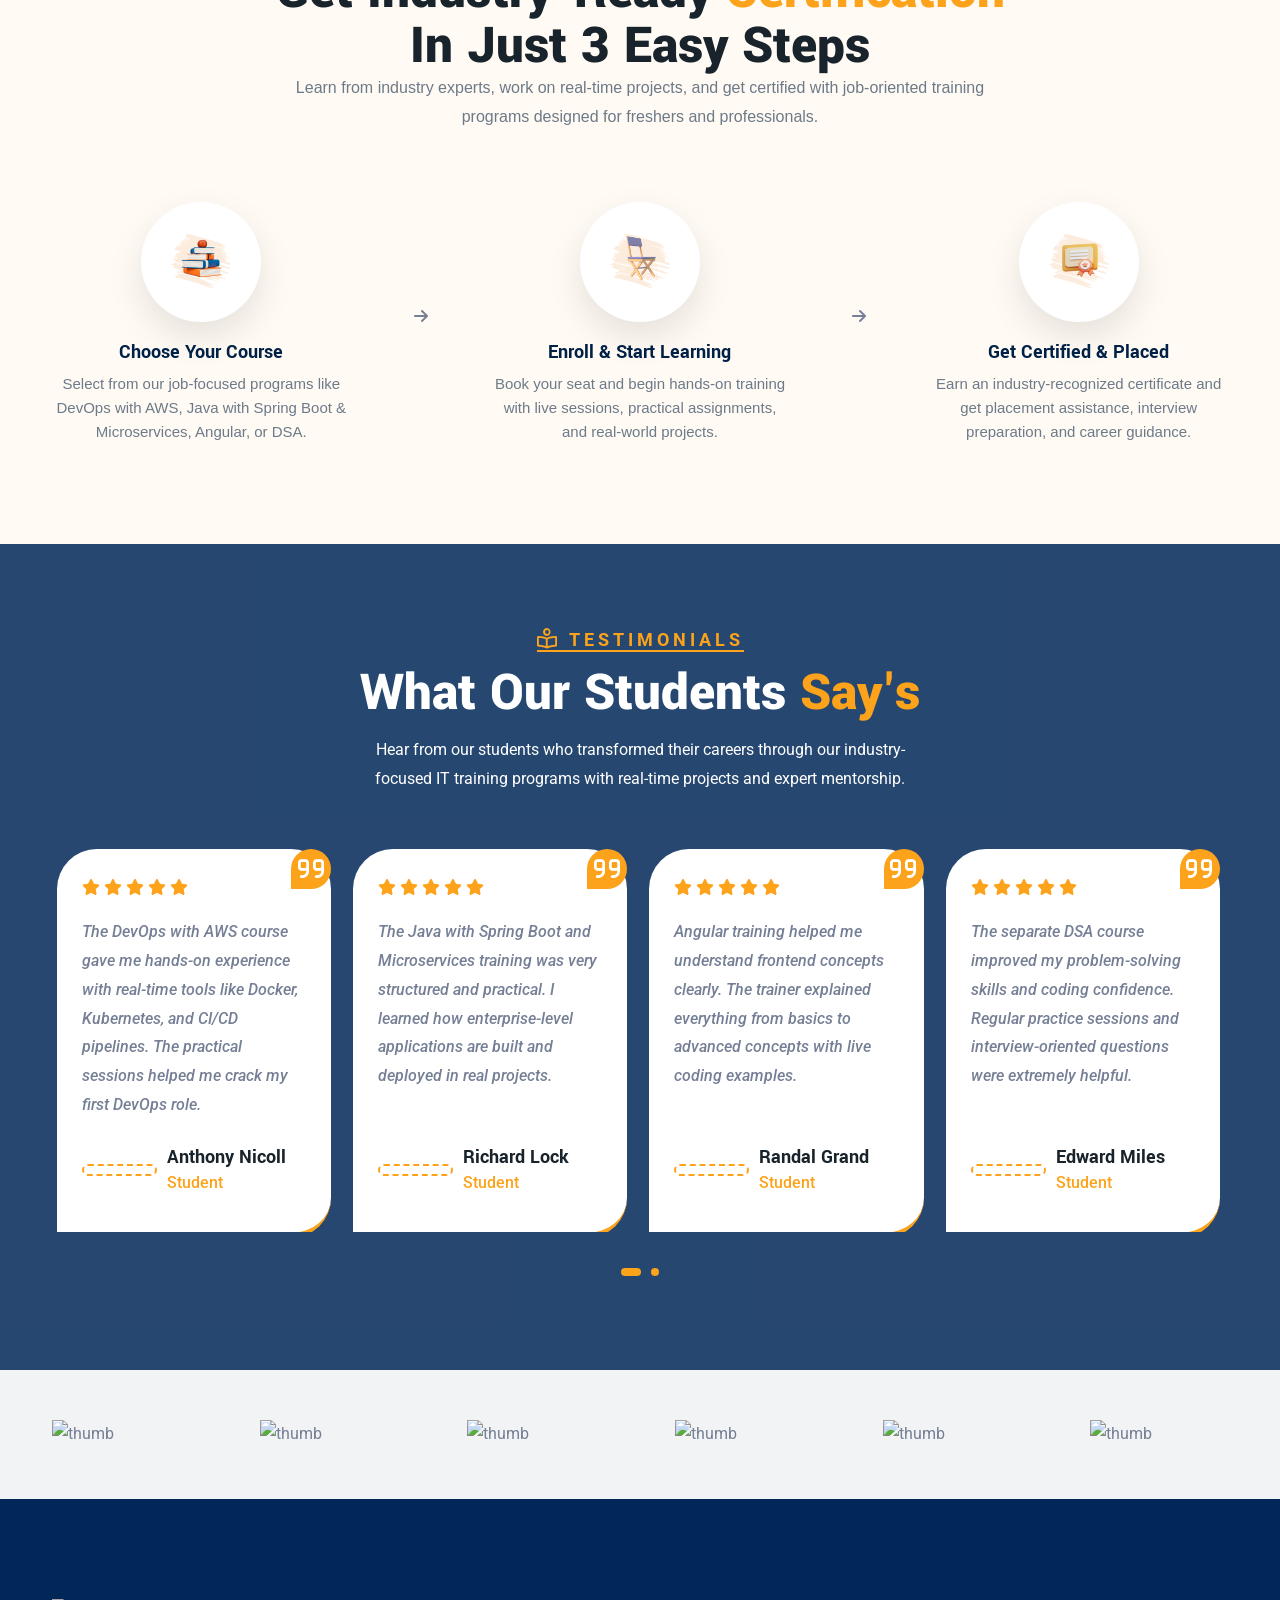
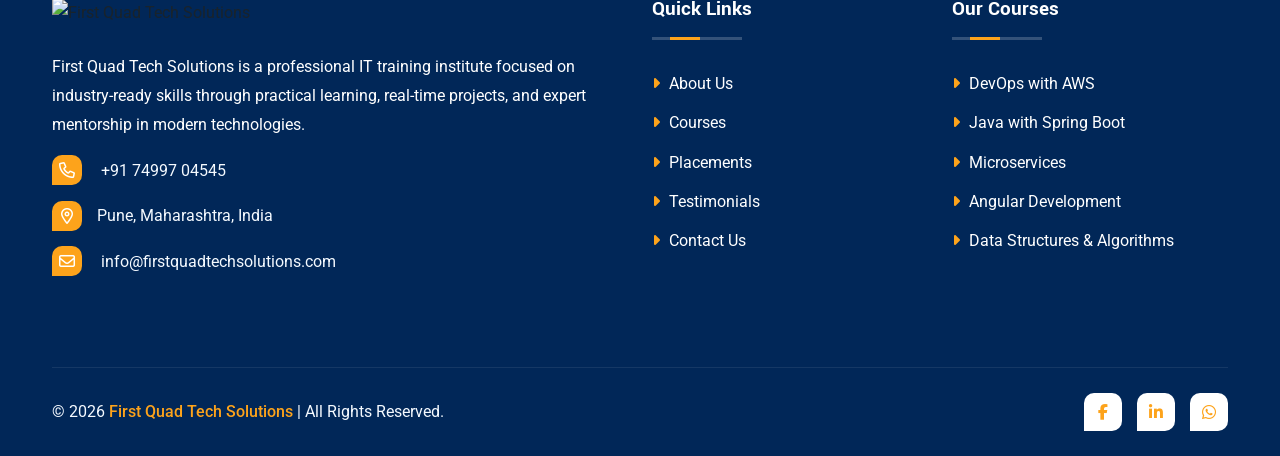
==== commit 39fbe404: "added single course" ====
--- a/index.html
+++ b/index.html
@@ -473,7 +473,7 @@
                                     </div>
                                 </div> -->
                                 <h4 class="course-title">
-                                    <a href="course-single.html">DevOps with AWS</a>
+                                    <a href="singlecourse.html">DevOps with AWS</a>
                                 </h4>
                                 <p class="course-text">
                                     Learn CI/CD pipelines, Docker, Kubernetes, AWS services, automation tools,
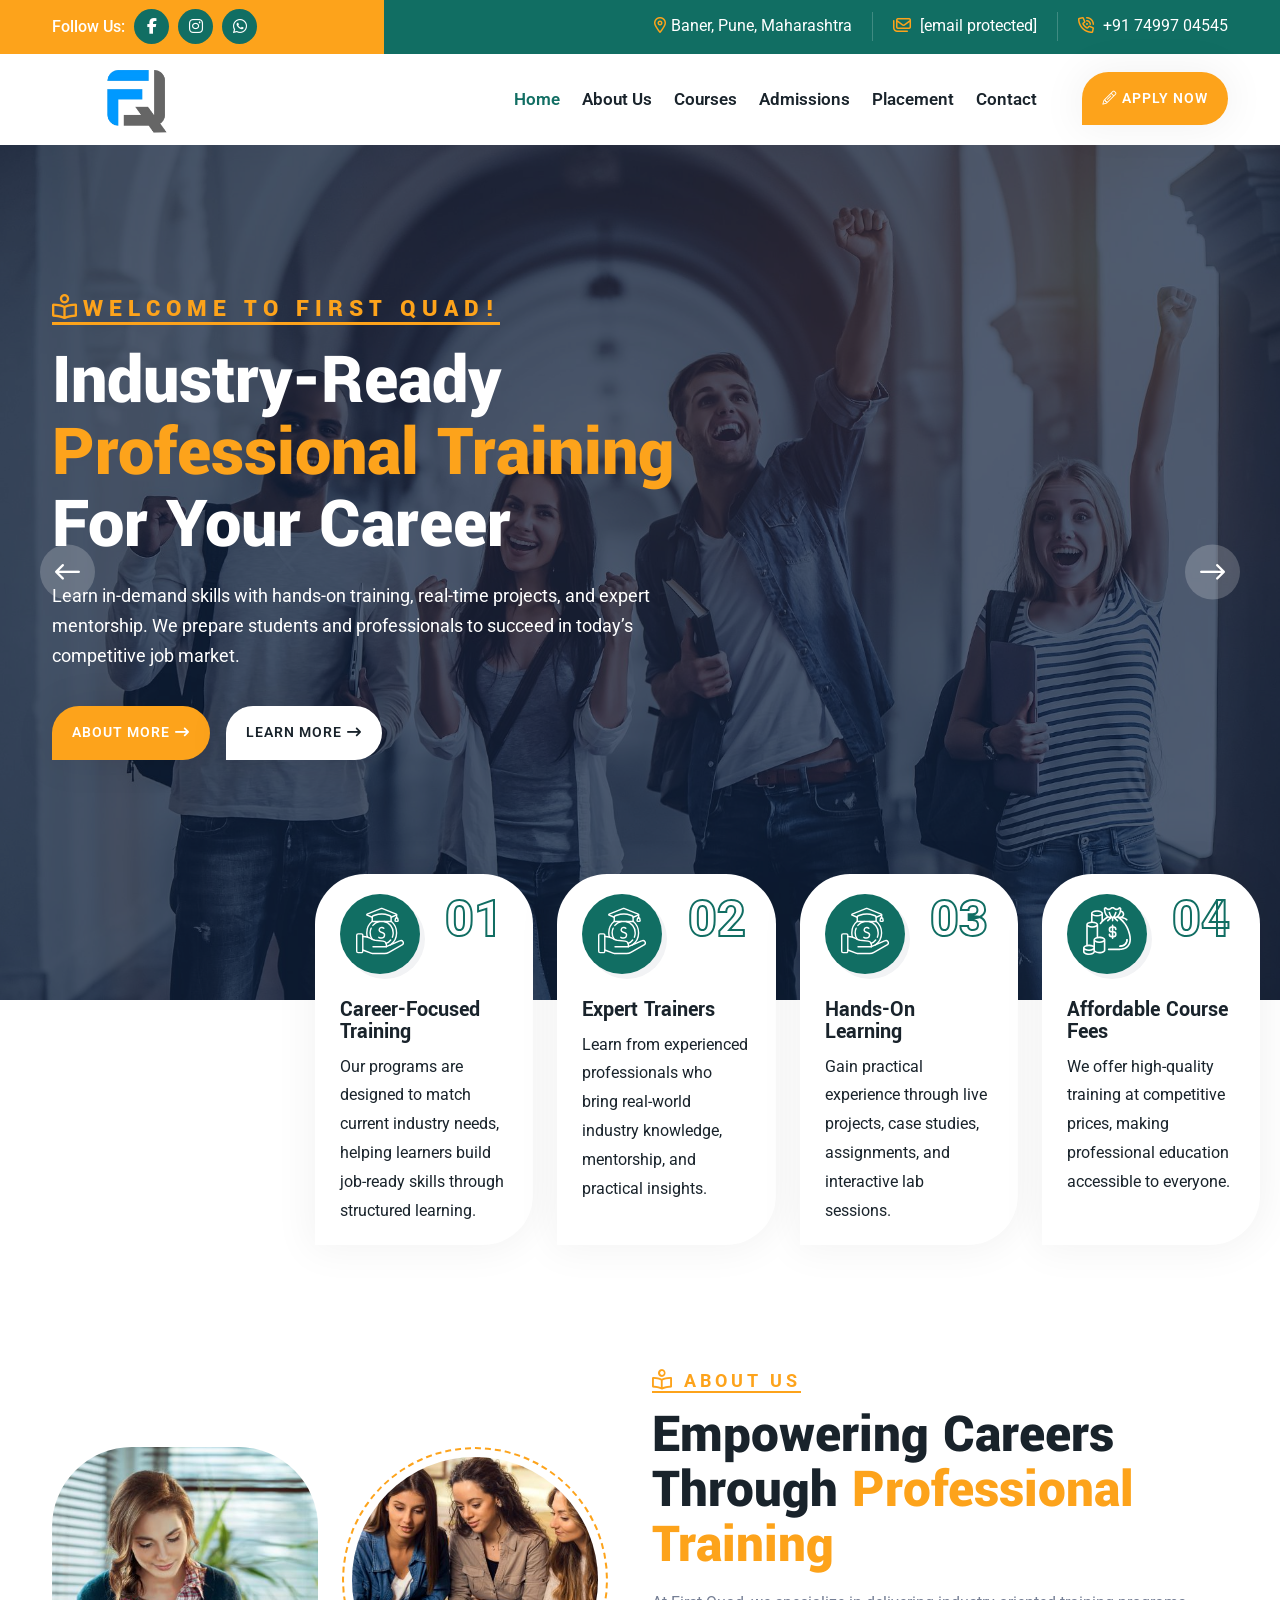
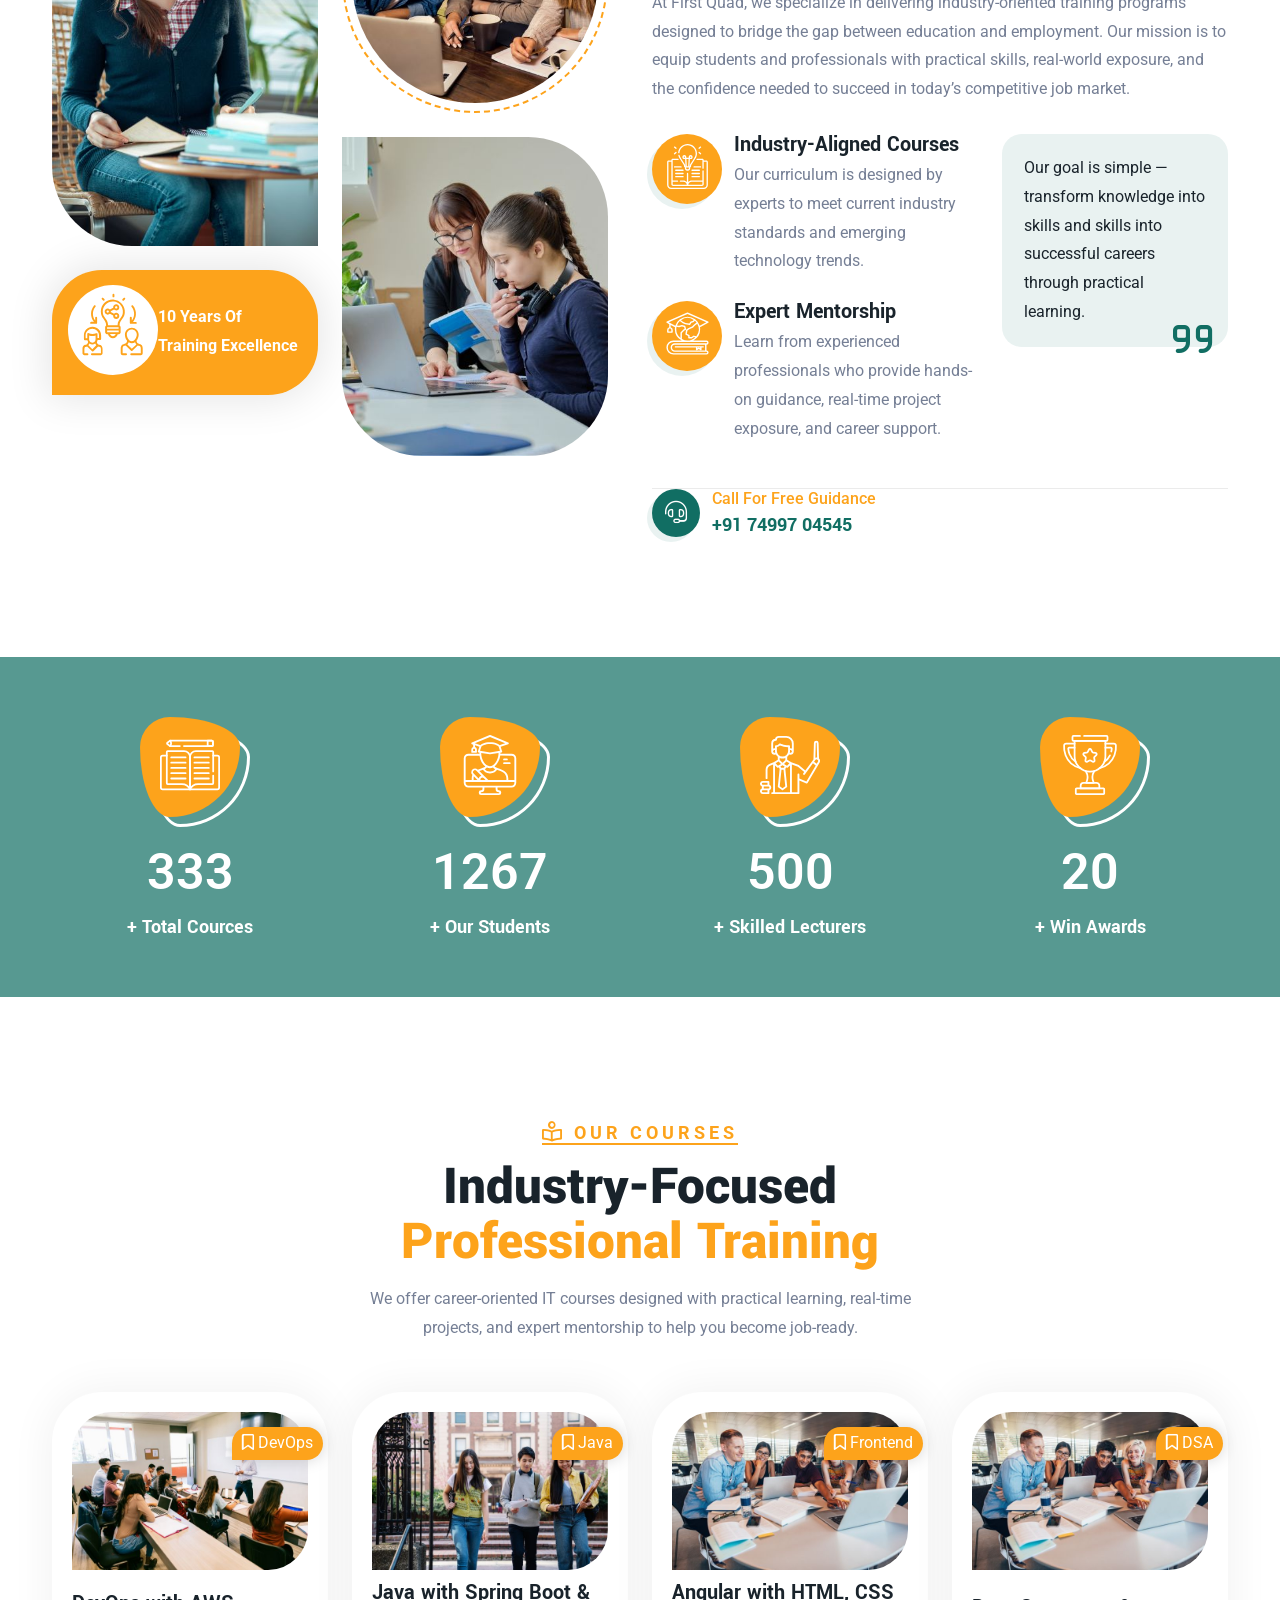
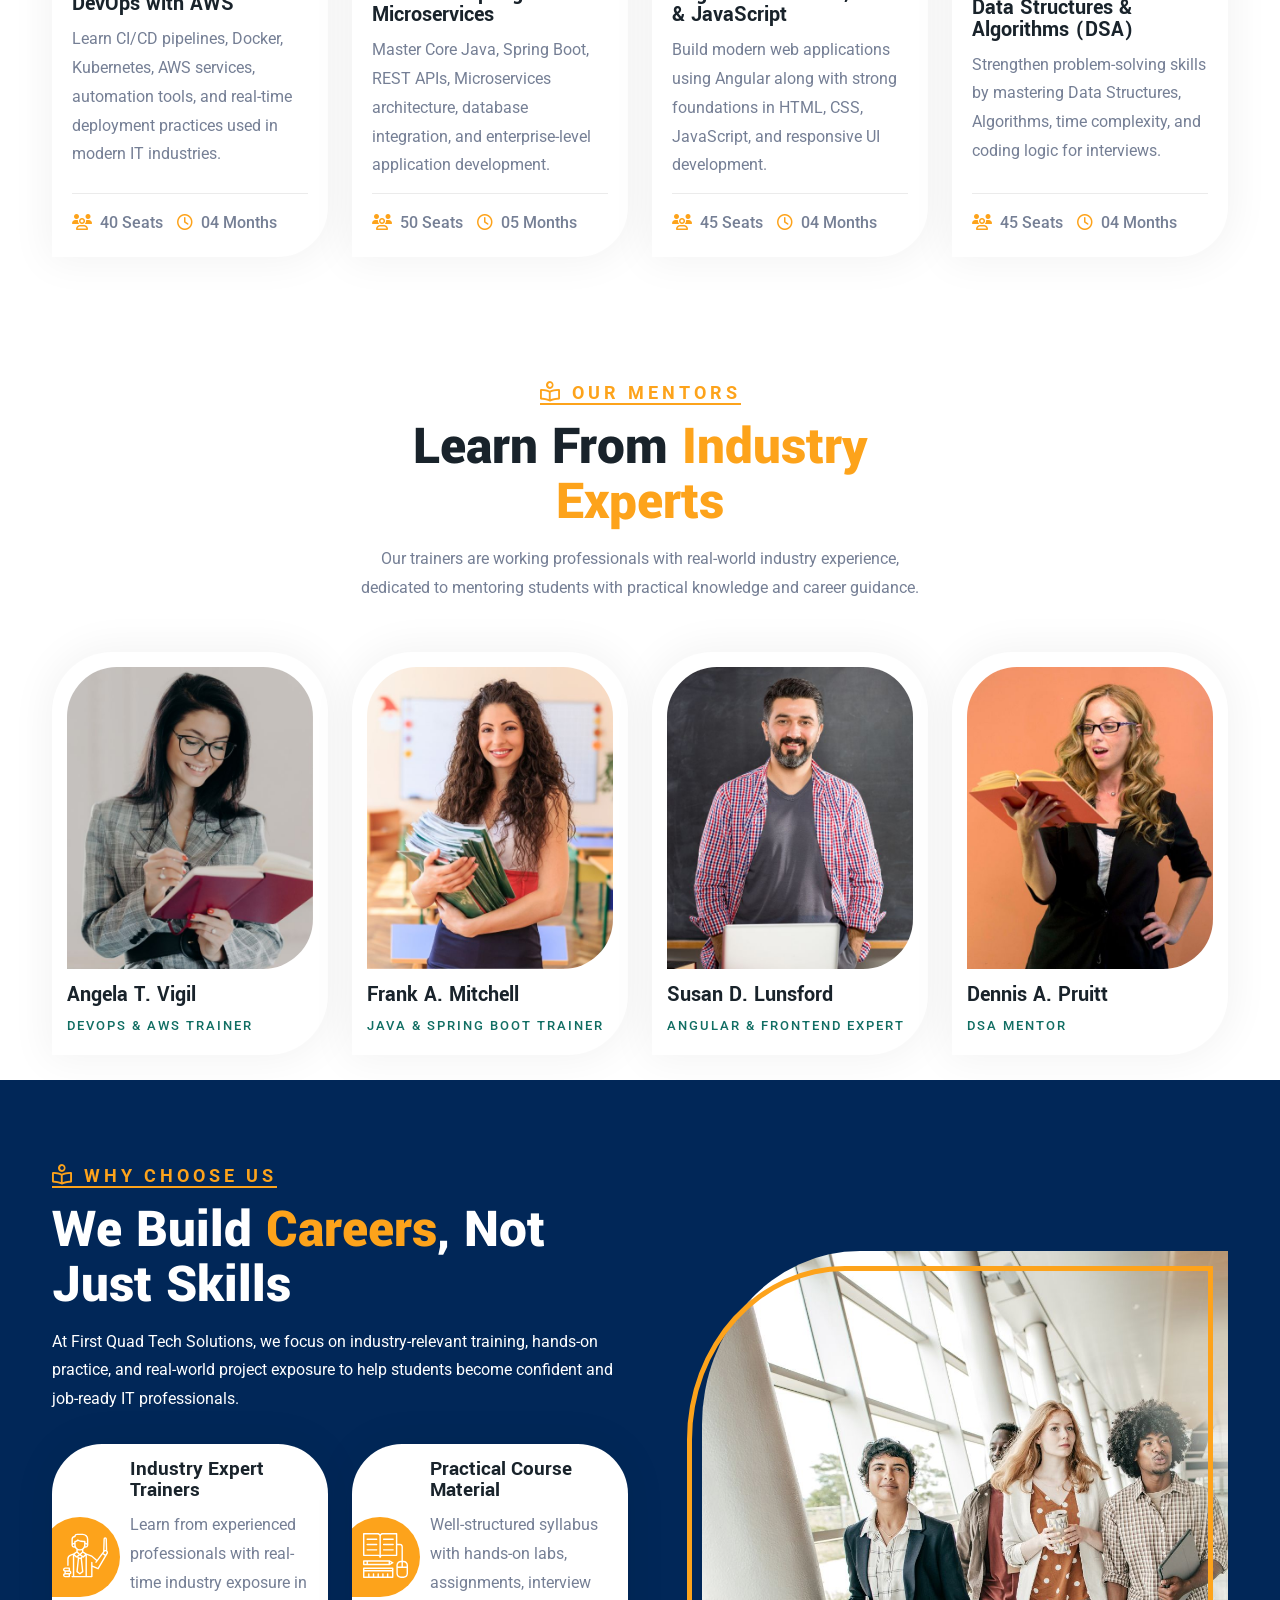
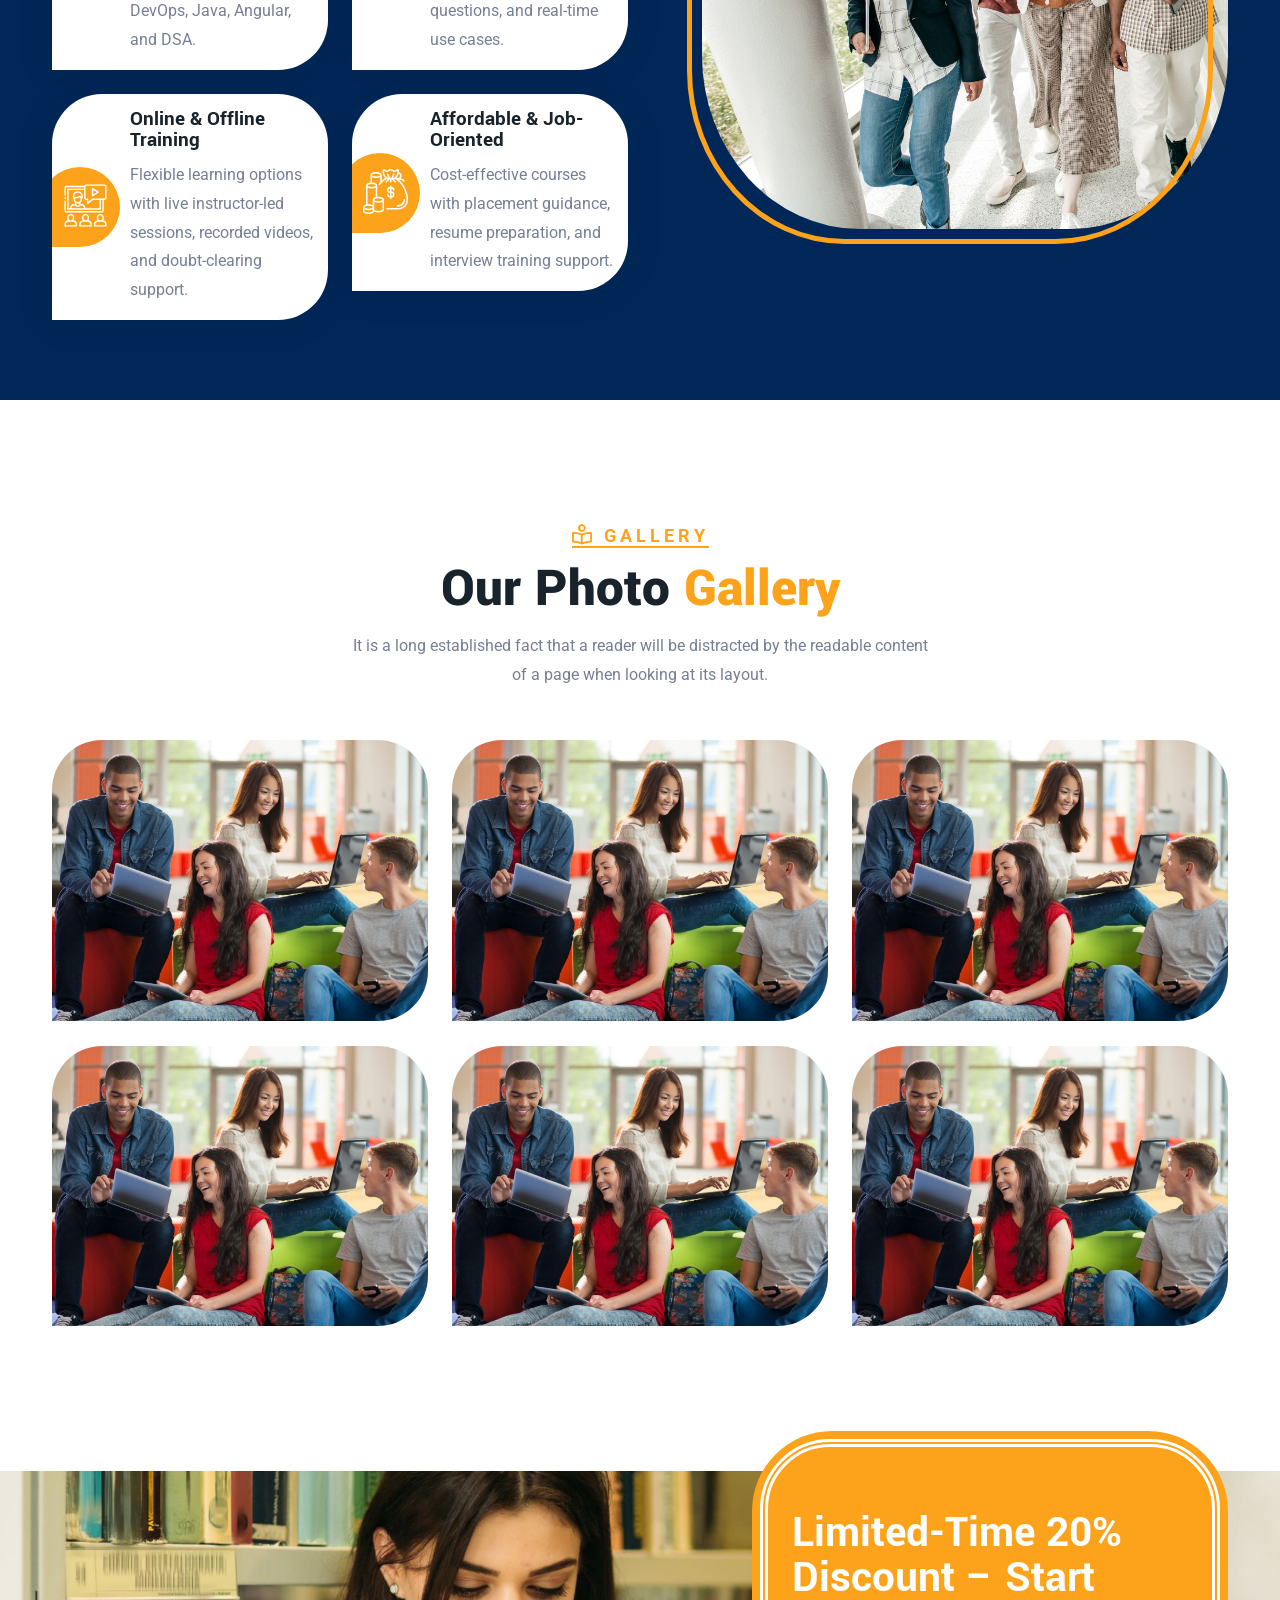
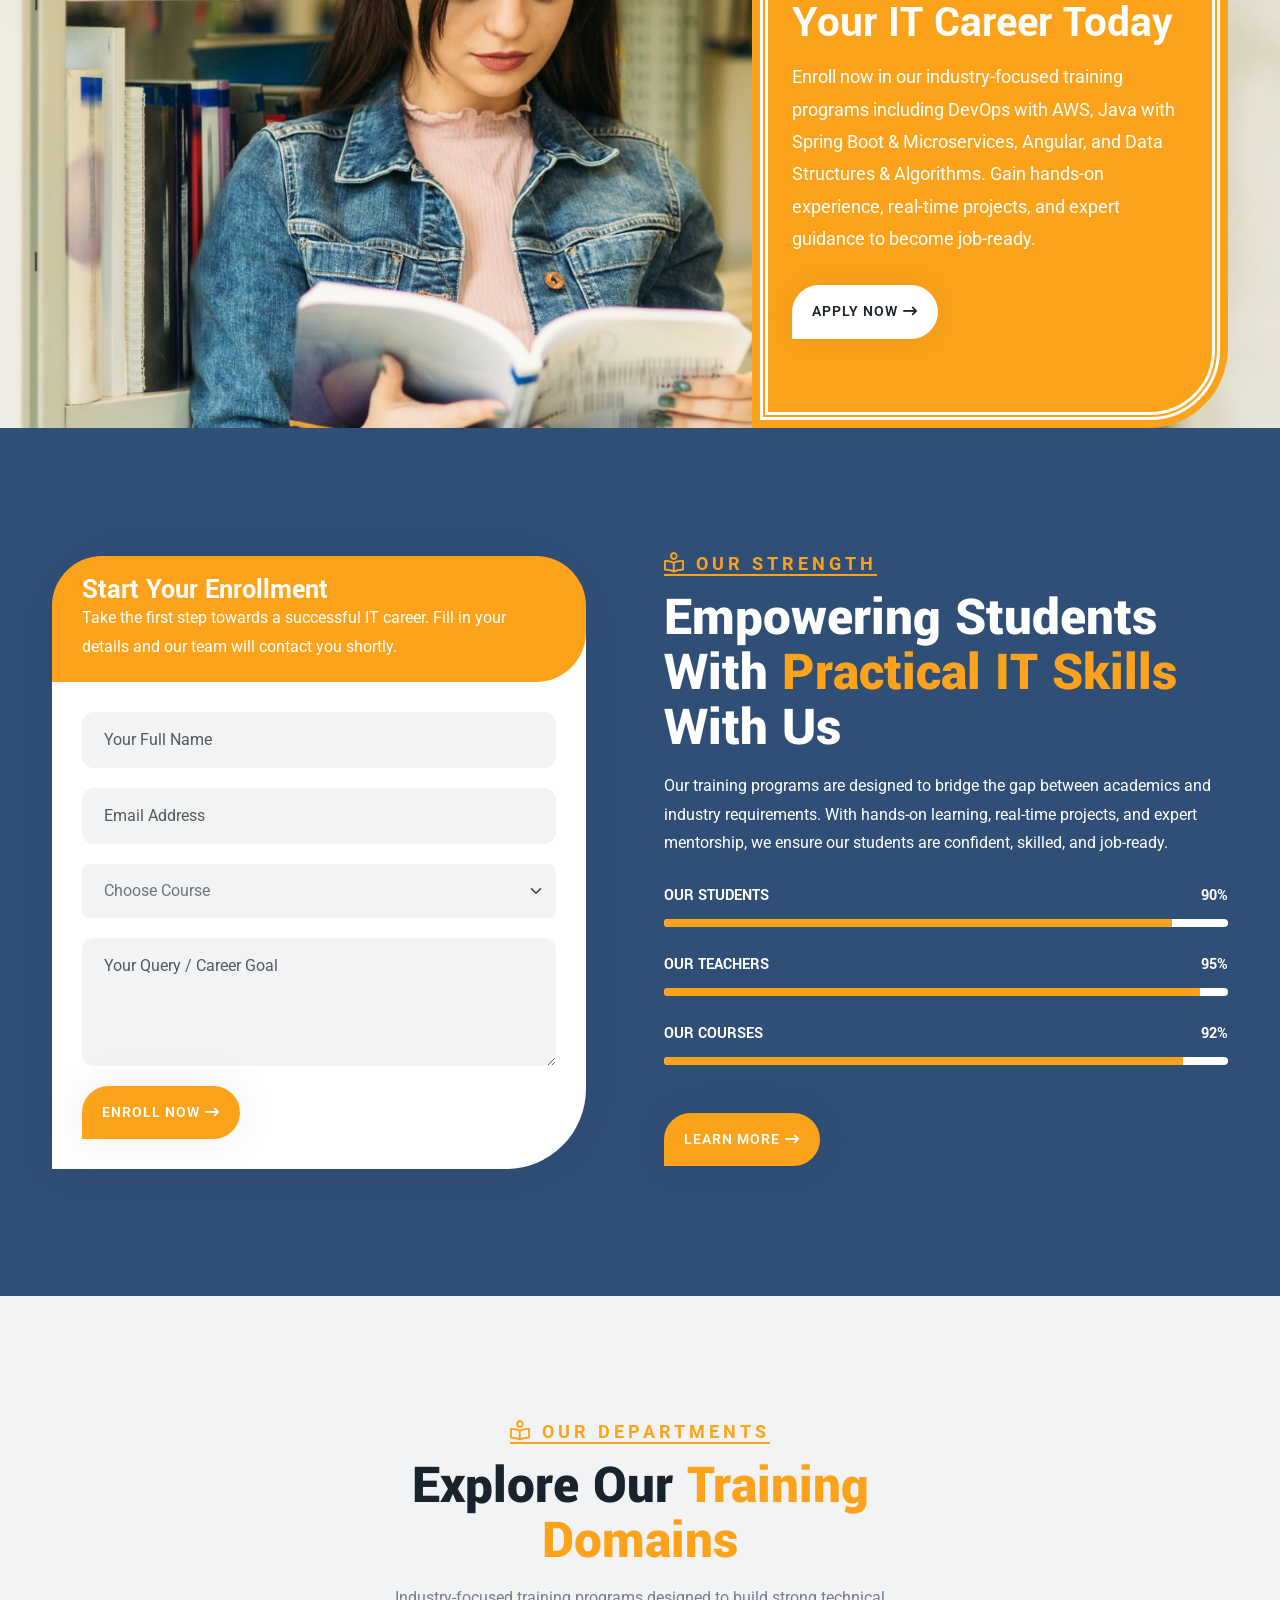
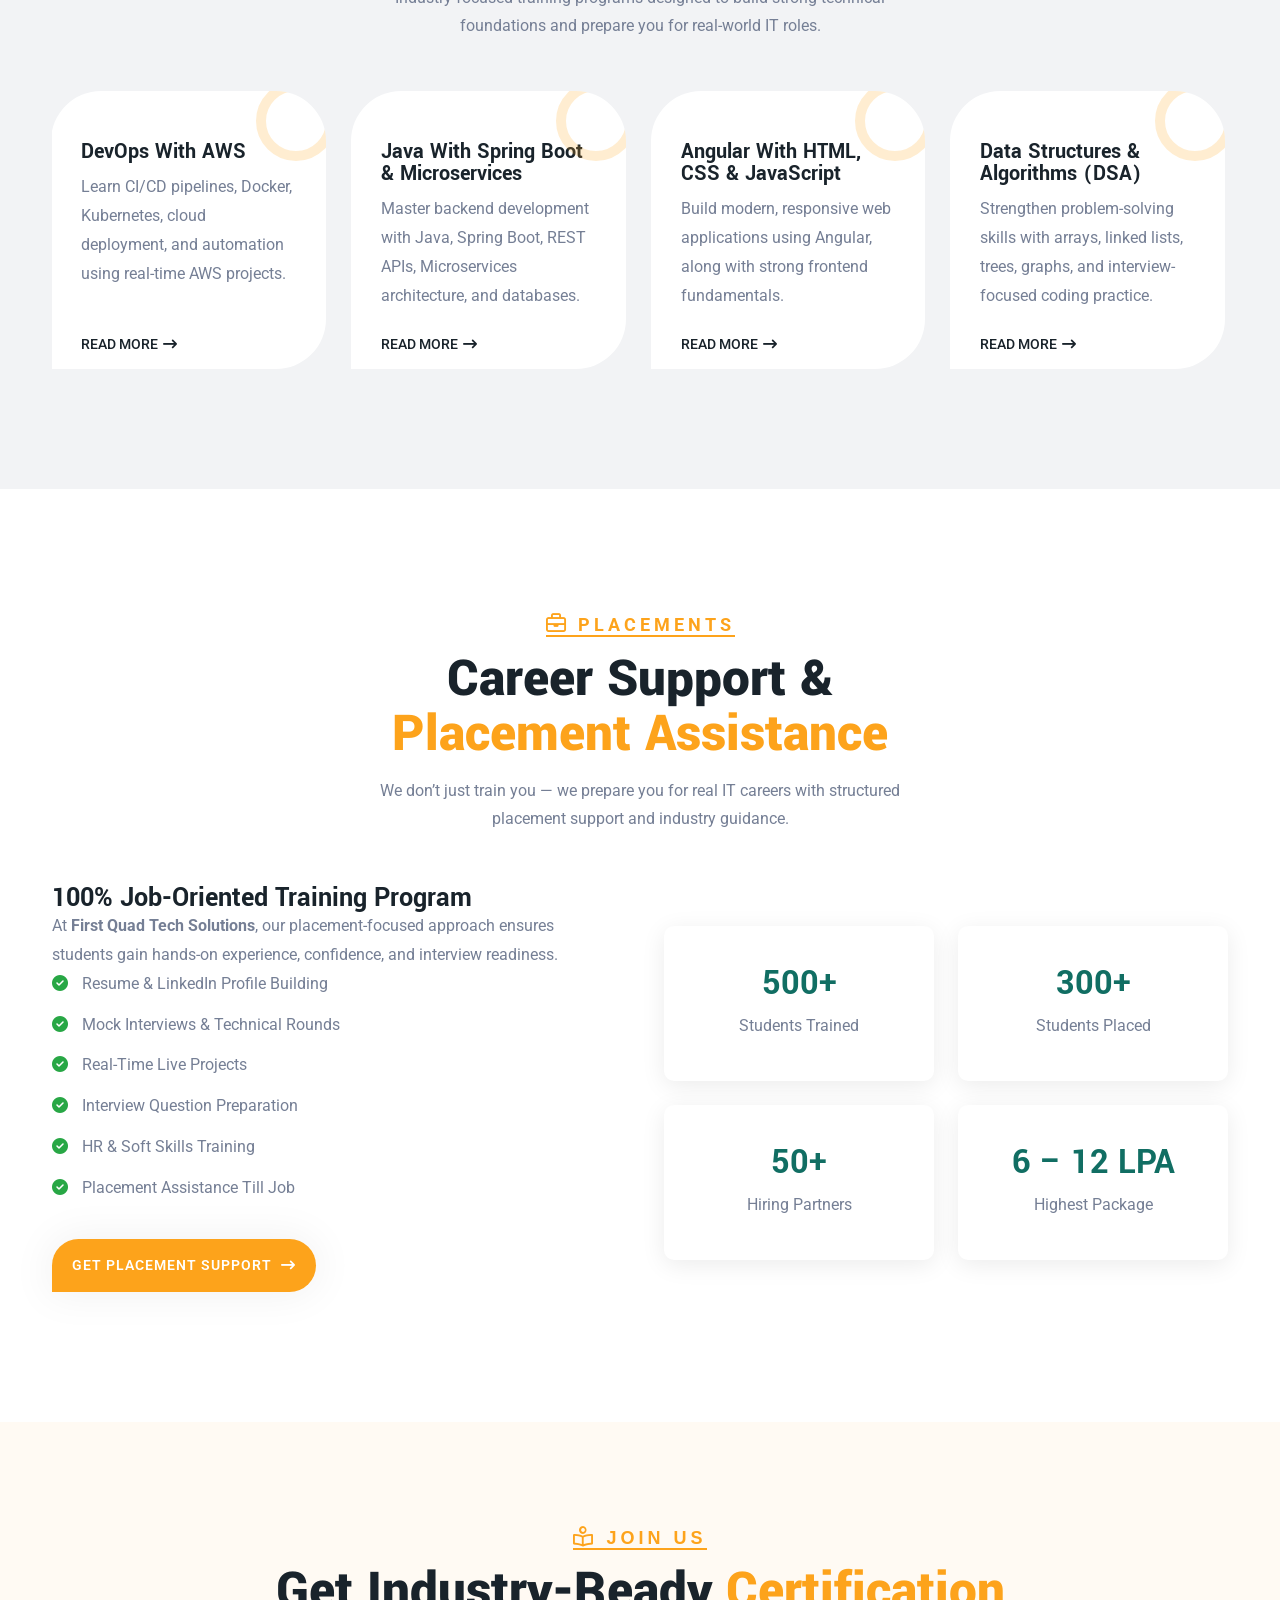
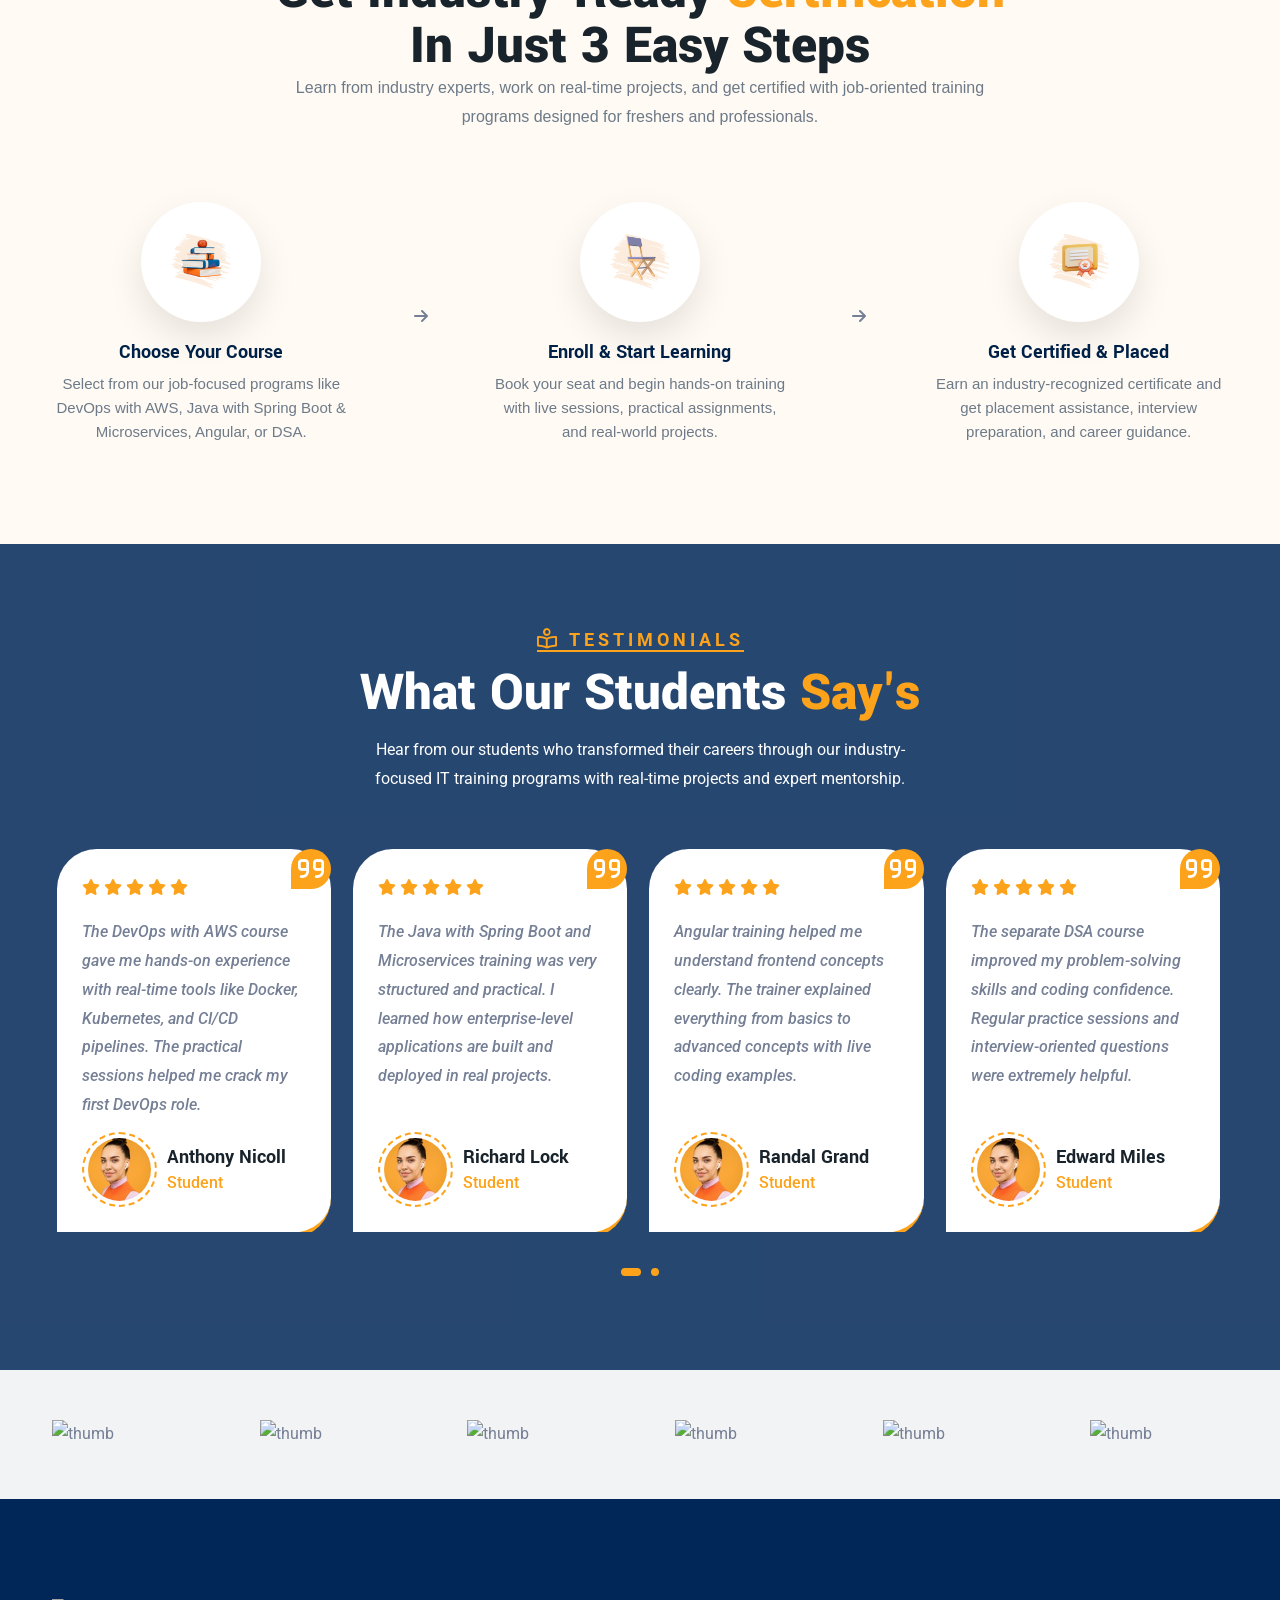
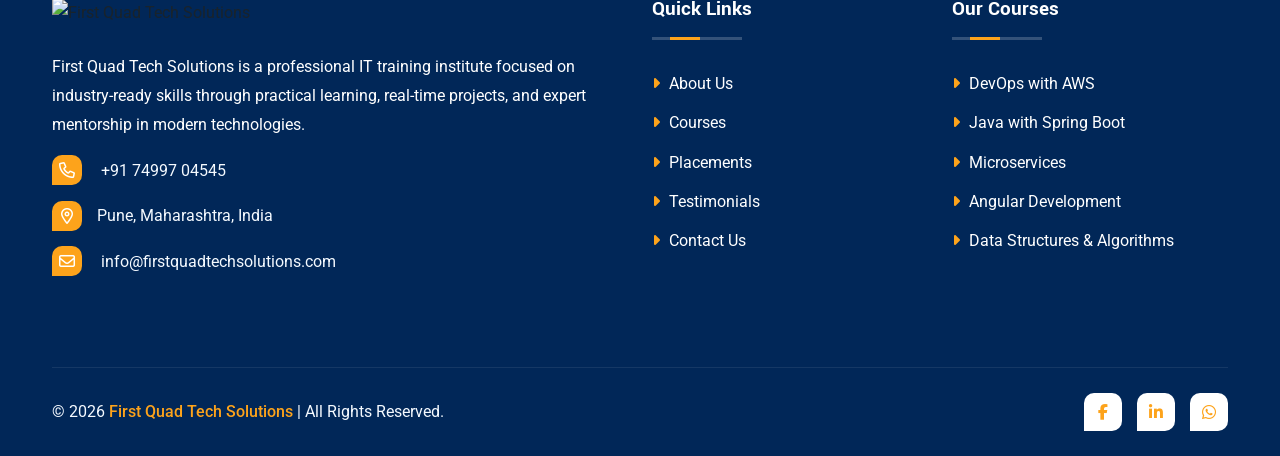
==== commit dd276fbd: "changes i html" ====
--- a/index.html
+++ b/index.html
@@ -60,11 +60,13 @@
                                     <a href="#"><i class="far fa-location-dot"></i>Baner, Pune, Maharashtra</a>
                                 </li>
                                 <li>
-                                    <a href="mailTo: contact@firstquadtechsolutions.com"><i class="far fa-envelopes"></i> 
-                                      <span class="__cf_email__" data-cfemail="2b42454d446b4e534a465b474e05484446">contact@firstquadtechsolutions.com</span></a>
+                                    <a href="/cdn-cgi/l/email-protection#70191e161f301508111d001c155e131f1d"><i
+                                            class="far fa-envelopes"></i> <span class="__cf_email__"
+                                            data-cfemail="2b42454d446b4e534a465b474e05484446">[email&#160;protected]</span></a>
                                 </li>
                                 <li>
-                                    <a href="tel:+91 74997 04545"><i class="far fa-phone-volume"></i> +91 74997 04545</a>
+                                    <a href="tel:+91 74997 04545"><i class="far fa-phone-volume"></i> +91 74997
+                                        04545</a>
                                 </li>
                             </ul>
                         </div>
@@ -94,23 +96,23 @@
                             <li class="nav-item">
                                 <a class="nav-link active" href="#">Home</a>
                             </li>
-                             <li class="nav-item">
-                                <a class="nav-link " href="#aboutus">About Us</a>
+                            <li class="nav-item">
+                                <a class="nav-link " href="#">About Us</a>
                             </li>
-                             <li class="nav-item">
-                                <a class="nav-link " href="#courses">Courses</a>
+                            <li class="nav-item">
+                                <a class="nav-link " href="#">Courses</a>
                             </li>
-                             <li class="nav-item">
-                                <a class="nav-link " href="#admissions">Admissions</a>
+                            <li class="nav-item">
+                                <a class="nav-link " href="#">Admissions</a>
                             </li>
-                             <li class="nav-item">
-                                <a class="nav-link " href="#placement">Placement</a>
+                            <li class="nav-item">
+                                <a class="nav-link " href="#">Placement</a>
                             </li>
-                             <!-- <li class="nav-item">
+                            <!-- <li class="nav-item">
                                 <a class="nav-link " href="#">Blogs</a>
                             </li> -->
-                             <li class="nav-item">
-                                <a class="nav-link " href="#contact">Contact</a>
+                            <li class="nav-item">
+                                <a class="nav-link " href="#">Contact</a>
                             </li>
                         </ul>
                         <div class="nav-right">
@@ -119,8 +121,7 @@
                                         class="far fa-search"></i></button>
                             </div> -->
                             <div class="nav-right-btn mt-2">
-                                <a href="application-form.html" class="theme-btn"><span
-                                        class="fal fa-pencil"></span>Apply Now</a>
+                                <a href="#" class="theme-btn"><span class="fal fa-pencil"></span>Apply Now</a>
                             </div>
                         </div>
                     </div>
@@ -147,7 +148,7 @@
     <main class="main">
 
         <!-- hero slider -->
-        <div class="hero-section" id="home">
+        <div class="hero-section">
             <div class="hero-slider owl-carousel owl-theme">
                 <div class="hero-single" style="background: url(img/slider-1.jpg)">
                     <div class="container">
@@ -161,8 +162,10 @@
                                         Industry-Ready <span>Professional Training</span> For Your Career
                                     </h1>
                                     <p data-animation="fadeInLeft" data-delay=".75s">
-                                         Learn in-demand skills with hands-on training, real-time projects, and expert mentorship.
-                                        We prepare students and professionals to succeed in today’s competitive job market.
+                                        Learn in-demand skills with hands-on training, real-time projects, and expert
+                                        mentorship.
+                                        We prepare students and professionals to succeed in today’s competitive job
+                                        market.
                                     </p>
                                     <div class="hero-btn" data-animation="fadeInUp" data-delay="1s">
                                         <a href="about.html" class="theme-btn">About More<i
@@ -170,7 +173,7 @@
                                         <a href="contact.html" class="theme-btn theme-btn2">Learn More<i
                                                 class="fas fa-arrow-right-long"></i></a>
                                     </div>
-                                </div>  
+                                </div>
                             </div>
                         </div>
                     </div>
@@ -184,10 +187,11 @@
                                         <i class="far fa-book-open-reader"></i>Skill Up With Confidence!
                                     </h6>
                                     <h1 class="hero-title" data-animation="fadeInRight" data-delay=".50s">
-                                         Learn Today.<span>Get Job-Ready</span> Tomorrow
+                                        Learn Today.<span>Get Job-Ready</span> Tomorrow
                                     </h1>
                                     <p data-animation="fadeInLeft" data-delay=".75s">
-                                         Our practical-oriented courses are designed to match industry standards, focusing on
+                                        Our practical-oriented courses are designed to match industry standards,
+                                        focusing on
                                         real-world tools, technologies, and project-based learning.
                                     </p>
                                     <div class="hero-btn" data-animation="fadeInUp" data-delay="1s">
@@ -246,7 +250,7 @@
                                 <div class="feature-content">
                                     <h4 class="feature-title">Career-Focused Training</h4>
                                     <p>Our programs are designed to match current industry needs,
-                                helping learners build job-ready skills through structured learning.</p>
+                                        helping learners build job-ready skills through structured learning.</p>
                                 </div>
                             </div>
                         </div>
@@ -254,12 +258,12 @@
                             <div class="feature-item">
                                 <span class="count">02</span>
                                 <div class="feature-icon">
-                                    <img src="img/teacher.svg" alt="">
+                                    <img src="img/scholarship.svg" alt="">
                                 </div>
                                 <div class="feature-content">
                                     <h4 class="feature-title">Expert Trainers</h4>
                                     <p>Learn from experienced professionals who bring real-world
-                                industry knowledge, mentorship, and practical insights.</p>
+                                        industry knowledge, mentorship, and practical insights.</p>
                                 </div>
                             </div>
                         </div>
@@ -267,12 +271,12 @@
                             <div class="feature-item">
                                 <span class="count">03</span>
                                 <div class="feature-icon">
-                                    <img src="img/library.svg" alt="">
+                                    <img src="img/scholarship.svg" alt="">
                                 </div>
                                 <div class="feature-content">
                                     <h4 class="feature-title">Hands-On Learning</h4>
                                     <p>Gain practical experience through live projects, case studies,
-                                assignments, and interactive lab sessions.</p>
+                                        assignments, and interactive lab sessions.</p>
                                 </div>
                             </div>
                         </div>
@@ -285,7 +289,7 @@
                                 <div class="feature-content">
                                     <h4 class="feature-title">Affordable Course Fees</h4>
                                     <p>We offer high-quality training at competitive prices,
-                                making professional education accessible to everyone.</p>
+                                        making professional education accessible to everyone.</p>
                                 </div>
                             </div>
                         </div>
@@ -297,7 +301,7 @@
 
 
         <!-- about area -->
-        <div class="about-area py-120" id="aboutus">
+        <div class="about-area py-120">
             <div class="container">
                 <div class="row g-4 align-items-center">
                     <div class="col-lg-6">
@@ -331,9 +335,9 @@
                             </div>
                             <p class="about-text">
                                 At First Quad, we specialize in delivering industry-oriented training programs
-                        designed to bridge the gap between education and employment. Our mission is to
-                        equip students and professionals with practical skills, real-world exposure,
-                        and the confidence needed to succeed in today’s competitive job market.
+                                designed to bridge the gap between education and employment. Our mission is to
+                                equip students and professionals with practical skills, real-world exposure,
+                                and the confidence needed to succeed in today’s competitive job market.
                             </p>
                             <div class="about-content">
                                 <div class="row">
@@ -343,24 +347,26 @@
                                                 <img src="img/open-book.svg" alt="">
                                             </div>
                                             <div class="about-item-content">
-                                        <h5>Industry-Aligned Courses</h5>
+                                                <h5>Industry-Aligned Courses</h5>
                                                 Our curriculum is designed by experts to meet current industry
-                                            standards and emerging technology trends.                                            </div>
+                                                standards and emerging technology trends.
+                                            </div>
                                         </div>
                                         <div class="about-item">
                                             <div class="about-item-icon">
                                                 <img src="img/global-education.svg" alt="">
                                             </div>
                                             <div class="about-item-content">
-                                                    <h5>Expert Mentorship</h5>
-                                                    Learn from experienced professionals who provide hands-on guidance,
-                                                    real-time project exposure, and career support.                                            </div>
+                                                <h5>Expert Mentorship</h5>
+                                                Learn from experienced professionals who provide hands-on guidance,
+                                                real-time project exposure, and career support.
+                                            </div>
                                         </div>
                                     </div>
                                     <div class="col-md-5">
                                         <div class="about-quote">
-                                           <p>  Our goal is simple — transform knowledge into skills and skills
-                                        into successful careers through practical learning.</p> 
+                                            <p> Our goal is simple — transform knowledge into skills and skills
+                                                into successful careers through practical learning.</p>
                                             <i class="far fa-quote-right"></i>
                                         </div>
                                     </div>
@@ -369,18 +375,18 @@
                             <!-- <div class="about-bottom">
                                 <a href="about.html" class="theme-btn">Discover More<i
                                         class="fas fa-arrow-right-long"></i></a> -->
-                                <div class="about-phone">
-                                    <div class="icon"><i class="fal fa-headset"></i></div>
-                                    <div class="number">
-                                <span>Call For Free Guidance</span>
-                                        <h6><a href="tel:+91 74997 04545">+91 74997 04545</a></h6>
-                                    </div>
-                                </div>
-                            </div>
-                        </div>
-                    </div>
-                </div>
-            
+                            <div class="about-phone">
+                                <div class="icon"><i class="fal fa-headset"></i></div>
+                                <div class="number">
+                                    <span>Call For Free Guidance</span>
+                                    <h6><a href="tel:+91 74997 04545">+91 74997 04545</a></h6>
+                                </div>
+                            </div>
+                        </div>
+                    </div>
+                </div>
+            </div>
+
         </div>
         <!-- about area end -->
 
@@ -440,7 +446,7 @@
 
 
         <!-- course-area -->
-        <div class="course-area py-120" id="courses">
+        <div class="course-area py-120">
             <div class="container">
                 <div class="row">
                     <div class="col-lg-6 mx-auto">
@@ -448,7 +454,7 @@
                             <span class="site-title-tagline"><i class="far fa-book-open-reader"></i> Our Courses</span>
                             <h2 class="site-title">Industry-Focused <span>Professional Training</span></h2>
                             <p>We offer career-oriented IT courses designed with practical learning,
-    real-time projects, and expert mentorship to help you become job-ready.</p>
+                                real-time projects, and expert mentorship to help you become job-ready.</p>
                         </div>
                     </div>
                 </div>
@@ -473,7 +479,7 @@
                                     </div>
                                 </div> -->
                                 <h4 class="course-title">
-                                    <a href="singlecourse.html">DevOps with AWS</a>
+                                    <a href="course-single.html">DevOps with AWS</a>
                                 </h4>
                                 <p class="course-text">
                                     Learn CI/CD pipelines, Docker, Kubernetes, AWS services, automation tools,
@@ -534,7 +540,7 @@
                                 <!-- <a href="course-single.html" class="btn"><i class="far fa-link"></i></a> -->
                             </div>
                             <div class="course-content">
-                                    <!-- <div class="course-meta">
+                                <!-- <div class="course-meta">
                                         <span class="course-meta-left"><i class="far fa-book"></i> 10 Lessons</span>
                                         <div class="course-rating">
                                             <i class="fas fa-star"></i>
@@ -562,7 +568,7 @@
                             </div>
                         </div>
                     </div>
-                   <div class="col-md-6 col-lg-3">
+                    <div class="col-md-6 col-lg-3">
                         <div class="course-item wow fadeInUp" data-wow-delay=".75s">
                             <div class="course-img">
                                 <span class="course-tag"><i class="far fa-bookmark"></i> DSA</span>
@@ -570,7 +576,7 @@
                                 <!-- <a href="course-single.html" class="btn"><i class="far fa-link"></i></a> -->
                             </div>
                             <div class="course-content">
-                                    <!-- <div class="course-meta">
+                                <!-- <div class="course-meta">
                                         <span class="course-meta-left"><i class="far fa-book"></i> 10 Lessons</span>
                                         <div class="course-rating">
                                             <i class="fas fa-star"></i>
@@ -597,7 +603,7 @@
                                 </div>
                             </div>
                         </div>
-                    </div>  
+                    </div>
                 </div>
             </div>
         </div>
@@ -638,7 +644,7 @@
             </div>
         </div> -->
         <!-- video-area end -->
-        
+
 
         <!-- team-area -->
         <div class="team-area">
@@ -708,7 +714,7 @@
                             <div class="team-content">
                                 <div class="team-bio">
                                     <h5><a href="teacher-single.html">Susan D. Lunsford</a></h5>
-                                   <span>Angular & Frontend Expert</span>
+                                    <span>Angular & Frontend Expert</span>
                                 </div>
                             </div>
                             <!-- <span class="team-social-btn"><i class="far fa-share-nodes"></i></span> -->
@@ -738,7 +744,7 @@
             </div>
         </div>
         <!-- team-area end -->
-        
+
 
         <!-- choose-area -->
         <div class="choose-area pt-80 pb-80">
@@ -748,8 +754,10 @@
                         <div class="choose-content wow fadeInUp" data-wow-delay=".25s">
                             <div class="choose-content-info">
                                 <div class="site-heading mb-0">
-                                    <span class="site-title-tagline"><i class="far fa-book-open-reader"></i> Why Choose Us</span>
-                                    <h2 class="site-title text-white mb-10">We Build <span>Careers</span>, Not Just Skills</h2>
+                                    <span class="site-title-tagline"><i class="far fa-book-open-reader"></i> Why Choose
+                                        Us</span>
+                                    <h2 class="site-title text-white mb-10">We Build <span>Careers</span>, Not Just
+                                        Skills</h2>
                                     <p class="text-white">
                                         At First Quad Tech Solutions, we focus on industry-relevant training,
                                         hands-on practice, and real-world project exposure to help students
@@ -766,7 +774,7 @@
                                                 <div class="choose-item-info">
                                                     <h4>Industry Expert Trainers</h4>
                                                     <p>Learn from experienced professionals with real-time
-                                                industry exposure in DevOps, Java, Angular, and DSA.</p>
+                                                        industry exposure in DevOps, Java, Angular, and DSA.</p>
                                                 </div>
                                             </div>
                                         </div>
@@ -778,7 +786,7 @@
                                                 <div class="choose-item-info">
                                                     <h4>Practical Course Material</h4>
                                                     <p>Well-structured syllabus with hands-on labs, assignments,
-                                                interview questions, and real-time use cases.</p>
+                                                        interview questions, and real-time use cases.</p>
                                                 </div>
                                             </div>
                                         </div>
@@ -790,7 +798,7 @@
                                                 <div class="choose-item-info">
                                                     <h4>Online & Offline Training</h4>
                                                     <p>Flexible learning options with live instructor-led sessions,
-                                                recorded videos, and doubt-clearing support.</p>
+                                                        recorded videos, and doubt-clearing support.</p>
                                                 </div>
                                             </div>
                                         </div>
@@ -802,7 +810,7 @@
                                                 <div class="choose-item-info">
                                                     <h4>Affordable & Job-Oriented</h4>
                                                     <p>Cost-effective courses with placement guidance,
-                                                resume preparation, and interview training support.</p>
+                                                        resume preparation, and interview training support.</p>
                                                 </div>
                                             </div>
                                         </div>
@@ -842,8 +850,7 @@
                                 <img src="img/01 (1).jpg" alt="">
                             </div>
                             <div class="gallery-content">
-                                <a class="popup-img gallery-link" href="img/01 (1).jpg"><i
-                                        class="fal fa-plus"></i></a>
+                                <a class="popup-img gallery-link" href="img/01 (1).jpg"><i class="fal fa-plus"></i></a>
                             </div>
                         </div>
                         <div class="gallery-item">
@@ -851,8 +858,7 @@
                                 <img src="img/01 (1).jpg" alt="">
                             </div>
                             <div class="gallery-content">
-                                <a class="popup-img gallery-link" href="img/01 (1).jpg"><i
-                                        class="fal fa-plus"></i></a>
+                                <a class="popup-img gallery-link" href="img/01 (1).jpg"><i class="fal fa-plus"></i></a>
                             </div>
                         </div>
                     </div>
@@ -862,8 +868,7 @@
                                 <img src="img/01 (1).jpg" alt="">
                             </div>
                             <div class="gallery-content">
-                                <a class="popup-img gallery-link" href="img/01 (1).jpg"><i
-                                        class="fal fa-plus"></i></a>
+                                <a class="popup-img gallery-link" href="img/01 (1).jpg"><i class="fal fa-plus"></i></a>
                             </div>
                         </div>
                         <div class="gallery-item">
@@ -871,8 +876,7 @@
                                 <img src="img/01 (1).jpg" alt="">
                             </div>
                             <div class="gallery-content">
-                                <a class="popup-img gallery-link" href="img/01 (1).jpg"><i
-                                        class="fal fa-plus"></i></a>
+                                <a class="popup-img gallery-link" href="img/01 (1).jpg"><i class="fal fa-plus"></i></a>
                             </div>
                         </div>
                     </div>
@@ -882,8 +886,7 @@
                                 <img src="img/01 (1).jpg" alt="">
                             </div>
                             <div class="gallery-content">
-                                <a class="popup-img gallery-link" href="img/01 (1).jpg"><i
-                                        class="fal fa-plus"></i></a>
+                                <a class="popup-img gallery-link" href="img/01 (1).jpg"><i class="fal fa-plus"></i></a>
                             </div>
                         </div>
                         <div class="gallery-item">
@@ -891,8 +894,7 @@
                                 <img src="img/01 (1).jpg" alt="">
                             </div>
                             <div class="gallery-content">
-                                <a class="popup-img gallery-link" href="img/01 (1).jpg"><i
-                                        class="fal fa-plus"></i></a>
+                                <a class="popup-img gallery-link" href="img/01 (1).jpg"><i class="fal fa-plus"></i></a>
                             </div>
                         </div>
                     </div>
@@ -911,13 +913,12 @@
                             <div class="cta-content">
                                 <h1>Limited-Time 20% Discount – Start Your IT Career Today</h1>
                                 <p>Enroll now in our industry-focused training programs including
-                            DevOps with AWS, Java with Spring Boot & Microservices,
-                            Angular, and Data Structures & Algorithms.
-                            Gain hands-on experience, real-time projects, and expert guidance
-                            to become job-ready.</p>
+                                    DevOps with AWS, Java with Spring Boot & Microservices,
+                                    Angular, and Data Structures & Algorithms.
+                                    Gain hands-on experience, real-time projects, and expert guidance
+                                    to become job-ready.</p>
                                 <div class="cta-btn">
-                                    <a href="#" class="theme-btn">Apply Now<i
-                                            class="fas fa-arrow-right-long"></i></a>
+                                    <a href="#" class="theme-btn">Apply Now<i class="fas fa-arrow-right-long"></i></a>
                                 </div>
                             </div>
                         </div>
@@ -1039,7 +1040,7 @@
                                     <div class="enroll-form-header">
                                         <h3>Start Your Enrollment</h3>
                                         <p>Take the first step towards a successful IT career.
-                                    Fill in your details and our team will contact you shortly.</p>
+                                            Fill in your details and our team will contact you shortly.</p>
                                     </div>
                                     <form action="#">
                                         <div class="form-group">
@@ -1053,17 +1054,18 @@
                                         <div class="form-group">
                                             <select class="form-select" name="service">
                                                 <option value="">Choose Course</option>
-                                        <option value="devops">DevOps with AWS</option>
-                                        <option value="java">Java with Spring Boot & Microservices</option>
-                                        <option value="angular">Angular with HTML, CSS & JavaScript</option>
-                                        <option value="dsa">Data Structures & Algorithms (DSA)</option>
+                                                <option value="devops">DevOps with AWS</option>
+                                                <option value="java">Java with Spring Boot & Microservices</option>
+                                                <option value="angular">Angular with HTML, CSS & JavaScript</option>
+                                                <option value="dsa">Data Structures & Algorithms (DSA)</option>
                                             </select>
                                         </div>
                                         <div class="form-group">
-                                            <textarea name="message" class="form-control" placeholder="Your Query / Career Goal"
-                                                rows="4"></textarea>
+                                            <textarea name="message" class="form-control"
+                                                placeholder="Your Query / Career Goal" rows="4"></textarea>
                                         </div>
-                                        <button class="theme-btn">Enroll Now<i class="fas fa-arrow-right-long"></i></button>
+                                        <button class="theme-btn">Enroll Now<i
+                                                class="fas fa-arrow-right-long"></i></button>
                                     </form>
                                 </div>
                             </div>
@@ -1072,16 +1074,17 @@
                             <div class="enroll-right wow fadeInUp" data-wow-delay=".25s">
                                 <div class="skill-content">
                                     <div class="site-heading mb-3">
-                                        <span class="site-title-tagline"><i class="far fa-book-open-reader"></i> Our Strength</span>
+                                        <span class="site-title-tagline"><i class="far fa-book-open-reader"></i> Our
+                                            Strength</span>
                                         <h2 class="site-title text-white">
                                             Empowering Students With <span>Practical IT Skills</span> With Us
                                         </h2>
                                     </div>
                                     <p class="text-white">
                                         Our training programs are designed to bridge the gap between academics
-                                and industry requirements. With hands-on learning, real-time projects,
-                                and expert mentorship, we ensure our students are confident,
-                                skilled, and job-ready.
+                                        and industry requirements. With hands-on learning, real-time projects,
+                                        and expert mentorship, we ensure our students are confident,
+                                        skilled, and job-ready.
                                     </p>
                                     <div class="skills-section">
                                         <div class="progress-box">
@@ -1103,7 +1106,8 @@
                                             </div>
                                         </div>
                                     </div>
-                                    <a href="#" class="theme-btn mt-5">Learn More<i class="fas fa-arrow-right-long"></i></a>
+                                    <a href="#" class="theme-btn mt-5">Learn More<i
+                                            class="fas fa-arrow-right-long"></i></a>
                                 </div>
                             </div>
                         </div>
@@ -1120,10 +1124,11 @@
                 <div class="row">
                     <div class="col-lg-6 mx-auto">
                         <div class="site-heading text-center">
-                            <span class="site-title-tagline"><i class="far fa-book-open-reader"></i> Our Departments</span>
+                            <span class="site-title-tagline"><i class="far fa-book-open-reader"></i> Our
+                                Departments</span>
                             <h2 class="site-title">Explore Our <span>Training Domains</span></h2>
                             <p>Industry-focused training programs designed to build strong technical
-                        foundations and prepare you for real-world IT roles.</p>
+                                foundations and prepare you for real-world IT roles.</p>
                         </div>
                     </div>
                 </div>
@@ -1135,7 +1140,7 @@
                         <div class="department-info">
                             <h4 class="department-title"><a href="#">DevOps With AWS</a></h4>
                             <p>Learn CI/CD pipelines, Docker, Kubernetes, cloud deployment,
-                        and automation using real-time AWS projects.</p>
+                                and automation using real-time AWS projects.</p>
                             <div class="department-btn">
                                 <a href="academic-single.html">Read More<i class="fas fa-arrow-right-long"></i></a>
                             </div>
@@ -1148,7 +1153,7 @@
                         <div class="department-info">
                             <h4 class="department-title"><a href="#"> Java With Spring Boot & Microservices</a></h4>
                             <p> Master backend development with Java, Spring Boot,
-                        REST APIs, Microservices architecture, and databases.</p>
+                                REST APIs, Microservices architecture, and databases.</p>
                             <div class="department-btn">
                                 <a href="academic-single.html">Read More<i class="fas fa-arrow-right-long"></i></a>
                             </div>
@@ -1161,7 +1166,7 @@
                         <div class="department-info">
                             <h4 class="department-title"><a href="#"> Angular With HTML, CSS & JavaScript</a></h4>
                             <p>Build modern, responsive web applications using Angular,
-                        along with strong frontend fundamentals.</p>
+                                along with strong frontend fundamentals.</p>
                             <div class="department-btn">
                                 <a href="academic-single.html">Read More<i class="fas fa-arrow-right-long"></i></a>
                             </div>
@@ -1174,7 +1179,7 @@
                         <div class="department-info">
                             <h4 class="department-title"><a href="#">Data Structures & Algorithms (DSA)</a></h4>
                             <p>Strengthen problem-solving skills with arrays, linked lists,
-                        trees, graphs, and interview-focused coding practice.</p>
+                                trees, graphs, and interview-focused coding practice.</p>
                             <div class="department-btn">
                                 <a href="academic-single.html">Read More<i class="fas fa-arrow-right-long"></i></a>
                             </div>
@@ -1199,85 +1204,85 @@
 
         <!-- placement-area -->
         <div class="placement-area py-120">
-    <div class="container">
-        <div class="row">
-            <div class="col-lg-6 mx-auto">
-                <div class="site-heading text-center">
-                    <span class="site-title-tagline">
-                        <i class="far fa-briefcase"></i> Placements
-                    </span>
-                    <h2 class="site-title">
-                        Career Support & <span>Placement Assistance</span>
-                    </h2>
-                    <p>
-                        We don’t just train you — we prepare you for real IT careers
-                        with structured placement support and industry guidance.
-                    </p>
-                </div>
-            </div>
-        </div>
-        <div class="row align-items-center g-5">
-            <div class="col-lg-6">
-                <div class="placement-content wow fadeInLeft" data-wow-delay=".25s">
-                    <h3>100% Job-Oriented Training Program</h3>
-                    <p>
-                        At <strong>First Quad Tech Solutions</strong>, our placement-focused
-                        approach ensures students gain hands-on experience,
-                        confidence, and interview readiness.
-                    </p>
-
-                    <ul class="placement-list">
-                        <li><i class="fas fa-check-circle"></i> Resume & LinkedIn Profile Building</li>
-                        <li><i class="fas fa-check-circle"></i> Mock Interviews & Technical Rounds</li>
-                        <li><i class="fas fa-check-circle"></i> Real-Time Live Projects</li>
-                        <li><i class="fas fa-check-circle"></i> Interview Question Preparation</li>
-                        <li><i class="fas fa-check-circle"></i> HR & Soft Skills Training</li>
-                        <li><i class="fas fa-check-circle"></i> Placement Assistance Till Job</li>
-                    </ul>
-
-                    <a href="contact.html" class="theme-btn mt-4">
-                        Get Placement Support <i class="fas fa-arrow-right-long"></i>
-                    </a>
-                </div>
-            </div>
-            <div class="col-lg-6">
-                <div class="placement-stats wow fadeInRight" data-wow-delay=".25s">
-                    <div class="row g-4">
-
-                        <div class="col-md-6">
-                            <div class="placement-box">
-                                <h2>500+</h2>
-                                <p>Students Trained</p>
-                            </div>
-                        </div>
-
-                        <div class="col-md-6">
-                            <div class="placement-box">
-                                <h2>300+</h2>
-                                <p>Students Placed</p>
-                            </div>
-                        </div>
-
-                        <div class="col-md-6">
-                            <div class="placement-box">
-                                <h2>50+</h2>
-                                <p>Hiring Partners</p>
-                            </div>
-                        </div>
-
-                        <div class="col-md-6">
-                            <div class="placement-box">
-                                <h2>6 – 12 LPA</h2>
-                                <p>Highest Package</p>
-                            </div>
-                        </div>
-
-                    </div>
-                </div>
-            </div>
-
-        </div>
-    </div>
+            <div class="container">
+                <div class="row">
+                    <div class="col-lg-6 mx-auto">
+                        <div class="site-heading text-center">
+                            <span class="site-title-tagline">
+                                <i class="far fa-briefcase"></i> Placements
+                            </span>
+                            <h2 class="site-title">
+                                Career Support & <span>Placement Assistance</span>
+                            </h2>
+                            <p>
+                                We don’t just train you — we prepare you for real IT careers
+                                with structured placement support and industry guidance.
+                            </p>
+                        </div>
+                    </div>
+                </div>
+                <div class="row align-items-center g-5">
+                    <div class="col-lg-6">
+                        <div class="placement-content wow fadeInLeft" data-wow-delay=".25s">
+                            <h3>100% Job-Oriented Training Program</h3>
+                            <p>
+                                At <strong>First Quad Tech Solutions</strong>, our placement-focused
+                                approach ensures students gain hands-on experience,
+                                confidence, and interview readiness.
+                            </p>
+
+                            <ul class="placement-list">
+                                <li><i class="fas fa-check-circle"></i> Resume & LinkedIn Profile Building</li>
+                                <li><i class="fas fa-check-circle"></i> Mock Interviews & Technical Rounds</li>
+                                <li><i class="fas fa-check-circle"></i> Real-Time Live Projects</li>
+                                <li><i class="fas fa-check-circle"></i> Interview Question Preparation</li>
+                                <li><i class="fas fa-check-circle"></i> HR & Soft Skills Training</li>
+                                <li><i class="fas fa-check-circle"></i> Placement Assistance Till Job</li>
+                            </ul>
+
+                            <a href="contact.html" class="theme-btn mt-4">
+                                Get Placement Support <i class="fas fa-arrow-right-long"></i>
+                            </a>
+                        </div>
+                    </div>
+                    <div class="col-lg-6">
+                        <div class="placement-stats wow fadeInRight" data-wow-delay=".25s">
+                            <div class="row g-4">
+
+                                <div class="col-md-6">
+                                    <div class="placement-box">
+                                        <h2>500+</h2>
+                                        <p>Students Trained</p>
+                                    </div>
+                                </div>
+
+                                <div class="col-md-6">
+                                    <div class="placement-box">
+                                        <h2>300+</h2>
+                                        <p>Students Placed</p>
+                                    </div>
+                                </div>
+
+                                <div class="col-md-6">
+                                    <div class="placement-box">
+                                        <h2>50+</h2>
+                                        <p>Hiring Partners</p>
+                                    </div>
+                                </div>
+
+                                <div class="col-md-6">
+                                    <div class="placement-box">
+                                        <h2>6 – 12 LPA</h2>
+                                        <p>Highest Package</p>
+                                    </div>
+                                </div>
+
+                            </div>
+                        </div>
+                    </div>
+
+                </div>
+            </div>
         </div>
         <!-- placement-area end -->
 
@@ -1286,57 +1291,57 @@
             <div class="container">
 
                 <span class="site-title-tagline">
-                        <i class="far fa-book-open-reader"></i> Join Us
-                    </span>
+                    <i class="far fa-book-open-reader"></i> Join Us
+                </span>
                 <h2 class="site-title">
-                       Get Industry-Ready <span>Certification</span> <br>In Just 3 Easy Steps
-                    </h2>
-    <p class="join-desc">
-      Learn from industry experts, work on real-time projects, and get certified
-      with job-oriented training programs designed for freshers and professionals.
-    </p>
-
-    <div class="steps-wrapper">
-      <div class="step-box">
-        <div class="step-icon">
-          <img src="img/certificate/join-1-1.png" alt="">
-        </div>
-        <h4>Choose Your Course</h4>
-        <p>
-          Select from our job-focused programs like DevOps with AWS, Java with
-          Spring Boot & Microservices, Angular, or DSA.
-        </p>
-      </div>
-      <div class="arrow arrow-right">
-  <i class="fas fa-arrow-right"></i>
-</div>
-      <div class="step-box">
-        <div class="step-icon">
-          <img src="img/certificate/join-2-1.png" alt="">
-        </div>
-        <h4>Enroll & Start Learning</h4>
-        <p>
-          Book your seat and begin hands-on training with live sessions,
-          practical assignments, and real-world projects.
-        </p>
-      </div>
-
-         <div class="arrow arrow-right">
-  <i class="fas fa-arrow-right"></i>
-</div>
-      <div class="step-box">
-        <div class="step-icon">
-          <img src="img/certificate/join-3-1.png" alt="">
-        </div>
-        <h4>Get Certified & Placed</h4>
-        <p>
-          Earn an industry-recognized certificate and get placement assistance,
-          interview preparation, and career guidance.
-        </p>
-      </div>
-
-    </div>
-  </div>
+                    Get Industry-Ready <span>Certification</span> <br>In Just 3 Easy Steps
+                </h2>
+                <p class="join-desc">
+                    Learn from industry experts, work on real-time projects, and get certified
+                    with job-oriented training programs designed for freshers and professionals.
+                </p>
+
+                <div class="steps-wrapper">
+                    <div class="step-box">
+                        <div class="step-icon">
+                            <img src="img/certificate/join-1-1.png" alt="">
+                        </div>
+                        <h4>Choose Your Course</h4>
+                        <p>
+                            Select from our job-focused programs like DevOps with AWS, Java with
+                            Spring Boot & Microservices, Angular, or DSA.
+                        </p>
+                    </div>
+                    <div class="arrow arrow-right">
+                        <i class="fas fa-arrow-right"></i>
+                    </div>
+                    <div class="step-box">
+                        <div class="step-icon">
+                            <img src="img/certificate/join-2-1.png" alt="">
+                        </div>
+                        <h4>Enroll & Start Learning</h4>
+                        <p>
+                            Book your seat and begin hands-on training with live sessions,
+                            practical assignments, and real-world projects.
+                        </p>
+                    </div>
+
+                    <div class="arrow arrow-right">
+                        <i class="fas fa-arrow-right"></i>
+                    </div>
+                    <div class="step-box">
+                        <div class="step-icon">
+                            <img src="img/certificate/join-3-1.png" alt="">
+                        </div>
+                        <h4>Get Certified & Placed</h4>
+                        <p>
+                            Earn an industry-recognized certificate and get placement assistance,
+                            interview preparation, and career guidance.
+                        </p>
+                    </div>
+
+                </div>
+            </div>
         </div>
 
         <!-- testimonial area -->
@@ -1347,8 +1352,9 @@
                         <div class="site-heading text-center">
                             <span class="site-title-tagline"><i class="far fa-book-open-reader"></i> Testimonials</span>
                             <h2 class="site-title text-white">What Our Students <span>Say's</span></h2>
-                            <p class="text-white">Hear from our students who transformed their careers through our industry-focused IT training
-    programs with real-time projects and expert mentorship.</p>
+                            <p class="text-white">Hear from our students who transformed their careers through our
+                                industry-focused IT training
+                                programs with real-time projects and expert mentorship.</p>
                         </div>
                     </div>
                 </div>
@@ -1363,12 +1369,13 @@
                         </div>
                         <div class="testimonial-quote">
                             <p>
-The DevOps with AWS course gave me hands-on experience with real-time tools like Docker,
-    Kubernetes, and CI/CD pipelines. The practical sessions helped me crack my first DevOps role.                            </p>
+                                The DevOps with AWS course gave me hands-on experience with real-time tools like Docker,
+                                Kubernetes, and CI/CD pipelines. The practical sessions helped me crack my first DevOps
+                                role. </p>
                         </div>
                         <div class="testimonial-content">
                             <div class="testimonial-author-img">
-                                <img src="img/testimonial/01.jpg" alt="">
+                                <img src="img/feedback/02.jpg" alt="">
                             </div>
                             <div class="testimonial-author-info">
                                 <h4>Anthony Nicoll</h4>
@@ -1387,12 +1394,13 @@
                         </div>
                         <div class="testimonial-quote">
                             <p>
-The Java with Spring Boot and Microservices training was very structured and practical.
-    I learned how enterprise-level applications are built and deployed in real projects.                            </p>
+                                The Java with Spring Boot and Microservices training was very structured and practical.
+                                I learned how enterprise-level applications are built and deployed in real projects.
+                            </p>
                         </div>
                         <div class="testimonial-content">
                             <div class="testimonial-author-img">
-                                <img src="img/testimonial/02.jpg" alt="">
+                                <img src="img/feedback/02.jpg" alt="">
                             </div>
                             <div class="testimonial-author-info">
                                 <h4>Richard Lock</h4>
@@ -1411,12 +1419,13 @@
                         </div>
                         <div class="testimonial-quote">
                             <p>
- Angular training helped me understand frontend concepts clearly.
-    The trainer explained everything from basics to advanced concepts with live coding examples.                            </p>
+                                Angular training helped me understand frontend concepts clearly.
+                                The trainer explained everything from basics to advanced concepts with live coding
+                                examples. </p>
                         </div>
                         <div class="testimonial-content">
                             <div class="testimonial-author-img">
-                                <img src="img/testimonial/03.jpg" alt="">
+                                <img src="img/feedback/02.jpg" alt="">
                             </div>
                             <div class="testimonial-author-info">
                                 <h4>Randal Grand</h4>
@@ -1435,12 +1444,12 @@
                         </div>
                         <div class="testimonial-quote">
                             <p>
-The separate DSA course improved my problem-solving skills and coding confidence.
-    Regular practice sessions and interview-oriented questions were extremely helpful.                            </p>
+                                The separate DSA course improved my problem-solving skills and coding confidence.
+                                Regular practice sessions and interview-oriented questions were extremely helpful. </p>
                         </div>
                         <div class="testimonial-content">
                             <div class="testimonial-author-img">
-                                <img src="img/testimonial/04.jpg" alt="">
+                                <img src="img/feedback/02.jpg" alt="">
                             </div>
                             <div class="testimonial-author-info">
                                 <h4>Edward Miles</h4>
@@ -1459,12 +1468,13 @@
                         </div>
                         <div class="testimonial-quote">
                             <p>
-Learning Java backend along with Angular frontend helped me understand full-stack development.
-    The mentors guided me throughout projects and interview preparation.</p>
+                                Learning Java backend along with Angular frontend helped me understand full-stack
+                                development.
+                                The mentors guided me throughout projects and interview preparation.</p>
                         </div>
                         <div class="testimonial-content">
                             <div class="testimonial-author-img">
-                                <img src="img/testimonial/05.jpg" alt="">
+                                <img src="img/feedback/02.jpg" alt="">
                             </div>
                             <div class="testimonial-author-info">
                                 <h4>Ninal Gordon</h4>
@@ -1586,74 +1596,74 @@
 
     <!-- footer area -->
     <footer class="footer-area">
-    <div class="footer-shape">
-        <img src="assets/img/shape/03.png" alt="">
-    </div>
-
-    <div class="footer-widget">
-        <div class="container">
-            <div class="row footer-widget-wrapper pt-100 pb-70">
-
-                <!-- About -->
-                <div class="col-md-6">
-                    <div class="footer-widget-box about-us">
-                        <a href="index.html" class="footer-logo">
-                            <img src="assets" alt="First Quad Tech Solutions">
-                        </a>
-                        <p class="mb-3">
-                            First Quad Tech Solutions is a professional IT training institute focused on
-                            industry-ready skills through practical learning, real-time projects,
-                            and expert mentorship in modern technologies.
-                        </p>
-                        <ul class="footer-contact">
-                            <li>
-                                <a href="tel:+917499704545">
-                                    <i class="far fa-phone"></i> +91 74997 04545
-                                </a>
-                            </li>
-                            <li>
-                                <i class="far fa-map-marker-alt"></i>
-                                Pune, Maharashtra, India
-                            </li>
-                            <li>
-                                <a href="mailto:info@firstquadtechsolutions.com">
-                                    <i class="far fa-envelope"></i> info@firstquadtechsolutions.com
-                                </a>
-                            </li>
-                        </ul>
-                    </div>
-                </div>
-
-                <!-- Quick Links -->
-                <div class="col-md-6 col-lg-3">
-                    <div class="footer-widget-box list">
-                        <h4 class="footer-widget-title">Quick Links</h4>
-                        <ul class="footer-list">
-                            <li><a href="about.html"><i class="fas fa-caret-right"></i> About Us</a></li>
-                            <li><a href="courses.html"><i class="fas fa-caret-right"></i> Courses</a></li>
-                            <li><a href="placements.html"><i class="fas fa-caret-right"></i> Placements</a></li>
-                            <li><a href="testimonials.html"><i class="fas fa-caret-right"></i> Testimonials</a></li>
-                            <li><a href="contact.html"><i class="fas fa-caret-right"></i> Contact Us</a></li>
-                        </ul>
-                    </div>
-                </div>
-
-                <!-- Our Courses -->
-                <div class="col-md-6 col-lg-3">
-                    <div class="footer-widget-box list">
-                        <h4 class="footer-widget-title">Our Courses</h4>
-                        <ul class="footer-list">
-                            <li><a href="#"><i class="fas fa-caret-right"></i> DevOps with AWS</a></li>
-                            <li><a href="#"><i class="fas fa-caret-right"></i> Java with Spring Boot</a></li>
-                            <li><a href="#"><i class="fas fa-caret-right"></i> Microservices</a></li>
-                            <li><a href="#"><i class="fas fa-caret-right"></i> Angular Development</a></li>
-                            <li><a href="#"><i class="fas fa-caret-right"></i> Data Structures & Algorithms</a></li>
-                        </ul>
-                    </div>
-                </div>
-
-                <!-- Newsletter -->
-                <!-- <div class="col-md-6 col-lg-3">
+        <div class="footer-shape">
+            <img src="assets/img/shape/03.png" alt="">
+        </div>
+
+        <div class="footer-widget">
+            <div class="container">
+                <div class="row footer-widget-wrapper pt-100 pb-70">
+
+                    <!-- About -->
+                    <div class="col-md-6">
+                        <div class="footer-widget-box about-us">
+                            <a href="index.html" class="footer-logo">
+                                <img src="assets" alt="First Quad Tech Solutions">
+                            </a>
+                            <p class="mb-3">
+                                First Quad Tech Solutions is a professional IT training institute focused on
+                                industry-ready skills through practical learning, real-time projects,
+                                and expert mentorship in modern technologies.
+                            </p>
+                            <ul class="footer-contact">
+                                <li>
+                                    <a href="tel:+917499704545">
+                                        <i class="far fa-phone"></i> +91 74997 04545
+                                    </a>
+                                </li>
+                                <li>
+                                    <i class="far fa-map-marker-alt"></i>
+                                    Pune, Maharashtra, India
+                                </li>
+                                <li>
+                                    <a href="mailto:info@firstquadtechsolutions.com">
+                                        <i class="far fa-envelope"></i> info@firstquadtechsolutions.com
+                                    </a>
+                                </li>
+                            </ul>
+                        </div>
+                    </div>
+
+                    <!-- Quick Links -->
+                    <div class="col-md-6 col-lg-3">
+                        <div class="footer-widget-box list">
+                            <h4 class="footer-widget-title">Quick Links</h4>
+                            <ul class="footer-list">
+                                <li><a href="about.html"><i class="fas fa-caret-right"></i> About Us</a></li>
+                                <li><a href="courses.html"><i class="fas fa-caret-right"></i> Courses</a></li>
+                                <li><a href="placements.html"><i class="fas fa-caret-right"></i> Placements</a></li>
+                                <li><a href="testimonials.html"><i class="fas fa-caret-right"></i> Testimonials</a></li>
+                                <li><a href="contact.html"><i class="fas fa-caret-right"></i> Contact Us</a></li>
+                            </ul>
+                        </div>
+                    </div>
+
+                    <!-- Our Courses -->
+                    <div class="col-md-6 col-lg-3">
+                        <div class="footer-widget-box list">
+                            <h4 class="footer-widget-title">Our Courses</h4>
+                            <ul class="footer-list">
+                                <li><a href="#"><i class="fas fa-caret-right"></i> DevOps with AWS</a></li>
+                                <li><a href="#"><i class="fas fa-caret-right"></i> Java with Spring Boot</a></li>
+                                <li><a href="#"><i class="fas fa-caret-right"></i> Microservices</a></li>
+                                <li><a href="#"><i class="fas fa-caret-right"></i> Angular Development</a></li>
+                                <li><a href="#"><i class="fas fa-caret-right"></i> Data Structures & Algorithms</a></li>
+                            </ul>
+                        </div>
+                    </div>
+
+                    <!-- Newsletter -->
+                    <!-- <div class="col-md-6 col-lg-3">
                     <div class="footer-widget-box list">
                         <h4 class="footer-widget-title">Newsletter</h4>
                         <div class="footer-newsletter">
@@ -1673,34 +1683,34 @@
                     </div>
                 </div> -->
 
-            </div>
-        </div>
-    </div>
-
-    <!-- Copyright -->
-    <div class="copyright">
-        <div class="container">
-            <div class="copyright-wrapper">
-                <div class="row">
-                    <div class="col-md-6 align-self-center">
-                        <p class="copyright-text">
-                            &copy; <span id="date"></span>
-                            <a href="index.html"> First Quad Tech Solutions </a>
-                            | All Rights Reserved.
-                        </p>
-                    </div>
-                    <div class="col-md-6 align-self-center">
-                        <ul class="footer-social">
-                            <li><a href="#"><i class="fab fa-facebook-f"></i></a></li>
-                            <li><a href="#"><i class="fab fa-linkedin-in"></i></a></li>
-                            <li><a href="#"><i class="fab fa-whatsapp"></i></a></li>
-                            <!-- <li><a href="#"><i class="fab fa-youtube"></i></a></li> -->
-                        </ul>
-                    </div>
-                </div>
-            </div>
-        </div>
-    </div>
+                </div>
+            </div>
+        </div>
+
+        <!-- Copyright -->
+        <div class="copyright">
+            <div class="container">
+                <div class="copyright-wrapper">
+                    <div class="row">
+                        <div class="col-md-6 align-self-center">
+                            <p class="copyright-text">
+                                &copy; <span id="date"></span>
+                                <a href="index.html"> First Quad Tech Solutions </a>
+                                | All Rights Reserved.
+                            </p>
+                        </div>
+                        <div class="col-md-6 align-self-center">
+                            <ul class="footer-social">
+                                <li><a href="#"><i class="fab fa-facebook-f"></i></a></li>
+                                <li><a href="#"><i class="fab fa-linkedin-in"></i></a></li>
+                                <li><a href="#"><i class="fab fa-whatsapp"></i></a></li>
+                                <!-- <li><a href="#"><i class="fab fa-youtube"></i></a></li> -->
+                            </ul>
+                        </div>
+                    </div>
+                </div>
+            </div>
+        </div>
     </footer>
     <!-- footer area end -->
 
@@ -1711,7 +1721,8 @@
 
 
     <!-- js -->
-    <script data-cfasync="false" src="/cdn-cgi/scripts/5c5dd728/cloudflare-static/email-decode.min.js"></script><script src="script/jquery-3.7.1.min.js"></script>
+    <script data-cfasync="false" src="/cdn-cgi/scripts/5c5dd728/cloudflare-static/email-decode.min.js"></script>
+    <script src="script/jquery-3.7.1.min.js"></script>
     <script src="script/modernizr.min.js"></script>
     <script src="script/bootstrap.bundle.min.js"></script>
     <script src="script/imagesloaded.pkgd.min.js"></script>
@@ -1724,7 +1735,11 @@
     <script src="script/wow.min.js"></script>
     <script src="script/main.js"></script>
 
-<script defer src="https://static.cloudflareinsights.com/beacon.min.js/vcd15cbe7772f49c399c6a5babf22c1241717689176015" integrity="sha512-ZpsOmlRQV6y907TI0dKBHq9Md29nnaEIPlkf84rnaERnq6zvWvPUqr2ft8M1aS28oN72PdrCzSjY4U6VaAw1EQ==" data-cf-beacon='{"version":"2024.11.0","token":"1190e059c5bc497bafd35e121aae37b1","r":1,"server_timing":{"name":{"cfCacheStatus":true,"cfEdge":true,"cfExtPri":true,"cfL4":true,"cfOrigin":true,"cfSpeedBrain":true},"location_startswith":null}}' crossorigin="anonymous"></script>
+    <script defer
+        src="https://static.cloudflareinsights.com/beacon.min.js/vcd15cbe7772f49c399c6a5babf22c1241717689176015"
+        integrity="sha512-ZpsOmlRQV6y907TI0dKBHq9Md29nnaEIPlkf84rnaERnq6zvWvPUqr2ft8M1aS28oN72PdrCzSjY4U6VaAw1EQ=="
+        data-cf-beacon='{"version":"2024.11.0","token":"1190e059c5bc497bafd35e121aae37b1","r":1,"server_timing":{"name":{"cfCacheStatus":true,"cfEdge":true,"cfExtPri":true,"cfL4":true,"cfOrigin":true,"cfSpeedBrain":true},"location_startswith":null}}'
+        crossorigin="anonymous"></script>
 </body>
 
 </html>
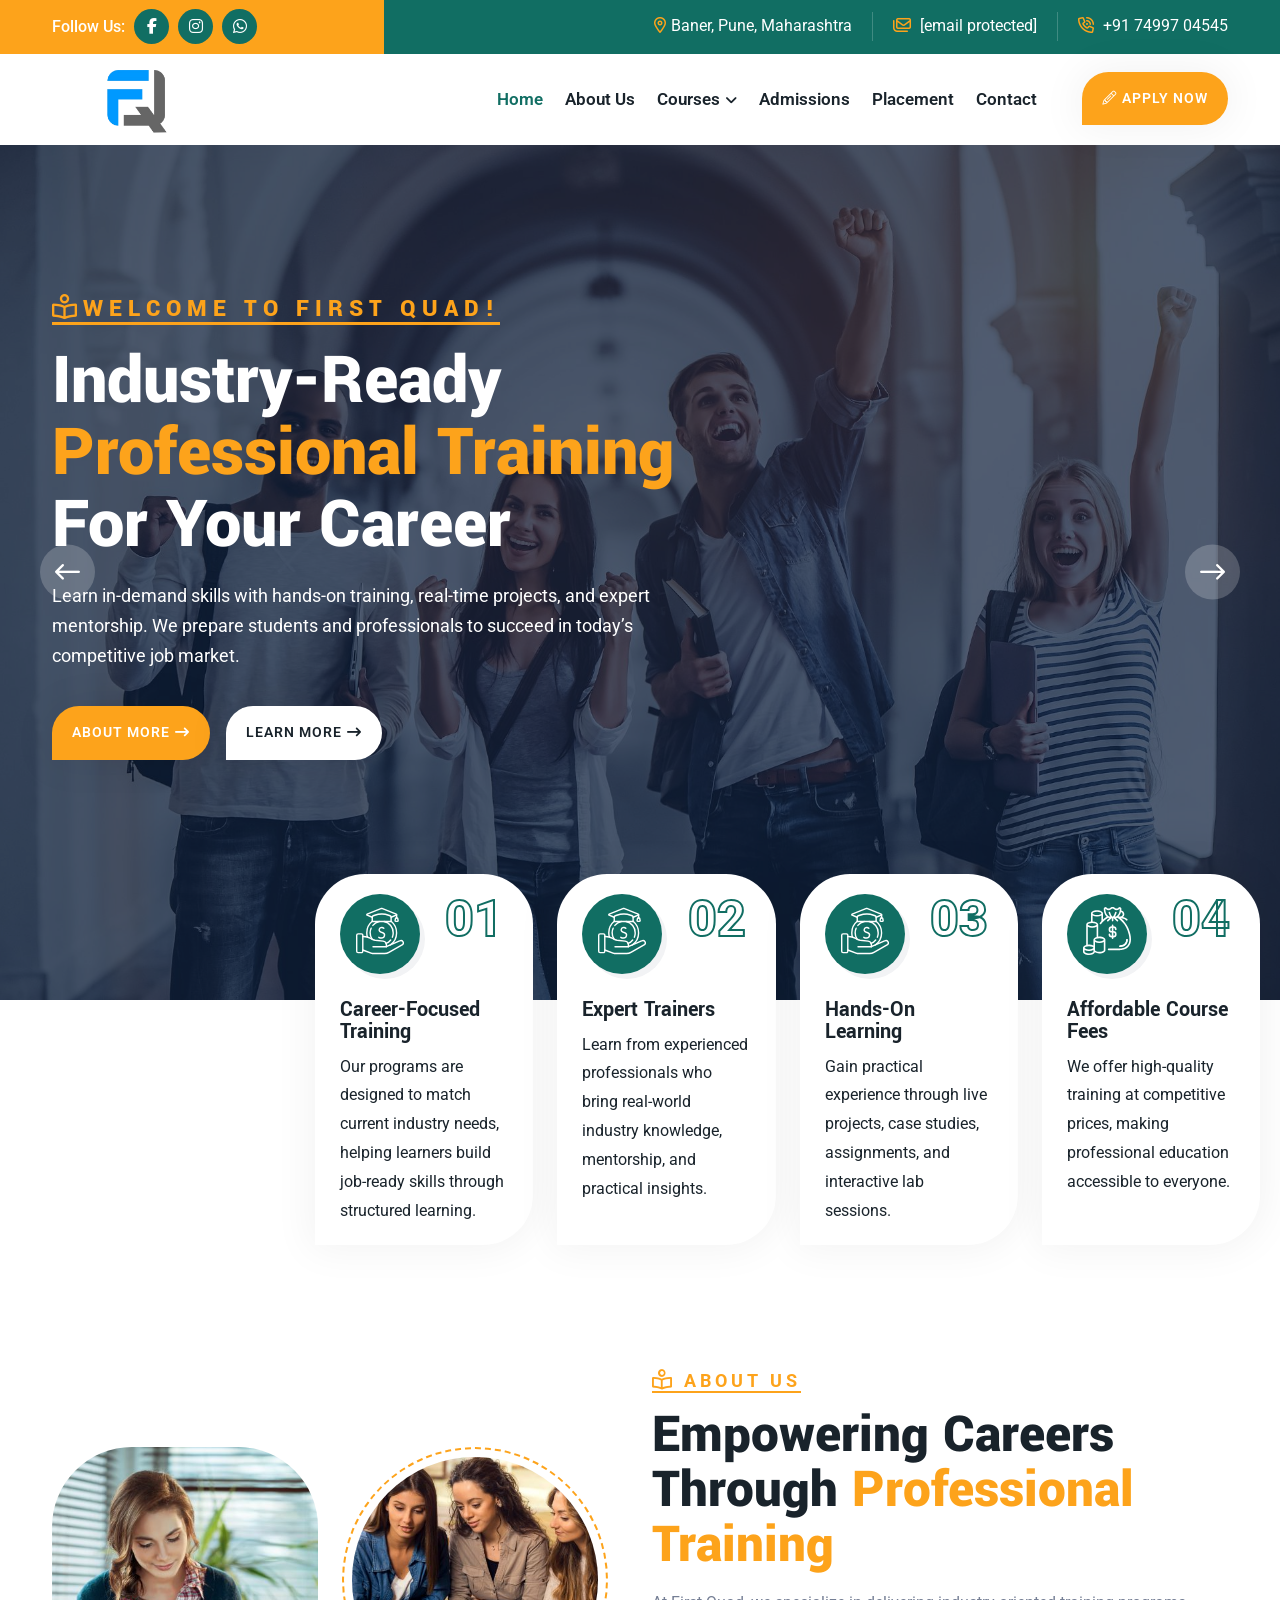
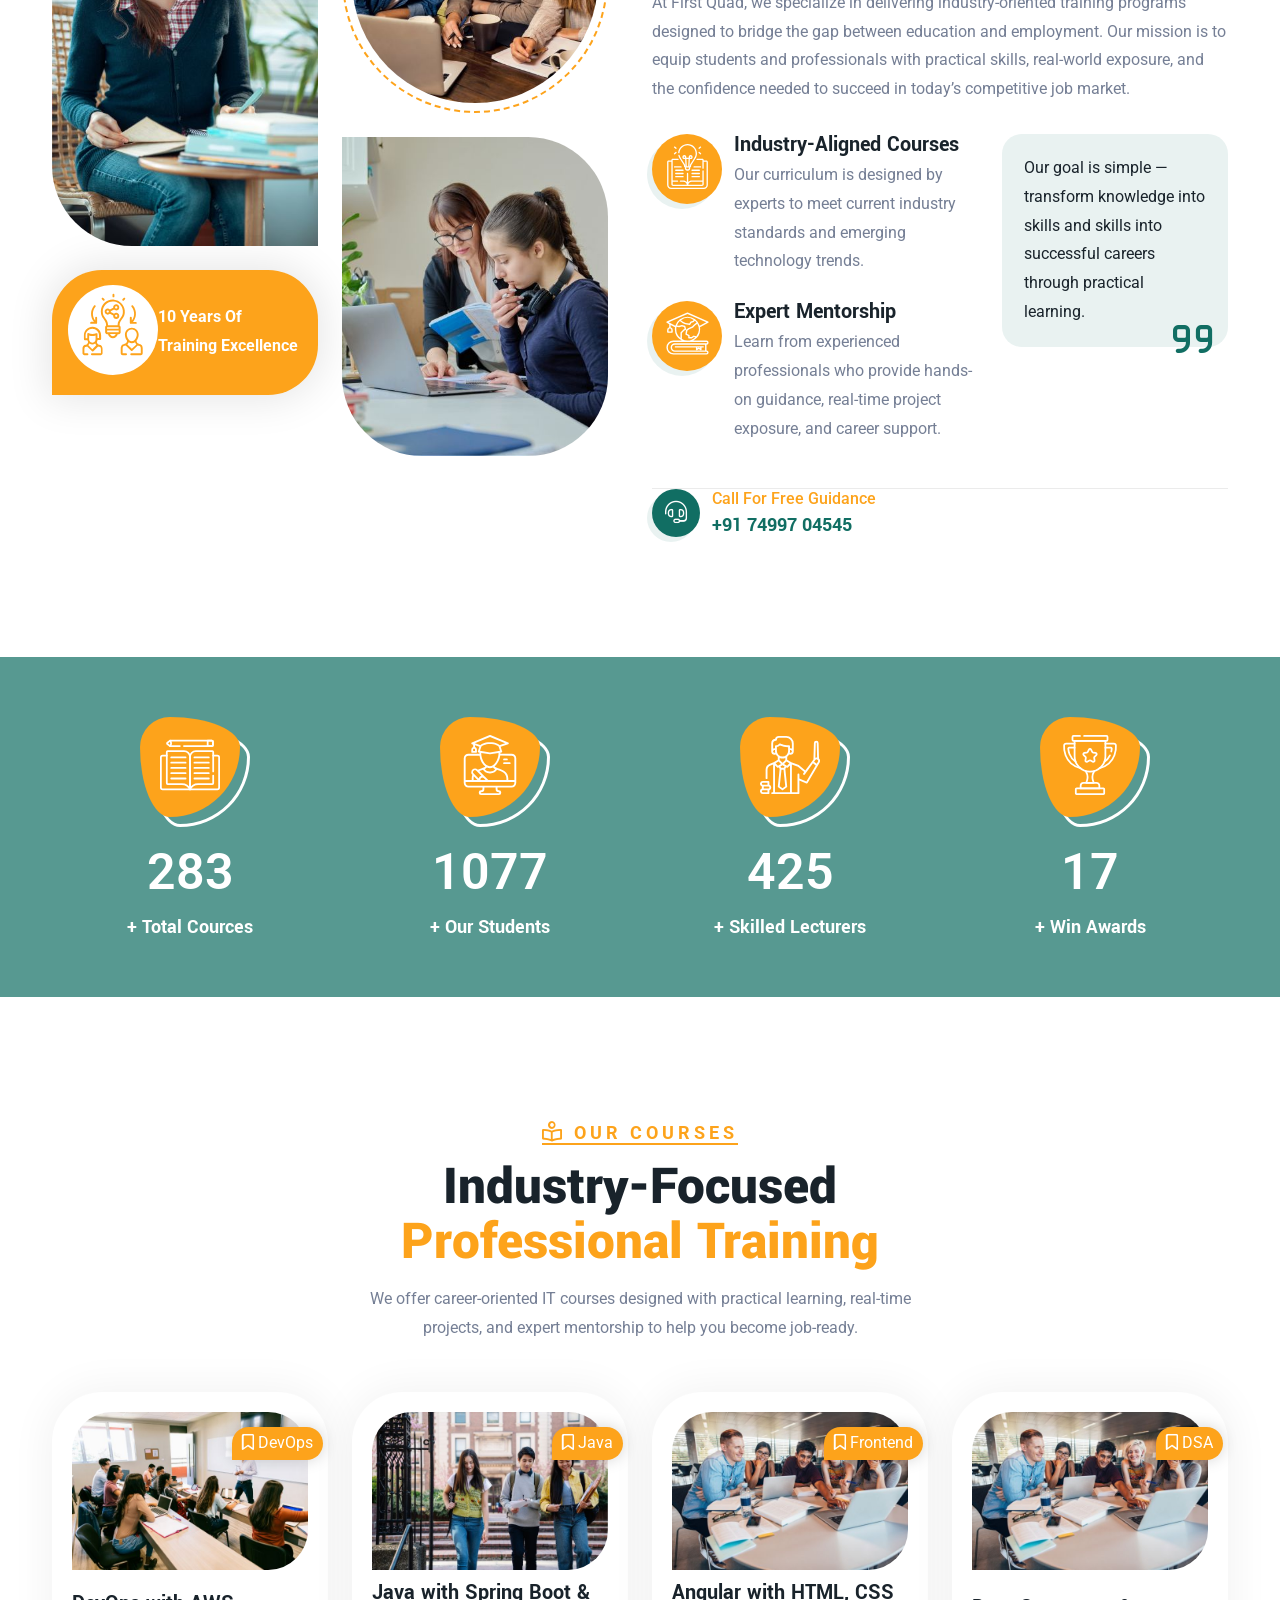
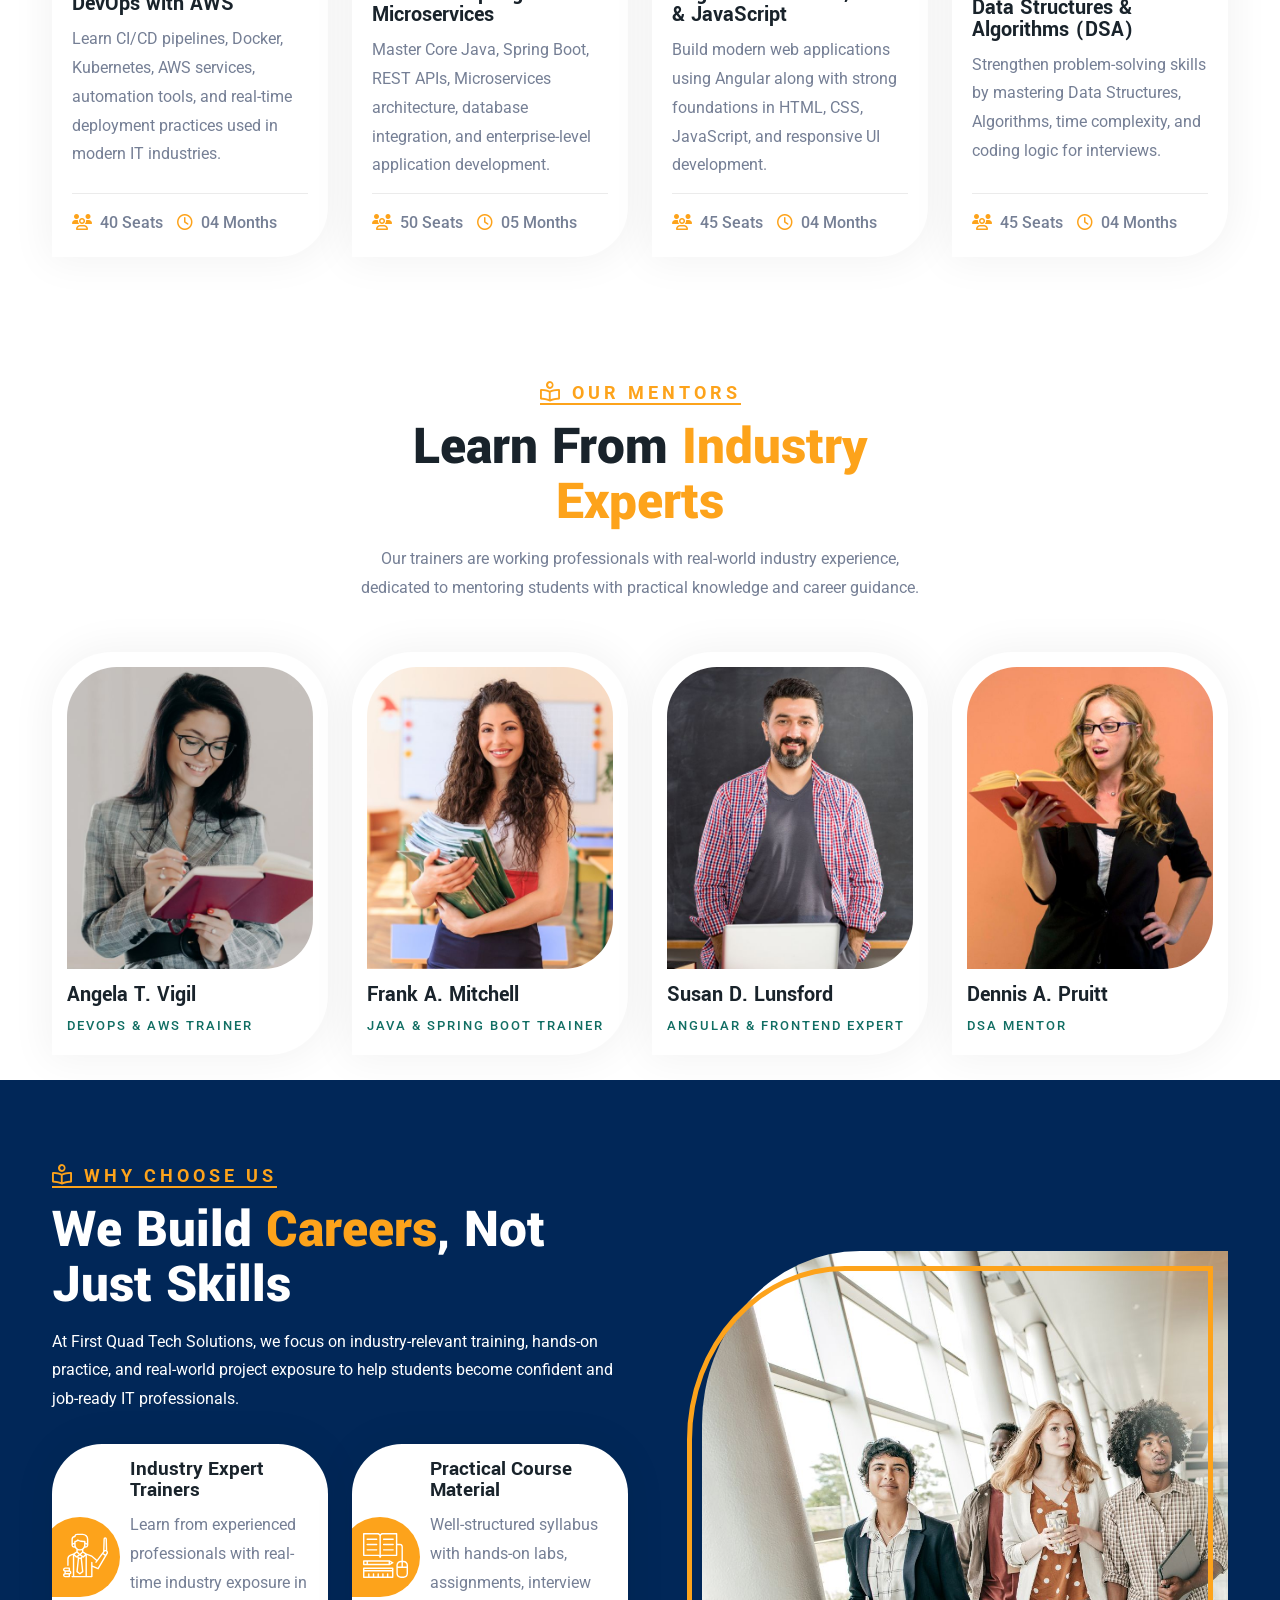
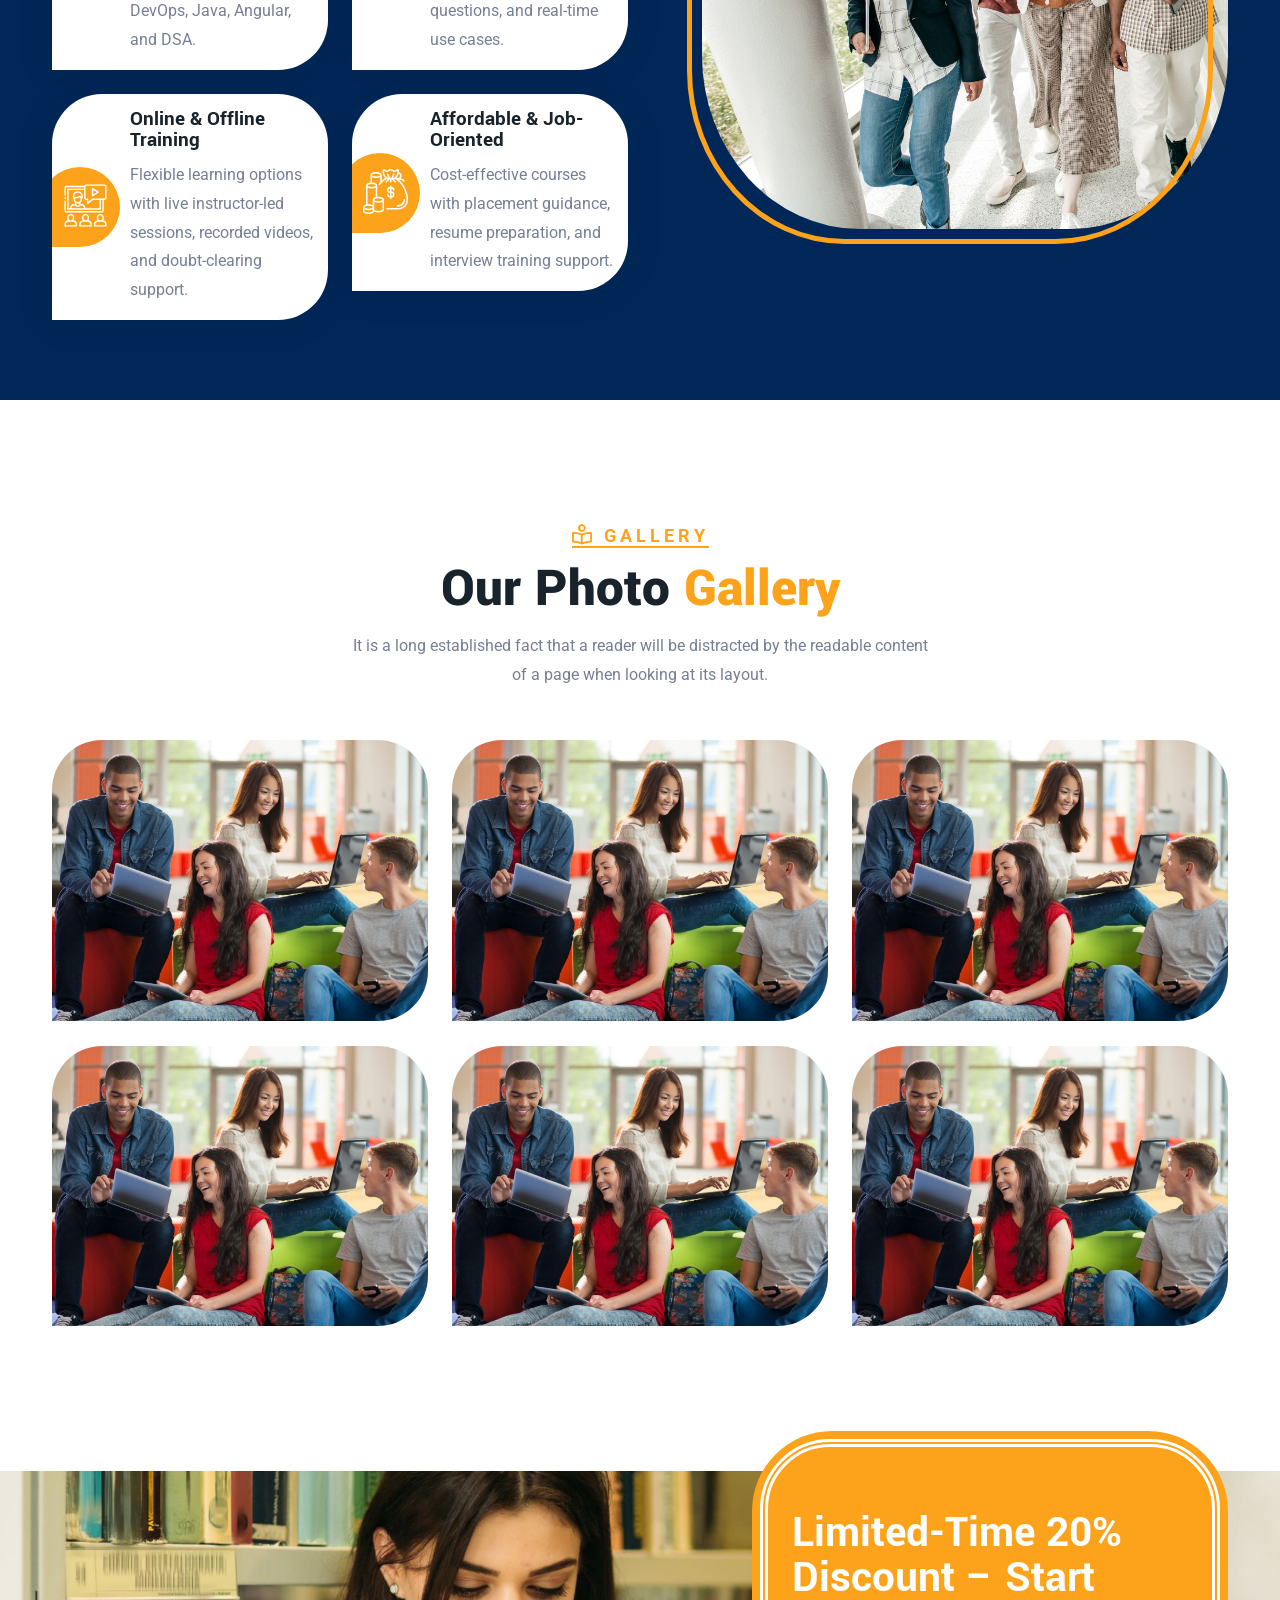
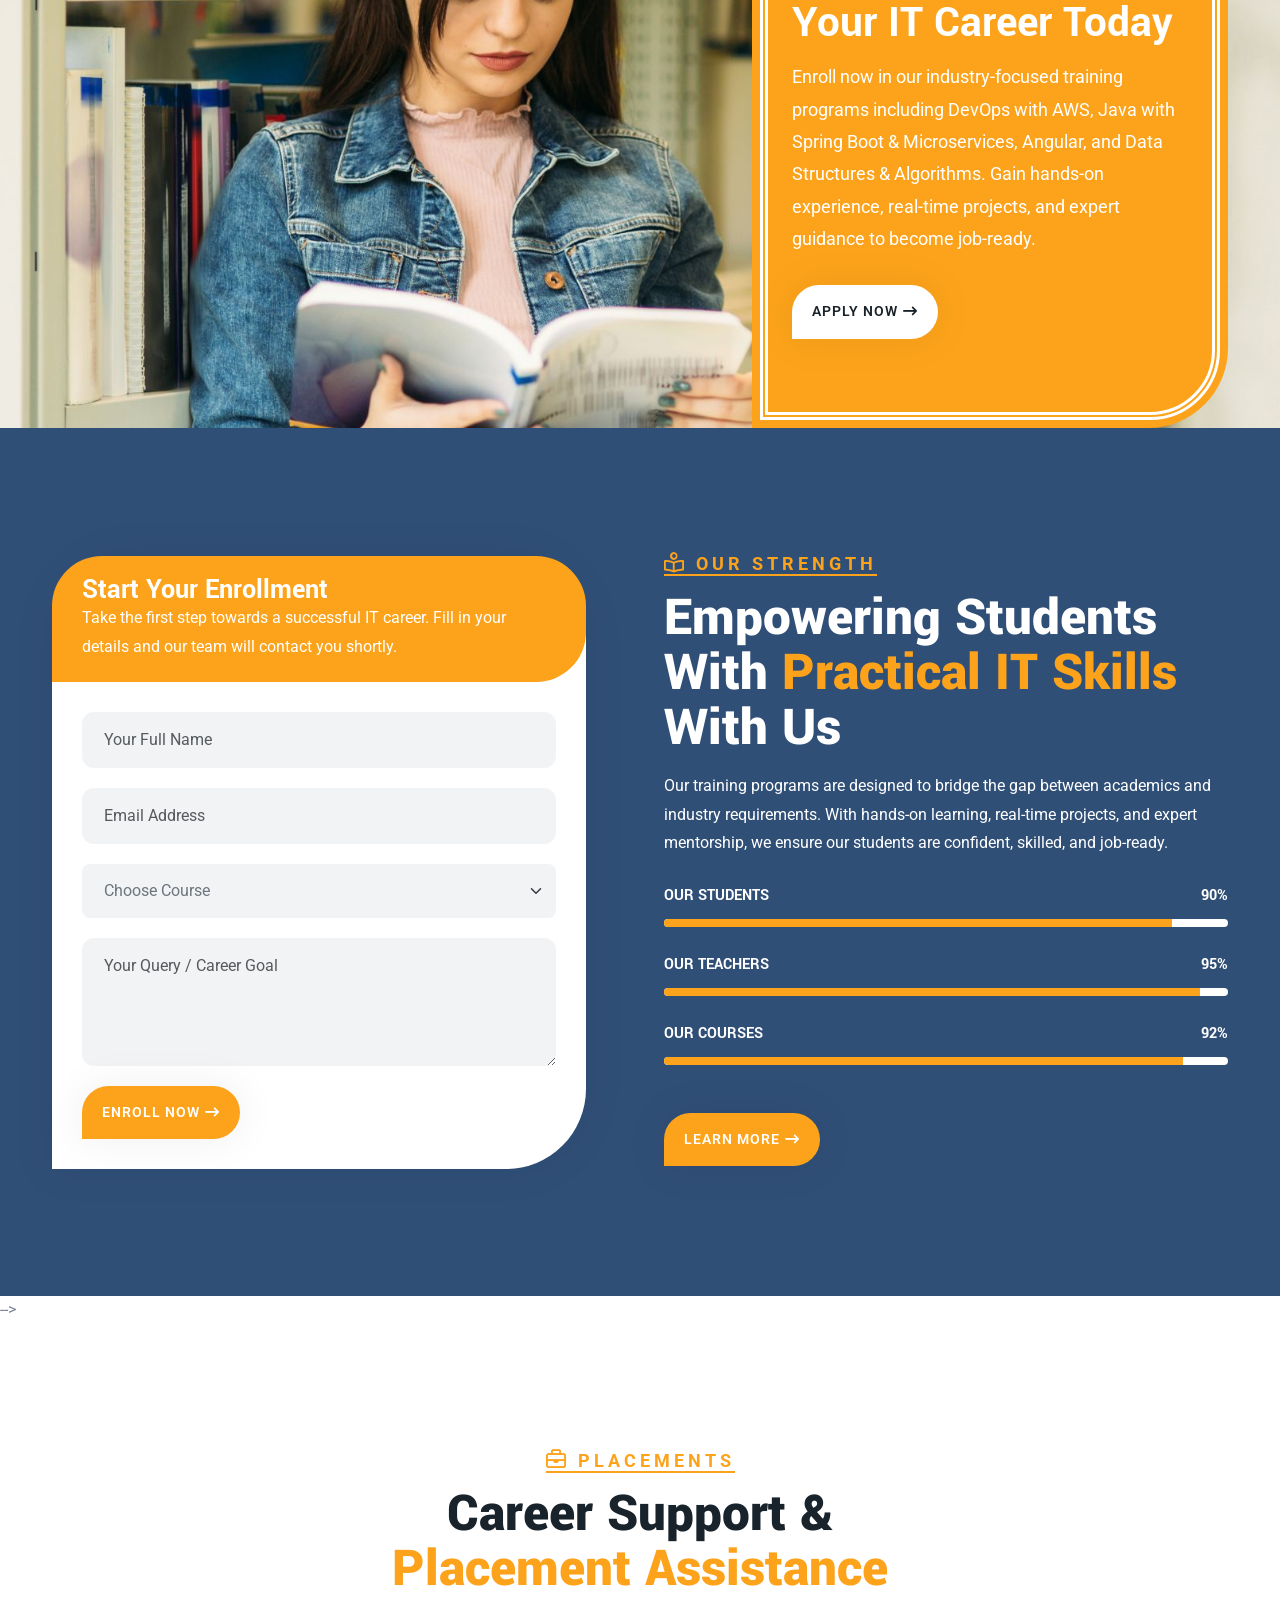
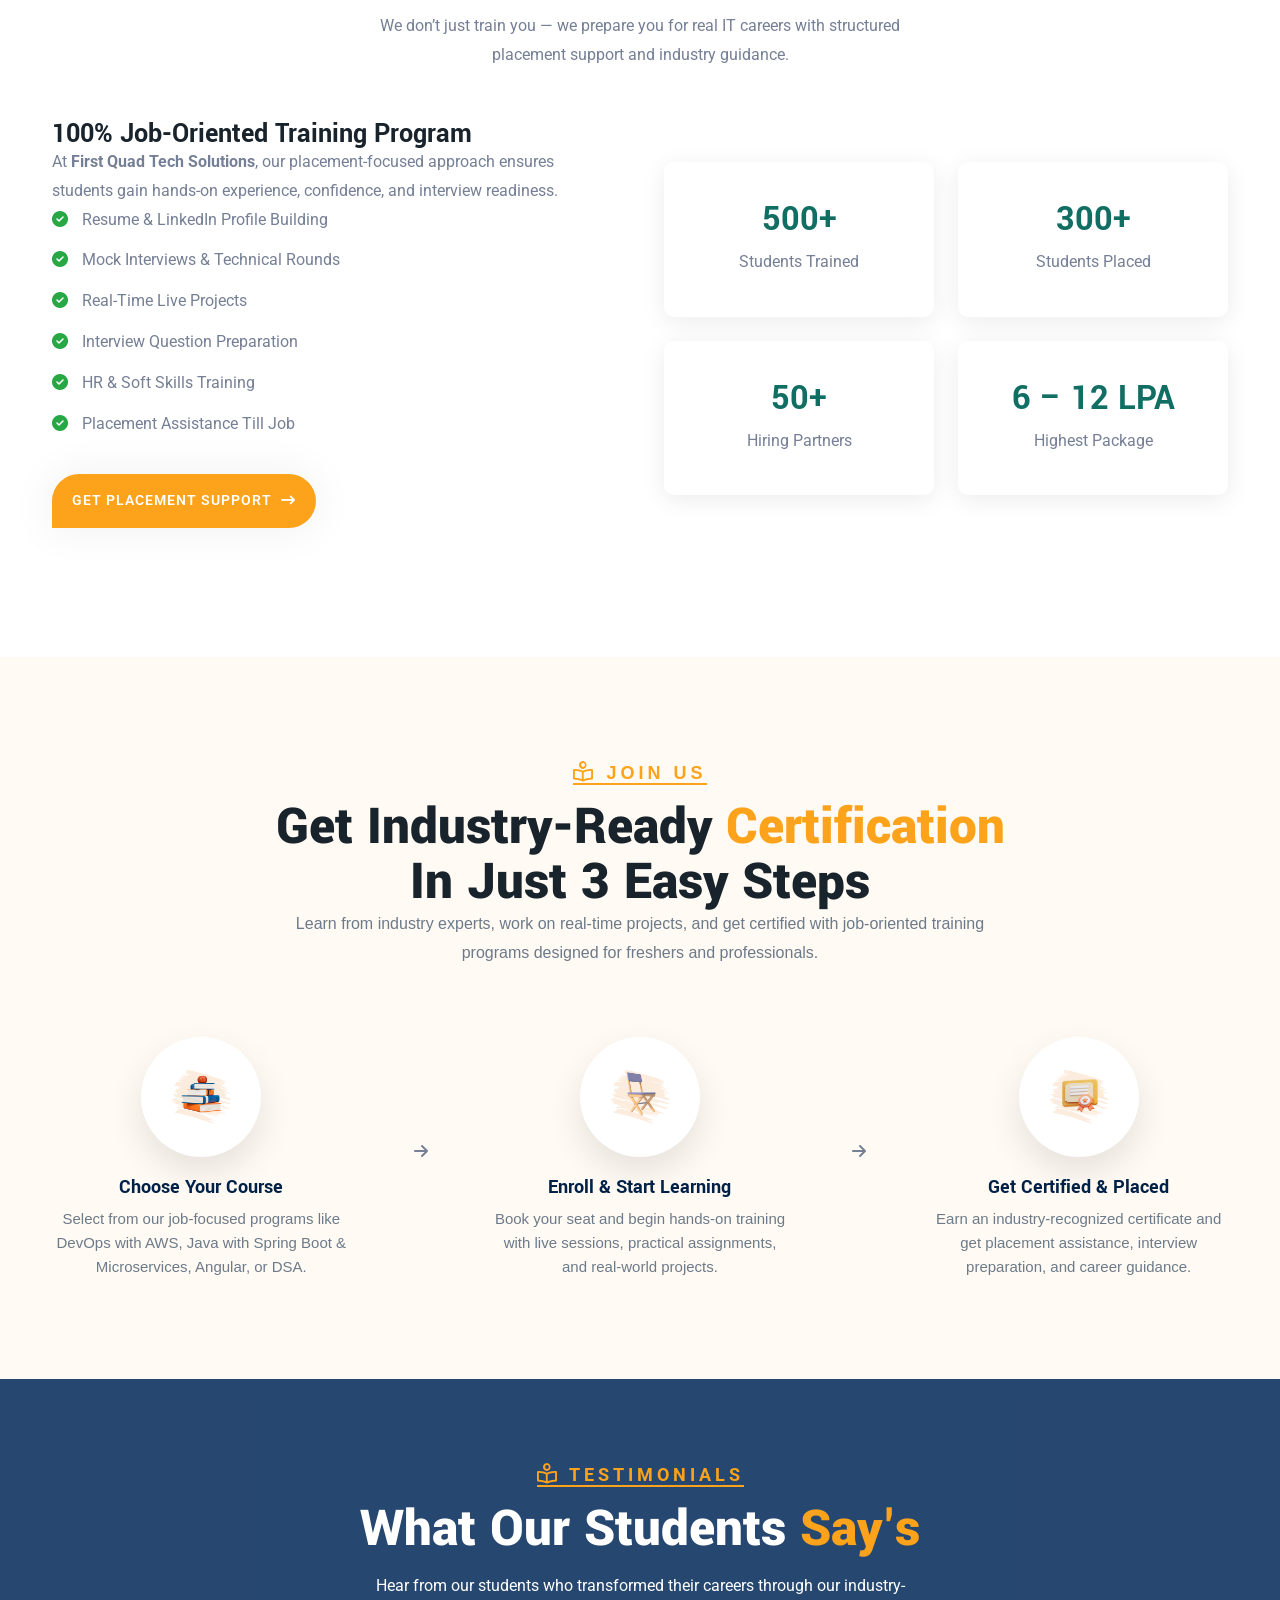
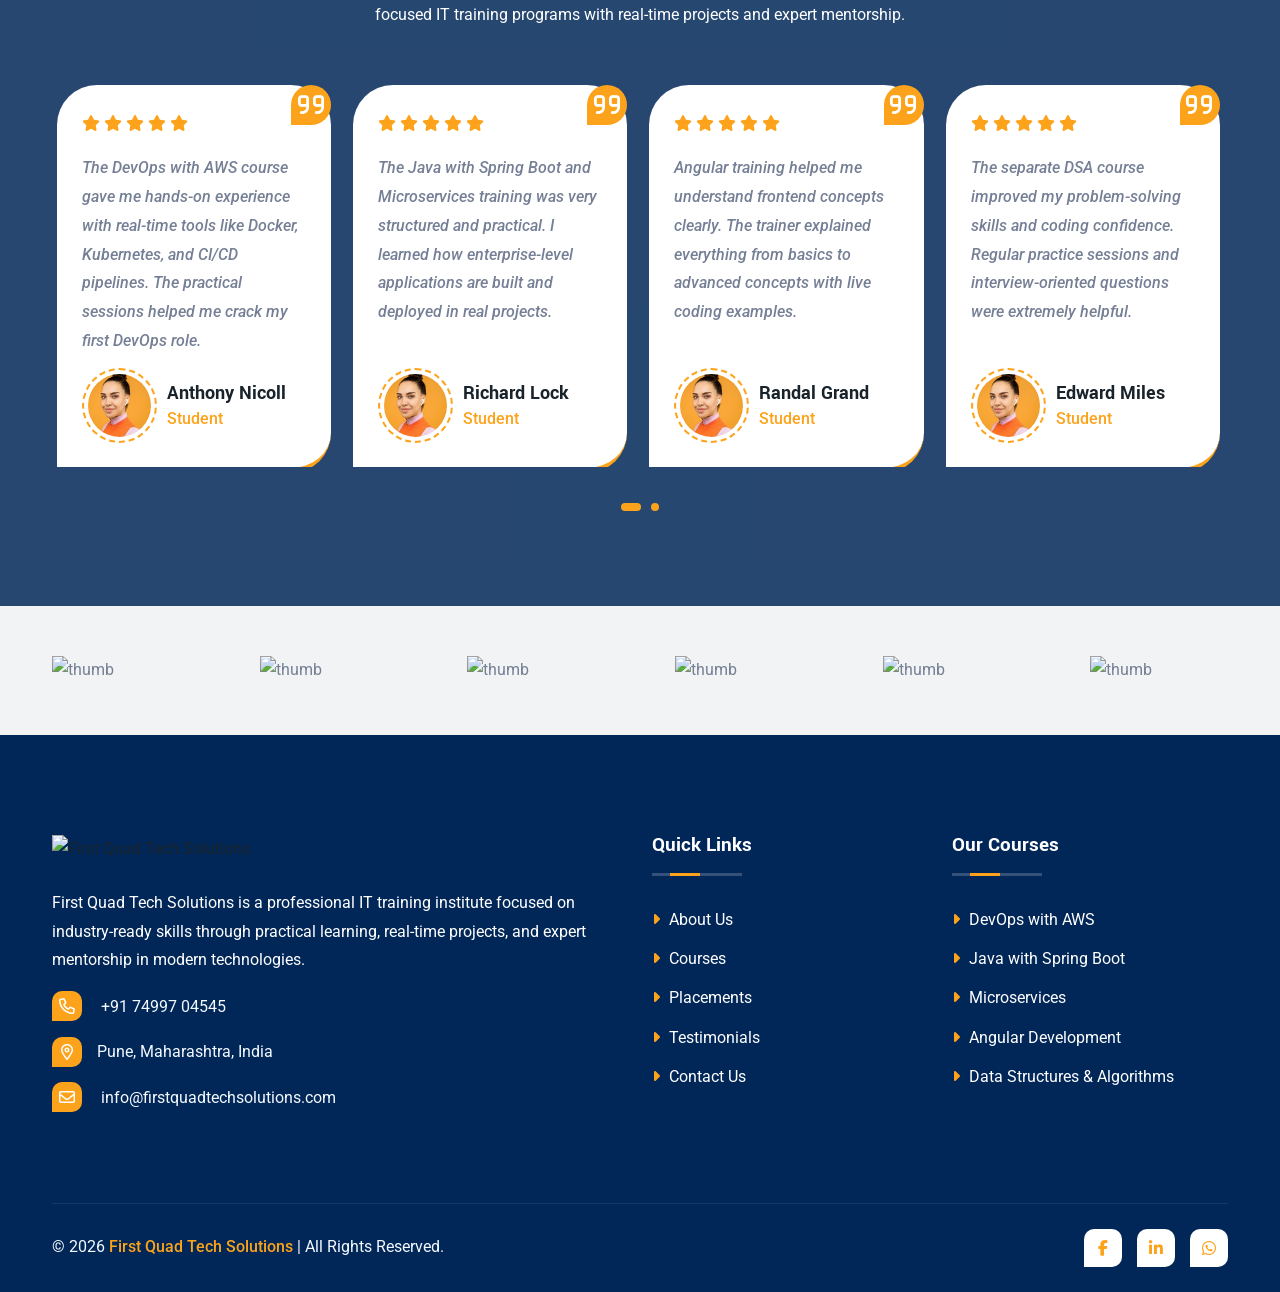
==== commit 074e0dd4: "changes in one pages" ====
--- a/index.html
+++ b/index.html
@@ -99,8 +99,14 @@
                             <li class="nav-item">
                                 <a class="nav-link " href="#">About Us</a>
                             </li>
-                            <li class="nav-item">
-                                <a class="nav-link " href="#">Courses</a>
+                            <li class="nav-item dropdown">
+                                <a class="nav-link dropdown-toggle " href="#" data-bs-toggle="dropdown">Courses</a>
+                                <ul class="dropdown-menu fade-down">
+                                    <li><a class="dropdown-item" href="singlecourse.html">DevOps with AWS</a></li>
+                                    <li><a class="dropdown-item" href="Java.html">Java Full Stack</a></li>
+                                    <li><a class="dropdown-item" href="Angular.html">Angular Full Stack</a></li>
+                                    <li><a class="dropdown-item" href="DSA.html">DSA</a></li>
+                                </ul>
                             </li>
                             <li class="nav-item">
                                 <a class="nav-link " href="#">Admissions</a>
@@ -148,7 +154,7 @@
     <main class="main">
 
         <!-- hero slider -->
-        <div class="hero-section">
+        <div class="hero-section" id="home">
             <div class="hero-slider owl-carousel owl-theme">
                 <div class="hero-single" style="background: url(img/slider-1.jpg)">
                     <div class="container">
@@ -301,7 +307,7 @@
 
 
         <!-- about area -->
-        <div class="about-area py-120">
+        <div class="about-area py-120" id="aboutus">
             <div class="container">
                 <div class="row g-4 align-items-center">
                     <div class="col-lg-6">
@@ -446,7 +452,7 @@
 
 
         <!-- course-area -->
-        <div class="course-area py-120">
+        <div class="course-area py-120" id="courses">
             <div class="container">
                 <div class="row">
                     <div class="col-lg-6 mx-auto">
@@ -479,7 +485,7 @@
                                     </div>
                                 </div> -->
                                 <h4 class="course-title">
-                                    <a href="course-single.html">DevOps with AWS</a>
+                                    <a href="singlecourse.html">DevOps with AWS</a>
                                 </h4>
                                 <p class="course-text">
                                     Learn CI/CD pipelines, Docker, Kubernetes, AWS services, automation tools,
@@ -1119,7 +1125,7 @@
 
 
         <!-- department area -->
-        <div class="department-area bg py-120">
+        <!-- <div class="department-area bg py-120">
             <div class="container">
                 <div class="row">
                     <div class="col-lg-6 mx-auto">
@@ -1197,9 +1203,9 @@
                             </div>
                         </div>
                     </div> -->
-                </div>
-            </div>
-        </div>
+        </div>
+        </div>
+        </div> -->
         <!-- department area end -->
 
         <!-- placement-area -->
@@ -1640,7 +1646,7 @@
                             <h4 class="footer-widget-title">Quick Links</h4>
                             <ul class="footer-list">
                                 <li><a href="about.html"><i class="fas fa-caret-right"></i> About Us</a></li>
-                                <li><a href="courses.html"><i class="fas fa-caret-right"></i> Courses</a></li>
+                                <li><a href="singlecourse.html"><i class="fas fa-caret-right"></i> Courses</a></li>
                                 <li><a href="placements.html"><i class="fas fa-caret-right"></i> Placements</a></li>
                                 <li><a href="testimonials.html"><i class="fas fa-caret-right"></i> Testimonials</a></li>
                                 <li><a href="contact.html"><i class="fas fa-caret-right"></i> Contact Us</a></li>
--- a/css/style.css
+++ b/css/style.css
@@ -158,7 +158,7 @@
 }
 
 a {
-  color:  var(--color-dark);
+  color: var(--color-dark);
   display: inline-block;
 }
 
@@ -194,7 +194,7 @@
 h4,
 h5,
 h6 {
-  color:  var(--color-dark);
+  color: var(--color-dark);
   margin: 0px;
   font-weight: 600;
   font-family: var(--heading-font);
@@ -253,9 +253,10 @@
 }
 
 .logo {
-    width: 400px;
-    height: 70px;
-    object-fit: contain; /* keeps image ratio */
+  width: 400px;
+  height: 70px;
+  object-fit: contain;
+  /* keeps image ratio */
 }
 
 
@@ -344,38 +345,44 @@
 
 @-webkit-keyframes loader-book {
   0% {
-    -webkit-transform: rotateY( 0deg);
-    transform: rotateY( 0deg);
-  }
+    -webkit-transform: rotateY(0deg);
+    transform: rotateY(0deg);
+  }
+
   20% {
     background: var(--theme-color2);
   }
+
   40% {
     background: var(--theme-color2);
-    -webkit-transform: rotateY( -180deg);
-    transform: rotateY( -180deg);
-  }
+    -webkit-transform: rotateY(-180deg);
+    transform: rotateY(-180deg);
+  }
+
   100% {
     background: var(--theme-color);
-    -webkit-transform: rotateY( -180deg);
-    transform: rotateY( -180deg);
+    -webkit-transform: rotateY(-180deg);
+    transform: rotateY(-180deg);
   }
 }
 
 @keyframes loader-book {
   0% {
-    transform: rotateY( 0deg);
-  }
+    transform: rotateY(0deg);
+  }
+
   20% {
     background: var(--theme-color2);
   }
+
   40% {
     background: var(--theme-color2);
-    transform: rotateY( -180deg);
-  }
+    transform: rotateY(-180deg);
+  }
+
   100% {
     background: var(--theme-color);
-    transform: rotateY( -180deg);
+    transform: rotateY(-180deg);
   }
 }
 
@@ -666,7 +673,7 @@
   border-bottom: 2px solid var(--theme-color2);
 }
 
-.site-title-tagline i{
+.site-title-tagline i {
   line-height: 0;
   font-size: 20px;
 }
@@ -675,13 +682,13 @@
   font-weight: 800;
   text-transform: capitalize;
   font-size: 55px;
-  color:  var(--color-dark);
+  color: var(--color-dark);
   margin-top: 10px;
   margin-bottom: 0;
   position: relative;
 }
 
-.site-title span{
+.site-title span {
   color: var(--theme-color2);
 }
 
@@ -693,12 +700,12 @@
   display: inline-block;
   position: relative;
   width: 90px;
-  height: 10px; 
+  height: 10px;
   border: 3px solid rgba(33, 46, 84, 1);
   border-right-color: transparent;
 }
 
-.heading-divider.light{
+.heading-divider.light {
   border-color: rgba(255, 255, 255, 0.2);
   border-right-color: transparent;
 }
@@ -743,7 +750,7 @@
   content: "";
   height: 300px;
   width: 300px;
-  background:  var(--theme-color);
+  background: var(--theme-color);
   border-radius: 50%;
   position: absolute;
   top: 50%;
@@ -769,16 +776,16 @@
   margin-right: 5px;
 }
 
-.theme-btn2{
+.theme-btn2 {
   background: var(--color-white);
   color: var(--color-dark);
 }
 
-.theme-btn2::before{
+.theme-btn2::before {
   background: var(--theme-color);
 }
 
-.theme-btn2:hover{
+.theme-btn2:hover {
   color: var(--color-white);
 }
 
@@ -790,6 +797,7 @@
 ======================*/
 
 @media (min-width: 1200px) {
+
   .container,
   .container-sm,
   .container-md,
@@ -828,7 +836,7 @@
   z-index: 1;
 }
 
-#scroll-top.active{
+#scroll-top.active {
   opacity: 1;
   visibility: visible;
   bottom: 20px;
@@ -854,7 +862,7 @@
   z-index: 1;
 }
 
-.header-top::before{
+.header-top::before {
   content: "";
   position: absolute;
   left: 0;
@@ -877,14 +885,14 @@
   gap: 20px;
 }
 
-.header-top-contact ul li{
+.header-top-contact ul li {
   display: flex;
   gap: 10px;
   border-right: 1px solid rgba(255, 255, 255, .2);
   padding-right: 20px;
 }
 
-.header-top-contact ul li:last-child{
+.header-top-contact ul li:last-child {
   border: none;
   padding-right: 0;
 }
@@ -894,12 +902,12 @@
   font-weight: 400;
 }
 
-.header-top-contact ul li a i{
+.header-top-contact ul li a i {
   color: var(--theme-color2);
   margin-right: 5px;
 }
 
-.header-top-social span{
+.header-top-social span {
   color: var(--color-white);
   font-weight: 500;
 }
@@ -923,11 +931,11 @@
 
 
 @media all and (max-width: 1199px) {
-  .header-top-contact ul{
+  .header-top-contact ul {
     gap: 10px;
   }
 
-  .header-top-social a{
+  .header-top-social a {
     width: 34px;
     height: 34px;
     line-height: 37px;
@@ -954,7 +962,7 @@
   z-index: 999;
 }
 
-.custom-nav{
+.custom-nav {
   background: var(--color-white);
   position: relative;
 }
@@ -1042,7 +1050,7 @@
     padding: 30px 0 30px 0;
     font-size: 17px;
     font-weight: 600;
-    color:  var(--color-dark);
+    color: var(--color-dark);
     text-transform: capitalize;
   }
 
@@ -1078,7 +1086,7 @@
     font-size: 16px;
     padding: 8px 25px;
     font-weight: 500;
-    color:  var(--color-white);
+    color: var(--color-white);
     position: relative;
     overflow: hidden;
     text-transform: capitalize;
@@ -1156,7 +1164,7 @@
   .nav-right-link {
     position: relative;
     font-size: 20px;
-    color:  var(--color-dark);
+    color: var(--color-dark);
     transition: var(--transition);
   }
 
@@ -1185,7 +1193,7 @@
     margin-right: 15px;
   }
 
-  .nav-right .cart-btn span{
+  .nav-right .cart-btn span {
     position: absolute;
     right: -9px;
     top: -2px;
@@ -1214,6 +1222,7 @@
     left: 0;
     position: fixed;
   }
+
   .navbar-brand {
     padding-left: 10px;
   }
@@ -1235,7 +1244,7 @@
   }
 
   .navbar .nav-item .nav-link {
-    color:  var(--color-dark);
+    color: var(--color-dark);
     font-weight: 700;
     transition: var(--transition);
   }
@@ -1262,17 +1271,17 @@
     color: var(--color-dark);
   }
 
-  .mobile-menu-right .nav-right-link:hover{
+  .mobile-menu-right .nav-right-link:hover {
     color: var(--theme-color);
   }
 
-  .search-area.open{
+  .search-area.open {
     top: 50px !important;
   }
 
   .navbar-toggler-mobile-icon {
     font-size: 25px;
-    color:  var(--color-dark);
+    color: var(--color-dark);
     font-weight: 500;
   }
 
@@ -1291,59 +1300,59 @@
 13. Mega menu
 ==============================*/
 
-@media (min-width: 992px){
+@media (min-width: 992px) {
   .nav-item.mega-menu {
     position: static;
   }
-  
-  .navbar .nav-item.mega-menu .dropdown-menu{
+
+  .navbar .nav-item.mega-menu .dropdown-menu {
     width: 98%;
     left: 12px;
-  } 
-
-  .mega-menu .mega-content{
+  }
+
+  .mega-menu .mega-content {
     padding: 30px;
   }
 
-  .mega-menu .mega-content h5{
+  .mega-menu .mega-content h5 {
     color: var(--theme-color2);
     font-size: 22px;
     margin-bottom: 20px;
   }
 
-  .navbar .nav-item.mega-menu .dropdown-menu .dropdown-item{
+  .navbar .nav-item.mega-menu .dropdown-menu .dropdown-item {
     padding-left: 0;
   }
 
-  .navbar .nav-item.mega-menu .dropdown-menu .dropdown-item::before{
+  .navbar .nav-item.mega-menu .dropdown-menu .dropdown-item::before {
     left: 0;
   }
 
-  .navbar .nav-item.mega-menu .dropdown-menu .dropdown-item:hover{
+  .navbar .nav-item.mega-menu .dropdown-menu .dropdown-item:hover {
     padding-left: 15px;
   }
 
-  .menu-about-logo{
+  .menu-about-logo {
     margin-top: 15px;
     margin-bottom: 15px;
   }
 
-  .menu-about-logo img{
+  .menu-about-logo img {
     width: 180px;
   }
 
-  .menu-about p{
+  .menu-about p {
     color: var(--color-white);
   }
 }
 
 
-@media (max-width: 991px){
-  .menu-about-logo{
+@media (max-width: 991px) {
+  .menu-about-logo {
     display: none;
   }
 
-  .mega-menu .mega-content h5{
+  .mega-menu .mega-content h5 {
     margin: 15px 0;
   }
 }
@@ -1459,7 +1468,7 @@
   visibility: hidden;
 }
 
-.search-popup .close-search:hover{
+.search-popup .close-search:hover {
   background: var(--theme-color);
 }
 
@@ -1493,7 +1502,7 @@
   overflow: hidden;
 }
 
-.search-popup .form-group input[type="text"], 
+.search-popup .form-group input[type="text"],
 .search-popup .form-group input[type="search"] {
   position: relative;
   width: 100%;
@@ -1584,7 +1593,7 @@
   text-transform: capitalize;
 }
 
-.hero-single .hero-content .hero-title span{
+.hero-single .hero-content .hero-title span {
   color: var(--theme-color2);
 }
 
@@ -1614,7 +1623,7 @@
   justify-content: start;
 }
 
-.hero-single .hero-img::before{
+.hero-single .hero-img::before {
   content: "";
   position: absolute;
   width: 500px;
@@ -1627,7 +1636,7 @@
   z-index: -1;
 }
 
-.hero-single .hero-img{
+.hero-single .hero-img {
   position: absolute;
   right: 100px;
   bottom: 120px;
@@ -1712,7 +1721,7 @@
     margin-top: 50px;
   }
 
-  .hero-single .hero-img::before{
+  .hero-single .hero-img::before {
     width: 250px;
     height: 250px;
   }
@@ -1788,35 +1797,35 @@
 19. About css 
 ======================*/
 
-.about-area{
-  position: relative;
-}
-
-.about-left{
+.about-area {
+  position: relative;
+}
+
+.about-left {
   margin-right: 20px;
 }
 
-.about-img{
+.about-img {
   display: flex;
   gap: 30px;
   position: relative;
 }
 
-.about-img .img-1{
+.about-img .img-1 {
   border-radius: 80px 80px 0 80px;
 }
 
-.about-img .img-2{
+.about-img .img-2 {
   border-radius: 50%;
   border: 2px dashed var(--theme-color2);
   padding: 8px;
 }
 
-.about-img .img-3{
+.about-img .img-3 {
   border-radius: 0 80px 80px 80px;
 }
 
-.about-experience{
+.about-experience {
   display: flex;
   align-items: center;
   text-align: center;
@@ -1827,7 +1836,7 @@
   box-shadow: 0 0 40px 5px rgb(0 0 0 / 10%);
 }
 
-.about-experience-icon{
+.about-experience-icon {
   color: var(--theme-color);
   font-size: 65px;
   width: 90px;
@@ -1840,7 +1849,7 @@
   margin-bottom: 5px;
 }
 
-.about-experience-icon img{
+.about-experience-icon img {
   width: 65px;
 }
 
@@ -1875,7 +1884,7 @@
   box-shadow: -5px 5px 0 var(--theme-color-light);
 }
 
-.about-item-icon img{
+.about-item-icon img {
   width: 45px;
   filter: brightness(0) invert(1);
 }
@@ -1889,7 +1898,7 @@
   margin-bottom: 5px;
 }
 
-.about-quote{
+.about-quote {
   position: relative;
   color: var(--color-dark);
   padding: 20px 22px;
@@ -1897,7 +1906,7 @@
   border-radius: 20px;
 }
 
-.about-quote i{
+.about-quote i {
   position: absolute;
   font-size: 45px;
   color: var(--theme-color);
@@ -1905,20 +1914,20 @@
   bottom: -15px;
 }
 
-.about-bottom{
+.about-bottom {
   display: flex;
   flex-wrap: wrap;
   gap: 25px;
   margin-top: 30px;
 }
 
-.about-phone{
+.about-phone {
   display: flex;
   align-items: center;
   gap: 12px;
 }
 
-.about-phone .icon{
+.about-phone .icon {
   width: 48px;
   height: 48px;
   line-height: 48px;
@@ -1930,21 +1939,21 @@
   box-shadow: -5px 5px 0 var(--theme-color-light);
 }
 
-.about-phone .number{
+.about-phone .number {
   line-height: 1;
 }
 
-.about-phone .number span{
+.about-phone .number span {
   color: var(--theme-color2);
   font-weight: 500;
 }
 
-.about-phone .number h6{
+.about-phone .number h6 {
   font-size: 20px;
   margin-top: 8px;
 }
 
-.about-phone .number h6 a{
+.about-phone .number h6 a {
   color: var(--theme-color);
 }
 
@@ -1967,22 +1976,22 @@
 20. Course css 
 ======================*/
 
-.course-area{
-  position: relative;
-}
-
-.course-item{
+.course-area {
+  position: relative;
+}
+
+.course-item {
   position: relative;
   background: var(--color-white);
   padding: 20px;
   border-radius: 50px 50px 50px 0;
   margin-bottom: 25px;
   box-shadow: var(--box-shadow);
-   height: 100%;
-
-}
-
-.course-tag{
+  height: 100%;
+
+}
+
+.course-tag {
   position: absolute;
   right: -15px;
   top: 15px;
@@ -1996,11 +2005,11 @@
   z-index: 1;
 }
 
-.course-img{
-  position: relative;
-}
-
-.course-img img{
+.course-img {
+  position: relative;
+}
+
+.course-img img {
   border-radius: 40px 40px 40px 0;
 }
 
@@ -2018,95 +2027,96 @@
   transition: var(--transition);
 }
 
-.course-item:hover .course-img::before{
-	opacity: 0.5;
-	visibility: visible;
+.course-item:hover .course-img::before {
+  opacity: 0.5;
+  visibility: visible;
 }
 
 .course-img a {
-	position: absolute;
-	top: 50%;
-	left: 50%;
-	width: 50px;
-	height: 50px;
-	line-height: 50px;
-	border-radius: 100%;
-	line-height: 50px;
-	padding: 0;
-	margin: -25px 0 0 -25px;
-	color: var(--color-white);
-	background: var(--theme-color2);
-	transform: scale(3);
-	opacity: 0;
-	visibility: hidden;
-	transition: var(--transition);
-	z-index: 1;
-}
-
-.course-item:hover .course-img a{
-	transform: scale(1);
-	opacity: 1;
-	visibility: visible;
-}
-
-.course-item:hover .course-img a:hover{
-	background: var(--color-white);
-	color: var(--theme-color2);
-}
+  position: absolute;
+  top: 50%;
+  left: 50%;
+  width: 50px;
+  height: 50px;
+  line-height: 50px;
+  border-radius: 100%;
+  line-height: 50px;
+  padding: 0;
+  margin: -25px 0 0 -25px;
+  color: var(--color-white);
+  background: var(--theme-color2);
+  transform: scale(3);
+  opacity: 0;
+  visibility: hidden;
+  transition: var(--transition);
+  z-index: 1;
+}
+
+.course-item:hover .course-img a {
+  transform: scale(1);
+  opacity: 1;
+  visibility: visible;
+}
+
+.course-item:hover .course-img a:hover {
+  background: var(--color-white);
+  color: var(--theme-color2);
+}
+
 /* Make row stretch children */
 .course-area .row {
-    align-items: stretch;
+  align-items: stretch;
 }
 
 /* Card full height */
 .course-item {
-    height: 100%;
-    display: flex;
-    flex-direction: column;
+  height: 100%;
+  display: flex;
+  flex-direction: column;
 }
 
 /* Content fills space */
 .course-content {
-    flex: 1;
-    display: flex;
-    flex-direction: column;
-    
+  flex: 1;
+  display: flex;
+  flex-direction: column;
+
 }
 
 .course-meta {
-    display: flex;
-    align-items: center;
-    justify-content: space-between;
-    gap: 10px;
-    margin-bottom: 10px;
+  display: flex;
+  align-items: center;
+  justify-content: space-between;
+  gap: 10px;
+  margin-bottom: 10px;
 }
 
 .course-meta-left {
-    display: flex;
-    align-items: center;
-    gap: 6px;
-}
-
-.course-meta-left i{
+  display: flex;
+  align-items: center;
+  gap: 6px;
+}
+
+.course-meta-left i {
   color: var(--theme-color2);
 }
 
-.course-rating{
+.course-rating {
   color: var(--theme-color2);
   font-weight: 500;
 }
 
-.course-title{
+.course-title {
   margin-bottom: 10px;
   margin-top: auto;
 
 }
 
-.course-title:hover{
+.course-title:hover {
   color: var(--theme-color2);
 }
 
-.course-bottom{
+.course-bottom {
   display: flex;
   justify-content: space-between;
   align-items: center;
@@ -2116,18 +2126,18 @@
   margin-top: auto;
 }
 
-.course-bottom-left span{
+.course-bottom-left span {
   margin-right: 10px;
   font-weight: 500;
 }
 
-.course-bottom-left i{
+.course-bottom-left i {
   color: var(--theme-color2);
   margin-right: 8px;
   /* margin-top: 70px; */
 }
 
-.course-price{
+.course-price {
   display: inline-block;
   background: var(--theme-color2);
   color: var(--color-white);
@@ -2136,26 +2146,26 @@
   font-weight: 500;
 }
 
-.course-sidebar .form-select{
+.course-sidebar .form-select {
   padding: 12px 15px;
   box-shadow: none;
   border-radius: 8px;
 }
 
-.course-sidebar .form-select:focus{
+.course-sidebar .form-select:focus {
   border-color: var(--theme-color);
 }
 
-.course-sidebar .form-check-input{
+.course-sidebar .form-check-input {
   margin-top: 7.5px;
   box-shadow: none;
 }
 
-.course-sidebar .form-check-input:focus{
+.course-sidebar .form-check-input:focus {
   border-color: var(--theme-color);
 }
 
-.course-sidebar .form-check-label{
+.course-sidebar .form-check-label {
   color: var(--color-dark);
 }
 
@@ -2172,61 +2182,61 @@
 21. Course single css 
 ======================*/
 
-.course-details-img{
-  position: relative;
-}
-
-.course-details-img .play-btn{
+.course-details-img {
+  position: relative;
+}
+
+.course-details-img .play-btn {
   position: absolute;
   left: 50%;
   top: 50%;
   transform: translate(-50%, -50%);
 }
 
-.course-details img{
+.course-details img {
   border-radius: 20px;
 }
 
-.course-single-info .single-info{
+.course-single-info .single-info {
   display: flex;
   align-items: center;
   gap: 10px;
   margin-bottom: 20px;
 }
 
-.course-single-info .author img{
-	width: 50px;
-	height: 50px;
-	border-radius: 100%;
-}
-
-.course-single-info .single-info i{
-	width: 50px;
-	height: 50px;
-	line-height: 45px;
-	border-radius: 100%;
-	font-size: 29px;
-	color: var(--theme-color2);
-	border: 2px solid var(--theme-color2);
-	font-size: 20px;
+.course-single-info .author img {
+  width: 50px;
+  height: 50px;
+  border-radius: 100%;
+}
+
+.course-single-info .single-info i {
+  width: 50px;
+  height: 50px;
+  line-height: 45px;
+  border-radius: 100%;
+  font-size: 29px;
+  color: var(--theme-color2);
+  border: 2px solid var(--theme-color2);
+  font-size: 20px;
   text-align: center;
 }
 
-.course-single-info .single-info-content{
+.course-single-info .single-info-content {
   margin-top: 5px;
 }
 
-.course-single-info .single-info h4{
-	font-size: 16px;
-	text-transform: uppercase;
-}
-
-.course-single-list i{
+.course-single-info .single-info h4 {
+  font-size: 16px;
+  text-transform: uppercase;
+}
+
+.course-single-list i {
   color: var(--theme-color2);
   margin-right: 12px;
 }
 
-.course-feature-list a{
+.course-feature-list a {
   display: block;
   padding: 10px 0;
   font-weight: 500;
@@ -2234,25 +2244,25 @@
   border-bottom: 1px solid var(--border-info-color);
 }
 
-.course-feature-list a:last-child{
+.course-feature-list a:last-child {
   border-bottom: none;
 }
 
-.course-feature-list a span{
+.course-feature-list a span {
   float: right;
 }
 
-.course-feature-list a i{
+.course-feature-list a i {
   color: var(--theme-color2);
   width: 24px;
 }
 
-.course-single-sidebar .theme-btn{
+.course-single-sidebar .theme-btn {
   width: 100%;
   margin-top: 30px;
 }
 
-.course-single-sidebar .theme-btn::before{
+.course-single-sidebar .theme-btn::before {
   width: 350px;
   height: 350px;
 }
@@ -2268,7 +2278,7 @@
   z-index: 1;
 }
 
-.fa-negative{
+.fa-negative {
   margin-top: -150px;
   margin-right: 20px;
 }
@@ -2280,11 +2290,11 @@
   border-radius: 50px 50px 50px 0px;
   box-shadow: var(--box-shadow);
   z-index: 1;
-    height: 100%;
-  
-}
-
-.feature-item .count{
+  height: 100%;
+
+}
+
+.feature-item .count {
   position: absolute;
   right: 30px;
   top: 0px;
@@ -2313,12 +2323,12 @@
   transform: rotateY(360deg);
 }
 
-.feature-icon img{
+.feature-icon img {
   width: 48px;
   filter: brightness(0) invert(1);
 }
 
-.feature-content{
+.feature-content {
   flex: 1;
 }
 
@@ -2329,7 +2339,7 @@
   margin-bottom: 10px;
 }
 
-.feature-content p{
+.feature-content p {
   color: var(--color-dark);
   min-height: 5px;
 }
@@ -2340,7 +2350,7 @@
     margin-left: 20px;
   }
 
-  .feature-item.active::before{
+  .feature-item.active::before {
     transform: scale(1);
   }
 }
@@ -2352,7 +2362,7 @@
 23. Portfolio css 
 =========================== */
 
-.portfolio-area{
+.portfolio-area {
   position: relative;
 }
 
@@ -2393,7 +2403,7 @@
   transition: 0.3s;
 }
 
-.portfolio-item:hover .portfolio-info{
+.portfolio-item:hover .portfolio-info {
   bottom: 30px;
 }
 
@@ -2425,7 +2435,7 @@
   border-radius: 50px;
 }
 
-.portfolio-btn:hover{
+.portfolio-btn:hover {
   background: var(--theme-color2);
   color: var(--color-white);
 }
@@ -2476,7 +2486,7 @@
   font-size: 28px;
 }
 
-.new-portfolio .theme-btn::before{
+.new-portfolio .theme-btn::before {
   background: var(--color-dark);
 }
 
@@ -2489,7 +2499,7 @@
   font-weight: 700;
 }
 
-.portfolio-details img{
+.portfolio-details img {
   border-radius: 20px;
 }
 
@@ -2576,13 +2586,13 @@
 26. Choose css 
 ======================*/
 
-.choose-area{
+.choose-area {
   position: relative;
   background: var(--footer-bg);
   z-index: 1;
 }
 
-.choose-area::before{
+.choose-area::before {
   content: "";
   position: absolute;
   left: 0;
@@ -2597,7 +2607,7 @@
   z-index: -1;
 }
 
-.choose-content-wrap{
+.choose-content-wrap {
   margin-top: 30px;
 }
 
@@ -2606,7 +2616,7 @@
   margin-left: 50px;
 }
 
-.choose-img::before{
+.choose-img::before {
   content: "";
   position: absolute;
   left: -15px;
@@ -2617,11 +2627,11 @@
   border-radius: 30% 0 30% 30%;
 }
 
-.choose-img img{
+.choose-img img {
   border-radius: 30% 0 30% 30%;
 }
 
-.choose-item{
+.choose-item {
   display: flex;
   align-items: center;
   gap: 10px;
@@ -2632,7 +2642,7 @@
   overflow: hidden;
 }
 
-.choose-item-icon{
+.choose-item-icon {
   width: 80px;
   height: 80px;
   line-height: 75px;
@@ -2643,27 +2653,27 @@
   margin-left: -12px;
 }
 
-.choose-item-icon i{
+.choose-item-icon i {
   color: var(--theme-color);
   font-size: 50px;
 }
 
-.choose-item-icon img{
+.choose-item-icon img {
   width: 45px;
   filter: brightness(0) invert(1);
 }
 
-.choose-item-info{
+.choose-item-info {
   flex: 1;
 }
 
-.choose-item-info h4{
+.choose-item-info h4 {
   color: var(--color-dark);
   margin-bottom: 10px;
   font-size: 21px;
 }
 
-.choose-video-wrap{
+.choose-video-wrap {
   height: 100%;
   width: 100%;
   display: flex;
@@ -2672,22 +2682,22 @@
 }
 
 @media all and (max-width: 991px) {
-  .choose-content-info{
+  .choose-content-info {
     margin-right: 100px;
   }
 
-  .choose-video-wrap{
+  .choose-video-wrap {
     padding-top: 210px;
   }
 
-  .choose-img{
+  .choose-img {
     margin-top: 50px;
     margin-left: 10px;
   }
 }
 
 @media all and (max-width: 767px) {
-  .choose-content-info{
+  .choose-content-info {
     margin-right: 40px;
   }
 }
@@ -2702,7 +2712,7 @@
   position: relative;
 }
 
-.ts-bg{
+.ts-bg {
   background-image: url(../img/testimonial/bg.jpg);
   background-repeat: no-repeat;
   background-size: cover;
@@ -2710,7 +2720,7 @@
   position: relative;
 }
 
-.ts-bg::before{
+.ts-bg::before {
   content: "";
   position: absolute;
   left: 0;
@@ -2727,20 +2737,20 @@
   margin: 6px;
   position: relative;
   border-bottom: 5px solid var(--theme-color2);
-   display: flex;
-    flex-direction: column;
-    height: 100%;
+  display: flex;
+  flex-direction: column;
+  height: 100%;
 }
 
 .testimonial-slider .owl-stage {
-    display: flex;
+  display: flex;
 }
 
 .testimonial-slider .owl-item {
-    display: flex;
-}
-
-.testimonial-content{
+  display: flex;
+}
+
+.testimonial-content {
   display: flex;
   align-items: center;
   gap: 10px;
@@ -2754,7 +2764,7 @@
   font-weight: 500;
 }
 
-.testimonial-author-info{
+.testimonial-author-info {
   margin: 15px 0 10px 0;
 }
 
@@ -2771,7 +2781,7 @@
 
 .testimonial-author-info h4 {
   font-size: 20px;
-  color:  var(--color-dark);
+  color: var(--color-dark);
   margin-bottom: 2px;
 }
 
@@ -2818,7 +2828,7 @@
   margin-bottom: 15px;
 }
 
-.testimonial-area2.ts-bg{
+.testimonial-area2.ts-bg {
   padding-top: 120px;
   background-attachment: fixed;
 }
@@ -2840,7 +2850,7 @@
   z-index: 1;
 }
 
-.counter-area::before{
+.counter-area::before {
   content: "";
   position: absolute;
   background: var(--theme-color);
@@ -2871,16 +2881,16 @@
   height: 100px;
   line-height: 88px;
   color: var(--color-white);
-  background:  var(--theme-color2);
+  background: var(--theme-color2);
   border-radius: 30% 70% 70% 30% / 30% 30% 70% 70%;
 }
 
-.counter-box .icon img{
+.counter-box .icon img {
   width: 60px;
   filter: brightness(0) invert(1);
 }
 
-.counter-box .icon::before{
+.counter-box .icon::before {
   content: "";
   position: absolute;
   left: 10px;
@@ -2894,7 +2904,7 @@
   z-index: -1;
 }
 
-.counter-box:hover .icon::before{
+.counter-box:hover .icon::before {
   left: 0;
   top: 0;
 }
@@ -2928,7 +2938,7 @@
 29. Cta css 
 ======================*/
 
-.cta-area{
+.cta-area {
   position: relative;
   background-image: url(../img/cta/01.jpg);
   background-repeat: no-repeat;
@@ -2936,14 +2946,14 @@
   background-size: cover;
 }
 
-.cta-content{
+.cta-content {
   position: relative;
   padding: 80px 40px;
   margin-top: -40px;
   z-index: 1;
 }
 
-.cta-content::before{
+.cta-content::before {
   content: "";
   position: absolute;
   left: 0;
@@ -2955,7 +2965,7 @@
   z-index: -1;
 }
 
-.cta-content::after{
+.cta-content::after {
   content: "";
   position: absolute;
   left: 8px;
@@ -2967,24 +2977,24 @@
   z-index: -1;
 }
 
-.cta-content h1{
+.cta-content h1 {
   color: var(--color-white);
   font-size: 45px;
 }
 
-.cta-content p{
+.cta-content p {
   color: var(--color-white);
   margin-top: 15px;
   margin-bottom: 30px;
   font-size: 18px;
 }
 
-.cta-btn .theme-btn{
+.cta-btn .theme-btn {
   background: var(--color-white);
   color: var(--color-dark);
 }
 
-.cta-btn .theme-btn:hover{
+.cta-btn .theme-btn:hover {
   color: var(--color-white);
 }
 
@@ -2994,7 +3004,7 @@
 30. Event css 
 ====================== */
 
-.event-item{
+.event-item {
   position: relative;
   background: var(--color-white);
   border-radius: 50px 50px 50px 0;
@@ -3003,57 +3013,57 @@
   box-shadow: var(--box-shadow);
 }
 
-.event-location{
+.event-location {
   margin-bottom: 12px;
 }
 
-.event-location i{
+.event-location i {
   color: var(--theme-color2);
 }
 
-.event-img{
+.event-img {
   position: relative;
   overflow: hidden;
   border-radius: 40px 40px 40px 0;
 }
 
-.event-img img{
+.event-img img {
   border-radius: 40px 40px 40px 0;
   box-shadow: var(--box-shadow);
 }
 
-.event-item:hover .event-img img{
+.event-item:hover .event-img img {
   transform: scale(1.1);
-} 
-
-.event-meta{
+}
+
+.event-meta {
   display: flex;
   gap: 15px;
   margin: 14px 0;
 }
 
-.event-meta i{
+.event-meta i {
   color: var(--theme-color2);
   margin-right: 5px;
 }
 
-.event-title{
+.event-title {
   margin-bottom: 10px;
 }
 
-.event-title:hover{
+.event-title:hover {
   color: var(--theme-color2);
 }
 
-.event-btn{
+.event-btn {
   margin-top: 20px;
 }
 
-.event-btn .theme-btn{
+.event-btn .theme-btn {
   padding: 11px 15px;
 }
 
-.event-slider .event-item{
+.event-slider .event-item {
   box-shadow: none;
   margin-bottom: 0;
 }
@@ -3079,54 +3089,54 @@
 }
 
 .event-slider .owl-nav {
-	width: 100%;
-	opacity: 0;
-	visibility: hidden;
-	transition: var(--transition);
-	margin: 0;
-}
-
-.event-slider:hover .owl-nav{
-	display: block;
-	opacity:1;
-	visibility:visible;
+  width: 100%;
+  opacity: 0;
+  visibility: hidden;
+  transition: var(--transition);
+  margin: 0;
+}
+
+.event-slider:hover .owl-nav {
+  display: block;
+  opacity: 1;
+  visibility: visible;
 }
 
 .event-slider .owl-nav button {
-	height: 48px;
-	width: 48px;
-	line-height: 45px !important;
-	top: 50%;
-	background: var(--theme-color2) !important;
-	color: var(--color-white) !important;
-	font-size: 25px !important;
-	position: absolute;
-	border: none;
-	margin: 0;
-	padding: 0;
-	transition: var(--transition);
-	border-radius: 100%;
-	margin-top: -24px;
-}
-
-.event-slider .owl-nav button:hover{
-	background: var(--theme-color) !important;
-}
-
-.event-slider .owl-nav .owl-prev{
-	left:-75px;
-}
-
-.event-slider .owl-nav .owl-prev:hover{
-	left:-65px;
-}
-
-.event-slider .owl-nav .owl-next{
-	right:-75px;
-}
-
-.event-slider .owl-nav .owl-next:hover{
-	right:-65px;
+  height: 48px;
+  width: 48px;
+  line-height: 45px !important;
+  top: 50%;
+  background: var(--theme-color2) !important;
+  color: var(--color-white) !important;
+  font-size: 25px !important;
+  position: absolute;
+  border: none;
+  margin: 0;
+  padding: 0;
+  transition: var(--transition);
+  border-radius: 100%;
+  margin-top: -24px;
+}
+
+.event-slider .owl-nav button:hover {
+  background: var(--theme-color) !important;
+}
+
+.event-slider .owl-nav .owl-prev {
+  left: -75px;
+}
+
+.event-slider .owl-nav .owl-prev:hover {
+  left: -65px;
+}
+
+.event-slider .owl-nav .owl-next {
+  right: -75px;
+}
+
+.event-slider .owl-nav .owl-next:hover {
+  right: -65px;
 }
 
 
@@ -3135,38 +3145,38 @@
 31. Event single css 
 ====================== */
 
-.event-details img{
+.event-details img {
   border-radius: 20px;
 }
 
-.event-map{
+.event-map {
   margin-bottom: 20px;
 }
 
-.event-map iframe{
+.event-map iframe {
   border-radius: 20px;
   height: 400px;
   width: 100%;
 }
 
-.event-content-single{
+.event-content-single {
   margin-bottom: 20px;
 }
 
-.event-content-single h5{
+.event-content-single h5 {
   margin-bottom: 5px;
 }
 
-.event-content-single i{
+.event-content-single i {
   color: var(--theme-color2);
   margin-right: 5px;
 }
 
-.event-single-info p{
+.event-single-info p {
   margin-bottom: 20px;
 }
 
-.event-author-info{
+.event-author-info {
   display: flex;
   flex-direction: column;
   align-items: center;
@@ -3176,11 +3186,11 @@
   margin-top: 50px;
 }
 
-.event-author-info img{
+.event-author-info img {
   border-radius: 50%;
 }
 
-.event-author-info h5{
+.event-author-info h5 {
   margin-top: 5px;
 }
 
@@ -3190,7 +3200,7 @@
 32. Enroll css 
 ======================*/
 
-.enroll-area{
+.enroll-area {
   position: relative;
   background-image: url(../img/enroll/01.jpg);
   background-repeat: no-repeat;
@@ -3199,7 +3209,7 @@
   z-index: 1;
 }
 
-.enroll-area::before{
+.enroll-area::before {
   content: "";
   position: absolute;
   left: 0;
@@ -3211,31 +3221,31 @@
   z-index: -1;
 }
 
-.enroll-left{
+.enroll-left {
   margin-right: 30px;
 }
 
-.enroll-form{
+.enroll-form {
   background: var(--color-white);
   border-radius: 80px 80px 80px 0;
   box-shadow: var(--box-shadow);
 }
 
-.enroll-form form{
+.enroll-form form {
   padding: 30px;
 }
 
-.enroll-form-header{
+.enroll-form-header {
   background: var(--theme-color2);
   border-radius: 50px 50px 50px 0;
   padding: 20px 30px;
 }
 
-.enroll-form-header h3{
-  color: var(--color-white);
-}
-
-.enroll-form-header p{
+.enroll-form-header h3 {
+  color: var(--color-white);
+}
+
+.enroll-form-header p {
   color: var(--color-white);
 }
 
@@ -3253,7 +3263,7 @@
   box-shadow: none
 }
 
-.enroll-form .form-group .form-select{
+.enroll-form .form-group .form-select {
   padding: 15px 22px;
   background-color: var(--theme-bg-light);
   color: #6C757D;
@@ -3263,7 +3273,7 @@
 }
 
 @media all and (max-width: 991px) {
-  .enroll-left{
+  .enroll-left {
     margin-right: 0px;
   }
 }
@@ -3311,11 +3321,11 @@
 34. Department css 
 ====================== */
 
-.department-area{
-  position: relative;
-}
-
-.department-item{
+.department-area {
+  position: relative;
+}
+
+.department-item {
   position: relative;
   background: var(--color-white);
   border-radius: 50px 50px 50px 0;
@@ -3324,22 +3334,23 @@
   overflow: hidden;
   box-shadow: var(--box-shadow);
   height: 100%;
-} 
+}
 
 .department-info {
-    display: flex;
-    flex-direction: column;
-    height: 100%;
-}
+  display: flex;
+  flex-direction: column;
+  height: 100%;
+}
+
 .department-slider .owl-stage {
-    display: flex;
+  display: flex;
 }
 
 .department-slider .owl-item {
-    display: flex;
-}
-
-.department-item::before{
+  display: flex;
+}
+
+.department-item::before {
   content: "";
   position: absolute;
   right: -10px;
@@ -3352,45 +3363,45 @@
   opacity: .2;
 }
 
-.department-item:hover::before{
+.department-item:hover::before {
   opacity: 1;
 }
 
-.department-icon{
+.department-icon {
   margin-bottom: 20px;
 }
 
-.department-icon img{
+.department-icon img {
   width: 60px !important;
 }
 
-.department-title{
+.department-title {
   margin-bottom: 10px;
 }
 
-.department-title:hover{
+.department-title:hover {
   color: var(--theme-color2);
 }
 
-.department-btn{
+.department-btn {
   margin-top: auto;
 }
 
-.department-btn a{
+.department-btn a {
   font-size: 14px;
   font-weight: 500;
   text-transform: uppercase;
 }
 
-.department-btn a:hover{
+.department-btn a:hover {
   color: var(--theme-color2);
 }
 
-.department-btn a i{
+.department-btn a i {
   margin-left: 5px;
 }
 
-.department-slider .department-item{
+.department-slider .department-item {
   box-shadow: none;
   margin-bottom: 0;
 }
@@ -3416,54 +3427,54 @@
 }
 
 .department-slider .owl-nav {
-	width: 100%;
-	opacity: 0;
-	visibility: hidden;
-	transition: var(--transition);
-	margin: 0;
-}
-
-.department-slider:hover .owl-nav{
-	display: block;
-	opacity:1;
-	visibility:visible;
+  width: 100%;
+  opacity: 0;
+  visibility: hidden;
+  transition: var(--transition);
+  margin: 0;
+}
+
+.department-slider:hover .owl-nav {
+  display: block;
+  opacity: 1;
+  visibility: visible;
 }
 
 .department-slider .owl-nav button {
-	height: 48px;
-	width: 48px;
-	line-height: 45px !important;
-	top: 50%;
-	background: var(--theme-color2) !important;
-	color: var(--color-white) !important;
-	font-size: 25px !important;
-	position: absolute;
-	border: none;
-	margin: 0;
-	padding: 0;
-	transition: var(--transition);
-	border-radius: 100%;
-	margin-top: -54px;
-}
-
-.department-slider .owl-nav button:hover{
-	background: var(--theme-color) !important;
-}
-
-.department-slider .owl-nav .owl-prev{
-	left:-75px;
-}
-
-.department-slider .owl-nav .owl-prev:hover{
-	left:-65px;
-}
-
-.department-slider .owl-nav .owl-next{
-	right:-75px;
-}
-
-.department-slider .owl-nav .owl-next:hover{
-	right:-65px;
+  height: 48px;
+  width: 48px;
+  line-height: 45px !important;
+  top: 50%;
+  background: var(--theme-color2) !important;
+  color: var(--color-white) !important;
+  font-size: 25px !important;
+  position: absolute;
+  border: none;
+  margin: 0;
+  padding: 0;
+  transition: var(--transition);
+  border-radius: 100%;
+  margin-top: -54px;
+}
+
+.department-slider .owl-nav button:hover {
+  background: var(--theme-color) !important;
+}
+
+.department-slider .owl-nav .owl-prev {
+  left: -75px;
+}
+
+.department-slider .owl-nav .owl-prev:hover {
+  left: -65px;
+}
+
+.department-slider .owl-nav .owl-next {
+  right: -75px;
+}
+
+.department-slider .owl-nav .owl-next:hover {
+  right: -65px;
 }
 
 
@@ -3480,7 +3491,7 @@
 .department-download a {
   border: 2px solid var(--theme-color2);
   padding: 12px 20px;
-  color:  var(--color-dark);
+  color: var(--color-dark);
   display: block;
   margin-bottom: 20px;
   border-radius: 30px 30px 30px 0;
@@ -3498,10 +3509,10 @@
 }
 
 .department-details h3 {
-  color:  var(--color-dark);
-}
-
-.department-details img{
+  color: var(--color-dark);
+}
+
+.department-details img {
   border-radius: 20px;
 }
 
@@ -3512,7 +3523,7 @@
 36. Partner css 
 ======================*/
 
-.partner-area{
+.partner-area {
   position: relative;
 }
 
@@ -3522,11 +3533,11 @@
 37. Blog css 
 ======================*/
 
-.blog-area{
-  position: relative;
-}
-
-.blog-item{
+.blog-area {
+  position: relative;
+}
+
+.blog-item {
   position: relative;
   margin-bottom: 25px;
   padding: 20px 20px 15px 20px;
@@ -3536,21 +3547,21 @@
   transition: var(--transition);
 }
 
-.blog-item-img{
+.blog-item-img {
   position: relative;
   overflow: hidden;
   border-radius: 30px 30px 30px 0;
 }
 
-.blog-item-img img{
+.blog-item-img img {
   border-radius: 30px 30px 30px 0;
 }
 
-.blog-item:hover .blog-item-img img{
+.blog-item:hover .blog-item-img img {
   transform: scale(1.1);
-} 
-
-.blog-date{
+}
+
+.blog-date {
   position: absolute;
   padding: 4px 12px 4px 12px;
   right: -10px;
@@ -3623,7 +3634,7 @@
 38. Blog single css
 ==========================*/
 
-.blog-single-content img{
+.blog-single-content img {
   border-radius: 20px;
 }
 
@@ -3644,7 +3655,7 @@
   gap: 20px;
 }
 
-.blog-meta .blog-meta-left ul li{
+.blog-meta .blog-meta-left ul li {
   font-weight: 500;
 }
 
@@ -3664,7 +3675,7 @@
 
 .blog-details-title {
   font-size: 34px;
-  color:  var(--color-dark);
+  color: var(--color-dark);
 }
 
 .blockqoute {
@@ -3712,7 +3723,7 @@
 
 .blog-details-tags ul a {
   background: var(--theme-bg-light);
-  color:  var(--color-dark);
+  color: var(--color-dark);
   padding: 6px 18px;
   border-radius: 8px;
   transition: var(--transition);
@@ -3738,7 +3749,7 @@
   width: 320px;
 }
 
-.blog-author-img img{
+.blog-author-img img {
   border-radius: 40px 40px 40px 0;
 }
 
@@ -3873,7 +3884,7 @@
     padding: 25px;
   }
 
-  .author-info{
+  .author-info {
     margin-top: 25px;
   }
 
@@ -3886,7 +3897,7 @@
     border-radius: 10px;
   }
 
-  .blog-comments-single img{
+  .blog-comments-single img {
     margin: 0 auto 20px auto;
   }
 
@@ -3913,7 +3924,7 @@
   margin-bottom: 30px;
   position: relative;
   font-size: 22px;
-  color:  var(--color-dark);
+  color: var(--color-dark);
 }
 
 .widget .widget-title::before {
@@ -4041,7 +4052,7 @@
 
 .widget .tag-list a {
   background: var(--color-white);
-  color:  var(--color-dark);
+  color: var(--color-dark);
   padding: 5px 15px;
   margin-bottom: 10px;
   margin-right: 10px;
@@ -4069,12 +4080,12 @@
   z-index: 1;
 }
 
-.contact-img{
+.contact-img {
   position: relative;
   padding-left: 20px;
 }
 
-.contact-img::before{
+.contact-img::before {
   content: "";
   position: absolute;
   left: 0;
@@ -4087,12 +4098,12 @@
   z-index: -1;
 }
 
-.contact-img img{
+.contact-img img {
   width: 100%;
   clip-path: polygon(100% 0, 100% 100%, 10% 100%, 0 50%, 10% 0);
 }
 
-.contact-form{
+.contact-form {
   padding: 25px;
 }
 
@@ -4104,7 +4115,7 @@
   font-size: 30px;
   font-weight: 700;
   margin-bottom: 10px;
-  color:  var(--color-dark);
+  color: var(--color-dark);
 }
 
 .contact-form .form-group {
@@ -4145,12 +4156,12 @@
   position: relative;
   margin-bottom: 25px;
   border-radius: 50px 50px 50px 0;
-  background:var(--color-white);
+  background: var(--color-white);
   box-shadow: var(--box-shadow);
   transition: var(--transition);
 }
 
-.contact-info::before{
+.contact-info::before {
   content: "";
   position: absolute;
   left: 20px;
@@ -4162,7 +4173,7 @@
   z-index: -1;
 }
 
-.contact-info-icon{
+.contact-info-icon {
   font-size: 35px;
   color: var(--color-white);
   width: 70px;
@@ -4174,7 +4185,7 @@
   background: var(--theme-color);
 }
 
-.contact-info-icon::before{
+.contact-info-icon::before {
   content: "";
   position: absolute;
   left: -15px;
@@ -4189,11 +4200,11 @@
   font-size: 20px;
   font-weight: 600;
   margin-bottom: 8px;
-  color:  var(--color-dark);
-}
-
-.contact-info p{
-  color:  var(--color-dark);
+  color: var(--color-dark);
+}
+
+.contact-info p {
+  color: var(--color-dark);
   font-weight: 500;
   font-size: 16px;
 }
@@ -4232,7 +4243,7 @@
   transform: translateY(-10px);
 }
 
-.team-img img{
+.team-img img {
   border-radius: 50px 50px 50px 0;
 }
 
@@ -4240,6 +4251,7 @@
   margin-top: 15px;
   position: relative;
 }
+
 /* .team-item {
     height: 100%;
     display: flex;
@@ -4263,7 +4275,7 @@
 }
 
 .team-bio h5 a:hover {
-  color:  var(--theme-color);
+  color: var(--theme-color);
 }
 
 .team-social-btn {
@@ -4281,7 +4293,7 @@
   transition: var(--transition);
 }
 
-.team-item:hover .team-social-btn{
+.team-item:hover .team-social-btn {
   background: var(--theme-color2);
 }
 
@@ -4315,18 +4327,18 @@
 }
 
 .team-social a:hover {
-  background:  var(--theme-color);
-  color: var(--color-white);
-}
-
-.team-area2 .team-item{
+  background: var(--theme-color);
+  color: var(--color-white);
+}
+
+.team-area2 .team-item {
   padding: 0px 30px 30px 30px;
   background: transparent;
   box-shadow: none;
   overflow: unset;
 }
 
-.team-area2 .team-item::before{
+.team-area2 .team-item::before {
   content: "";
   position: absolute;
   left: 0;
@@ -4339,19 +4351,19 @@
   z-index: -1;
 }
 
-.team-area2 .team-img img{
+.team-area2 .team-img img {
   border-radius: 50px 50px 50px 0;
 }
 
-.team-area2 .team-content{
+.team-area2 .team-content {
   margin-top: 30px;
 }
 
-.team-area2 .team-social-btn{
+.team-area2 .team-social-btn {
   bottom: 39px;
 }
 
-.team-area2 .team-social-btn{
+.team-area2 .team-social-btn {
   right: 0;
 }
 
@@ -4361,38 +4373,38 @@
 42. Team single css 
 ====================== */
 
-.team-single-img img{
+.team-single-img img {
   border-radius: 50px 50px 50px 0;
 }
 
-.team-details{
+.team-details {
   padding: 45px;
   background: var(--theme-bg-light);
   border-radius: 50px 50px 50px 0;
 }
 
-.team-details strong{
+.team-details strong {
   color: var(--theme-color2);
 }
 
-.team-details-info{
+.team-details-info {
   margin: 20px 0;
 }
 
-.team-details-info li{
+.team-details-info li {
   margin-bottom: 10px;
 }
 
-.team-details-info a:hover{
+.team-details-info a:hover {
   color: var(--theme-color2);
 }
 
-.team-details-info a i{
+.team-details-info a i {
   margin-right: 10px;
   color: var(--theme-color2);
 }
 
-.team-details-social a{
+.team-details-social a {
   margin-right: 15px;
   font-size: 20px;
   color: var(--theme-color2);
@@ -4400,24 +4412,24 @@
   transition: all .5s ease-in-out;
 }
 
-.team-details-social a:hover{
+.team-details-social a:hover {
   color: var(--theme-color);
 }
 
-.biography{
+.biography {
   padding-right: 20px;
   margin-bottom: 30px;
 }
 
-.team-skill .progress-box h5{
+.team-skill .progress-box h5 {
   color: var(--color-dark)
 }
 
-.team-skill .pull-right{
+.team-skill .pull-right {
   color: var(--theme-color2);
 }
 
-.team-skill .progress-box .progress{
+.team-skill .progress-box .progress {
   background: var(--theme-bg-light);
 }
 
@@ -4484,11 +4496,11 @@
 44. Pricing css 
 =====================*/
 
-.pricing-area{
-  position: relative;
-}
-
-.pricing-item{
+.pricing-area {
+  position: relative;
+}
+
+.pricing-item {
   position: relative;
   padding: 20px 40px;
   text-align: center;
@@ -4497,7 +4509,7 @@
   margin-bottom: 25px;
 }
 
-.pricing-item::before{
+.pricing-item::before {
   content: "";
   position: absolute;
   left: 50px;
@@ -4508,7 +4520,7 @@
   background: var(--theme-color);
 }
 
-.pricing-icon{
+.pricing-icon {
   width: 100px;
   height: 100px;
   line-height: 90px;
@@ -4520,12 +4532,12 @@
   font-size: 70px;
 }
 
-.pricing-icon img{
+.pricing-icon img {
   width: 60px;
   filter: brightness(0) invert(1);
 }
 
-.pricing-icon::before{
+.pricing-icon::before {
   content: "";
   position: absolute;
   left: -8px;
@@ -4536,40 +4548,40 @@
   border: 3px solid var(--theme-color2);
 }
 
-.pricing-header-content{
+.pricing-header-content {
   margin: 30px 0 20px 0;
 }
 
-.pricing-header-content h4{
+.pricing-header-content h4 {
   margin-bottom: 20px;
   color: var(--theme-color2);
   font-size: 30px;
 }
 
-.pricing-duration{
+.pricing-duration {
   color: var(--theme-color2);
   font-size: 16px;
 }
 
-.pricing-amount{
+.pricing-amount {
   font-size: 60px;
   color: var(--theme-color);
 }
 
-.pricing-feature ul{
+.pricing-feature ul {
   padding-top: 10px;
   margin-bottom: 25px;
   text-align: left;
   border-top: 1px solid var(--border-info-color);
 }
 
-.pricing-feature ul li{
+.pricing-feature ul li {
   position: relative;
   margin: 10px 0;
   padding-left: 25px;
 }
 
-.pricing-feature ul li::before{
+.pricing-feature ul li::before {
   content: "\f560";
   position: absolute;
   font-family: "Font Awesome 6 Pro";
@@ -4578,39 +4590,39 @@
   top: 0;
 }
 
-.pricing-feature .theme-btn{
+.pricing-feature .theme-btn {
   width: 100%;
 }
 
-.pricing-item.active{
+.pricing-item.active {
   background: var(--theme-color);
 }
 
-.pricing-item.active::before{
+.pricing-item.active::before {
   background: var(--theme-color2);
 }
 
-.pricing-item.active .pricing-amount{
-  color: var(--color-white);
-}
-
-.pricing-item.active ul li{
-  color: var(--color-white);
-}
-
-.pricing-item.active ul li::before{
-  color: var(--color-white);
-}
-
-.pricing-item.active .theme-btn{
+.pricing-item.active .pricing-amount {
+  color: var(--color-white);
+}
+
+.pricing-item.active ul li {
+  color: var(--color-white);
+}
+
+.pricing-item.active ul li::before {
+  color: var(--color-white);
+}
+
+.pricing-item.active .theme-btn {
   background: var(--theme-color2);
 }
 
-.pricing-item.active .theme-btn:hover{
+.pricing-item.active .theme-btn:hover {
   color: var(--theme-color);
 }
 
-.pricing-item.active .theme-btn::before{
+.pricing-item.active .theme-btn::before {
   background: var(--color-white);
 }
 
@@ -4656,7 +4668,7 @@
   background: transparent;
   font-weight: 600;
   font-size: 20px;
-  color:  var(--color-dark);
+  color: var(--color-dark);
   box-shadow: none !important;
 }
 
@@ -4787,7 +4799,7 @@
 
 .pagination .page-link {
   border: none;
-  background:  var(--theme-color2);
+  background: var(--theme-color2);
   color: var(--color-white);
   margin: 0 10px;
   border-radius: 12px !important;
@@ -4819,7 +4831,7 @@
   box-shadow: var(--box-shadow);
 }
 
-.login-form::before{
+.login-form::before {
   content: "";
   position: absolute;
   left: 0;
@@ -4865,7 +4877,7 @@
 }
 
 .login-form .login-footer a:hover {
-  color:  var(--theme-color2);
+  color: var(--theme-color2);
 }
 
 .login-form .form-group {
@@ -4873,7 +4885,7 @@
 }
 
 .login-form label {
-  color:  var(--color-dark);
+  color: var(--color-dark);
   margin-bottom: 5px;
 }
 
@@ -4893,7 +4905,7 @@
   box-shadow: none;
 }
 
-.login-form .form-check-input:focus{
+.login-form .form-check-input:focus {
   border-color: var(--theme-color);
 }
 
@@ -4903,14 +4915,14 @@
 }
 
 .login-form .forgot-pass:hover {
-  color:  var(--theme-color2);
+  color: var(--theme-color2);
 }
 
 .login-form .theme-btn {
   width: 100%;
 }
 
-.login-form .theme-btn::before{
+.login-form .theme-btn::before {
   width: 420px;
   height: 420px;
 }
@@ -4964,7 +4976,7 @@
 }
 
 .social-login-list a:hover {
-  background:  var(--color-dark);
+  background: var(--color-dark);
 }
 
 
@@ -5109,7 +5121,7 @@
 }
 
 .error-wrapper h1 span {
-  color:  var(--color-dark);
+  color: var(--color-dark);
 }
 
 .error-wrapper h2 {
@@ -5170,17 +5182,17 @@
 52. How Apply
 ======================*/
 
-.how-apply{
-  position: relative;
-}
-
-.how-apply .content-img{
+.how-apply {
+  position: relative;
+}
+
+.how-apply .content-img {
   margin-left: 30px;
   position: relative;
   z-index: 1;
 }
 
-.how-apply .content-img::before{
+.how-apply .content-img::before {
   content: "";
   position: absolute;
   left: 0;
@@ -5193,48 +5205,48 @@
   z-index: -1;
 }
 
-.how-apply .content-img img{
+.how-apply .content-img img {
   border-radius: 100px 100px 100px 0;
   width: 100%;
 }
 
-.how-apply .content-list li{
+.how-apply .content-list li {
   margin-top: 8px;
 }
 
-.how-apply .content-list i{
+.how-apply .content-list i {
   color: var(--theme-color);
   margin-right: 8px;
 }
 
-.how-apply .content-btn{
+.how-apply .content-btn {
   margin-top: 40px;
 }
 
-.apply-details .details-wrapper{
+.apply-details .details-wrapper {
   border-top: 1px solid var(--border-info-color);
   padding-top: 60px;
 }
 
-.apply-details .content-list li{
+.apply-details .content-list li {
   margin-top: 8px;
 }
 
-.apply-details .content-list i{
+.apply-details .content-list i {
   color: var(--theme-color);
   margin-right: 8px;
 }
 
 @media all and (max-width: 991px) {
-  .how-apply .content-img{
+  .how-apply .content-img {
     margin-left: 0px;
   }
 
-  .how-apply .content-info{
+  .how-apply .content-info {
     margin-bottom: 70px;
   }
 
-  .apply-details .details-left{
+  .apply-details .details-left {
     margin-bottom: 40px;
   }
 }
@@ -5245,63 +5257,63 @@
 53. Application css 
 ======================*/
 
-.application{
-  position: relative;
-}
-
-.application-form{
+.application {
+  position: relative;
+}
+
+.application-form {
   padding: 40px;
   border-radius: 10px;
   background: var(--color-white);
   box-shadow: var(--box-shadow);
 }
 
-.application-form h3{
+.application-form h3 {
   padding-bottom: 15px;
   margin-bottom: 30px;
   border-bottom: 1px solid var(--border-info-color);
 }
 
-.application-form .form-group{
+.application-form .form-group {
   margin-bottom: 18px;
 }
 
-.application-form .form-group label{
+.application-form .form-group label {
   color: #212536;
   margin-bottom: 5px;
 }
 
 .application-form .form-control,
-.application-form .form-select{
+.application-form .form-select {
   padding: 12px 18px;
   border-radius: 8px;
   box-shadow: none;
 }
 
 .application-form .form-control:focus,
-.application-form .form-select:focus{
+.application-form .form-select:focus {
   border-color: var(--theme-color);
 }
 
-.application-form .form-check-input{
+.application-form .form-check-input {
   margin-top: 6.5px;
   box-shadow: none;
 }
 
-.application-form .form-check-input:focus{
+.application-form .form-check-input:focus {
   border-color: var(--theme-color);
 }
 
-.application-form .form-check a{
+.application-form .form-check a {
   color: var(--theme-color);
 }
 
-.application-form .form-check label{
+.application-form .form-check label {
   color: #212536;
   font-weight: 500;
 }
 
-.application-form .theme-btn{
+.application-form .theme-btn {
   margin-top: 30px;
 }
 
@@ -5311,17 +5323,17 @@
 54. Campus tour css 
 ======================*/
 
-.campus-tour{
-  position: relative;
-}
-
-.campus-tour .content-img{
+.campus-tour {
+  position: relative;
+}
+
+.campus-tour .content-img {
   margin-left: 30px;
   position: relative;
   z-index: 1;
 }
 
-.campus-tour .content-img::before{
+.campus-tour .content-img::before {
   content: "";
   position: absolute;
   left: 0;
@@ -5334,39 +5346,39 @@
   z-index: -1;
 }
 
-.campus-tour .content-img img{
+.campus-tour .content-img img {
   border-radius: 100px 100px 100px 0;
   width: 100%;
 }
 
-.campus-tour .content-btn{
+.campus-tour .content-btn {
   margin-top: 40px;
 }
 
-.tour-details .details-wrapper{
+.tour-details .details-wrapper {
   border-top: 1px solid var(--border-info-color);
   padding-top: 60px;
 }
 
-.tour-details .content-list li{
+.tour-details .content-list li {
   margin-top: 8px;
 }
 
-.tour-details .content-list i{
+.tour-details .content-list i {
   color: var(--theme-color);
   margin-right: 8px;
 }
 
 @media all and (max-width: 991px) {
-  .campus-tour .content-img{
+  .campus-tour .content-img {
     margin-left: 0px;
   }
 
-  .campus-tour .content-info{
+  .campus-tour .content-info {
     margin-bottom: 70px;
   }
 
-  .tour-details .details-left{
+  .tour-details .details-left {
     margin-bottom: 40px;
   }
 }
@@ -5378,17 +5390,17 @@
 55. Campus life css 
 ======================*/
 
-.campus-life{
-  position: relative;
-}
-
-.campus-life .content-img{
+.campus-life {
+  position: relative;
+}
+
+.campus-life .content-img {
   margin-right: 30px;
   position: relative;
   z-index: 1;
 }
 
-.campus-life .content-img::before{
+.campus-life .content-img::before {
   content: "";
   position: absolute;
   left: -30px;
@@ -5400,39 +5412,39 @@
   z-index: -1;
 }
 
-.campus-life .content-img img{
+.campus-life .content-img img {
   border-radius: 90px 90px 90px 0;
   width: 100%;
 }
 
-.campus-life .content-btn{
+.campus-life .content-btn {
   margin-top: 40px;
 }
 
-.campus-life-details .details-wrapper{
+.campus-life-details .details-wrapper {
   border-top: 1px solid var(--border-info-color);
   padding-top: 60px;
 }
 
-.campus-life-details .content-list li{
+.campus-life-details .content-list li {
   margin-top: 8px;
 }
 
-.campus-life-details .content-list i{
+.campus-life-details .content-list i {
   color: var(--theme-color);
   margin-right: 8px;
 }
 
-.campus-life-details .details-item{
+.campus-life-details .details-item {
   margin-bottom: 40px;
 }
 
-.campus-life-details .details-item img{
+.campus-life-details .details-item img {
   border-radius: 20px;
 }
 
 @media all and (max-width: 991px) {
-  .campus-life .content-info{
+  .campus-life .content-info {
     margin-top: 70px;
   }
 }
@@ -5442,11 +5454,11 @@
 56. Notice board css 
 ======================*/
 
-.notice-board{
-  position: relative;
-}
-
-.notice-item{
+.notice-board {
+  position: relative;
+}
+
+.notice-item {
   padding: 25px 25px;
   border-radius: 50px 50px 50px 0;
   margin-bottom: 25px;
@@ -5455,22 +5467,22 @@
   transition: var(--transition);
 }
 
-.notice-item:hover{
+.notice-item:hover {
   border-color: var(--theme-color);
 }
 
-.notice-item h4:hover{
+.notice-item h4:hover {
   color: var(--theme-color);
 }
 
-.notice-meta{
+.notice-meta {
   display: flex;
   justify-content: space-between;
   flex-wrap: wrap;
   margin-top: 15px;
 }
 
-.notice-meta i{
+.notice-meta i {
   color: var(--theme-color);
 }
 
@@ -5480,17 +5492,17 @@
 57. Student Activity css 
 ======================*/
 
-.activity{
-  position: relative;
-}
-
-.activity .content-img{
+.activity {
+  position: relative;
+}
+
+.activity .content-img {
   margin-left: 30px;
   position: relative;
   z-index: 1;
 }
 
-.activity .content-img::before{
+.activity .content-img::before {
   content: "";
   position: absolute;
   left: -30px;
@@ -5502,39 +5514,39 @@
   z-index: -1;
 }
 
-.activity .content-img img{
+.activity .content-img img {
   border-radius: 90px 90px 90px 0;
   width: 100%;
 }
 
-.activity .content-btn{
+.activity .content-btn {
   margin-top: 40px;
 }
 
-.activity-details .details-wrapper{
+.activity-details .details-wrapper {
   border-top: 1px solid var(--border-info-color);
   padding-top: 60px;
 }
 
-.activity-details .content-list li{
+.activity-details .content-list li {
   margin-top: 8px;
 }
 
-.activity-details .content-list i{
+.activity-details .content-list i {
   color: var(--theme-color);
   margin-right: 8px;
 }
 
-.activity-details .details-item{
+.activity-details .details-item {
   margin-bottom: 40px;
 }
 
-.activity-details .details-item img{
+.activity-details .details-item img {
   border-radius: 20px;
 }
 
 @media all and (max-width: 991px) {
-  .activity .content-info{
+  .activity .content-info {
     margin-bottom: 70px;
   }
 }
@@ -5570,7 +5582,7 @@
   z-index: 1;
 }
 
-.facility-img img{
+.facility-img img {
   border-radius: 50px 50px 50px 0;
 }
 
@@ -5587,14 +5599,14 @@
   font-size: 22px;
   font-weight: 600;
   margin-bottom: 10px;
-  color:  var(--color-dark);
+  color: var(--color-dark);
 }
 
 .facility-title a:hover {
   color: var(--theme-color);
 }
 
-.facility-arrow .theme-btn{
+.facility-arrow .theme-btn {
   padding: 12px 22px;
 }
 
@@ -5605,7 +5617,7 @@
 59. Facility single
 ====================*/
 
-.facility-details img{
+.facility-details img {
   border-radius: 20px;
 }
 
@@ -5617,7 +5629,7 @@
 .facility-download a {
   border: 2px solid var(--theme-color2);
   padding: 12px 20px;
-  color:  var(--color-dark);
+  color: var(--color-dark);
   display: block;
   margin-bottom: 20px;
   border-radius: 50px 50px 50px 0;
@@ -5671,7 +5683,7 @@
   z-index: 1;
 }
 
-.research-img img{
+.research-img img {
   border-radius: 40px 40px 40px 0;
 }
 
@@ -5688,14 +5700,14 @@
   font-size: 22px;
   font-weight: 600;
   margin-bottom: 10px;
-  color:  var(--color-dark);
+  color: var(--color-dark);
 }
 
 .research-title a:hover {
   color: var(--theme-color);
 }
 
-.research-arrow .theme-btn{
+.research-arrow .theme-btn {
   padding: 12px 22px;
 }
 
@@ -5706,7 +5718,7 @@
 61. Research single
 ====================*/
 
-.research-details img{
+.research-details img {
   border-radius: 20px;
 }
 
@@ -5718,7 +5730,7 @@
 .research-download a {
   border: 2px solid var(--theme-color2);
   padding: 12px 20px;
-  color:  var(--color-dark);
+  color: var(--color-dark);
   display: block;
   margin-bottom: 20px;
   border-radius: 50px 50px 50px 0;
@@ -5771,7 +5783,7 @@
   z-index: 1;
 }
 
-.club-img img{
+.club-img img {
   border-radius: 40px 40px 40px 0;
 }
 
@@ -5788,14 +5800,14 @@
   font-size: 22px;
   font-weight: 600;
   margin-bottom: 10px;
-  color:  var(--color-dark);
+  color: var(--color-dark);
 }
 
 .club-title a:hover {
   color: var(--theme-color);
 }
 
-.club-arrow .theme-btn{
+.club-arrow .theme-btn {
   padding: 12px 22px;
 }
 
@@ -5806,7 +5818,7 @@
 63. Club single
 ====================*/
 
-.club-details img{
+.club-details img {
   border-radius: 20px;
 }
 
@@ -5818,7 +5830,7 @@
 .club-download a {
   border: 2px solid var(--theme-color2);
   padding: 12px 20px;
-  color:  var(--color-dark);
+  color: var(--color-dark);
   display: block;
   margin-bottom: 20px;
   border-radius: 50px 50px 50px 0;
@@ -5845,7 +5857,7 @@
 64. Tuition fee css 
 ======================*/
 
-.tuition-fee{
+.tuition-fee {
   position: relative;
 }
 
@@ -5855,17 +5867,17 @@
 65. Alumni css 
 ======================*/
 
-.alumni{
-  position: relative;
-}
-
-.alumni .content-img{
+.alumni {
+  position: relative;
+}
+
+.alumni .content-img {
   margin-right: 30px;
   position: relative;
   z-index: 1;
 }
 
-.alumni .content-img::before{
+.alumni .content-img::before {
   content: "";
   position: absolute;
   left: 30px;
@@ -5878,39 +5890,39 @@
   z-index: -1;
 }
 
-.alumni .content-img img{
+.alumni .content-img img {
   border-radius: 50px 50px 50px 0;
   width: 100%;
 }
 
-.alumni .content-btn{
+.alumni .content-btn {
   margin-top: 40px;
 }
 
-.alumni-details .details-wrapper{
+.alumni-details .details-wrapper {
   border-top: 1px solid var(--border-info-color);
   padding-top: 60px;
 }
 
-.alumni-details .content-list li{
+.alumni-details .content-list li {
   margin-top: 8px;
 }
 
-.alumni-details .content-list i{
+.alumni-details .content-list i {
   color: var(--theme-color);
   margin-right: 8px;
 }
 
-.alumni-details .details-item{
+.alumni-details .details-item {
   margin-bottom: 40px;
 }
 
-.alumni-details .details-item img{
+.alumni-details .details-item img {
   border-radius: 20px;
 }
 
 @media all and (max-width: 991px) {
-  .alumni .content-info{
+  .alumni .content-info {
     margin-top: 70px;
   }
 }
@@ -5921,42 +5933,42 @@
 66. Scholarship css 
 ======================*/
 
-.scholarship{
-  position: relative;
-}
-
-.scholarship-content img{
+.scholarship {
+  position: relative;
+}
+
+.scholarship-content img {
   border-radius: 20px;
 }
 
-.scholarship-item{
+.scholarship-item {
   margin-bottom: 25px;
 }
 
-.scholarship-icon img{
+.scholarship-icon img {
   width: 60px;
 }
 
-.scholarship-item h4{
+.scholarship-item h4 {
   margin-top: 20px;
   margin-bottom: 10px;
 }
 
-.scholarship-details .details-wrapper{
+.scholarship-details .details-wrapper {
   border-top: 1px solid var(--border-info-color);
   padding-top: 60px;
 }
 
-.scholarship-details .content-list li{
+.scholarship-details .content-list li {
   margin-top: 8px;
 }
 
-.scholarship-details .content-list i{
+.scholarship-details .content-list i {
   color: var(--theme-color);
   margin-right: 8px;
 }
 
-.scholarship-details .details-item{
+.scholarship-details .details-item {
   margin-bottom: 40px;
 }
 
@@ -5966,39 +5978,39 @@
 67. Fund css 
 ======================*/
 
-.fund-area{
-  position: relative;
-}
-
-.fund-content img{
+.fund-area {
+  position: relative;
+}
+
+.fund-content img {
   border-radius: 20px;
 }
 
-.fund-contact{
+.fund-contact {
   margin: 20px 0;
   background: var(--theme-bg-light);
   padding: 30px;
   border-radius: 10px;
 }
 
-.fund-contact li{
+.fund-contact li {
   margin: 8px 0;
 }
 
-.fund-contact i{
+.fund-contact i {
   color: var(--theme-color2);
   margin-right: 5px;
 }
 
-.fund-btn{
+.fund-btn {
   margin-bottom: 20px;
 }
 
-.fund-btn .theme-btn{
+.fund-btn .theme-btn {
   width: 100%;
 }
 
-.fund-btn .theme-btn::before{
+.fund-btn .theme-btn::before {
   width: 400px;
   height: 400px;
 }
@@ -6013,11 +6025,11 @@
 68. Athletic css 
 ======================*/
 
-.athletic{
-  position: relative;
-}
-
-.athletic-content img{
+.athletic {
+  position: relative;
+}
+
+.athletic-content img {
   border-radius: 20px;
 }
 
@@ -6027,19 +6039,19 @@
 69. Health care css 
 ======================*/
 
-.health-care{
-  position: relative;
-}
-
-.health-care-content img{
+.health-care {
+  position: relative;
+}
+
+.health-care-content img {
   border-radius: 20px;
 }
 
-.health-care-content .content-list li{
+.health-care-content .content-list li {
   margin-top: 8px;
 }
 
-.health-care-content .content-list i{
+.health-care-content .content-list i {
   color: var(--theme-color);
   margin-right: 8px;
 }
@@ -6056,7 +6068,7 @@
   z-index: 1;
 }
 
-.footer-shape{
+.footer-shape {
   position: absolute;
   top: 50%;
   left: 50%;
@@ -6083,7 +6095,7 @@
   position: relative;
 }
 
-.copyright .copyright-wrapper{
+.copyright .copyright-wrapper {
   padding: 25px 0;
   border-top: 1px solid var(--border-white-color);
 }
@@ -6247,11 +6259,11 @@
   color: var(--theme-color2);
 }
 
-.subscribe-form .theme-btn::before{
+.subscribe-form .theme-btn::before {
   background: var(--color-white);
 }
 
-.subscribe-form .theme-btn:hover::after{
+.subscribe-form .theme-btn:hover::after {
   border-color: var(--theme-color2);
 }
 
@@ -6290,7 +6302,7 @@
     margin-top: 20px;
   }
 
-  .copyright::before{
+  .copyright::before {
     width: 40%;
   }
 }
@@ -6301,62 +6313,62 @@
 71. Home 2
 ======================*/
 
-.home-2 .header{
+.home-2 .header {
   background: var(--theme-color);
 }
 
-.home-2 .header-top{
+.home-2 .header-top {
   padding: 12px 0 13px 0;
 }
 
-.home-2 .header-top::before{
+.home-2 .header-top::before {
   display: none;
 }
 
-.home-2 .header-top::after{
+.home-2 .header-top::after {
   display: none;
 }
 
-.home-2 .header-top-contact ul li{
+.home-2 .header-top-contact ul li {
   border-color: rgba(255, 255, 255, 0.5);
 }
 
-.home-2 .header-top-social a{
+.home-2 .header-top-social a {
   background: var(--color-white);
   color: var(--theme-color2);
 }
 
-.home-2 .header-top-social a:hover{
+.home-2 .header-top-social a:hover {
   background: var(--theme-color);
   color: var(--color-white);
 }
 
-.home-2 .hero-single{
+.home-2 .hero-single {
   padding-top: 200px;
   padding-bottom: 180px;
 }
 
-.home-2 .hero-single::before{
+.home-2 .hero-single::before {
   background: rgba(0, 0, 0, .65);
 }
 
-.home-2 .hero-single .hero-title span{
+.home-2 .hero-single .hero-title span {
   -webkit-text-stroke: 2px var(--theme-color2);
   -webkit-text-fill-color: transparent;
 }
 
 
 @media all and (min-width: 1199px) {
-  .home-2 .navbar{
+  .home-2 .navbar {
     background: transparent;
     padding-right: 25px;
   }
-  
-  .home-2 .navbar.fixed-top{
+
+  .home-2 .navbar.fixed-top {
     padding-right: 0;
   }
-  
-  .home-2 .navbar::before{
+
+  .home-2 .navbar::before {
     content: "";
     position: absolute;
     left: 0;
@@ -6366,37 +6378,37 @@
     height: 100%;
     border-radius: 0 10px 10px 0;
   }
-  
-  .home-2 .main{
+
+  .home-2 .main {
     margin-top: -3rem;
   }
-  
+
 }
 
 @media all and (min-width: 992px) {
-  .home-2 .navbar .dropdown-menu{
+  .home-2 .navbar .dropdown-menu {
     border-top: none;
     border-radius: 20px;
     background: var(--color-white);
   }
-  
-  .home-2 .navbar .dropdown-menu .dropdown-item{
+
+  .home-2 .navbar .dropdown-menu .dropdown-item {
     color: var(--color-dark);
     border-bottom: 1px dashed var(--border-info-color);
   }
-  
-  .home-2 .navbar .dropdown-menu li:last-child .dropdown-item{
+
+  .home-2 .navbar .dropdown-menu li:last-child .dropdown-item {
     border-bottom: none;
   }
-  
-  .home-2 .menu-about p{
+
+  .home-2 .menu-about p {
     color: var(--color-dark);
   }
 }
 
 @media (max-width: 991px) {
   .navbar .dropdown-menu {
-      border-radius: 20px;
+    border-radius: 20px;
   }
 }
 
@@ -6407,65 +6419,65 @@
 72. Home 3
 ======================*/
 
-.home-3 .theme-btn{
+.home-3 .theme-btn {
   border-radius: 50px;
 }
 
-.home-3 .header-top{
+.home-3 .header-top {
   padding: 12px 0 14px 0;
   background: var(--theme-color);
 }
 
 .home-3 .header-top::before,
-.home-3 .header-top::after{
+.home-3 .header-top::after {
   display: none;
 }
 
-.home-3 .header-top-news{
+.home-3 .header-top-news {
   color: var(--color-white);
   text-transform: capitalize;
 }
 
-.home-3 .header-top-menu a{
+.home-3 .header-top-menu a {
   color: var(--color-white);
   margin-right: 6px;
   padding-right: 8px;
   border-right: 1px solid rgba(255, 255, 255, 0.1);
 }
 
-.home-3 .header-top-menu a:last-child{
+.home-3 .header-top-menu a:last-child {
   border-right: none;
   margin-right: 0;
   padding-right: 0;
 }
 
-.home-3 .header-top-menu a:hover{
+.home-3 .header-top-menu a:hover {
   color: var(--theme-color);
 }
 
-.home-3 .hero-single{
+.home-3 .hero-single {
   padding-bottom: 150px;
 }
 
-.home-3 .hero-single::before{
+.home-3 .hero-single::before {
   background: rgba(0, 0, 0, .6);
   opacity: unset;
 }
 
-.home-3 .hero-single .hero-title span{
+.home-3 .hero-single .hero-title span {
   -webkit-text-stroke: 2px var(--theme-color2);
   -webkit-text-fill-color: transparent;
 }
 
-.home-3 .counter-box .icon{
+.home-3 .counter-box .icon {
   border-radius: 30px 30px 30px 0;
 }
 
-.home-3 .counter-box .icon::before{
+.home-3 .counter-box .icon::before {
   border-radius: 30px 30px 30px 0;
 }
 
-.home-3 .footer-area{
+.home-3 .footer-area {
   position: relative;
   background-image: url(../img/footer/01.jpg);
   background-repeat: no-repeat;
@@ -6474,7 +6486,7 @@
   z-index: 1;
 }
 
-.home-3 .footer-area::before{
+.home-3 .footer-area::before {
   content: "";
   position: absolute;
   background: var(--footer-bg);
@@ -6490,33 +6502,33 @@
 73. Placement css
 ======================*/
 .placement-list {
-    padding-left: 0;
-    list-style: none;
+  padding-left: 0;
+  list-style: none;
 }
 
 .placement-list li {
-    margin-bottom: 12px;
-    font-size: 16px;
+  margin-bottom: 12px;
+  font-size: 16px;
 }
 
 .placement-list i {
-    color: #28a745;
-    margin-right: 10px;
+  color: #28a745;
+  margin-right: 10px;
 }
 
 .placement-box {
-    background: #fff;
-    padding: 40px 20px;
-    text-align: center;
-    border-radius: 10px;
-    box-shadow: 0 5px 25px rgba(0,0,0,0.08);
-    height: 100%;
+  background: #fff;
+  padding: 40px 20px;
+  text-align: center;
+  border-radius: 10px;
+  box-shadow: 0 5px 25px rgba(0, 0, 0, 0.08);
+  height: 100%;
 }
 
 .placement-box h2 {
-    font-size: 36px;
-    color: var(--theme-color);
-    margin-bottom: 10px;
+  font-size: 36px;
+  color: var(--theme-color);
+  margin-bottom: 10px;
 }
 
 
@@ -6574,7 +6586,7 @@
   margin: 0 auto 20px;
   background: #fff;
   border-radius: 50%;
-  box-shadow: 0 15px 35px rgba(0,0,0,0.1);
+  box-shadow: 0 15px 35px rgba(0, 0, 0, 0.1);
   display: flex;
   align-items: center;
   justify-content: center;
@@ -6627,10 +6639,12 @@
     transform: translateX(0);
     opacity: 0.3;
   }
+
   50% {
     transform: translateX(10px);
     opacity: 1;
   }
+
   100% {
     transform: translateX(0);
     opacity: 0.3;
